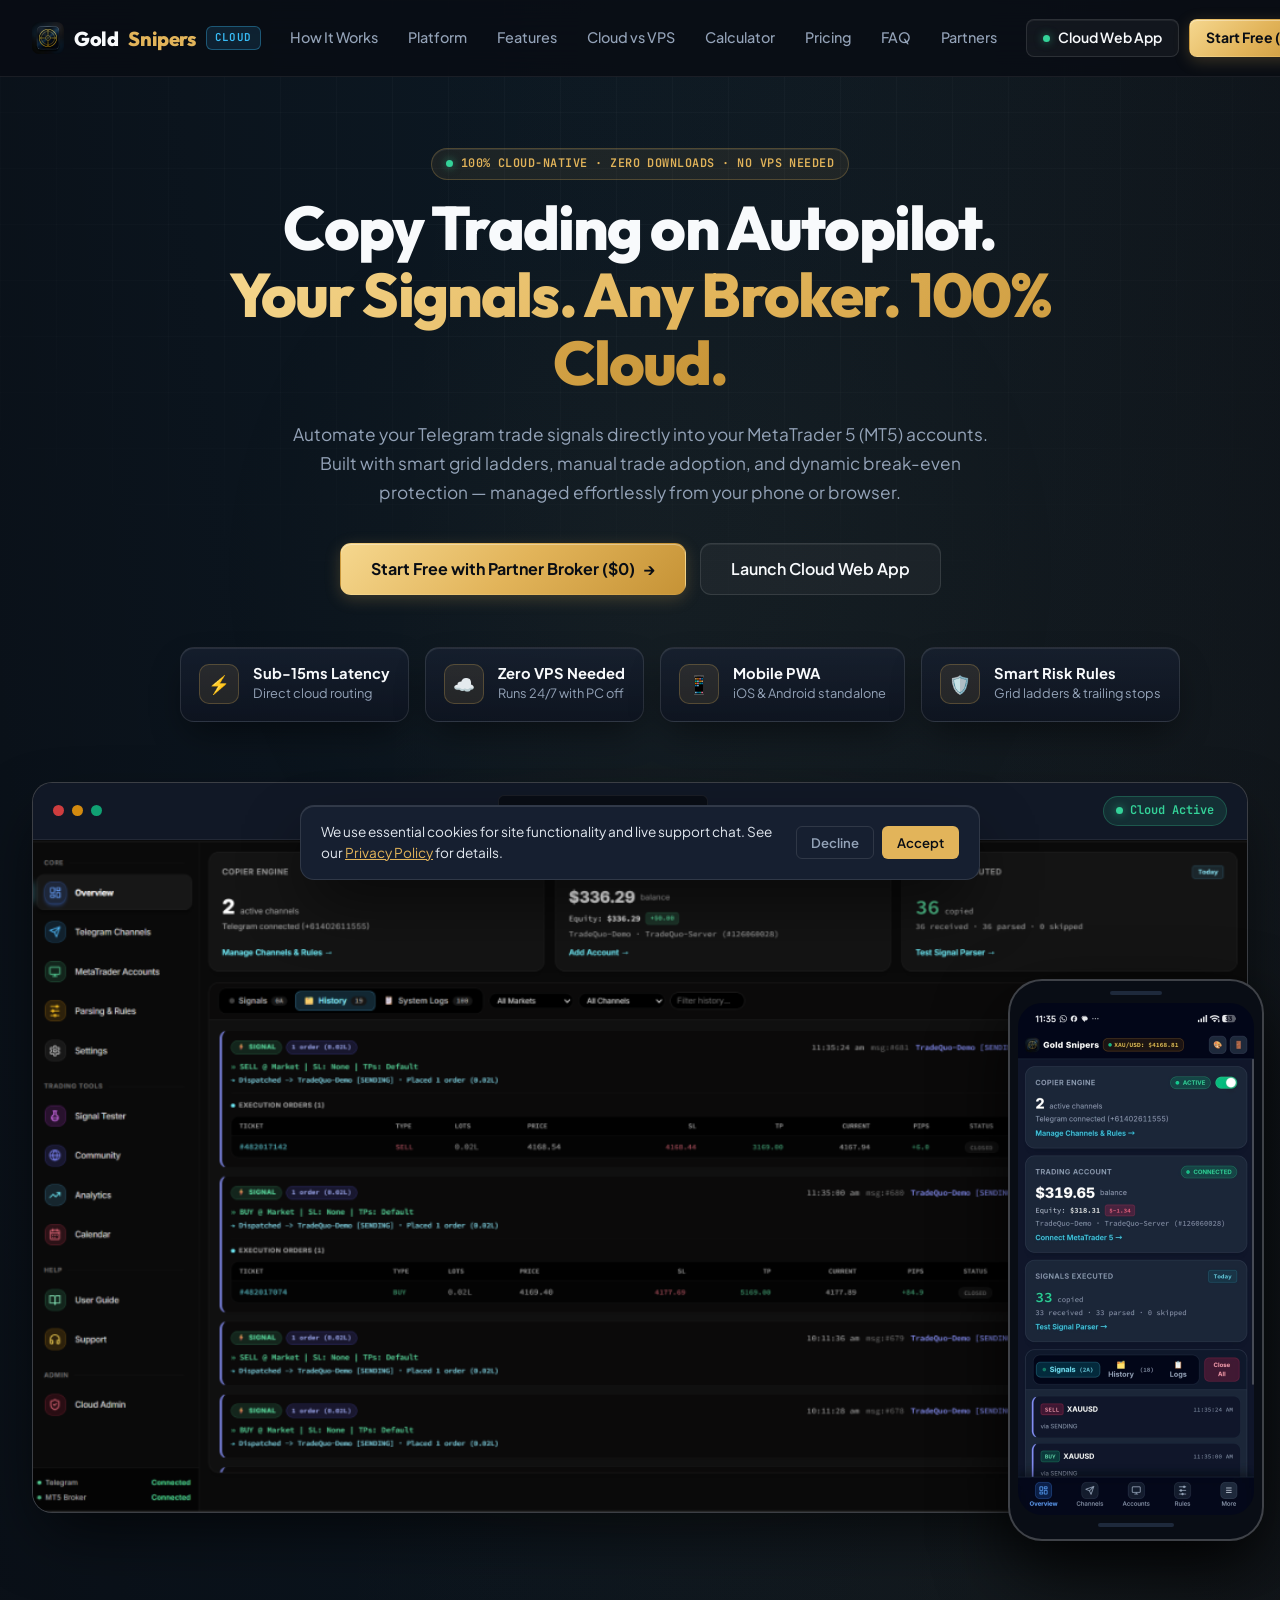
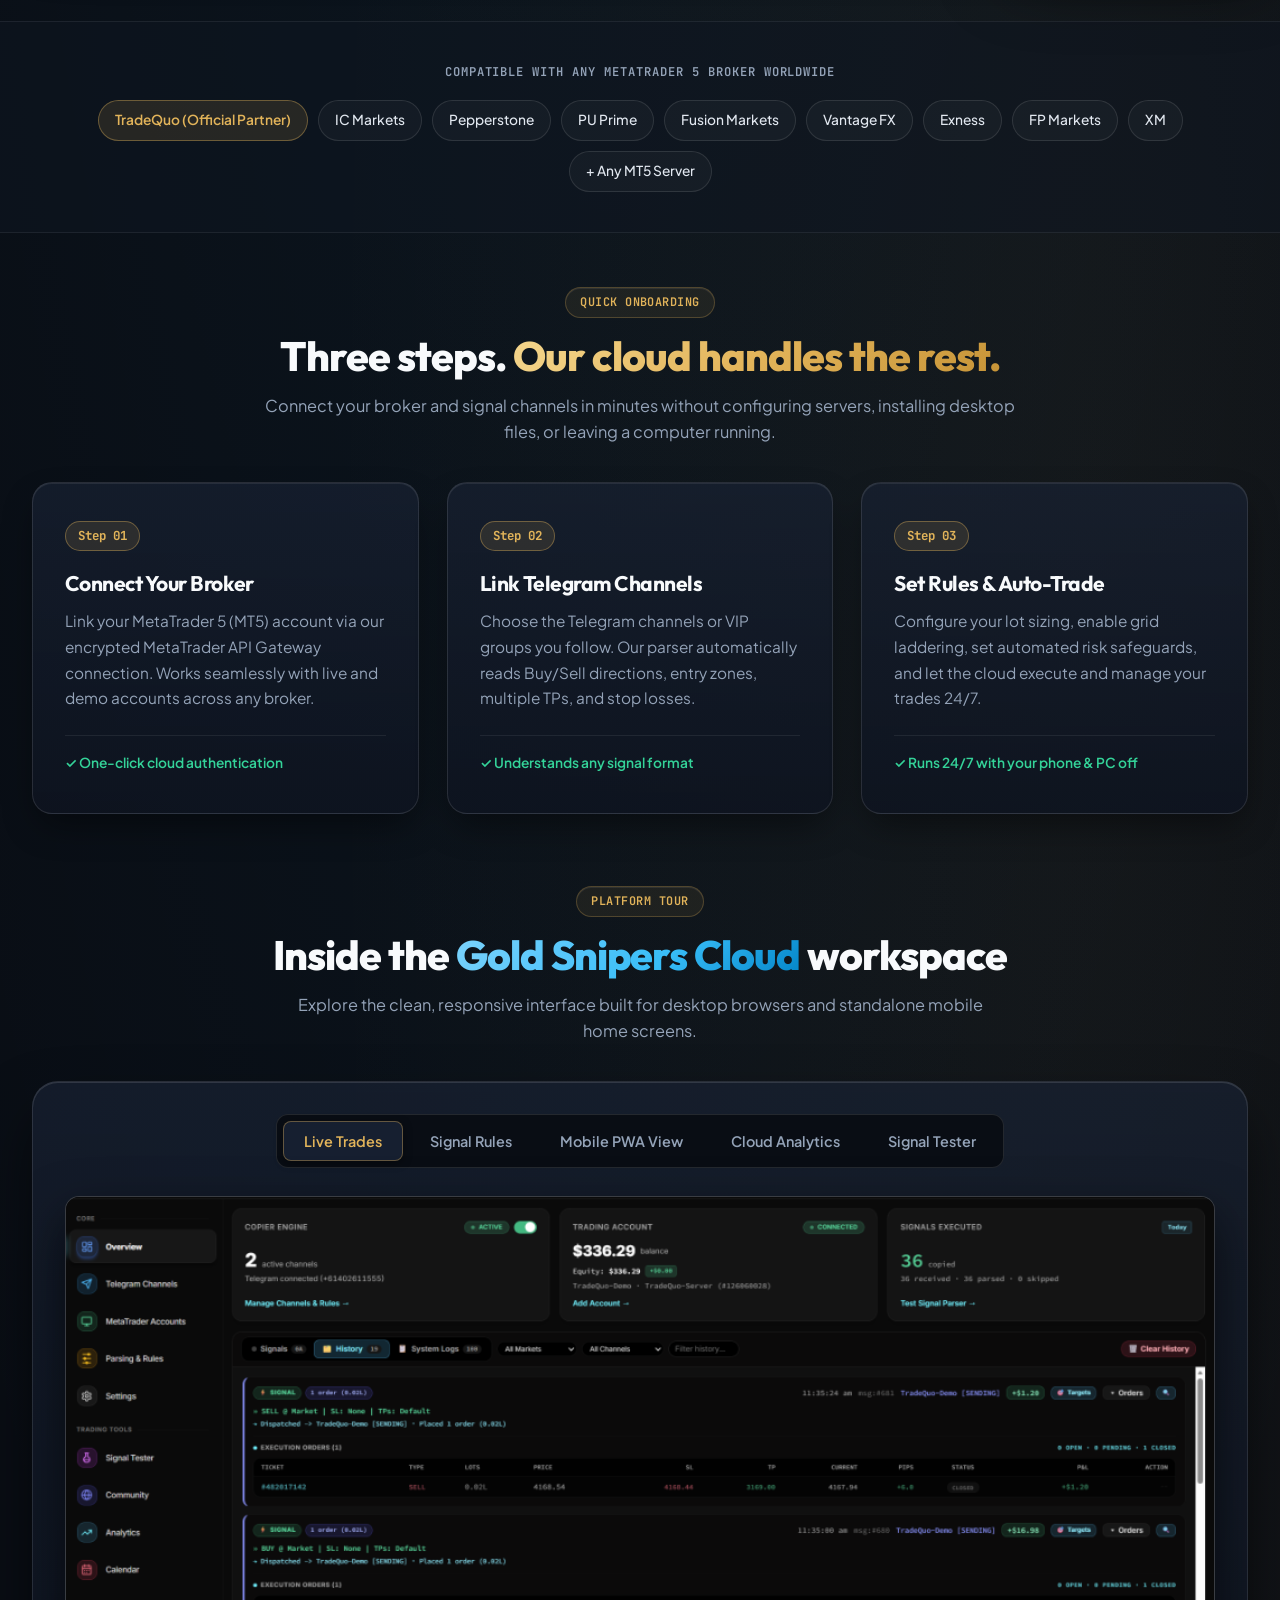
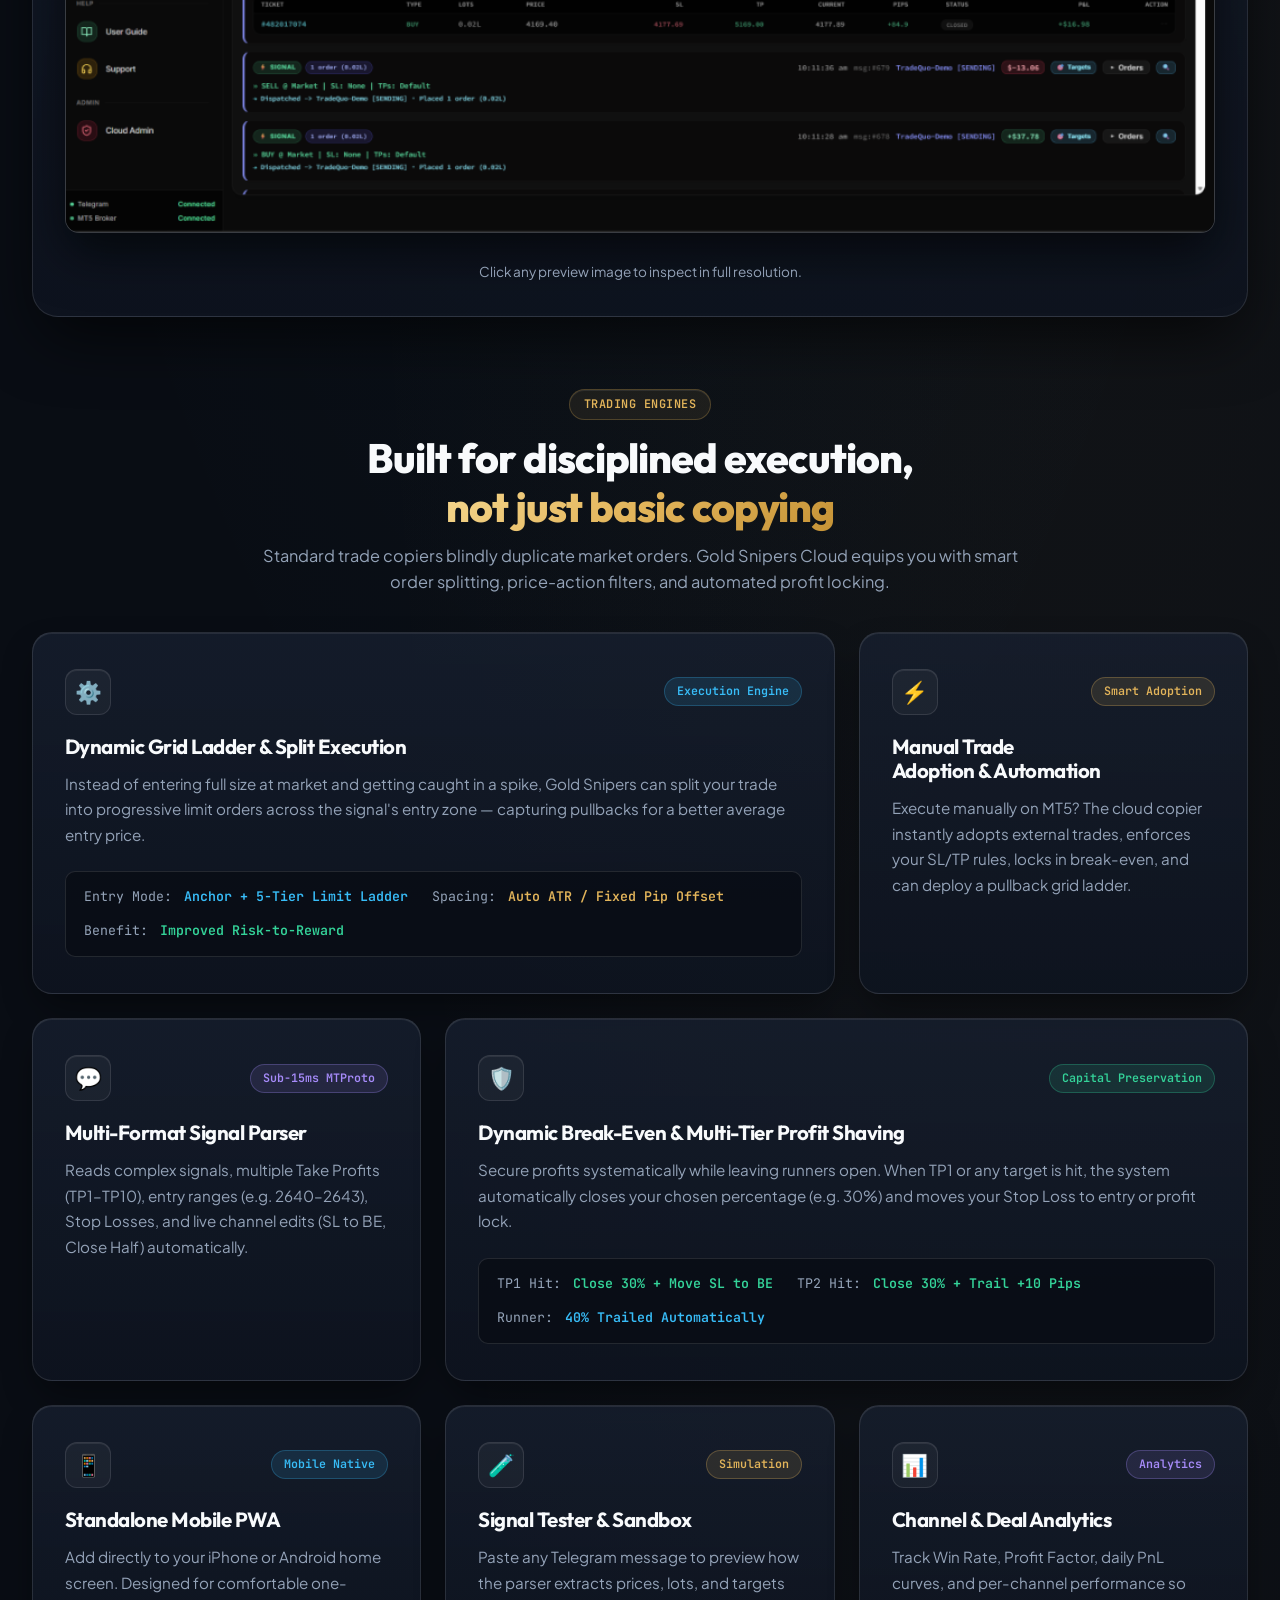
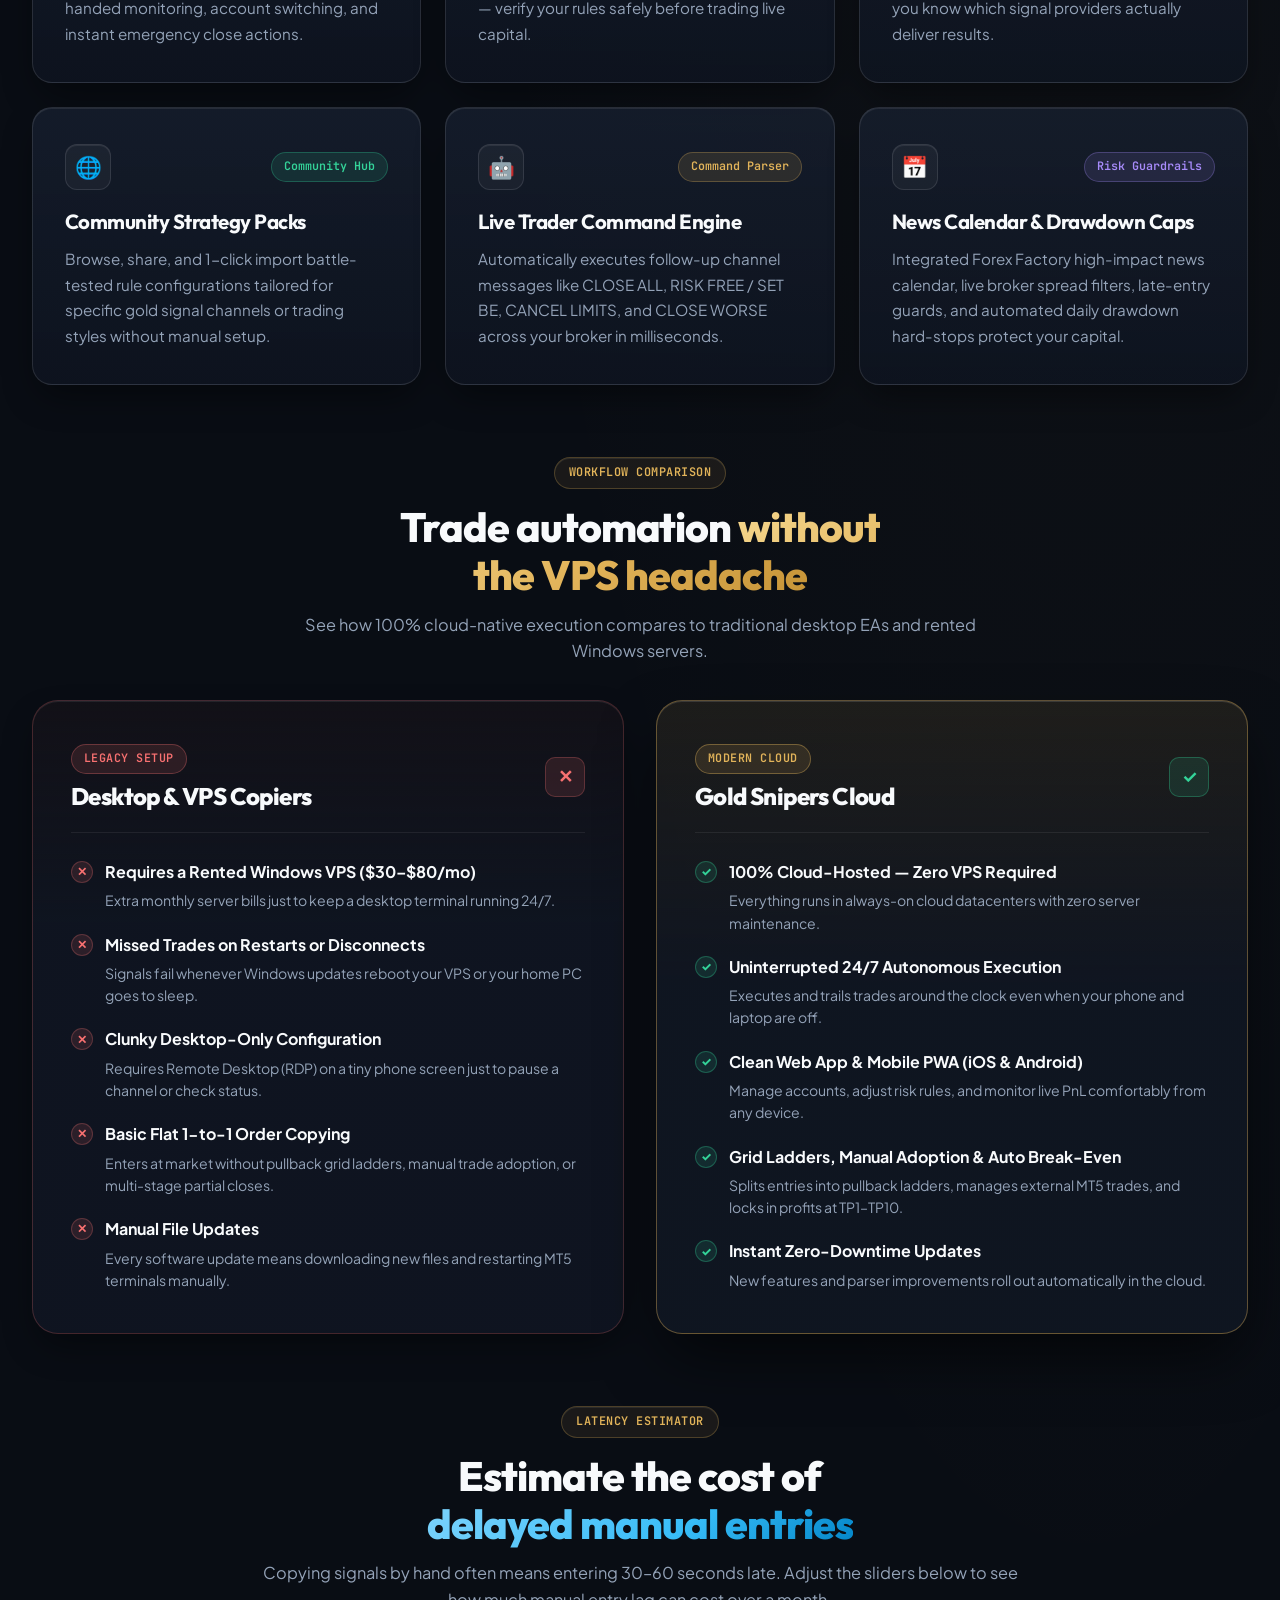
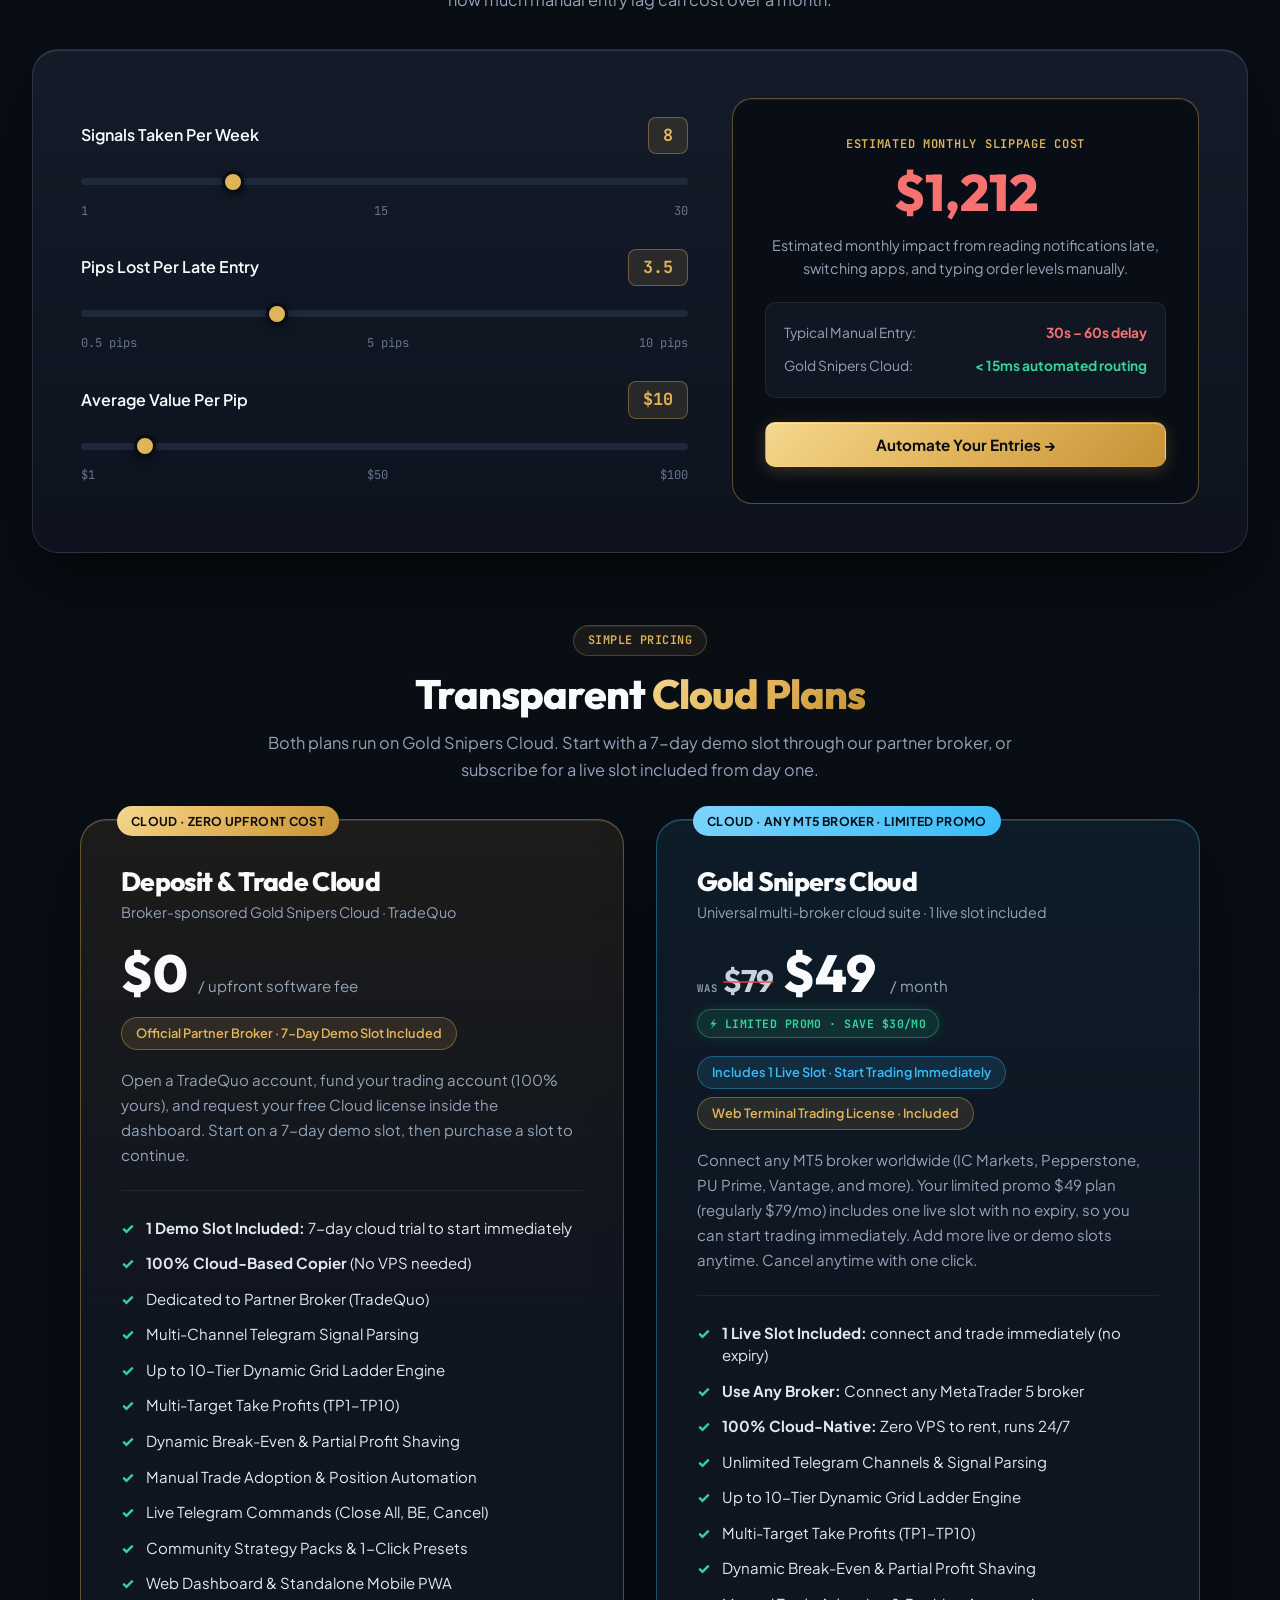
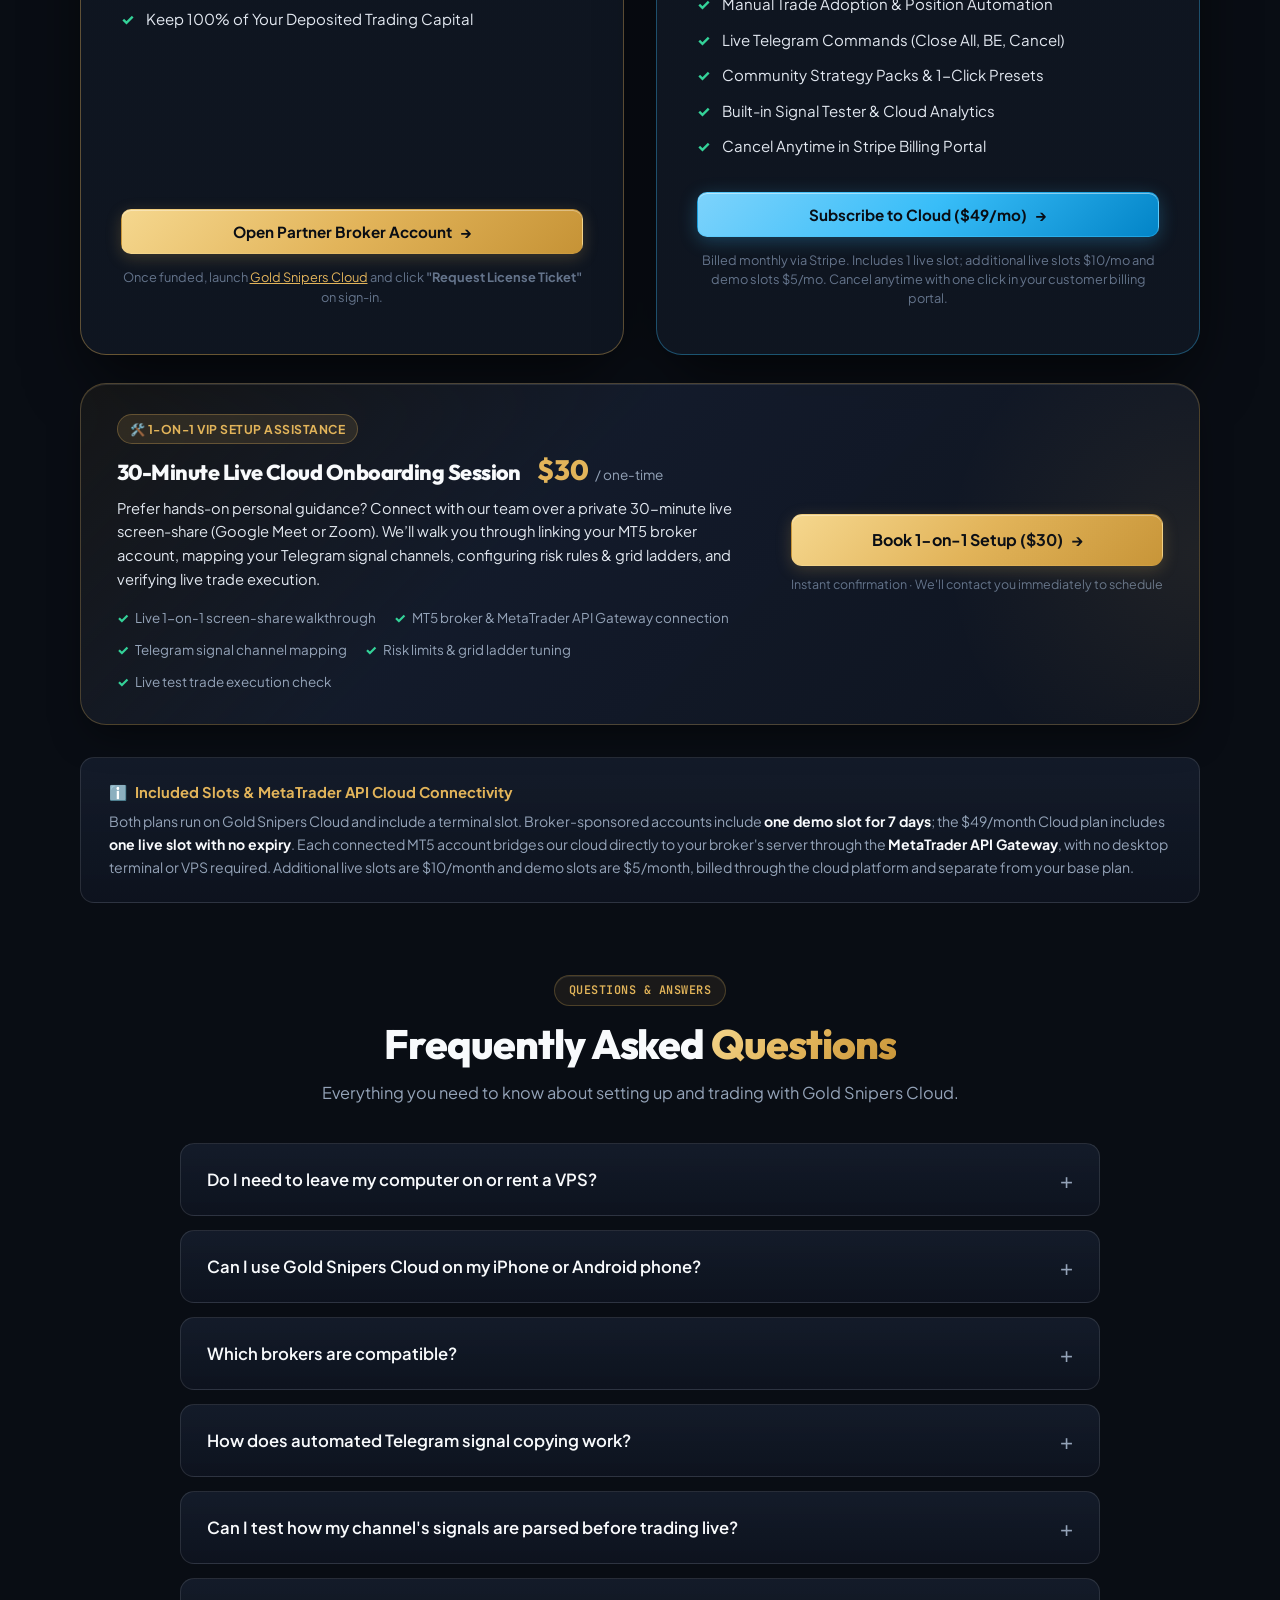
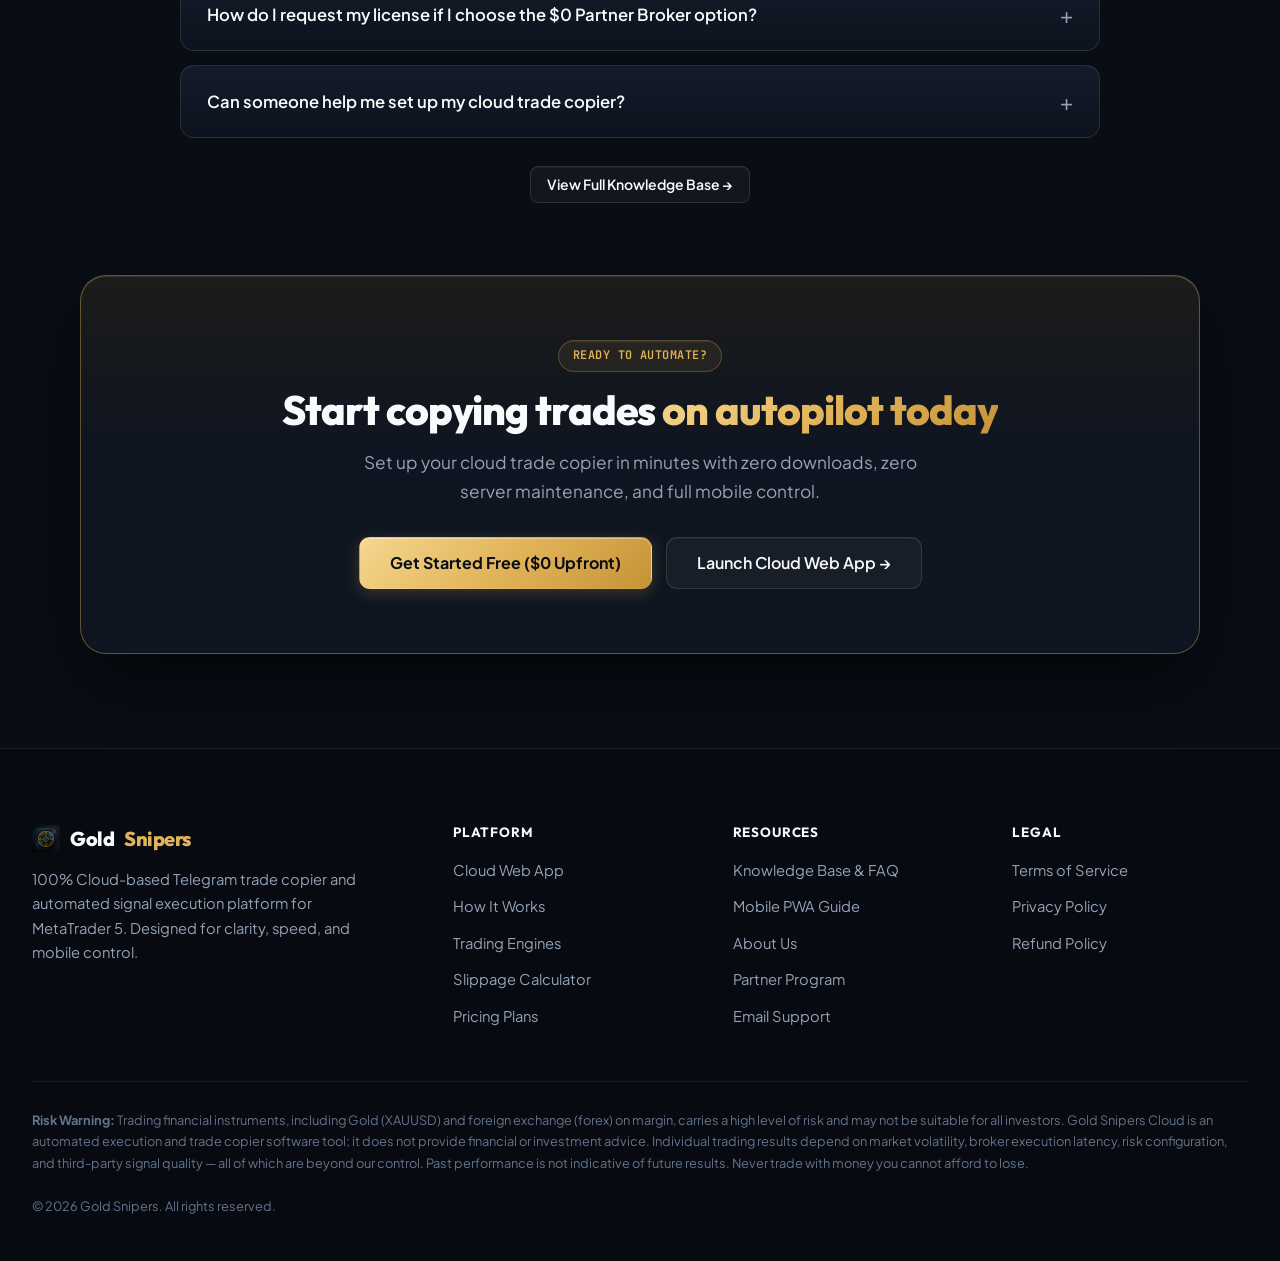
==== index.html @ 0ca2fa6d "style: make the crossed-out promo price legible with a was label" ====
<!DOCTYPE html>
<html lang="en">
<head>
    <meta charset="UTF-8">
    <meta name="viewport" content="width=device-width, initial-scale=1.0">
    <title>Gold Snipers Cloud | Cloud-Based Mobile Trade Copier &amp; Telegram Automation</title>
    <meta name="description" content="100% Cloud-based Telegram trade copier for MetaTrader 5 (MT5). Zero VPS to rent, zero software to install. Execute trades 24/7 on autopilot with institutional grid ladders, manual trade adoption, and mobile PWA control.">
    <link rel="canonical" href="https://goldsnipersbot.com/">
    <link rel="icon" href="favicon.ico" type="image/x-icon">
    <link rel="icon" type="image/png" sizes="192x192" href="icon-192x192.png">
    <link rel="icon" type="image/png" sizes="512x512" href="icon-512x512.png">
    <link rel="apple-touch-icon" sizes="180x180" href="apple-touch-icon.png">

    <!-- Open Graph -->
    <meta property="og:title" content="Gold Snipers Cloud | Cloud-Based Mobile Trade Copier Software">
    <meta property="og:description" content="Copy Telegram trading signals on autopilot into your MetaTrader 5 (MT5) broker accounts. 100% Cloud-based. Zero VPS, zero downloads, full mobile control.">
    <meta property="og:image" content="https://goldsnipersbot.com/dashboard.png">
    <meta property="og:url" content="https://goldsnipersbot.com/">
    <meta property="og:type" content="website">

    <!-- Twitter Card -->
    <meta name="twitter:card" content="summary_large_image">
    <meta name="twitter:title" content="Gold Snipers Cloud | Cloud-Based Mobile Trade Copier Software">
    <meta name="twitter:description" content="Copy Telegram trading signals on autopilot into your MetaTrader 5 (MT5) broker accounts. 100% Cloud-based. Zero VPS, zero downloads, full mobile control.">
    <meta name="twitter:image" content="https://goldsnipersbot.com/dashboard.png">

    <!-- Fonts -->
    <link rel="preconnect" href="https://fonts.googleapis.com">
    <link rel="preconnect" href="https://fonts.gstatic.com" crossorigin>
    <link href="https://fonts.googleapis.com/css2?family=Inter:wght@400;500;600;700&family=Outfit:wght@500;600;700;800&family=Plus+Jakarta+Sans:wght@400;500;600;700&family=JetBrains+Mono:wght@400;500;600&display=swap" rel="stylesheet">

    <link rel="stylesheet" href="style.css?v=401.0">

    <!-- Structured Data -->
    <script type="application/ld+json">
    {
        "@context": "https://schema.org",
        "@graph": [
            {
                "@type": "WebSite",
                "name": "Gold Snipers Cloud",
                "url": "https://goldsnipersbot.com/",
                "description": "Cloud-based Telegram-to-MT5 trade copier software with institutional grid ladders, manual trade adoption, and mobile PWA."
            },
            {
                "@type": "SoftwareApplication",
                "name": "Gold Snipers Cloud",
                "applicationCategory": "FinanceApplication",
                "operatingSystem": "Cloud, iOS, Android, macOS, Windows",
                "offers": [
                    {
                        "@type": "Offer",
                        "name": "Free with Partner Broker (TradeQuo)",
                        "price": "0",
                        "priceCurrency": "USD",
                        "priceValidUntil": "2027-12-31",
                        "availability": "https://schema.org/InStock",
                        "url": "https://goldsnipersbot.com/#pricing"
                    },
                    {
                        "@type": "Offer",
                        "name": "Gold Snipers Cloud (Monthly)",
                        "price": "49",
                        "priceCurrency": "USD",
                        "priceValidUntil": "2027-12-31",
                        "availability": "https://schema.org/InStock",
                        "url": "https://goldsnipersbot.com/#pricing"
                    }
                ]
            },
            {
                "@type": "FAQPage",
                "mainEntity": [
                    {
                        "@type": "Question",
                        "name": "Do I need a VPS or my computer running to copy trades?",
                        "acceptedAnswer": {
                            "@type": "Answer",
                            "text": "No. Gold Snipers Cloud is 100% cloud-hosted. Everything runs 24/7 on low-latency cloud infrastructure. You do not need to rent a VPS, keep your PC powered on, or download any software."
                        }
                    },
                    {
                        "@type": "Question",
                        "name": "Does Gold Snipers Cloud work on iPhone and Android?",
                        "acceptedAnswer": {
                            "@type": "Answer",
                            "text": "Yes! Gold Snipers Cloud includes an isolated, native-feeling Mobile PWA (Progressive Web App). You can install it straight to your iOS or Android home screen with one tap for instant touch-first trading controls, live trade monitoring, and real-time status toggles."
                        }
                    },
                    {
                        "@type": "Question",
                        "name": "Which brokers are supported?",
                        "acceptedAnswer": {
                            "@type": "Answer",
                            "text": "Gold Snipers Cloud supports any MetaTrader 5 (MT5) broker worldwide (including IC Markets, Pepperstone, TradeQuo, PU Prime, Fusion Markets, Vantage, Exness, FP Markets, XM, and more) via direct MetaTrader API Gateway cloud connectivity."
                        }
                    },
                    {
                        "@type": "Question",
                        "name": "How does automated Telegram signal copying work?",
                        "acceptedAnswer": {
                            "@type": "Answer",
                            "text": "You simply link your Telegram channel or group. Our cloud parser automatically extracts buy/sell direction, entry prices or zones, multi-target take profits (TP1–TP10), and stop loss levels within milliseconds, then dispatches orders to your broker with custom risk rules."
                        }
                    },
                    {
                        "@type": "Question",
                        "name": "What is the MetaTrader API requirement?",
                        "acceptedAnswer": {
                            "@type": "Answer",
                            "text": "The $49/month Cloud plan includes one live MT5 slot with no expiry; broker-sponsored accounts include one demo slot for 7 days. Each connected MT5 account uses an active MetaTrader API connection token to bridge our cloud directly to your broker's server without a desktop terminal or VPS. Additional live slots are $10/month and demo slots $5/month, billed through the cloud platform and separate from your base plan."
                        }
                    }
                ]
            }
        ]
    }
    </script>
</head>
<body>
    <!-- Subtle Ambient Lighting -->
    <div class="bg-glow"></div>
    <div class="bg-glow-gold"></div>

    <!-- Header / Navigation -->
    <header>
        <div class="container">
            <nav>
                <a href="index.html" class="logo">
                    <img src="logo-header.png" alt="Gold Snipers Logo" width="30" height="30">
                    Gold<span>Snipers</span> <span class="logo-sub-tag">Cloud</span>
                </a>
                <ul class="nav-links">
                    <li><a href="#how-it-works">How It Works</a></li>
                    <li><a href="#showcase">Platform</a></li>
                    <li><a href="#features">Features</a></li>
                    <li><a href="#comparison">Cloud vs VPS</a></li>
                    <li><a href="#calculator">Calculator</a></li>
                    <li><a href="#pricing">Pricing</a></li>
                    <li><a href="faq.html">FAQ</a></li>
                    <li><a href="partners.html">Partners</a></li>
                </ul>
                <div class="nav-actions">
                    <a href="https://cloud.goldsnipersbot.com" class="btn btn-secondary btn-sm" target="_blank" rel="noopener noreferrer">
                        <span class="status-dot"></span>
                        <span>Cloud Web App</span>
                    </a>
                    <a href="#pricing" class="btn btn-primary btn-sm">Start Free ($0)</a>
                </div>
                <button class="menu-toggle" type="button" aria-label="Toggle navigation">
                    <span></span>
                    <span></span>
                    <span></span>
                </button>
            </nav>
        </div>
    </header>

    <main>
        <!-- Hero Section -->
        <section class="hero">
            <div class="container">
                <div class="hero-text-center">
                    <div class="section-eyebrow">
                        <span class="status-dot"></span>
                        <span>100% Cloud-Native · Zero Downloads · No VPS Needed</span>
                    </div>

                    <h1 class="hero-title">
                        Copy Trading on Autopilot.<br>
                        <span class="gold-text">Your Signals. Any Broker. 100% Cloud.</span>
                    </h1>

                    <p class="hero-description">
                        Automate your Telegram trade signals directly into your MetaTrader 5 (MT5) accounts. Built with smart grid ladders, manual trade adoption, and dynamic break-even protection — managed effortlessly from your phone or browser.
                    </p>

                    <div class="hero-actions">
                        <a href="#pricing" class="btn btn-primary btn-lg">
                            <span>Start Free with Partner Broker ($0)</span>
                            <span class="btn-arrow">&rarr;</span>
                        </a>
                        <a href="https://cloud.goldsnipersbot.com" class="btn btn-secondary btn-lg" target="_blank" rel="noopener noreferrer">
                            <span>Launch Cloud Web App</span>
                        </a>
                    </div>

                    <!-- Calm Value Pillars -->
                    <div class="hero-stats-row">
                        <div class="hero-stat-pill">
                            <div class="stat-icon">⚡</div>
                            <div class="stat-content">
                                <strong>Sub-15ms Latency</strong>
                                <span>Direct cloud routing</span>
                            </div>
                        </div>
                        <div class="hero-stat-pill">
                            <div class="stat-icon">☁️</div>
                            <div class="stat-content">
                                <strong>Zero VPS Needed</strong>
                                <span>Runs 24/7 with PC off</span>
                            </div>
                        </div>
                        <div class="hero-stat-pill">
                            <div class="stat-icon">📱</div>
                            <div class="stat-content">
                                <strong>Mobile PWA</strong>
                                <span>iOS &amp; Android standalone</span>
                            </div>
                        </div>
                        <div class="hero-stat-pill">
                            <div class="stat-icon">🛡️</div>
                            <div class="stat-content">
                                <strong>Smart Risk Rules</strong>
                                <span>Grid ladders &amp; trailing stops</span>
                            </div>
                        </div>
                    </div>
                </div>

                <!-- Hero Dual Device Mockup -->
                <div class="hero-mockup-wrapper">
                    <div class="hero-device-stage">
                        <div class="desktop-mockup-frame">
                            <div class="mockup-header-bar">
                                <div class="window-dots">
                                    <span></span><span></span><span></span>
                                </div>
                                <div class="window-url-bar">
                                    cloud.goldsnipersbot.com
                                </div>
                                <div class="window-status-pill">
                                    <span class="status-dot"></span>
                                    <span>Cloud Active</span>
                                </div>
                            </div>
                            <div class="mockup-image-body">
                                <img src="dashboard.png?v=383.30" alt="Gold Snipers Cloud Trading Dashboard" class="main-desktop-img" loading="eager" width="1200" height="720">
                            </div>
                        </div>

                        <div class="mobile-mockup-frame">
                            <div class="mobile-phone-speaker"></div>
                            <div class="mobile-image-body">
                                <img src="mobile_view.png?v=383.20" alt="Gold Snipers Mobile PWA View" class="main-mobile-img" loading="eager" width="472" height="1024">
                            </div>
                            <div class="mobile-phone-bar"></div>
                        </div>
                    </div>
                </div>
            </div>
        </section>

        <!-- Broker Compatibility Strip -->
        <section class="broker-strip-section">
            <div class="container text-center">
                <p class="broker-strip-title">Compatible with any MetaTrader 5 broker worldwide</p>
                <div class="broker-badges-cloud">
                    <span class="broker-pill partner-highlight">TradeQuo (Official Partner)</span>
                    <span class="broker-pill">IC Markets</span>
                    <span class="broker-pill">Pepperstone</span>
                    <span class="broker-pill">PU Prime</span>
                    <span class="broker-pill">Fusion Markets</span>
                    <span class="broker-pill">Vantage FX</span>
                    <span class="broker-pill">Exness</span>
                    <span class="broker-pill">FP Markets</span>
                    <span class="broker-pill">XM</span>
                    <span class="broker-pill">+ Any MT5 Server</span>
                </div>
            </div>
        </section>

        <!-- How It Works Section: 3 Simple Steps -->
        <section id="how-it-works" class="section-padding">
            <div class="container">
                <div class="section-header text-center">
                    <div class="section-eyebrow">Quick Onboarding</div>
                    <h2>Three steps. <span class="gold-text">Our cloud handles the rest.</span></h2>
                    <p>Connect your broker and signal channels in minutes without configuring servers, installing desktop files, or leaving a computer running.</p>
                </div>

                <div class="how-grid-modern">
                    <div class="how-card-modern">
                        <div class="how-step-num">Step 01</div>
                        <h3>Connect Your Broker</h3>
                        <p>Link your MetaTrader 5 (MT5) account via our encrypted MetaTrader API Gateway connection. Works seamlessly with live and demo accounts across any broker.</p>
                        <div class="how-feature-bullet">✓ One-click cloud authentication</div>
                    </div>

                    <div class="how-card-modern">
                        <div class="how-step-num">Step 02</div>
                        <h3>Link Telegram Channels</h3>
                        <p>Choose the Telegram channels or VIP groups you follow. Our parser automatically reads Buy/Sell directions, entry zones, multiple TPs, and stop losses.</p>
                        <div class="how-feature-bullet">✓ Understands any signal format</div>
                    </div>

                    <div class="how-card-modern">
                        <div class="how-step-num">Step 03</div>
                        <h3>Set Rules &amp; Auto-Trade</h3>
                        <p>Configure your lot sizing, enable grid laddering, set automated risk safeguards, and let the cloud execute and manage your trades 24/7.</p>
                        <div class="how-feature-bullet">✓ Runs 24/7 with your phone &amp; PC off</div>
                    </div>
                </div>
            </div>
        </section>

        <!-- Cloud App Showcase Interactive Tabs -->
        <section id="showcase" class="section-padding">
            <div class="container">
                <div class="section-header text-center">
                    <div class="section-eyebrow">Platform Tour</div>
                    <h2>Inside the <span class="cyan-text">Gold Snipers Cloud</span> workspace</h2>
                    <p>Explore the clean, responsive interface built for desktop browsers and standalone mobile home screens.</p>
                </div>

                <div class="showcase-container">
                    <div class="showcase-tabs" role="tablist" aria-label="Cloud screenshots">
                        <button class="showcase-tab active" role="tab" aria-selected="true" data-target="trades-img">Live Trades</button>
                        <button class="showcase-tab" role="tab" aria-selected="false" data-target="rules-img">Signal Rules</button>
                        <button class="showcase-tab" role="tab" aria-selected="false" data-target="mobile-tab-img">Mobile PWA View</button>
                        <button class="showcase-tab" role="tab" aria-selected="false" data-target="analytics-tab-img">Cloud Analytics</button>
                        <button class="showcase-tab" role="tab" aria-selected="false" data-target="tester-tab-img">Signal Tester</button>
                    </div>
                    <div class="showcase-viewer" id="showcase-panel">
                        <img id="showcase-display" src="guide-step4-live-trades.png?v=383.30" alt="Gold Snipers Cloud Live Trades Dashboard" class="showcase-image" loading="lazy">
                    </div>
                    <p class="showcase-caption">Click any preview image to inspect in full resolution.</p>
                </div>
            </div>
        </section>

        <!-- Proprietary Features Bento-Grid Section -->
        <section id="features" class="section-padding">
            <div class="container">
                <div class="section-header text-center">
                    <div class="section-eyebrow">Trading Engines</div>
                    <h2>Built for disciplined execution, <span class="gold-text">not just basic copying</span></h2>
                    <p>Standard trade copiers blindly duplicate market orders. Gold Snipers Cloud equips you with smart order splitting, price-action filters, and automated profit locking.</p>
                </div>

                <div class="bento-grid-modern">
                    <!-- Bento 1: Grid Ladder Engine (Span 2) -->
                    <div class="bento-card-v2 bento-span-2">
                        <div>
                            <div class="bento-top-row">
                                <div class="bento-icon-glow">⚙️</div>
                                <span class="bento-badge-pill">Execution Engine</span>
                            </div>
                            <h3>Dynamic Grid Ladder &amp; Split Execution</h3>
                            <p>Instead of entering full size at market and getting caught in a spike, Gold Snipers can split your trade into progressive limit orders across the signal's entry zone — capturing pullbacks for a better average entry price.</p>
                        </div>
                        <div class="bento-hud-preview">
                            <div class="hud-item"><span class="hud-label">Entry Mode:</span> <span class="hud-val-cyan">Anchor + 5-Tier Limit Ladder</span></div>
                            <div class="hud-item"><span class="hud-label">Spacing:</span> <span class="hud-val-gold">Auto ATR / Fixed Pip Offset</span></div>
                            <div class="hud-item"><span class="hud-label">Benefit:</span> <span class="hud-val-green">Improved Risk-to-Reward</span></div>
                        </div>
                    </div>

                    <!-- Bento 2: Manual Trade Adoption -->
                    <div class="bento-card-v2">
                        <div>
                            <div class="bento-top-row">
                                <div class="bento-icon-glow">⚡</div>
                                <span class="bento-badge-pill gold">Smart Adoption</span>
                            </div>
                            <h3>Manual Trade Adoption &amp; Automation</h3>
                            <p>Execute manually on MT5? The cloud copier instantly adopts external trades, enforces your SL/TP rules, locks in break-even, and can deploy a pullback grid ladder.</p>
                        </div>
                    </div>

                    <!-- Bento 3: Telegram Signal Parser -->
                    <div class="bento-card-v2">
                        <div>
                            <div class="bento-top-row">
                                <div class="bento-icon-glow">💬</div>
                                <span class="bento-badge-pill purple">Sub-15ms MTProto</span>
                            </div>
                            <h3>Multi-Format Signal Parser</h3>
                            <p>Reads complex signals, multiple Take Profits (TP1–TP10), entry ranges (e.g. 2640–2643), Stop Losses, and live channel edits (SL to BE, Close Half) automatically.</p>
                        </div>
                    </div>

                    <!-- Bento 4: Dynamic Break-Even & TP Shaving (Span 2) -->
                    <div class="bento-card-v2 bento-span-2">
                        <div>
                            <div class="bento-top-row">
                                <div class="bento-icon-glow">🛡️</div>
                                <span class="bento-badge-pill green">Capital Preservation</span>
                            </div>
                            <h3>Dynamic Break-Even &amp; Multi-Tier Profit Shaving</h3>
                            <p>Secure profits systematically while leaving runners open. When TP1 or any target is hit, the system automatically closes your chosen percentage (e.g. 30%) and moves your Stop Loss to entry or profit lock.</p>
                        </div>
                        <div class="bento-hud-preview">
                            <div class="hud-item"><span class="hud-label">TP1 Hit:</span> <span class="hud-val-green">Close 30% + Move SL to BE</span></div>
                            <div class="hud-item"><span class="hud-label">TP2 Hit:</span> <span class="hud-val-green">Close 30% + Trail +10 Pips</span></div>
                            <div class="hud-item"><span class="hud-label">Runner:</span> <span class="hud-val-cyan">40% Trailed Automatically</span></div>
                        </div>
                    </div>

                    <!-- Bento 5: Isolated Mobile View PWA -->
                    <div class="bento-card-v2">
                        <div>
                            <div class="bento-top-row">
                                <div class="bento-icon-glow">📱</div>
                                <span class="bento-badge-pill">Mobile Native</span>
                            </div>
                            <h3>Standalone Mobile PWA</h3>
                            <p>Add directly to your iPhone or Android home screen. Designed for comfortable one-handed monitoring, account switching, and instant emergency close actions.</p>
                        </div>
                    </div>

                    <!-- Bento 6: Interactive Signal Tester -->
                    <div class="bento-card-v2">
                        <div>
                            <div class="bento-top-row">
                                <div class="bento-icon-glow">🧪</div>
                                <span class="bento-badge-pill gold">Simulation</span>
                            </div>
                            <h3>Signal Tester &amp; Sandbox</h3>
                            <p>Paste any Telegram message to preview how the parser extracts prices, lots, and targets — verify your rules safely before trading live capital.</p>
                        </div>
                    </div>

                    <!-- Bento 7: Cloud Analytics -->
                    <div class="bento-card-v2">
                        <div>
                            <div class="bento-top-row">
                                <div class="bento-icon-glow">📊</div>
                                <span class="bento-badge-pill purple">Analytics</span>
                            </div>
                            <h3>Channel &amp; Deal Analytics</h3>
                            <p>Track Win Rate, Profit Factor, daily PnL curves, and per-channel performance so you know which signal providers actually deliver results.</p>
                        </div>
                    </div>

                    <!-- Bento 8: Community Strategy Packs -->
                    <div class="bento-card-v2">
                        <div>
                            <div class="bento-top-row">
                                <div class="bento-icon-glow">🌐</div>
                                <span class="bento-badge-pill green">Community Hub</span>
                            </div>
                            <h3>Community Strategy Packs</h3>
                            <p>Browse, share, and 1-click import battle-tested rule configurations tailored for specific gold signal channels or trading styles without manual setup.</p>
                        </div>
                    </div>

                    <!-- Bento 9: Live Telegram Command Engine -->
                    <div class="bento-card-v2">
                        <div>
                            <div class="bento-top-row">
                                <div class="bento-icon-glow">🤖</div>
                                <span class="bento-badge-pill gold">Command Parser</span>
                            </div>
                            <h3>Live Trader Command Engine</h3>
                            <p>Automatically executes follow-up channel messages like CLOSE ALL, RISK FREE / SET BE, CANCEL LIMITS, and CLOSE WORSE across your broker in milliseconds.</p>
                        </div>
                    </div>

                    <!-- Bento 10: News Calendar & Safeguards -->
                    <div class="bento-card-v2">
                        <div>
                            <div class="bento-top-row">
                                <div class="bento-icon-glow">📅</div>
                                <span class="bento-badge-pill purple">Risk Guardrails</span>
                            </div>
                            <h3>News Calendar &amp; Drawdown Caps</h3>
                            <p>Integrated Forex Factory high-impact news calendar, live broker spread filters, late-entry guards, and automated daily drawdown hard-stops protect your capital.</p>
                        </div>
                    </div>
                </div>
            </div>
        </section>

        <!-- Comparison Section: Modern Cloud Automation vs The Old Workflow -->
        <section id="comparison" class="section-padding">
            <div class="container">
                <div class="section-header text-center">
                    <div class="section-eyebrow">Workflow Comparison</div>
                    <h2>Trade automation <span class="gold-text">without the VPS headache</span></h2>
                    <p>See how 100% cloud-native execution compares to traditional desktop EAs and rented Windows servers.</p>
                </div>

                <div class="comparison-grid-modern">
                    <!-- Card 1: Traditional Desktop/VPS Copiers -->
                    <div class="comp-col comp-traditional">
                        <div class="comp-col-header">
                            <div>
                                <span class="comp-badge comp-badge-old">Legacy Setup</span>
                                <h3>Desktop &amp; VPS Copiers</h3>
                            </div>
                            <span class="comp-icon-indicator" aria-hidden="true">✕</span>
                        </div>
                        <ul class="comp-list">
                            <li>
                                <div class="comp-point-title">Requires a Rented Windows VPS ($30–$80/mo)</div>
                                <div class="comp-point-sub">Extra monthly server bills just to keep a desktop terminal running 24/7.</div>
                            </li>
                            <li>
                                <div class="comp-point-title">Missed Trades on Restarts or Disconnects</div>
                                <div class="comp-point-sub">Signals fail whenever Windows updates reboot your VPS or your home PC goes to sleep.</div>
                            </li>
                            <li>
                                <div class="comp-point-title">Clunky Desktop-Only Configuration</div>
                                <div class="comp-point-sub">Requires Remote Desktop (RDP) on a tiny phone screen just to pause a channel or check status.</div>
                            </li>
                            <li>
                                <div class="comp-point-title">Basic Flat 1-to-1 Order Copying</div>
                                <div class="comp-point-sub">Enters at market without pullback grid ladders, manual trade adoption, or multi-stage partial closes.</div>
                            </li>
                            <li>
                                <div class="comp-point-title">Manual File Updates</div>
                                <div class="comp-point-sub">Every software update means downloading new files and restarting MT5 terminals manually.</div>
                            </li>
                        </ul>
                    </div>

                    <!-- Card 2: Gold Snipers Cloud -->
                    <div class="comp-col featured-comp">
                        <div class="comp-col-header">
                            <div>
                                <span class="comp-badge comp-badge-cloud">Modern Cloud</span>
                                <h3>Gold Snipers Cloud</h3>
                            </div>
                            <span class="comp-icon-indicator" aria-hidden="true">✓</span>
                        </div>
                        <ul class="comp-list">
                            <li>
                                <div class="comp-point-title">100% Cloud-Hosted — Zero VPS Required</div>
                                <div class="comp-point-sub">Everything runs in always-on cloud datacenters with zero server maintenance.</div>
                            </li>
                            <li>
                                <div class="comp-point-title">Uninterrupted 24/7 Autonomous Execution</div>
                                <div class="comp-point-sub">Executes and trails trades around the clock even when your phone and laptop are off.</div>
                            </li>
                            <li>
                                <div class="comp-point-title">Clean Web App &amp; Mobile PWA (iOS &amp; Android)</div>
                                <div class="comp-point-sub">Manage accounts, adjust risk rules, and monitor live PnL comfortably from any device.</div>
                            </li>
                            <li>
                                <div class="comp-point-title">Grid Ladders, Manual Adoption &amp; Auto Break-Even</div>
                                <div class="comp-point-sub">Splits entries into pullback ladders, manages external MT5 trades, and locks in profits at TP1–TP10.</div>
                            </li>
                            <li>
                                <div class="comp-point-title">Instant Zero-Downtime Updates</div>
                                <div class="comp-point-sub">New features and parser improvements roll out automatically in the cloud.</div>
                            </li>
                        </ul>
                    </div>
                </div>
            </div>
        </section>

        <!-- Slippage Calculator Section -->
        <section id="calculator" class="section-padding">
            <div class="container">
                <div class="section-header text-center">
                    <div class="section-eyebrow">Latency Estimator</div>
                    <h2>Estimate the cost of <span class="cyan-text">delayed manual entries</span></h2>
                    <p>Copying signals by hand often means entering 30–60 seconds late. Adjust the sliders below to see how much manual entry lag can cost over a month.</p>
                </div>

                <div class="calculator-container">
                    <div class="calc-inputs-col">
                        <div class="calc-group">
                            <div class="calc-header-row">
                                <label for="calc-signals">Signals Taken Per Week</label>
                                <span id="calc-signals-val" class="calc-badge-val">8</span>
                            </div>
                            <input type="range" id="calc-signals" min="1" max="30" value="8" step="1" class="calc-slider">
                            <div class="slider-marks">
                                <span>1</span>
                                <span>15</span>
                                <span>30</span>
                            </div>
                        </div>

                        <div class="calc-group">
                            <div class="calc-header-row">
                                <label for="calc-pips">Pips Lost Per Late Entry</label>
                                <span id="calc-pips-val" class="calc-badge-val">3.5</span>
                            </div>
                            <input type="range" id="calc-pips" min="0.5" max="10" value="3.5" step="0.5" class="calc-slider">
                            <div class="slider-marks">
                                <span>0.5 pips</span>
                                <span>5 pips</span>
                                <span>10 pips</span>
                            </div>
                        </div>

                        <div class="calc-group">
                            <div class="calc-header-row">
                                <label for="calc-pipval">Average Value Per Pip</label>
                                <span id="calc-pipval-val" class="calc-badge-val">$10</span>
                            </div>
                            <input type="range" id="calc-pipval" min="1" max="100" value="10" step="1" class="calc-slider">
                            <div class="slider-marks">
                                <span>$1</span>
                                <span>$50</span>
                                <span>$100</span>
                            </div>
                        </div>
                    </div>

                    <div class="calc-result-col">
                        <div class="calc-result-box">
                            <span class="calc-result-label">ESTIMATED MONTHLY SLIPPAGE COST</span>
                            <div id="calc-result-cost" class="calc-result-amount">$1,212</div>
                            <p class="calc-result-note">
                                Estimated monthly impact from reading notifications late, switching apps, and typing order levels manually.
                            </p>
                            <div class="calc-comparison-snippet">
                                <div class="snippet-row">
                                    <span>Typical Manual Entry:</span>
                                    <strong style="color: var(--accent-red);">30s – 60s delay</strong>
                                </div>
                                <div class="snippet-row">
                                    <span>Gold Snipers Cloud:</span>
                                    <strong style="color: var(--accent-green);">&lt; 15ms automated routing</strong>
                                </div>
                            </div>
                            <a href="#pricing" class="btn btn-primary btn-block">Automate Your Entries &rarr;</a>
                        </div>
                    </div>
                </div>
            </div>
        </section>

        <!-- Pricing Section -->
        <section id="pricing" class="section-padding">
            <div class="container">
                <div class="section-header text-center">
                    <div class="section-eyebrow">Simple Pricing</div>
                    <h2>Transparent <span class="gold-text">Cloud Plans</span></h2>
                    <p>Both plans run on Gold Snipers Cloud. Start with a 7-day demo slot through our partner broker, or subscribe for a live slot included from day one.</p>
                </div>

                <div class="pricing-grid-cloud">
                    <!-- Plan 1: Deposit & Trade (Partner Broker) -->
                    <div class="pricing-card-v2 featured-broker">
                        <div class="plan-badge-top">Cloud · Zero Upfront Cost</div>
                        <div class="plan-header">
                            <h3>Deposit &amp; Trade Cloud</h3>
                            <p class="plan-tagline">Broker-sponsored Gold Snipers Cloud · TradeQuo</p>
                        </div>
                        <div class="price-container">
                            <span class="price-val">$0</span>
                            <span class="price-cycle">/ upfront software fee</span>
                        </div>
                        <div class="broker-freedom-pill broker-partner-pill">
                            <span>Official Partner Broker · 7-Day Demo Slot Included</span>
                        </div>
                        <p class="pricing-explainer">
                            Open a TradeQuo account, fund your trading account (100% yours), and request your free Cloud license inside the dashboard. Start on a 7-day demo slot, then purchase a slot to continue.
                        </p>

                        <ul class="pricing-feature-list">
                            <li><span class="check-mark">✓</span> <span><strong>1 Demo Slot Included:</strong> 7-day cloud trial to start immediately</span></li>
                            <li><span class="check-mark">✓</span> <span><strong>100% Cloud-Based Copier</strong> (No VPS needed)</span></li>
                            <li><span class="check-mark">✓</span> <span>Dedicated to Partner Broker (TradeQuo)</span></li>
                            <li><span class="check-mark">✓</span> <span>Multi-Channel Telegram Signal Parsing</span></li>
                            <li><span class="check-mark">✓</span> <span>Up to 10-Tier Dynamic Grid Ladder Engine</span></li>
                            <li><span class="check-mark">✓</span> <span>Multi-Target Take Profits (TP1–TP10)</span></li>
                            <li><span class="check-mark">✓</span> <span>Dynamic Break-Even &amp; Partial Profit Shaving</span></li>
                            <li><span class="check-mark">✓</span> <span>Manual Trade Adoption &amp; Position Automation</span></li>
                            <li><span class="check-mark">✓</span> <span>Live Telegram Commands (Close All, BE, Cancel)</span></li>
                            <li><span class="check-mark">✓</span> <span>Community Strategy Packs &amp; 1-Click Presets</span></li>
                            <li><span class="check-mark">✓</span> <span>Web Dashboard &amp; Standalone Mobile PWA</span></li>
                            <li><span class="check-mark">✓</span> <span>Keep 100% of Your Deposited Trading Capital</span></li>
                        </ul>

                        <div class="pricing-card-footer">
                            <a id="btn-ib" href="https://my.tradequo.com/register?referral=01a10b39-26e1-70a1-b888-33f48508b85b" class="btn btn-primary btn-block" target="_blank" rel="noopener noreferrer">
                                <span>Open Partner Broker Account</span>
                                <span class="btn-arrow">&rarr;</span>
                            </a>
                            <p class="plan-sub-note">Once funded, launch <a href="https://cloud.goldsnipersbot.com" target="_blank" rel="noopener noreferrer" style="color: var(--accent-gold); text-decoration: underline;">Gold Snipers Cloud</a> and click <strong>"Request License Ticket"</strong> on sign-in.</p>
                        </div>
                    </div>

                    <!-- Plan 2: Gold Snipers Cloud ($49/month) -->
                    <div class="pricing-card-v2 featured-cloud">
                        <div class="plan-badge-top cloud-highlight">Cloud · Any MT5 Broker · Limited Promo</div>
                        <div class="plan-header">
                            <h3>Gold Snipers Cloud</h3>
                            <p class="plan-tagline">Universal multi-broker cloud suite · 1 live slot included</p>
                        </div>
                        <div class="price-container price-discounted">
                            <div class="price-numbers-wrap">
                                <span class="price-was" aria-label="Original price $79"><span class="price-was-label">was</span> <s>$79</s></span>
                                <span class="price-val">$49</span>
                            </div>
                            <span class="price-cycle">/ month</span>
                            <span class="price-promo-badge">⚡ Limited Promo · Save $30/mo</span>
                        </div>
                        <div class="pricing-pill-row">
                            <div class="broker-freedom-pill">
                                <span>Includes 1 Live Slot · Start Trading Immediately</span>
                            </div>
                            <div class="broker-freedom-pill web-terminal-pill" title="Execute and manage trades from the browser with TP/SL, break-even, trailing and one-click options">
                                <span>Web Terminal Trading License · Included</span>
                            </div>
                        </div>
                        <p class="pricing-explainer">
                            Connect any MT5 broker worldwide (IC Markets, Pepperstone, PU Prime, Vantage, and more). Your limited promo $49 plan (regularly $79/mo) includes one live slot with no expiry, so you can start trading immediately. Add more live or demo slots anytime. Cancel anytime with one click.
                        </p>

                        <ul class="pricing-feature-list">
                            <li><span class="check-mark">✓</span> <span><strong>1 Live Slot Included:</strong> connect and trade immediately (no expiry)</span></li>
                            <li><span class="check-mark">✓</span> <span><strong>Use Any Broker:</strong> Connect any MetaTrader 5 broker</span></li>
                            <li><span class="check-mark">✓</span> <span><strong>100% Cloud-Native:</strong> Zero VPS to rent, runs 24/7</span></li>
                            <li><span class="check-mark">✓</span> <span>Unlimited Telegram Channels &amp; Signal Parsing</span></li>
                            <li><span class="check-mark">✓</span> <span>Up to 10-Tier Dynamic Grid Ladder Engine</span></li>
                            <li><span class="check-mark">✓</span> <span>Multi-Target Take Profits (TP1–TP10)</span></li>
                            <li><span class="check-mark">✓</span> <span>Dynamic Break-Even &amp; Partial Profit Shaving</span></li>
                            <li><span class="check-mark">✓</span> <span>Manual Trade Adoption &amp; Position Automation</span></li>
                            <li><span class="check-mark">✓</span> <span>Live Telegram Commands (Close All, BE, Cancel)</span></li>
                            <li><span class="check-mark">✓</span> <span>Community Strategy Packs &amp; 1-Click Presets</span></li>
                            <li><span class="check-mark">✓</span> <span>Built-in Signal Tester &amp; Cloud Analytics</span></li>
                            <li><span class="check-mark">✓</span> <span>Cancel Anytime in Stripe Billing Portal</span></li>
                        </ul>

                        <div class="pricing-card-footer">
                            <a id="btn-cloud" href="https://buy.stripe.com/bJe4gz32905i5zu9yZa3u0E" class="btn btn-blue btn-block" target="_blank" rel="noopener noreferrer">
                                <span>Subscribe to Cloud ($49/mo)</span>
                                <span class="btn-arrow">&rarr;</span>
                            </a>
                            <p class="plan-sub-note">Billed monthly via Stripe. Includes 1 live slot; additional live slots $10/mo and demo slots $5/mo. Cancel anytime with one click in your customer billing portal.</p>
                        </div>
                    </div>
                </div>

                <!-- 1-on-1 VIP Setup Add-on Card -->
                <div class="setup-addon-card">
                    <div class="setup-addon-content">
                        <div class="setup-addon-badge">
                            <span>🛠️ 1-on-1 VIP Setup Assistance</span>
                        </div>
                        <div class="setup-addon-title-row">
                            <h3>30-Minute Live Cloud Onboarding Session</h3>
                            <div class="setup-addon-price">
                                <span class="price-val">$30</span>
                                <span class="price-cycle">/ one-time</span>
                            </div>
                        </div>
                        <p class="setup-addon-desc">
                            Prefer hands-on personal guidance? Connect with our team over a private 30-minute live screen-share (Google Meet or Zoom). We’ll walk you through linking your MT5 broker account, mapping your Telegram signal channels, configuring risk rules &amp; grid ladders, and verifying live trade execution.
                        </p>
                        <div class="setup-addon-perks">
                            <span class="perk-item">Live 1-on-1 screen-share walkthrough</span>
                            <span class="perk-item">MT5 broker &amp; MetaTrader API Gateway connection</span>
                            <span class="perk-item">Telegram signal channel mapping</span>
                            <span class="perk-item">Risk limits &amp; grid ladder tuning</span>
                            <span class="perk-item">Live test trade execution check</span>
                        </div>
                    </div>
                    <div class="setup-addon-action">
                        <a href="https://buy.stripe.com/aFaaEXfOV9FSge8fXna3u0F" class="btn btn-primary btn-lg" target="_blank" rel="noopener noreferrer">
                            <span>Book 1-on-1 Setup ($30)</span>
                            <span class="btn-arrow">&rarr;</span>
                        </a>
                        <p class="setup-action-note">Instant confirmation · We'll contact you immediately to schedule</p>
                    </div>
                </div>

                <!-- MetaTrader API Infrastructure Notice -->
                <div class="gateway-notice-box">
                    <div class="notice-header">
                        <span>ℹ️</span>
                        <strong>Included Slots &amp; MetaTrader API Cloud Connectivity</strong>
                    </div>
                    <p>
                        Both plans run on Gold Snipers Cloud and include a terminal slot. Broker-sponsored accounts include <strong style="color: var(--text-main);">one demo slot for 7 days</strong>; the $49/month Cloud plan includes <strong style="color: var(--text-main);">one live slot with no expiry</strong>. Each connected MT5 account bridges our cloud directly to your broker's server through the <strong style="color: var(--text-main);">MetaTrader API Gateway</strong>, with no desktop terminal or VPS required. Additional live slots are $10/month and demo slots are $5/month, billed through the cloud platform and separate from your base plan.
                    </p>
                </div>
            </div>
        </section>

        <!-- Frequently Asked Questions (FAQ) Section -->
        <section id="faq" class="section-padding">
            <div class="container">
                <div class="section-header text-center">
                    <div class="section-eyebrow">Questions &amp; Answers</div>
                    <h2>Frequently Asked <span class="gold-text">Questions</span></h2>
                    <p>Everything you need to know about setting up and trading with Gold Snipers Cloud.</p>
                </div>

                <div class="faq-accordion-modern">
                    <div class="faq-item">
                        <button class="faq-question" type="button">
                            <span>Do I need to leave my computer on or rent a VPS?</span>
                            <span class="faq-icon">+</span>
                        </button>
                        <div class="faq-answer">
                            <p>No. Gold Snipers Cloud executes 24/7 on dedicated cloud infrastructure. You never have to rent a Windows VPS, leave a computer running overnight, or worry about home internet drops. Once configured, trades execute automatically even when your phone and PC are off.</p>
                        </div>
                    </div>

                    <div class="faq-item">
                        <button class="faq-question" type="button">
                            <span>Can I use Gold Snipers Cloud on my iPhone or Android phone?</span>
                            <span class="faq-icon">+</span>
                        </button>
                        <div class="faq-answer">
                            <p>Yes. Gold Snipers Cloud includes a dedicated Mobile Progressive Web App (PWA) that you can add to your iOS or Android home screen in seconds. It gives you clean touch controls, live position tracking, and one-tap channel toggles wherever you are.</p>
                        </div>
                    </div>

                    <div class="faq-item">
                        <button class="faq-question" type="button">
                            <span>Which brokers are compatible?</span>
                            <span class="faq-icon">+</span>
                        </button>
                        <div class="faq-answer">
                            <p>Gold Snipers Cloud works with any MetaTrader 5 (MT5) broker worldwide (including TradeQuo, IC Markets, Pepperstone, PU Prime, Fusion Markets, Vantage, Exness, FP Markets, XM, and others) via the MetaTrader API Gateway.</p>
                        </div>
                    </div>

                    <div class="faq-item">
                        <button class="faq-question" type="button">
                            <span>How does automated Telegram signal copying work?</span>
                            <span class="faq-icon">+</span>
                        </button>
                        <div class="faq-answer">
                            <p>You connect your Telegram account inside the secure cloud dashboard and toggle on the channels you want to follow. Our parser reads incoming signals in under 15ms, identifies the symbol, direction, entry zone, take-profit levels, and stop loss, and places orders according to your risk rules.</p>
                        </div>
                    </div>

                    <div class="faq-item">
                        <button class="faq-question" type="button">
                            <span>Can I test how my channel's signals are parsed before trading live?</span>
                            <span class="faq-icon">+</span>
                        </button>
                        <div class="faq-answer">
                            <p>Yes. The built-in Signal Tester lets you paste any Telegram message to see how the engine extracts entry levels, stop losses, and take-profit targets before enabling live execution.</p>
                        </div>
                    </div>

                    <div class="faq-item">
                        <button class="faq-question" type="button">
                            <span>How do I request my license if I choose the $0 Partner Broker option?</span>
                            <span class="faq-icon">+</span>
                        </button>
                        <div class="faq-answer">
                            <p>Requesting your free sponsored license is done directly inside Gold Snipers Cloud:</p>
                            <ol style="margin: 10px 0 10px 20px; line-height: 1.6;">
                                <li><strong>Open &amp; Fund Account:</strong> Register your live MT5 account via our official <a href="https://my.tradequo.com/register?referral=01a10b39-26e1-70a1-b888-33f48508b85b" target="_blank" rel="noopener noreferrer" style="color: var(--accent-gold); text-decoration: underline;">TradeQuo partner link</a> and deposit your trading capital (funds remain 100% yours to trade or withdraw).</li>
                                <li><strong>Go to Gold Snipers Cloud:</strong> Open <a href="https://cloud.goldsnipersbot.com" target="_blank" rel="noopener noreferrer" style="color: var(--accent-gold); text-decoration: underline;">cloud.goldsnipersbot.com</a>.</li>
                                <li><strong>Click "Request License Ticket":</strong> On the sign-in screen under <em>"Don't have a license key? Free via Partner Broker"</em>, click <strong>"Request License Ticket"</strong>.</li>
                                <li><strong>Submit Your Ticket:</strong> The ticket modal displays the exact funding requirements. Enter your Full Name, Email, and MT5 Account Number, then submit your verification ticket.</li>
                                <li><strong>License Delivered via Email:</strong> Our team verifies your account in the partner portal and emails your free license key so you can log in immediately.</li>
                            </ol>
                        </div>
                    </div>

                    <div class="faq-item">
                        <button class="faq-question" type="button">
                            <span>Can someone help me set up my cloud trade copier?</span>
                            <span class="faq-icon">+</span>
                        </button>
                        <div class="faq-answer">
                            <p>Yes! While Gold Snipers Cloud is simple to configure self-serve in minutes, we also offer an optional <strong>30-minute 1-on-1 VIP setup session for $30</strong>. A specialist will meet with you over live screen-share (Google Meet or Zoom) to connect your broker, map your Telegram channels, dial in your risk settings, and run a test trade before you go live. You can book a session directly from the pricing section above.</p>
                        </div>
                    </div>
                </div>

                <div class="text-center" style="margin-top: 28px;">
                    <a href="faq.html" class="btn btn-secondary btn-sm">View Full Knowledge Base &rarr;</a>
                </div>
            </div>
        </section>

        <!-- Bottom CTA Banner -->
        <section class="section-padding">
            <div class="container">
                <div class="bottom-cta-box text-center">
                    <div class="section-eyebrow">Ready to Automate?</div>
                    <h2>Start copying trades <span class="gold-text">on autopilot today</span></h2>
                    <p>Set up your cloud trade copier in minutes with zero downloads, zero server maintenance, and full mobile control.</p>
                    <div class="bottom-cta-actions">
                        <a href="#pricing" class="btn btn-primary btn-lg">Get Started Free ($0 Upfront)</a>
                        <a href="https://cloud.goldsnipersbot.com" class="btn btn-secondary btn-lg" target="_blank" rel="noopener noreferrer">Launch Cloud Web App &rarr;</a>
                    </div>
                </div>
            </div>
        </section>
    </main>

    <!-- Lightbox Modal for Showcase Images -->
    <div id="showcase-lightbox" class="lightbox-overlay" onclick="closeLightbox(event)" role="dialog" aria-modal="true" aria-label="Image preview">
        <div class="lightbox-Overlay-inner">
            <button type="button" class="lightbox-close" onclick="closeLightbox()">Close ✕</button>
            <img id="lightbox-image" src="" alt="Full screen preview">
        </div>
    </div>

    <!-- Footer -->
    <footer>
        <div class="container">
            <div class="footer-grid">
                <div class="footer-brand">
                    <a href="index.html" class="footer-logo">
                        <h2><img src="logo-header.png" alt="Gold Snipers Logo" width="28" height="28"> Gold<span>Snipers</span></h2>
                    </a>
                    <p>100% Cloud-based Telegram trade copier and automated signal execution platform for MetaTrader 5. Designed for clarity, speed, and mobile control.</p>
                </div>
                <div class="footer-links">
                    <h4>Platform</h4>
                    <ul>
                        <li><a href="https://cloud.goldsnipersbot.com" target="_blank" rel="noopener noreferrer">Cloud Web App</a></li>
                        <li><a href="#how-it-works">How It Works</a></li>
                        <li><a href="#features">Trading Engines</a></li>
                        <li><a href="#calculator">Slippage Calculator</a></li>
                        <li><a href="#pricing">Pricing Plans</a></li>
                    </ul>
                </div>
                <div class="footer-links">
                    <h4>Resources</h4>
                    <ul>
                        <li><a href="faq.html">Knowledge Base &amp; FAQ</a></li>
                        <li><a href="download.html">Mobile PWA Guide</a></li>
                        <li><a href="about.html">About Us</a></li>
                        <li><a href="partners.html">Partner Program</a></li>
                        <li><a href="mailto:support@goldsnipersbot.com">Email Support</a></li>
                    </ul>
                </div>
                <div class="footer-links">
                    <h4>Legal</h4>
                    <ul>
                        <li><a href="terms.html">Terms of Service</a></li>
                        <li><a href="privacy.html">Privacy Policy</a></li>
                        <li><a href="refund.html">Refund Policy</a></li>
                    </ul>
                </div>
            </div>
            <div class="footer-disclaimer">
                <strong>Risk Warning:</strong> Trading financial instruments, including Gold (XAUUSD) and foreign exchange (forex) on margin, carries a high level of risk and may not be suitable for all investors. Gold Snipers Cloud is an automated execution and trade copier software tool; it does not provide financial or investment advice. Individual trading results depend on market volatility, broker execution latency, risk configuration, and third-party signal quality — all of which are beyond our control. Past performance is not indicative of future results. Never trade with money you cannot afford to lose.
                <br><br>
                &copy; 2026 Gold Snipers. All rights reserved.
            </div>
        </div>
    </footer>

    <!-- Cookie Consent Banner -->
    <div id="cookie-consent" class="cookie-banner" role="dialog" aria-label="Cookie consent">
        <div class="container">
            <p>We use essential cookies for site functionality and live support chat. See our <a href="privacy.html">Privacy Policy</a> for details.</p>
            <div class="cookie-banner-actions">
                <button type="button" class="cookie-btn cookie-btn-decline">Decline</button>
                <button type="button" class="cookie-btn cookie-btn-accept">Accept</button>
            </div>
        </div>
    </div>

    <!-- Scripts -->
    <script src="script.js?v=400.0"></script>
</body>
</html>
---- style.css ----
/* ==========================================================================
   Gold Snipers Cloud — Premium Fintech Matte Dark Design System (v401.0)
   Crafted for visual depth, crisp hierarchy, zero broken wrapping, and eye comfort.
   ========================================================================== */

:root {
    /* Rich Layered Slate Surfaces */
    --bg-base: #090D14;
    --bg-surface: #101622;
    --bg-elevated: #161F30;
    --bg-subtle: #1E293B;
    --bg-glass: rgba(16, 22, 34, 0.82);

    /* Specular Borders & Dividers */
    --border-subtle: rgba(255, 255, 255, 0.07);
    --border-default: rgba(255, 255, 255, 0.11);
    --border-hover: rgba(255, 255, 255, 0.20);
    --border-gold: rgba(226, 180, 90, 0.38);
    --border-teal: rgba(56, 189, 248, 0.35);

    /* Balanced Contrast Typography */
    --text-main: #F8FAFC;
    --text-secondary: #E2E8F0;
    --text-muted: #94A3B8;
    --text-dim: #64748B;

    /* Refined Fintech Accents */
    --accent-gold: #E2B45A;
    --accent-gold-hover: #ECC574;
    --accent-gold-soft: rgba(226, 180, 90, 0.12);
    --accent-cyan: #38BDF8;
    --accent-cyan-hover: #7DD3FC;
    --accent-cyan-soft: rgba(56, 189, 248, 0.12);
    --accent-green: #34D399;
    --accent-green-soft: rgba(52, 211, 153, 0.12);
    --accent-red: #F87171;
    --accent-red-soft: rgba(248, 113, 113, 0.12);
    --accent-purple: #A78BFA;
    --accent-purple-soft: rgba(167, 139, 250, 0.12);

    /* Gradients & Lighting */
    --gold-gradient: linear-gradient(135deg, #F5D78E 0%, #E2B45A 50%, #C69336 100%);
    --card-surface: linear-gradient(180deg, rgba(24, 33, 50, 0.72) 0%, rgba(14, 20, 32, 0.88) 100%);
    --card-featured-gold: linear-gradient(180deg, rgba(226, 180, 90, 0.09) 0%, rgba(16, 22, 34, 0.92) 45%);
    --card-featured-cyan: linear-gradient(180deg, rgba(56, 189, 248, 0.09) 0%, rgba(16, 22, 34, 0.92) 45%);

    /* Typography */
    --font-primary: 'Plus Jakarta Sans', 'Inter', -apple-system, BlinkMacSystemFont, 'Segoe UI', sans-serif;
    --font-display: 'Outfit', 'Plus Jakarta Sans', -apple-system, BlinkMacSystemFont, sans-serif;
    --font-mono: 'JetBrains Mono', monospace;

    /* Layout & Elevation */
    --radius-sm: 10px;
    --radius-md: 14px;
    --radius-lg: 20px;
    --radius-xl: 26px;
    --shadow-card: inset 0 1px 0 0 rgba(255, 255, 255, 0.08), 0 16px 36px -8px rgba(0, 0, 0, 0.48);
    --shadow-elevated: inset 0 1px 0 0 rgba(255, 255, 255, 0.12), 0 28px 64px -12px rgba(0, 0, 0, 0.68);
    --transition-fast: all 0.18s cubic-bezier(0.16, 1, 0.3, 1);
    --transition-smooth: all 0.3s cubic-bezier(0.16, 1, 0.3, 1);
}

/* --- Base Reset --- */
*, *::before, *::after {
    margin: 0;
    padding: 0;
    box-sizing: border-box;
}

html {
    scroll-behavior: smooth;
    scroll-padding-top: 108px;
    overflow-x: hidden;
    -webkit-font-smoothing: antialiased;
    -moz-osx-font-smoothing: grayscale;
}

section[id] {
    scroll-margin-top: 108px;
}

body {
    background-color: var(--bg-base);
    background-image:
        radial-gradient(ellipse 80% 50% at 50% -10%, rgba(56, 189, 248, 0.08), transparent),
        radial-gradient(ellipse 60% 40% at 85% 20%, rgba(226, 180, 90, 0.05), transparent);
    color: var(--text-main);
    font-family: var(--font-primary);
    font-size: 16px;
    line-height: 1.65;
    overflow-x: hidden;
    position: relative;
}

/* Subtle architectural grid backdrop at top of page */
.bg-glow {
    position: absolute;
    top: 0;
    left: 0;
    right: 0;
    height: 760px;
    background-image:
        linear-gradient(to right, rgba(255, 255, 255, 0.022) 1px, transparent 1px),
        linear-gradient(to bottom, rgba(255, 255, 255, 0.022) 1px, transparent 1px);
    background-size: 56px 56px;
    mask-image: radial-gradient(ellipse 75% 65% at 50% 25%, #000 30%, transparent 100%);
    -webkit-mask-image: radial-gradient(ellipse 75% 65% at 50% 25%, #000 30%, transparent 100%);
    z-index: -1;
    pointer-events: none;
}

.bg-glow-gold {
    position: fixed;
    top: 30%;
    left: 50%;
    width: 1100px;
    height: 600px;
    background: radial-gradient(circle, rgba(226, 180, 90, 0.03) 0%, transparent 70%);
    transform: translateX(-50%);
    z-index: -1;
    pointer-events: none;
}

a {
    color: inherit;
    text-decoration: none;
    transition: var(--transition-fast);
}

img {
    max-width: 100%;
    height: auto;
    display: block;
}

:focus-visible {
    outline: 2px solid var(--accent-cyan);
    outline-offset: 3px;
}

/* --- Container & Grid Spacing --- */
.container {
    width: 100%;
    max-width: 1340px;
    margin: 0 auto;
    padding: 0 32px;
}

@media (min-width: 1536px) {
    .container {
        max-width: 1420px;
        padding: 0 40px;
    }
}

@media (max-width: 640px) {
    .container {
        padding: 0 20px;
    }
}

.section-padding {
    padding: 54px 0;
}

/* Tighten rhythm between adjacent sections to eliminate empty voids */
.section-padding + .section-padding {
    padding-top: 18px;
}

@media (max-width: 768px) {
    .section-padding {
        padding: 38px 0;
    }
    .section-padding + .section-padding {
        padding-top: 14px;
    }
}

.text-center {
    text-align: center;
}

/* --- Typography & Balanced Headings --- */
h1, h2, h3, h4 {
    font-family: var(--font-display);
    color: var(--text-main);
    letter-spacing: -0.025em;
    line-height: 1.18;
    text-wrap: balance;
}

.gold-text,
.gold-gradient-text {
    background: var(--gold-gradient);
    -webkit-background-clip: text;
    -webkit-text-fill-color: transparent;
    display: inline;
}

.cyan-text,
.cyan-gradient-text {
    background: linear-gradient(135deg, #7DD3FC 0%, #38BDF8 60%, #0284C7 100%);
    -webkit-background-clip: text;
    -webkit-text-fill-color: transparent;
    display: inline;
}

/* --- Section Headers --- */
.section-header {
    max-width: 780px;
    margin: 0 auto 36px auto;
}

.section-eyebrow,
.cloud-pill-badge,
.hero-top-badge {
    display: inline-flex;
    align-items: center;
    gap: 8px;
    padding: 5px 14px;
    border-radius: 999px;
    background: rgba(226, 180, 90, 0.08);
    border: 1px solid rgba(226, 180, 90, 0.25);
    color: var(--accent-gold);
    font-family: var(--font-mono);
    font-size: 0.74rem;
    font-weight: 600;
    letter-spacing: 0.04em;
    text-transform: uppercase;
    margin-bottom: 14px;
    box-shadow: inset 0 1px 0 rgba(255, 255, 255, 0.08);
}

.section-header h2 {
    font-size: clamp(1.85rem, 3.2vw, 2.65rem);
    font-weight: 800;
    margin-bottom: 12px;
    text-wrap: balance;
}

.section-header p {
    font-size: 1.02rem;
    color: var(--text-muted);
    line-height: 1.62;
    text-wrap: pretty;
}

/* --- Surface Cards --- */
.glass-panel,
.surface-card {
    background: var(--card-surface);
    border: 1px solid var(--border-default);
    border-radius: var(--radius-lg);
    box-shadow: var(--shadow-card);
    backdrop-filter: blur(12px);
}

/* --- Buttons --- */
.btn {
    display: inline-flex;
    align-items: center;
    justify-content: center;
    gap: 8px;
    padding: 12px 24px;
    border-radius: var(--radius-sm);
    font-family: var(--font-primary);
    font-weight: 600;
    font-size: 0.95rem;
    line-height: 1.25;
    cursor: pointer;
    transition: var(--transition-fast);
    border: 1px solid transparent;
    text-align: center;
    white-space: nowrap;
}

.btn-primary {
    background: var(--gold-gradient);
    color: #090D14;
    font-weight: 700;
    box-shadow: inset 0 1px 0 rgba(255, 255, 255, 0.35), 0 4px 16px rgba(226, 180, 90, 0.22);
}

.btn-primary:hover {
    filter: brightness(1.06);
    transform: translateY(-1px);
    box-shadow: inset 0 1px 0 rgba(255, 255, 255, 0.45), 0 8px 24px rgba(226, 180, 90, 0.32);
}

.btn-blue,
.btn-cyan {
    background: linear-gradient(135deg, #7DD3FC 0%, #38BDF8 50%, #0284C7 100%);
    color: #090D14;
    font-weight: 700;
    border: 1px solid rgba(56, 189, 248, 0.4);
    box-shadow: inset 0 1px 0 rgba(255, 255, 255, 0.45), 0 4px 18px rgba(56, 189, 248, 0.28);
}

.btn-blue:hover,
.btn-cyan:hover {
    filter: brightness(1.08);
    transform: translateY(-1px);
    border-color: rgba(125, 211, 252, 0.6);
    box-shadow: inset 0 1px 0 rgba(255, 255, 255, 0.6), 0 8px 26px rgba(56, 189, 248, 0.42);
}

.btn-secondary {
    background: rgba(255, 255, 255, 0.04);
    color: var(--text-main);
    border: 1px solid var(--border-default);
    box-shadow: inset 0 1px 0 rgba(255, 255, 255, 0.06);
}

.btn-secondary:hover {
    background: rgba(255, 255, 255, 0.08);
    border-color: var(--border-hover);
    transform: translateY(-1px);
}

.btn-sm {
    padding: 9px 16px;
    font-size: 0.875rem;
    border-radius: 8px;
}

.btn-lg {
    padding: 15px 30px;
    font-size: 1rem;
    border-radius: 11px;
}

.btn-block {
    display: flex;
    width: 100%;
}

.btn-arrow {
    transition: transform 0.2s ease;
}

.btn:hover .btn-arrow {
    transform: translateX(3px);
}

/* Status indicator dot */
.status-dot,
.live-pulse,
.pulse-dot-cyan,
.pulse-dot-sm,
.btn-live-dot {
    width: 7px;
    height: 7px;
    border-radius: 50%;
    background-color: var(--accent-green);
    box-shadow: 0 0 8px rgba(52, 211, 153, 0.6);
    display: inline-block;
    flex-shrink: 0;
}

/* --- Header & Navigation (Single-Line Guaranteed) --- */
header {
    position: fixed;
    top: 0;
    left: 0;
    width: 100%;
    z-index: 1000;
    background: rgba(9, 13, 20, 0.84);
    backdrop-filter: blur(18px);
    -webkit-backdrop-filter: blur(18px);
    border-bottom: 1px solid var(--border-subtle);
    transition: var(--transition-fast);
}

header.scrolled {
    background: rgba(9, 13, 20, 0.94);
    border-bottom-color: var(--border-default);
    box-shadow: 0 10px 30px rgba(0, 0, 0, 0.45);
}

nav {
    display: flex;
    align-items: center;
    justify-content: space-between;
    height: 76px;
    gap: 16px;
}

.logo {
    display: inline-flex;
    align-items: center;
    gap: 10px;
    font-family: var(--font-display);
    font-size: 1.25rem;
    font-weight: 800;
    color: var(--text-main);
    letter-spacing: -0.02em;
    flex-shrink: 0;
    white-space: nowrap;
}

.logo img {
    width: 32px;
    height: 32px;
    border-radius: 7px;
}

.logo span {
    color: var(--accent-gold);
}

.logo .logo-sub-tag {
    font-family: var(--font-mono);
    font-size: 0.68rem;
    font-weight: 600;
    color: var(--accent-cyan);
    background: var(--accent-cyan-soft);
    border: 1px solid var(--border-teal);
    padding: 2px 8px;
    border-radius: 6px;
    letter-spacing: 0.04em;
    text-transform: uppercase;
}

.nav-links {
    display: flex;
    align-items: center;
    list-style: none;
    gap: 4px;
    flex-wrap: nowrap;
}

.nav-links li {
    flex-shrink: 0;
}

.nav-links a {
    display: inline-block;
    white-space: nowrap;
    padding: 8px 13px;
    border-radius: 8px;
    font-size: 0.9rem;
    font-weight: 500;
    color: var(--text-muted);
    transition: var(--transition-fast);
}

.nav-links a:hover,
.nav-links a.active {
    color: var(--text-main);
    background: rgba(255, 255, 255, 0.05);
}

.nav-actions {
    display: flex;
    align-items: center;
    gap: 10px;
    flex-shrink: 0;
}

.menu-toggle {
    display: none;
    flex-direction: column;
    justify-content: center;
    gap: 5px;
    width: 40px;
    height: 40px;
    padding: 9px;
    border-radius: 8px;
    background: var(--bg-elevated);
    border: 1px solid var(--border-default);
    cursor: pointer;
}

.menu-toggle span {
    display: block;
    width: 100%;
    height: 2px;
    background: var(--text-main);
    border-radius: 2px;
    transition: var(--transition-fast);
}

@media (max-width: 1120px) {
    .nav-links {
        position: fixed;
        top: 76px;
        left: 0;
        right: 0;
        background: var(--bg-surface);
        border-bottom: 1px solid var(--border-default);
        flex-direction: column;
        align-items: stretch;
        padding: 16px 24px 24px;
        gap: 6px;
        box-shadow: var(--shadow-elevated);
        transform: translateY(-120%);
        opacity: 0;
        pointer-events: none;
        transition: var(--transition-smooth);
    }

    .nav-links.active {
        transform: translateY(0);
        opacity: 1;
        pointer-events: auto;
    }

    .nav-links a {
        padding: 12px 14px;
        font-size: 1rem;
    }

    .menu-toggle {
        display: flex;
    }
}

@media (max-width: 640px) {
    .nav-actions .btn-secondary {
        display: none;
    }
}

/* --- Hero Section --- */
.hero {
    padding: 148px 0 80px;
    position: relative;
}

.hero-text-center {
    max-width: 920px;
    margin: 0 auto;
    text-align: center;
}

.hero-title {
    font-size: clamp(2.5rem, 4.8vw, 4.15rem);
    font-weight: 800;
    letter-spacing: -0.03em;
    line-height: 1.1;
    margin-bottom: 24px;
}

.hero-description {
    font-size: clamp(1.06rem, 1.35vw, 1.2rem);
    color: var(--text-muted);
    max-width: 720px;
    margin: 0 auto 36px;
    line-height: 1.68;
}

.hero-actions {
    display: flex;
    align-items: center;
    justify-content: center;
    gap: 14px;
    flex-wrap: wrap;
    margin-bottom: 52px;
}

/* Value Pillars under Hero CTA — Wide enough so titles never wrap awkwardly */
.hero-stats-row {
    display: grid;
    grid-template-columns: repeat(4, 1fr);
    gap: 16px;
    max-width: 1120px;
    margin: 0 auto 60px;
    text-align: left;
}

.hero-stat-pill {
    display: flex;
    align-items: center;
    gap: 14px;
    padding: 16px 18px;
    background: var(--card-surface);
    border: 1px solid var(--border-default);
    border-radius: var(--radius-md);
    box-shadow: var(--shadow-card);
}

.stat-icon {
    width: 40px;
    height: 40px;
    border-radius: 10px;
    background: rgba(226, 180, 90, 0.1);
    border: 1px solid rgba(226, 180, 90, 0.25);
    display: flex;
    align-items: center;
    justify-content: center;
    font-size: 1.1rem;
    flex-shrink: 0;
}

.stat-content {
    display: flex;
    flex-direction: column;
    min-width: 0;
}

.stat-content strong {
    font-size: 0.92rem;
    font-weight: 700;
    color: var(--text-main);
    line-height: 1.3;
    white-space: nowrap;
}

.stat-content span {
    font-size: 0.8rem;
    color: var(--text-muted);
    white-space: nowrap;
}

@media (max-width: 1024px) {
    .hero-stats-row {
        grid-template-columns: repeat(2, 1fr);
        max-width: 640px;
    }
}

@media (max-width: 540px) {
    .hero-stats-row {
        grid-template-columns: 1fr;
    }
}

/* Hero Device Stage */
.hero-mockup-wrapper {
    position: relative;
    max-width: 1220px;
    margin: 0 auto;
}

.hero-mockup-wrapper::before {
    content: "";
    position: absolute;
    inset: -20px 40px 20px 40px;
    background: radial-gradient(ellipse at center, rgba(56, 189, 248, 0.12) 0%, rgba(226, 180, 90, 0.06) 45%, transparent 75%);
    filter: blur(40px);
    z-index: -1;
    pointer-events: none;
}

.hero-device-stage {
    position: relative;
    padding-bottom: 28px;
}

.desktop-mockup-frame {
    background: #0B0F17;
    border: 1px solid var(--border-hover);
    border-radius: var(--radius-lg);
    overflow: hidden;
    box-shadow: var(--shadow-elevated);
}

.mockup-header-bar {
    display: flex;
    align-items: center;
    justify-content: space-between;
    padding: 12px 20px;
    background: #111826;
    border-bottom: 1px solid var(--border-subtle);
}

.window-dots {
    display: flex;
    gap: 8px;
}

.window-dots span {
    width: 11px;
    height: 11px;
    border-radius: 50%;
}

.window-dots span:nth-child(1) { background: #EF4444; opacity: 0.85; }
.window-dots span:nth-child(2) { background: #F59E0B; opacity: 0.85; }
.window-dots span:nth-child(3) { background: #10B981; opacity: 0.85; }

.window-url-bar {
    font-family: var(--font-mono);
    font-size: 0.78rem;
    color: var(--text-muted);
    background: rgba(9, 13, 20, 0.9);
    border: 1px solid var(--border-subtle);
    padding: 5px 20px;
    border-radius: 6px;
}

.window-status-pill {
    display: inline-flex;
    align-items: center;
    gap: 7px;
    font-family: var(--font-mono);
    font-size: 0.75rem;
    font-weight: 600;
    color: var(--accent-green);
    background: var(--accent-green-soft);
    border: 1px solid rgba(52, 211, 153, 0.25);
    padding: 4px 12px;
    border-radius: 999px;
}

.mockup-image-body img {
    width: 100%;
    height: auto;
    display: block;
}

.mobile-mockup-frame {
    position: absolute;
    right: -16px;
    bottom: 0;
    width: 256px;
    background: #090D15;
    border: 2px solid rgba(255, 255, 255, 0.22);
    border-radius: 34px;
    padding: 10px 8px 12px;
    box-shadow: 0 30px 70px rgba(0, 0, 0, 0.85);
    transition: transform 0.3s ease;
}

.mobile-mockup-frame:hover {
    transform: translateY(-5px);
}

.mobile-phone-speaker {
    width: 52px;
    height: 4px;
    background: var(--bg-subtle);
    border-radius: 999px;
    margin: 0 auto 8px;
}

.mobile-image-body {
    border-radius: 24px;
    overflow: hidden;
    background: var(--bg-base);
}

.mobile-phone-bar {
    width: 76px;
    height: 4px;
    background: var(--bg-subtle);
    border-radius: 999px;
    margin: 8px auto 0;
}

@media (max-width: 1024px) {
    .mobile-mockup-frame {
        position: static;
        width: 250px;
        margin: 32px auto 0;
    }
}

/* --- Broker Compatibility Strip --- */
.broker-strip-section {
    padding: 40px 0;
    border-top: 1px solid var(--border-subtle);
    border-bottom: 1px solid var(--border-subtle);
    background: rgba(16, 22, 34, 0.55);
}

.broker-strip-title {
    font-family: var(--font-mono);
    font-size: 0.76rem;
    font-weight: 600;
    letter-spacing: 0.08em;
    color: var(--text-muted);
    text-transform: uppercase;
    margin-bottom: 18px;
}

.broker-badges-cloud {
    display: flex;
    flex-wrap: wrap;
    justify-content: center;
    gap: 10px;
}

.broker-pill {
    padding: 8px 16px;
    background: rgba(255, 255, 255, 0.03);
    border: 1px solid var(--border-default);
    border-radius: 999px;
    font-size: 0.86rem;
    font-weight: 500;
    color: var(--text-secondary);
    transition: var(--transition-fast);
}

.broker-pill:hover {
    border-color: var(--border-hover);
    background: rgba(255, 255, 255, 0.06);
    color: var(--text-main);
}

.broker-pill.partner-highlight {
    border-color: var(--border-gold);
    color: var(--accent-gold);
    background: var(--accent-gold-soft);
    font-weight: 600;
}

/* --- How It Works (3 Steps) --- */
.how-grid-modern {
    display: grid;
    grid-template-columns: repeat(3, 1fr);
    gap: 28px;
}

.how-card-modern {
    padding: 38px 32px;
    border-radius: var(--radius-lg);
    background: var(--card-surface);
    border: 1px solid var(--border-default);
    box-shadow: var(--shadow-card);
    position: relative;
    display: flex;
    flex-direction: column;
    transition: var(--transition-fast);
}

.how-card-modern:hover {
    border-color: var(--border-hover);
    transform: translateY(-3px);
}

.how-step-num {
    font-family: var(--font-mono);
    font-size: 0.78rem;
    font-weight: 700;
    color: var(--accent-gold);
    background: var(--accent-gold-soft);
    border: 1px solid var(--border-gold);
    padding: 4px 12px;
    border-radius: 999px;
    align-self: flex-start;
    margin-bottom: 20px;
}

.how-card-modern h3 {
    font-size: 1.32rem;
    font-weight: 700;
    margin-bottom: 12px;
}

.how-card-modern p {
    font-size: 0.96rem;
    color: var(--text-muted);
    line-height: 1.68;
    margin-bottom: 24px;
    flex-grow: 1;
}

.how-feature-bullet {
    font-size: 0.86rem;
    font-weight: 600;
    color: var(--accent-green);
    padding-top: 16px;
    border-top: 1px solid var(--border-subtle);
}

@media (max-width: 960px) {
    .how-grid-modern {
        grid-template-columns: 1fr;
    }
}

/* --- Interactive Cloud App Showcase --- */
.showcase-container {
    padding: 32px;
    background: var(--card-surface);
    border: 1px solid var(--border-default);
    border-radius: var(--radius-xl);
    box-shadow: var(--shadow-elevated);
    display: flex;
    flex-direction: column;
    align-items: center;
    gap: 28px;
}

.showcase-tabs {
    display: inline-flex;
    flex-wrap: wrap;
    justify-content: center;
    gap: 6px;
    padding: 6px;
    background: var(--bg-base);
    border: 1px solid var(--border-default);
    border-radius: 12px;
}

.showcase-tab {
    background: transparent;
    border: 1px solid transparent;
    color: var(--text-muted);
    padding: 10px 20px;
    border-radius: 8px;
    cursor: pointer;
    font-family: var(--font-primary);
    font-weight: 600;
    font-size: 0.9rem;
    transition: var(--transition-fast);
}

.showcase-tab:hover {
    color: var(--text-main);
}

.showcase-tab.active {
    background: var(--bg-elevated);
    border-color: var(--border-gold);
    color: var(--accent-gold);
    box-shadow: 0 2px 10px rgba(0, 0, 0, 0.35);
}

.showcase-viewer {
    width: 100%;
    max-width: 1180px;
    border-radius: var(--radius-md);
    overflow: hidden;
    border: 1px solid var(--border-hover);
    background: var(--bg-base);
    box-shadow: 0 20px 50px rgba(0, 0, 0, 0.6);
    display: flex;
    justify-content: center;
    align-items: center;
    transition: max-width 0.35s ease, border-radius 0.35s ease;
}

.showcase-viewer.is-mobile-frame {
    max-width: 320px;
    border-radius: 36px;
    border: 2px solid var(--border-hover);
    padding: 10px 8px 14px;
    background: #080B12;
}

.showcase-viewer.is-mobile-frame .showcase-image {
    border-radius: 24px;
    max-height: 680px;
}

.showcase-image {
    width: 100%;
    height: auto;
    display: block;
    object-fit: contain;
    transition: opacity 0.2s ease;
}

.showcase-caption {
    font-size: 0.85rem;
    color: var(--text-muted);
}

/* --- Bento Features Grid --- */
.bento-grid-modern,
.bento-grid {
    display: grid;
    grid-template-columns: repeat(3, 1fr);
    gap: 24px;
}

.bento-card-v2,
.bento-card {
    padding: 36px 32px;
    border-radius: var(--radius-lg);
    background: var(--card-surface);
    border: 1px solid var(--border-default);
    box-shadow: var(--shadow-card);
    display: flex;
    flex-direction: column;
    justify-content: space-between;
    transition: var(--transition-fast);
}

.bento-card-v2:hover,
.bento-card:hover {
    border-color: var(--border-hover);
    transform: translateY(-3px);
}

.bento-span-2 {
    grid-column: span 2;
}

.bento-top-row,
.bento-card-header {
    display: flex;
    justify-content: space-between;
    align-items: center;
    margin-bottom: 20px;
}

.bento-icon-glow,
.bento-icon {
    width: 46px;
    height: 46px;
    border-radius: 12px;
    display: flex;
    align-items: center;
    justify-content: center;
    font-size: 1.35rem;
    background: rgba(255, 255, 255, 0.04);
    border: 1px solid var(--border-default);
    box-shadow: inset 0 1px 0 rgba(255, 255, 255, 0.08);
}

.bento-badge-pill,
.bento-badge {
    font-family: var(--font-mono);
    font-size: 0.73rem;
    font-weight: 600;
    color: var(--accent-cyan);
    background: var(--accent-cyan-soft);
    border: 1px solid rgba(56, 189, 248, 0.25);
    padding: 4px 12px;
    border-radius: 999px;
}

.bento-badge-pill.gold,
.bento-badge.gold {
    color: var(--accent-gold);
    background: var(--accent-gold-soft);
    border-color: rgba(226, 180, 90, 0.28);
}

.bento-badge-pill.purple,
.bento-badge.purple {
    color: var(--accent-purple);
    background: var(--accent-purple-soft);
    border-color: rgba(167, 139, 250, 0.28);
}

.bento-badge-pill.green,
.bento-badge.green {
    color: var(--accent-green);
    background: var(--accent-green-soft);
    border-color: rgba(52, 211, 153, 0.28);
}

.bento-card-v2 h3,
.bento-card h3 {
    font-size: 1.28rem;
    font-weight: 700;
    margin-bottom: 12px;
    color: var(--text-main);
}

.bento-card-v2 p,
.bento-card p {
    font-size: 0.95rem;
    color: var(--text-muted);
    line-height: 1.68;
}

.bento-hud-preview,
.bento-hud {
    margin-top: 24px;
    background: rgba(9, 13, 20, 0.75);
    border: 1px solid var(--border-default);
    border-radius: var(--radius-sm);
    padding: 14px 18px;
    display: flex;
    flex-wrap: wrap;
    gap: 12px 24px;
}

.hud-item,
.bento-hud-row {
    font-size: 0.83rem;
    font-family: var(--font-mono);
}

.hud-label {
    color: var(--text-muted);
    margin-right: 4px;
}

.hud-val-cyan { color: var(--accent-cyan); font-weight: 600; }
.hud-val-gold { color: var(--accent-gold); font-weight: 600; }
.hud-val-green { color: var(--accent-green); font-weight: 600; }

@media (max-width: 960px) {
    .bento-grid-modern,
    .bento-grid {
        grid-template-columns: 1fr;
    }
    .bento-span-2 {
        grid-column: span 1;
    }
}

/* --- Comparison Section (Cloud vs Traditional VPS) --- */
.comparison-grid-modern {
    display: grid;
    grid-template-columns: 1fr 1fr;
    gap: 32px;
}

.comp-col {
    padding: 42px 38px;
    border-radius: var(--radius-xl);
    background: var(--card-surface);
    border: 1px solid var(--border-default);
    box-shadow: var(--shadow-card);
}

.comp-traditional {
    border-color: rgba(248, 113, 113, 0.22);
    background: linear-gradient(180deg, rgba(248, 113, 113, 0.04) 0%, rgba(16, 22, 34, 0.85) 35%);
}

.featured-comp {
    background: var(--card-featured-gold);
    border-color: var(--border-gold);
    box-shadow: var(--shadow-elevated);
}

.comp-col-header {
    display: flex;
    justify-content: space-between;
    align-items: center;
    border-bottom: 1px solid var(--border-subtle);
    padding-bottom: 22px;
    margin-bottom: 26px;
}

.comp-col-header h3 {
    font-size: 1.5rem;
    font-weight: 800;
    margin-top: 8px;
}

.comp-badge {
    display: inline-block;
    font-family: var(--font-mono);
    font-size: 0.73rem;
    font-weight: 600;
    padding: 4px 12px;
    border-radius: 999px;
    text-transform: uppercase;
    letter-spacing: 0.04em;
}

.comp-badge-old {
    background: var(--accent-red-soft);
    border: 1px solid rgba(248, 113, 113, 0.3);
    color: var(--accent-red);
}

.comp-badge-cloud {
    background: var(--accent-gold-soft);
    border: 1px solid var(--border-gold);
    color: var(--accent-gold);
}

.comp-icon-indicator {
    width: 40px;
    height: 40px;
    border-radius: 10px;
    display: flex;
    align-items: center;
    justify-content: center;
    font-size: 1.1rem;
    font-weight: 700;
}

.comp-traditional .comp-icon-indicator {
    background: var(--accent-red-soft);
    color: var(--accent-red);
    border: 1px solid rgba(248, 113, 113, 0.25);
}

.featured-comp .comp-icon-indicator {
    background: var(--accent-green-soft);
    color: var(--accent-green);
    border: 1px solid rgba(52, 211, 153, 0.3);
}

.comp-list {
    list-style: none;
    display: flex;
    flex-direction: column;
    gap: 20px;
}

.comp-list li {
    position: relative;
    padding-left: 34px;
}

.comp-list li::before {
    position: absolute;
    left: 0;
    top: 2px;
    width: 22px;
    height: 22px;
    border-radius: 50%;
    display: flex;
    align-items: center;
    justify-content: center;
    font-size: 0.75rem;
    font-weight: 800;
}

.comp-traditional .comp-list li::before {
    content: "✕";
    background: var(--accent-red-soft);
    color: var(--accent-red);
    border: 1px solid rgba(248, 113, 113, 0.25);
}

.featured-comp .comp-list li::before {
    content: "✓";
    background: var(--accent-green-soft);
    color: var(--accent-green);
    border: 1px solid rgba(52, 211, 153, 0.3);
}

.comp-point-title {
    font-size: 1rem;
    font-weight: 700;
    color: var(--text-main);
    margin-bottom: 4px;
}

.comp-point-sub {
    font-size: 0.88rem;
    color: var(--text-muted);
    line-height: 1.58;
}

@media (max-width: 960px) {
    .comparison-grid-modern {
        grid-template-columns: 1fr;
    }
}

/* --- Slippage Calculator Section --- */
.calculator-container {
    display: grid;
    grid-template-columns: 1.3fr 1fr;
    gap: 44px;
    padding: 48px;
    border-radius: var(--radius-xl);
    background: var(--card-surface);
    border: 1px solid var(--border-default);
    box-shadow: var(--shadow-elevated);
}

.calc-inputs-col {
    display: flex;
    flex-direction: column;
    gap: 28px;
    justify-content: center;
}

.calc-header-row {
    display: flex;
    justify-content: space-between;
    align-items: center;
    margin-bottom: 12px;
}

.calc-header-row label {
    font-size: 1rem;
    font-weight: 600;
    color: var(--text-main);
}

.calc-badge-val {
    font-family: var(--font-mono);
    font-size: 1.05rem;
    font-weight: 700;
    color: var(--accent-gold);
    background: var(--accent-gold-soft);
    border: 1px solid var(--border-gold);
    padding: 4px 14px;
    border-radius: 8px;
}

.calc-slider {
    width: 100%;
    height: 7px;
    border-radius: 999px;
    background: var(--bg-subtle);
    outline: none;
    -webkit-appearance: none;
    appearance: none;
    cursor: pointer;
}

.calc-slider::-webkit-slider-thumb {
    -webkit-appearance: none;
    appearance: none;
    width: 22px;
    height: 22px;
    border-radius: 50%;
    background: var(--accent-gold);
    cursor: pointer;
    border: 3px solid var(--bg-base);
    box-shadow: 0 2px 8px rgba(0, 0, 0, 0.5);
    transition: transform 0.15s ease;
}

.calc-slider::-webkit-slider-thumb:hover {
    transform: scale(1.12);
}

.slider-marks {
    display: flex;
    justify-content: space-between;
    font-size: 0.76rem;
    color: var(--text-dim);
    margin-top: 8px;
    font-family: var(--font-mono);
}

.calc-result-box {
    background: rgba(9, 13, 20, 0.85);
    border: 1px solid var(--border-gold);
    border-radius: var(--radius-lg);
    padding: 36px 32px;
    text-align: center;
    box-shadow: inset 0 1px 0 rgba(255, 255, 255, 0.08);
}

.calc-result-label {
    font-family: var(--font-mono);
    font-size: 0.75rem;
    font-weight: 600;
    letter-spacing: 0.06em;
    color: var(--accent-gold);
    display: block;
    margin-bottom: 10px;
}

.calc-result-amount {
    font-family: var(--font-display);
    font-size: clamp(2.6rem, 4vw, 3.6rem);
    font-weight: 800;
    color: var(--accent-red);
    line-height: 1.08;
    margin-bottom: 14px;
}

.calc-result-note {
    font-size: 0.9rem;
    color: var(--text-muted);
    line-height: 1.6;
    margin-bottom: 22px;
}

.calc-comparison-snippet {
    background: var(--bg-surface);
    border: 1px solid var(--border-subtle);
    border-radius: var(--radius-sm);
    padding: 14px 18px;
    margin-bottom: 24px;
    text-align: left;
}

.snippet-row {
    display: flex;
    justify-content: space-between;
    font-size: 0.86rem;
    padding: 5px 0;
}

.snippet-row span {
    color: var(--text-muted);
}

@media (max-width: 960px) {
    .calculator-container {
        grid-template-columns: 1fr;
        padding: 32px 24px;
    }
}

/* --- Pricing Section --- */
.pricing-grid-cloud {
    display: grid;
    grid-template-columns: 1fr 1fr;
    gap: 32px;
    max-width: 1120px;
    margin: 0 auto;
}

.pricing-card-v2 {
    padding: 46px 40px;
    border-radius: var(--radius-xl);
    background: var(--card-surface);
    border: 1px solid var(--border-default);
    box-shadow: var(--shadow-card);
    position: relative;
    display: flex;
    flex-direction: column;
}

.pricing-card-v2.featured-broker {
    border-color: var(--border-gold);
    background: var(--card-featured-gold);
    box-shadow: var(--shadow-elevated);
}

.pricing-card-v2.featured-cloud {
    border-color: var(--border-teal);
    background: var(--card-featured-cyan);
    box-shadow: var(--shadow-elevated);
}

.plan-badge-top {
    position: absolute;
    top: -14px;
    left: 36px;
    background: var(--gold-gradient);
    color: #090D14;
    font-weight: 700;
    font-size: 0.76rem;
    padding: 5px 14px;
    border-radius: 999px;
    letter-spacing: 0.03em;
    text-transform: uppercase;
}

.plan-badge-top.cloud-highlight {
    background: linear-gradient(135deg, #7DD3FC 0%, #38BDF8 100%);
    color: #090D14;
}

.pricing-card-v2 .plan-header h3 {
    font-size: 1.65rem;
    font-weight: 800;
    margin-bottom: 4px;
}

.pricing-card-v2 .plan-tagline {
    font-size: 0.9rem;
    color: var(--text-muted);
    margin-bottom: 22px;
}

.pricing-card-v2 .price-container {
    display: flex;
    align-items: baseline;
    gap: 10px;
    margin-bottom: 18px;
}

.pricing-card-v2 .price-container.price-discounted {
    flex-wrap: wrap;
    gap: 10px 14px;
}

.pricing-card-v2 .price-numbers-wrap {
    display: inline-flex;
    align-items: baseline;
    gap: 10px;
}

.pricing-card-v2 .price-was {
    display: inline-flex;
    align-items: baseline;
    gap: 5px;
    font-family: var(--font-display);
    font-size: 1.95rem;
    font-weight: 700;
    line-height: 1;
    letter-spacing: -0.02em;
    color: #AEB8C8;
}

.pricing-card-v2 .price-was .price-was-label {
    font-family: var(--font-mono);
    font-size: 0.66rem;
    font-weight: 600;
    letter-spacing: 0.1em;
    text-transform: uppercase;
    color: var(--text-muted);
}

.pricing-card-v2 .price-was s {
    color: #C7D2E0;
    text-decoration: line-through;
    text-decoration-color: rgba(239, 68, 68, 0.7);
    text-decoration-thickness: 2px;
}

.pricing-card-v2 .price-promo-badge {
    display: inline-flex;
    align-items: center;
    align-self: center;
    gap: 5px;
    padding: 4px 12px;
    border-radius: 999px;
    font-family: var(--font-mono);
    font-size: 0.72rem;
    font-weight: 700;
    letter-spacing: 0.04em;
    text-transform: uppercase;
    color: #34D399;
    background: rgba(52, 211, 153, 0.12);
    border: 1px solid rgba(52, 211, 153, 0.35);
    box-shadow: 0 0 14px -2px rgba(52, 211, 153, 0.22);
    white-space: nowrap;
}

.pricing-card-v2 .price-val {
    font-family: var(--font-display);
    font-size: 3.25rem;
    font-weight: 800;
    color: var(--text-main);
    line-height: 1;
}

.pricing-card-v2 .price-cycle {
    font-size: 0.95rem;
    color: var(--text-muted);
}

.broker-freedom-pill {
    display: inline-flex;
    align-self: flex-start;
    background: var(--accent-cyan-soft);
    border: 1px solid var(--border-teal);
    padding: 5px 14px;
    border-radius: 999px;
    font-size: 0.8rem;
    font-weight: 600;
    color: var(--accent-cyan);
    margin-bottom: 18px;
}

.pricing-pill-row {
    display: flex;
    flex-wrap: wrap;
    gap: 8px;
    margin-bottom: 18px;
}

.pricing-pill-row .broker-freedom-pill {
    margin-bottom: 0;
}

.web-terminal-pill {
    background: var(--accent-gold-soft);
    border-color: var(--border-gold);
    color: var(--accent-gold);
}

.broker-partner-pill {
    background: var(--accent-gold-soft);
    border-color: var(--border-gold);
    color: var(--accent-gold);
}

.pricing-explainer {
    font-size: 0.94rem;
    color: var(--text-muted);
    line-height: 1.65;
    margin-bottom: 26px;
    padding-bottom: 22px;
    border-bottom: 1px solid var(--border-subtle);
}

.pricing-feature-list {
    list-style: none;
    margin: 0 0 34px 0;
    display: flex;
    flex-direction: column;
    gap: 13px;
    flex-grow: 1;
}

.pricing-feature-list li {
    font-size: 0.94rem;
    color: var(--text-secondary);
    display: flex;
    align-items: flex-start;
    gap: 12px;
    line-height: 1.5;
}

.check-mark {
    color: var(--accent-green);
    font-weight: 800;
    flex-shrink: 0;
}

.pricing-card-footer {
    margin-top: auto;
    display: flex;
    flex-direction: column;
}

.plan-sub-note {
    font-size: 0.8rem;
    color: var(--text-dim);
    text-align: center;
    margin-top: 14px;
    line-height: 1.5;
    min-height: 40px;
}

.gateway-notice-box {
    max-width: 1120px;
    margin: 32px auto 0;
    padding: 22px 28px;
    border-radius: var(--radius-md);
    border: 1px solid var(--border-default);
    background: var(--card-surface);
}

.notice-header {
    display: flex;
    align-items: center;
    gap: 8px;
    font-size: 0.92rem;
    color: var(--accent-gold);
    margin-bottom: 6px;
}

.gateway-notice-box p {
    font-size: 0.88rem;
    color: var(--text-muted);
    line-height: 1.65;
}

/* --- 1-on-1 Setup Add-on Card --- */
.setup-addon-card {
    max-width: 1120px;
    margin: 28px auto 0 auto;
    padding: 30px 36px;
    border-radius: var(--radius-xl);
    border: 1px solid rgba(226, 180, 90, 0.28);
    background: linear-gradient(135deg, rgba(226, 180, 90, 0.06) 0%, rgba(20, 28, 44, 0.94) 40%, rgba(14, 20, 32, 0.98) 100%);
    box-shadow: 0 16px 36px -10px rgba(0, 0, 0, 0.5), inset 0 1px 0 rgba(255, 255, 255, 0.1);
    display: flex;
    align-items: center;
    justify-content: space-between;
    gap: 36px;
    position: relative;
    overflow: hidden;
}

.setup-addon-card::before {
    content: '';
    position: absolute;
    top: 0;
    right: 0;
    width: 320px;
    height: 100%;
    background: radial-gradient(circle at 100% 50%, rgba(226, 180, 90, 0.08) 0%, transparent 70%);
    pointer-events: none;
}

.setup-addon-content {
    flex: 1;
}

.setup-addon-badge {
    display: inline-flex;
    align-items: center;
    gap: 6px;
    padding: 4px 12px;
    border-radius: 999px;
    background: rgba(226, 180, 90, 0.12);
    border: 1px solid rgba(226, 180, 90, 0.3);
    color: var(--accent-gold);
    font-size: 0.76rem;
    font-weight: 700;
    text-transform: uppercase;
    letter-spacing: 0.04em;
    margin-bottom: 12px;
}

.setup-addon-title-row {
    display: flex;
    align-items: baseline;
    gap: 16px;
    margin-bottom: 10px;
    flex-wrap: wrap;
}

.setup-addon-title-row h3 {
    font-size: 1.35rem;
    font-weight: 800;
    color: var(--text-main);
}

.setup-addon-price {
    display: inline-flex;
    align-items: baseline;
    gap: 6px;
}

.setup-addon-price .price-val {
    font-family: var(--font-display);
    font-size: 1.75rem;
    font-weight: 800;
    color: var(--accent-gold);
    line-height: 1;
}

.setup-addon-price .price-cycle {
    font-size: 0.85rem;
    color: var(--text-muted);
}

.setup-addon-desc {
    font-size: 0.92rem;
    color: var(--text-secondary);
    line-height: 1.6;
    margin-bottom: 16px;
    max-width: 720px;
}

.setup-addon-perks {
    display: flex;
    flex-wrap: wrap;
    gap: 10px 18px;
}

.setup-addon-perks .perk-item {
    font-size: 0.84rem;
    color: var(--text-muted);
    display: inline-flex;
    align-items: center;
    gap: 6px;
}

.setup-addon-perks .perk-item::before {
    content: '✓';
    color: var(--accent-green);
    font-weight: 800;
}

.setup-addon-action {
    display: flex;
    flex-direction: column;
    align-items: center;
    min-width: 270px;
    flex-shrink: 0;
    text-align: center;
}

.setup-addon-action .btn {
    width: 100%;
}

.setup-action-note {
    font-size: 0.78rem;
    color: var(--text-dim);
    margin-top: 10px;
    line-height: 1.4;
}

@media (max-width: 960px) {
    .pricing-grid-cloud {
        grid-template-columns: 1fr;
    }
    .pricing-card-v2 {
        padding: 36px 26px;
    }
    .setup-addon-card {
        flex-direction: column;
        align-items: flex-start;
        padding: 26px 22px;
        gap: 22px;
    }
    .setup-addon-action {
        width: 100%;
    }
}

/* --- FAQ Accordion --- */
.faq-accordion-modern,
.faq-container {
    max-width: 920px;
    margin: 0 auto;
    display: flex;
    flex-direction: column;
    gap: 14px;
}

.faq-item {
    border-radius: var(--radius-md);
    background: var(--card-surface);
    border: 1px solid var(--border-default);
    overflow: hidden;
    transition: var(--transition-fast);
}

.faq-item:hover {
    border-color: var(--border-hover);
}

.faq-item.active {
    border-color: var(--border-gold);
    background: var(--bg-elevated);
}

.faq-question {
    width: 100%;
    padding: 22px 26px;
    background: none;
    border: none;
    color: var(--text-main);
    font-family: var(--font-primary);
    font-size: 1.04rem;
    font-weight: 600;
    text-align: left;
    display: flex;
    justify-content: space-between;
    align-items: center;
    cursor: pointer;
    gap: 16px;
}

.faq-icon {
    font-size: 1.35rem;
    font-weight: 400;
    color: var(--text-muted);
    transition: transform 0.25s ease;
    flex-shrink: 0;
}

.faq-item.active .faq-icon {
    transform: rotate(45deg);
    color: var(--accent-gold);
}

.faq-answer {
    padding: 0 26px 22px;
    display: none;
    font-size: 0.95rem;
    color: var(--text-muted);
    line-height: 1.7;
}

.faq-item.active .faq-answer {
    display: block;
}

.faq-answer p {
    font-size: 0.95rem;
    color: var(--text-muted);
    line-height: 1.7;
}

/* --- Bottom CTA Banner --- */
.bottom-cta-box {
    max-width: 1120px;
    margin: 0 auto;
    padding: 64px 44px;
    border-radius: var(--radius-xl);
    border: 1px solid var(--border-gold);
    background: var(--card-featured-gold);
    box-shadow: var(--shadow-elevated);
}

.bottom-cta-box h2 {
    font-size: clamp(2rem, 3.2vw, 2.75rem);
    font-weight: 800;
    margin-bottom: 14px;
}

.bottom-cta-box p {
    font-size: 1.08rem;
    color: var(--text-muted);
    max-width: 600px;
    margin: 0 auto 32px;
}

.bottom-cta-actions {
    display: flex;
    justify-content: center;
    gap: 14px;
    flex-wrap: wrap;
}

/* --- Footer --- */
footer {
    background: #070A10;
    border-top: 1px solid var(--border-subtle);
    padding: 76px 0 44px;
    margin-top: 40px;
}

.footer-grid {
    display: grid;
    grid-template-columns: 1.6fr 1fr 1fr 1fr;
    gap: 44px;
    margin-bottom: 52px;
}

.footer-brand h2 {
    display: inline-flex;
    align-items: center;
    gap: 10px;
    font-size: 1.25rem;
    font-weight: 800;
    margin-bottom: 14px;
}

.footer-brand h2 span {
    color: var(--accent-gold);
}

.footer-brand p {
    font-size: 0.92rem;
    color: var(--text-muted);
    max-width: 340px;
    line-height: 1.65;
}

.footer-links h4 {
    font-size: 0.84rem;
    font-weight: 700;
    text-transform: uppercase;
    letter-spacing: 0.06em;
    color: var(--text-main);
    margin-bottom: 16px;
}

.footer-links ul {
    list-style: none;
    display: flex;
    flex-direction: column;
    gap: 10px;
}

.footer-links a {
    font-size: 0.92rem;
    color: var(--text-muted);
}

.footer-links a:hover {
    color: var(--text-main);
}

.footer-disclaimer {
    padding-top: 28px;
    border-top: 1px solid var(--border-subtle);
    font-size: 0.8rem;
    color: var(--text-dim);
    line-height: 1.68;
}

@media (max-width: 900px) {
    .footer-grid {
        grid-template-columns: 1fr 1fr;
    }
}

@media (max-width: 560px) {
    .footer-grid {
        grid-template-columns: 1fr;
        gap: 28px;
    }
}

/* --- Lightbox Modal --- */
.lightbox-overlay {
    position: fixed;
    inset: 0;
    background: rgba(7, 10, 16, 0.92);
    backdrop-filter: blur(10px);
    z-index: 2000;
    display: flex;
    align-items: center;
    justify-content: center;
    padding: 24px;
    opacity: 0;
    pointer-events: none;
    transition: opacity 0.25s ease;
}

.lightbox-overlay.open {
    opacity: 1;
    pointer-events: auto;
}

.lightbox-Overlay-inner {
    position: relative;
    max-width: 1280px;
    max-height: 90vh;
}

.lightbox-overlay img {
    max-width: 100%;
    max-height: 88vh;
    border-radius: var(--radius-md);
    border: 1px solid var(--border-hover);
    box-shadow: var(--shadow-elevated);
}

.lightbox-close {
    position: absolute;
    top: -42px;
    right: 0;
    background: var(--bg-elevated);
    border: 1px solid var(--border-default);
    color: var(--text-main);
    padding: 6px 14px;
    border-radius: 8px;
    cursor: pointer;
    font-size: 0.85rem;
    font-weight: 600;
}

/* --- Cookie Consent Banner --- */
.cookie-banner {
    position: fixed;
    bottom: 20px;
    left: 50%;
    transform: translateX(-50%) translateY(20px);
    width: calc(100% - 32px);
    max-width: 680px;
    background: var(--bg-elevated);
    border: 1px solid var(--border-default);
    border-radius: var(--radius-md);
    padding: 16px 20px;
    box-shadow: var(--shadow-elevated);
    z-index: 1500;
    opacity: 0;
    pointer-events: none;
    transition: var(--transition-smooth);
}

.cookie-banner.visible {
    opacity: 1;
    pointer-events: auto;
    transform: translateX(-50%) translateY(0);
}

.cookie-banner .container {
    padding: 0;
    display: flex;
    align-items: center;
    justify-content: space-between;
    gap: 16px;
}

.cookie-banner p {
    font-size: 0.85rem;
    color: var(--text-secondary);
    line-height: 1.5;
}

.cookie-banner p a {
    color: var(--accent-gold);
    text-decoration: underline;
}

.cookie-banner-actions {
    display: flex;
    gap: 8px;
    flex-shrink: 0;
}

.cookie-btn {
    padding: 7px 14px;
    border-radius: 6px;
    font-size: 0.82rem;
    font-weight: 600;
    cursor: pointer;
    border: 1px solid var(--border-default);
    font-family: inherit;
}

.cookie-btn-decline {
    background: transparent;
    color: var(--text-muted);
}

.cookie-btn-decline:hover {
    color: var(--text-main);
}

.cookie-btn-accept {
    background: var(--accent-gold);
    color: #090D14;
    border-color: transparent;
}

@media (max-width: 600px) {
    .cookie-banner .container {
        flex-direction: column;
        align-items: stretch;
        text-align: center;
    }
    .cookie-banner-actions {
        justify-content: center;
    }
}

/* --- Legal & Secondary Pages Shared Layout --- */
.page-hero {
    padding: 148px 0 52px;
    text-align: center;
}

.page-hero h1 {
    font-size: clamp(2.2rem, 4.2vw, 3.4rem);
    font-weight: 800;
    margin-bottom: 18px;
}

.page-hero p.subtitle {
    font-size: 1.12rem;
    color: var(--text-muted);
    max-width: 680px;
    margin: 0 auto;
    line-height: 1.68;
}

.legal-container {
    max-width: 840px;
    margin: 0 auto;
    padding-bottom: 64px;
}

.legal-card {
    background: var(--card-surface);
    border: 1px solid var(--border-default);
    border-radius: var(--radius-lg);
    box-shadow: var(--shadow-card);
    padding: 42px;
    margin-bottom: 24px;
}

.legal-section {
    padding: 22px 0;
    border-bottom: 1px solid var(--border-subtle);
}

.legal-section:last-child {
    border-bottom: none;
}

.legal-section h2 {
    font-size: 1.25rem;
    font-weight: 700;
    color: var(--text-main);
    margin-bottom: 12px;
}

.legal-section p,
.legal-section li {
    font-size: 0.95rem;
    color: var(--text-muted);
    line-height: 1.75;
}

.legal-section ul {
    padding-left: 20px;
    margin: 10px 0;
}

.legal-section li {
    margin-bottom: 6px;
}
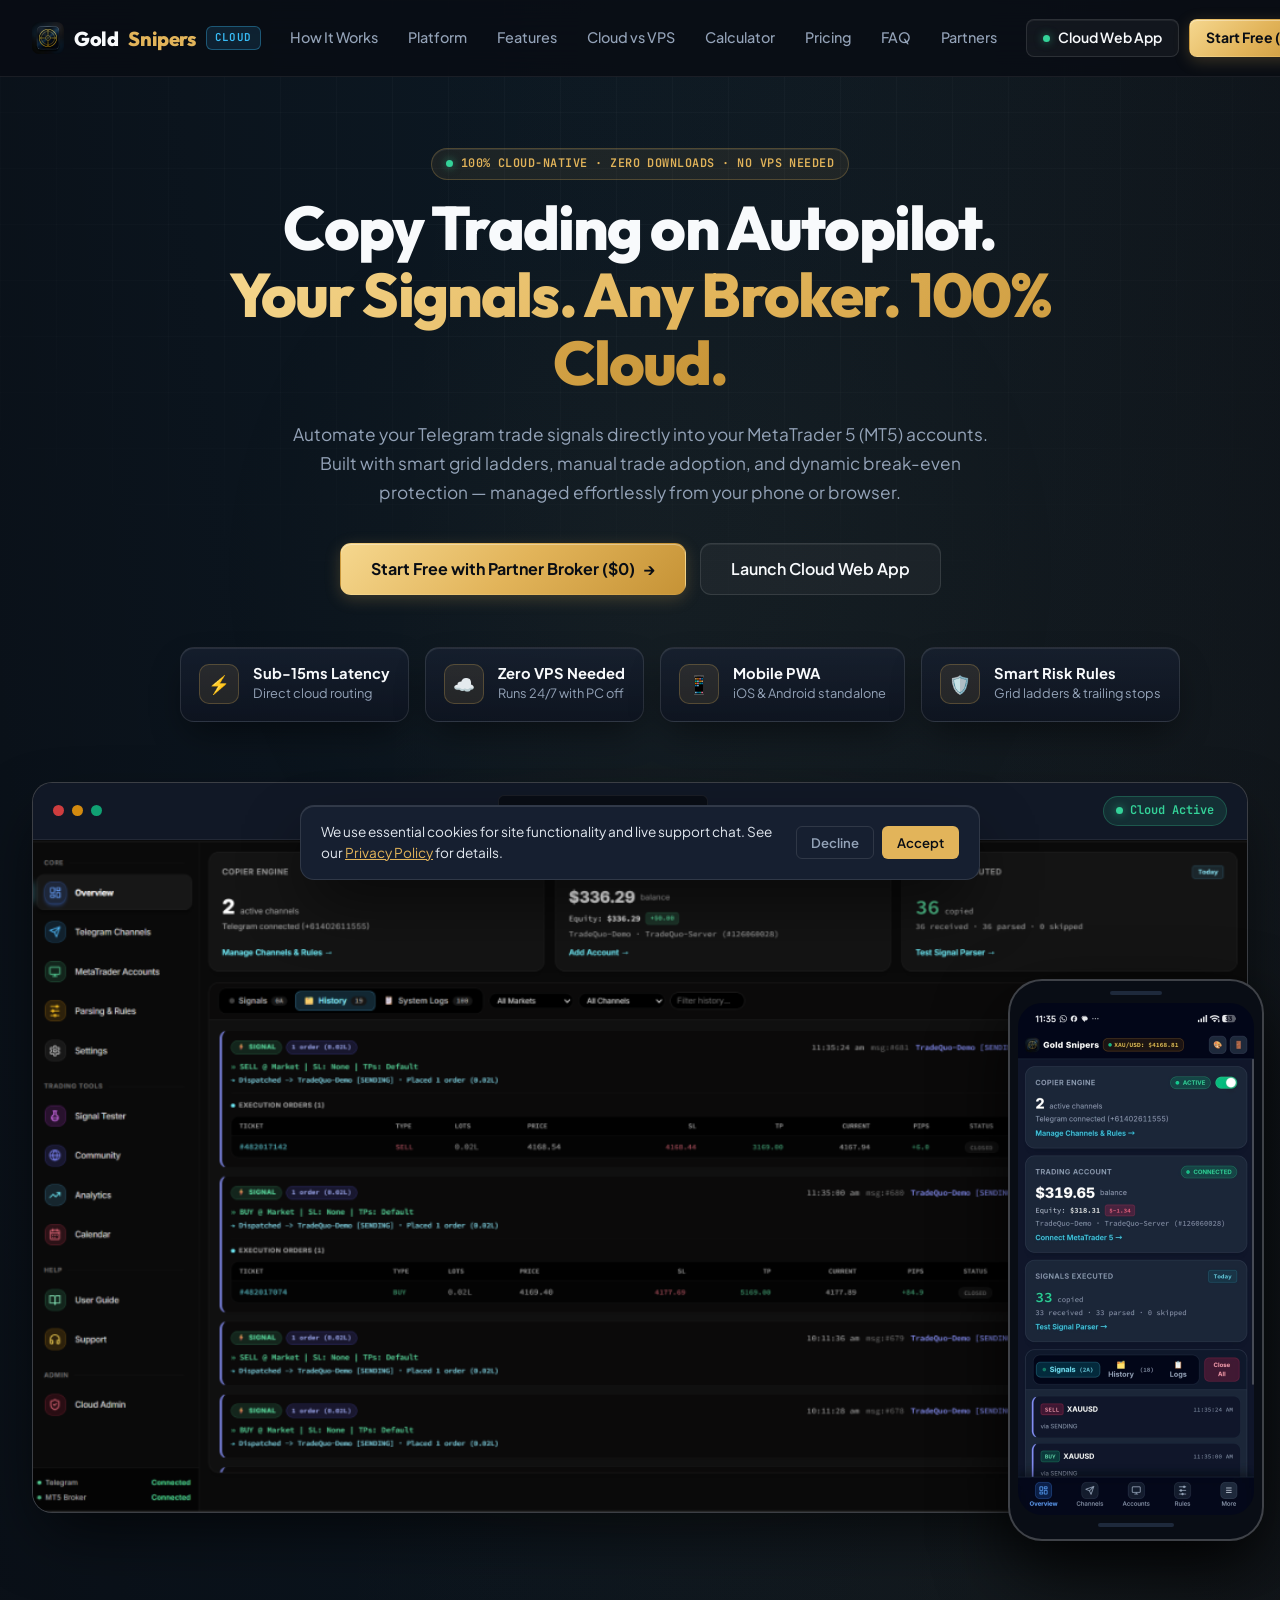
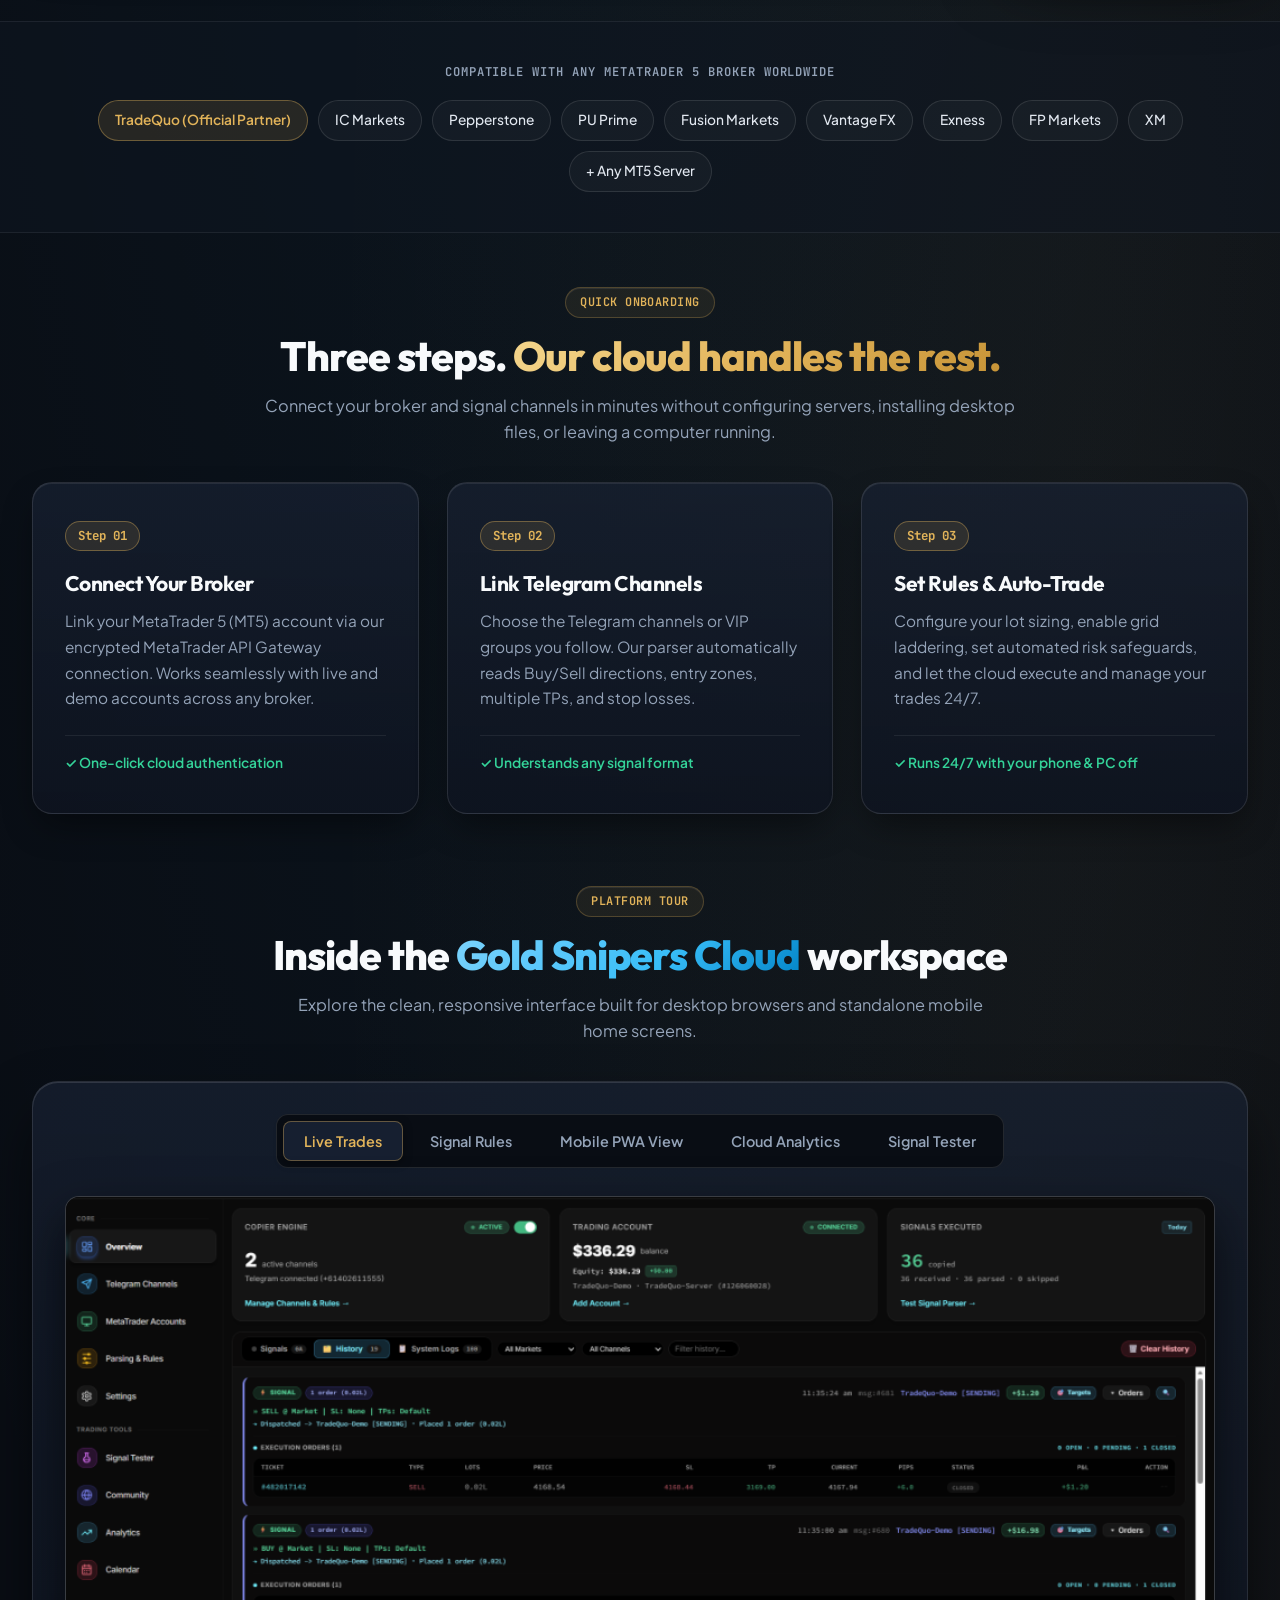
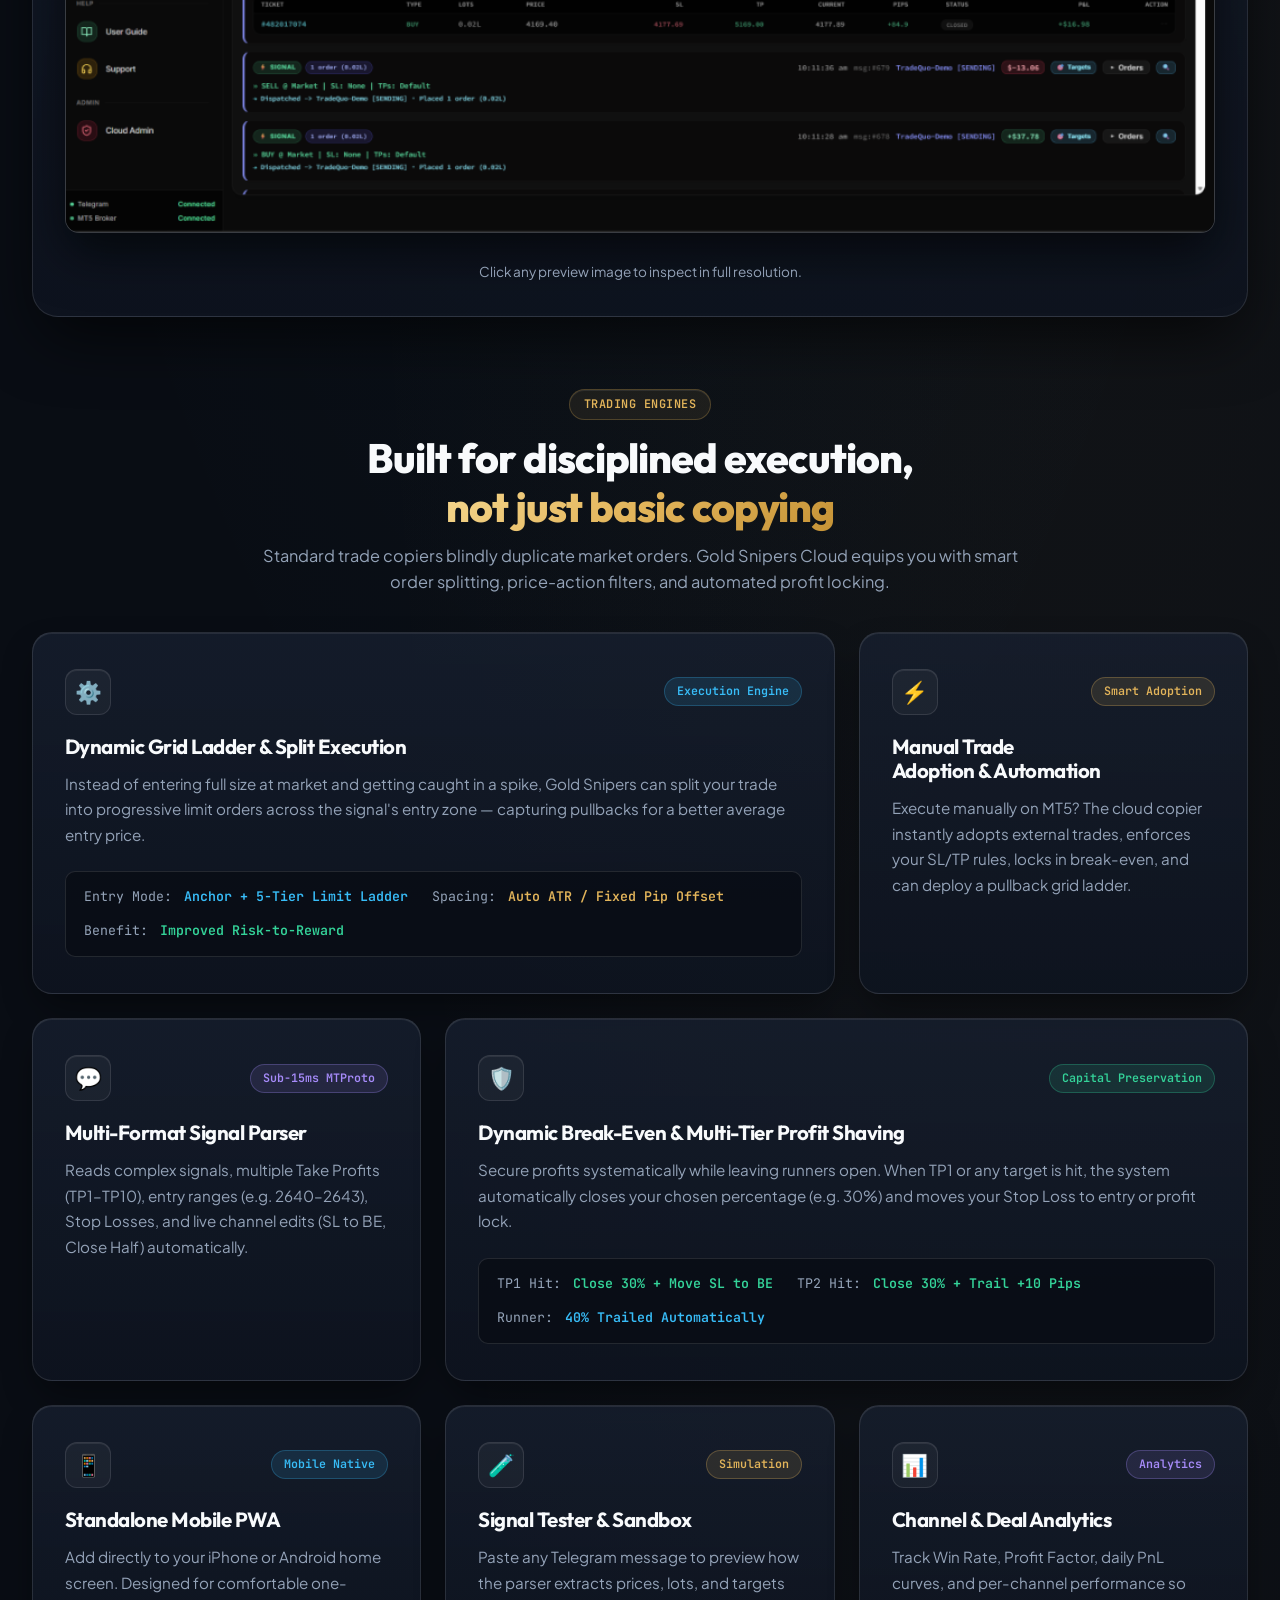
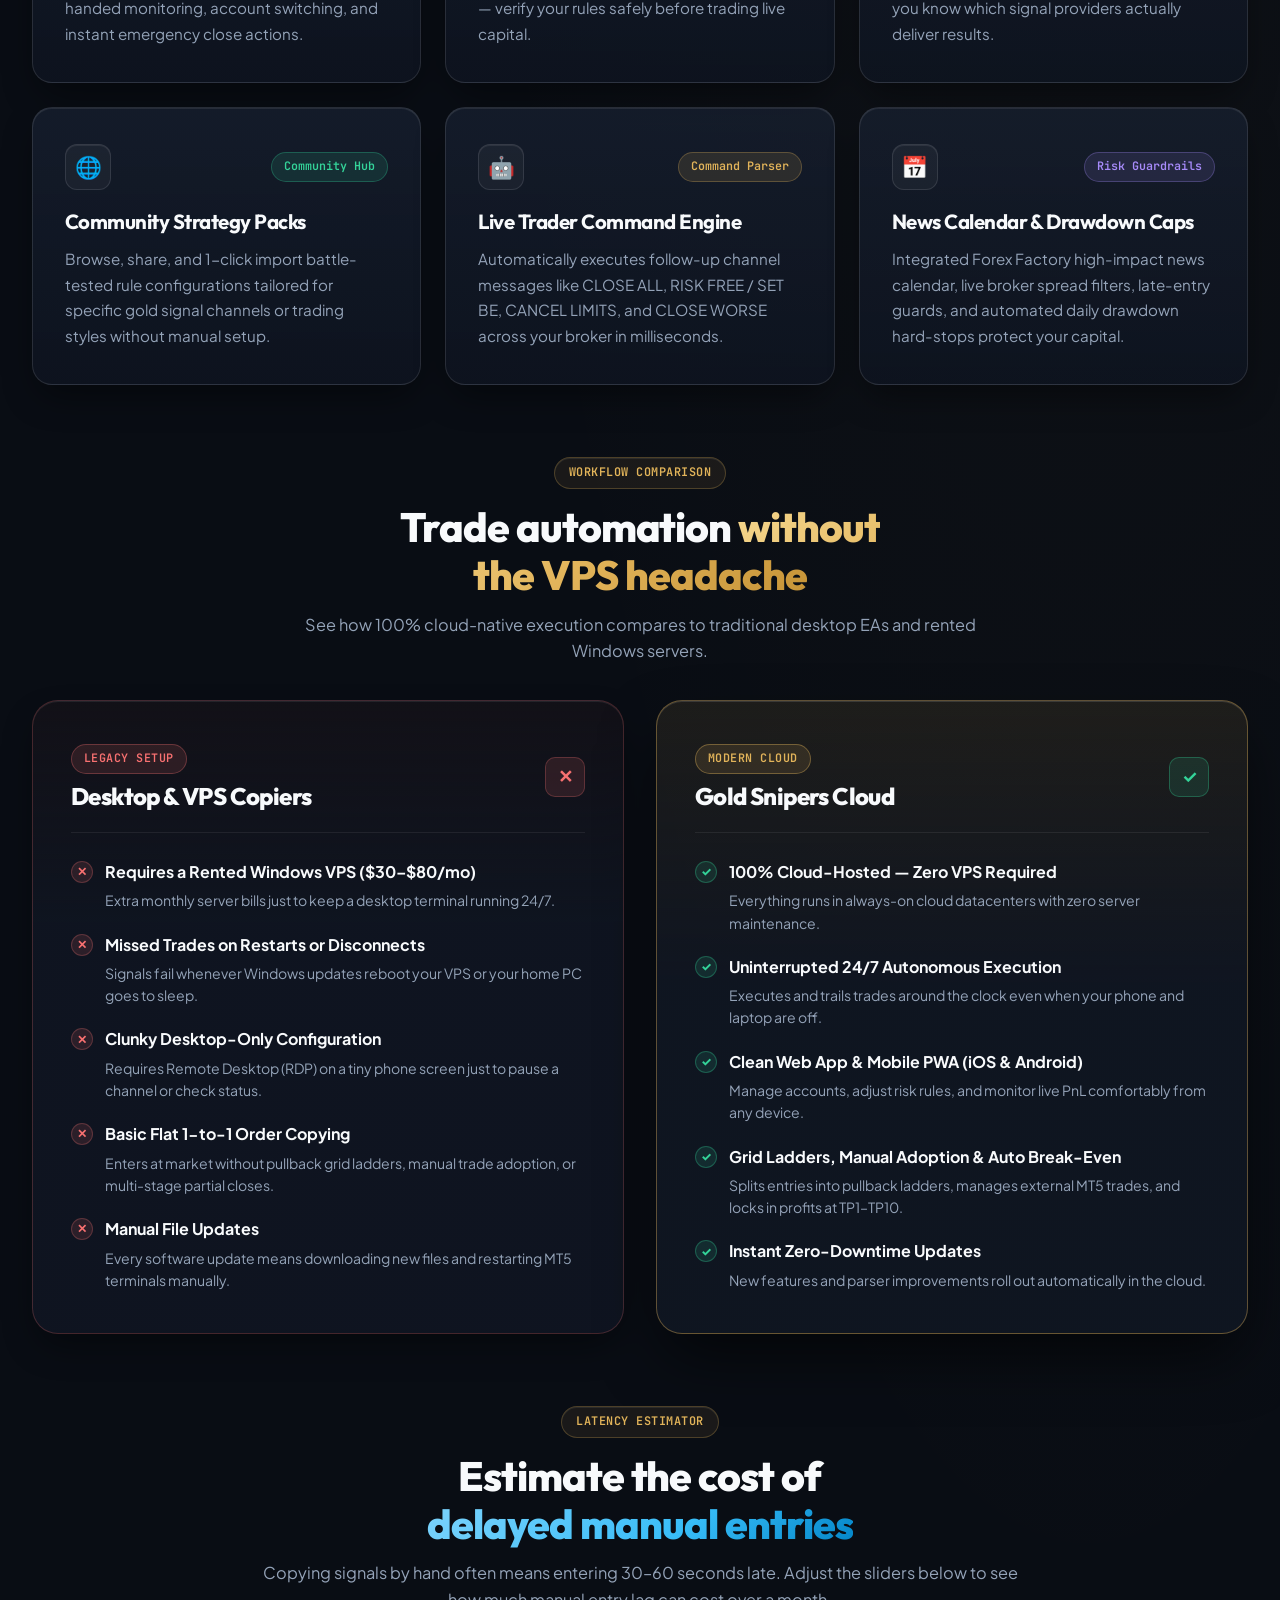
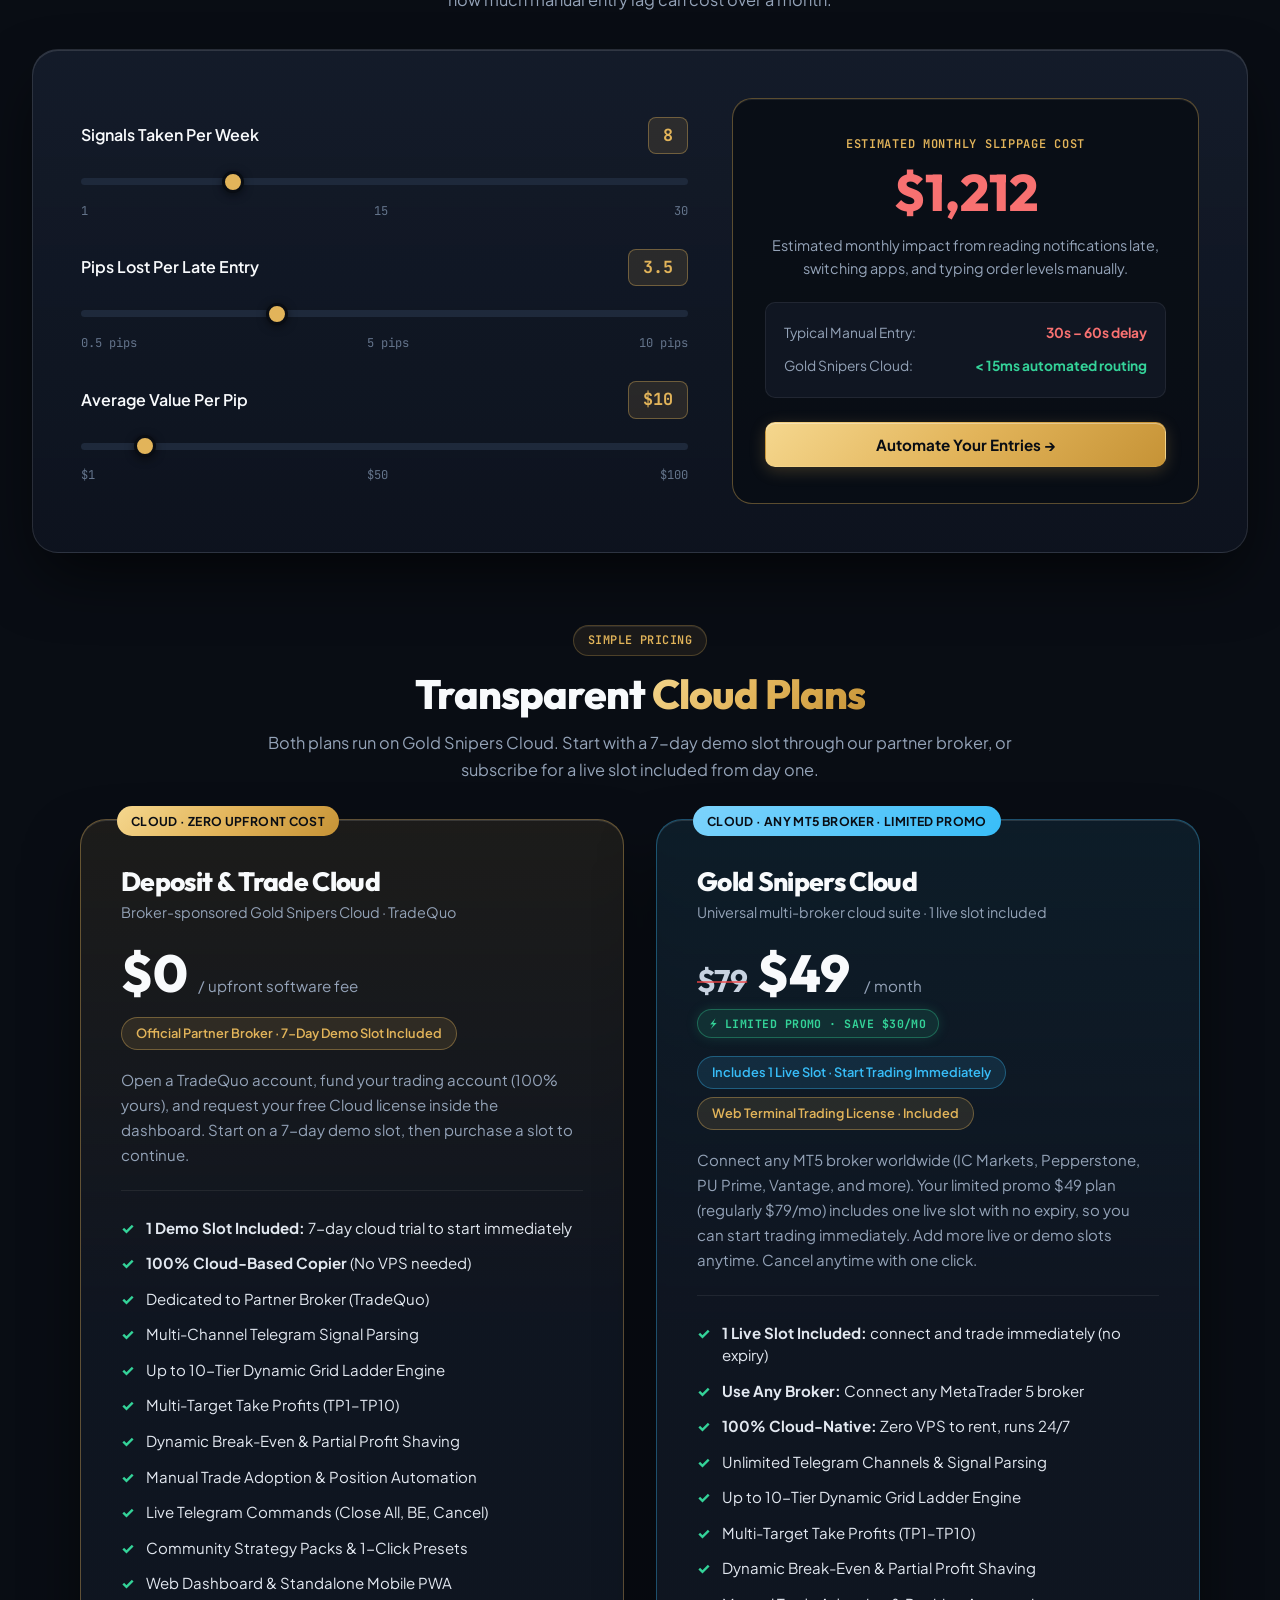
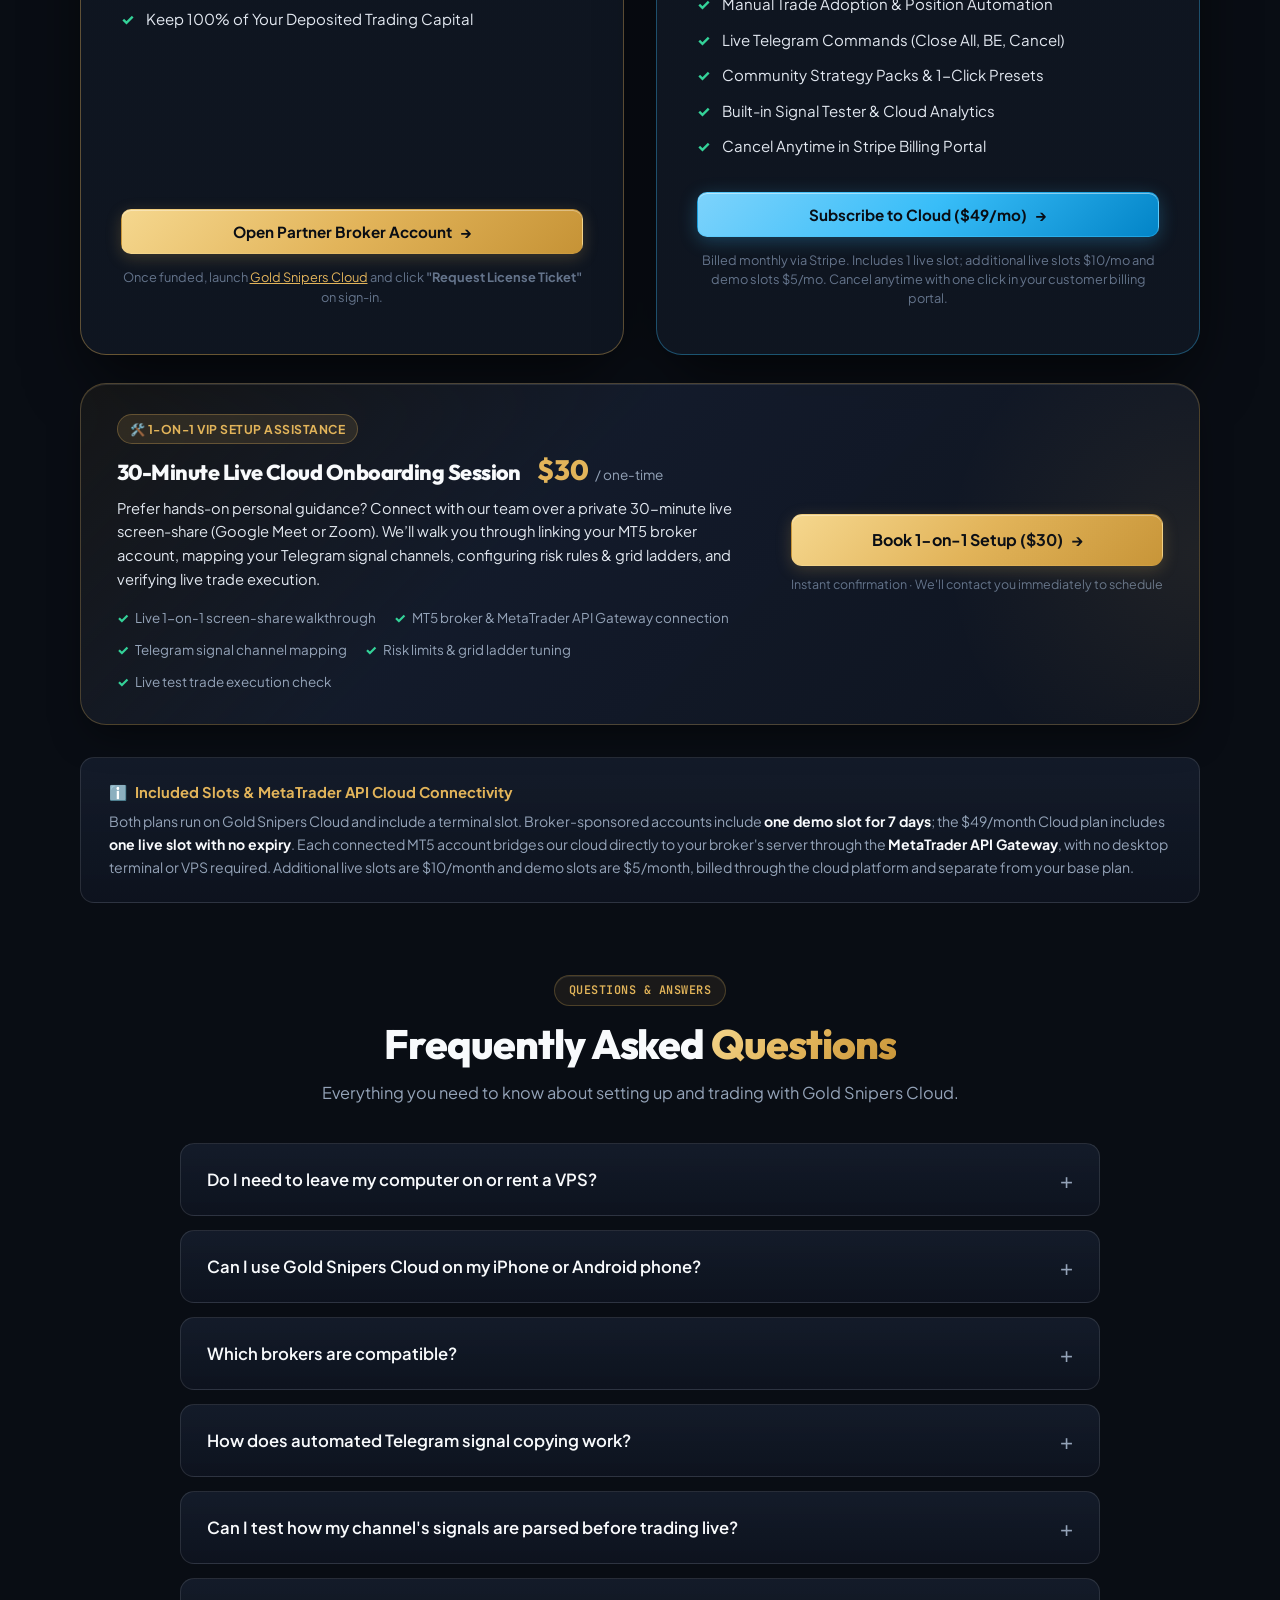
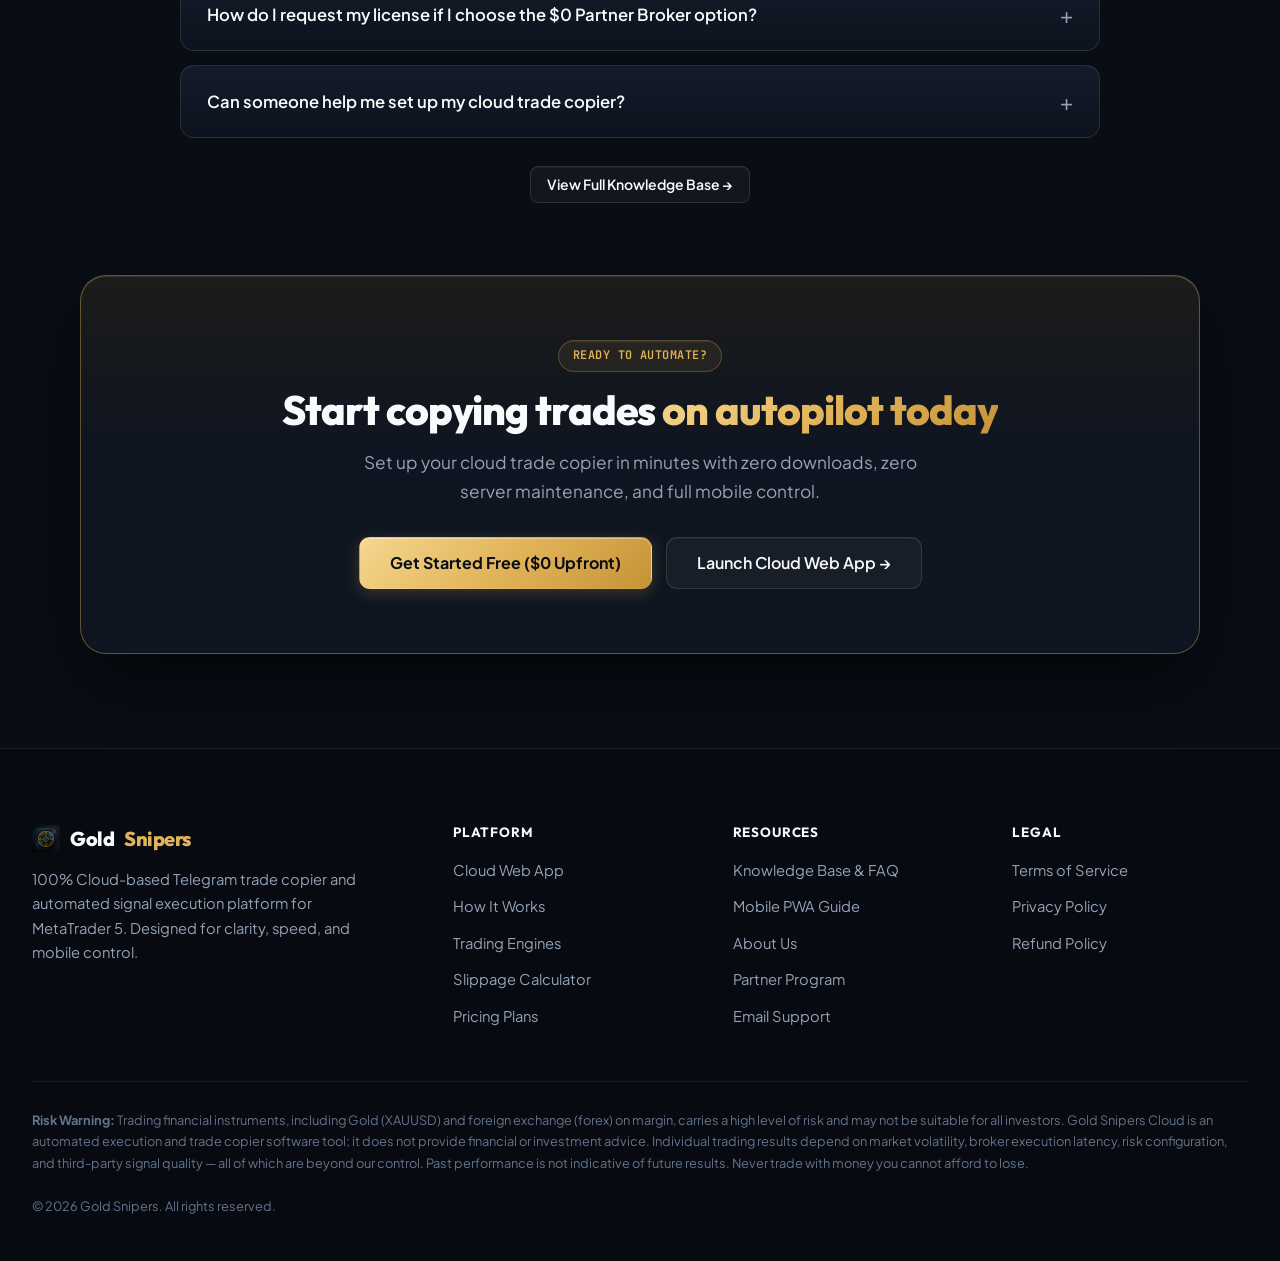
==== commit 3f2adb40: "style: drop the was label, keep the brighter thin-struck original price" ====
--- a/index.html
+++ b/index.html
@@ -687,7 +687,7 @@
                         </div>
                         <div class="price-container price-discounted">
                             <div class="price-numbers-wrap">
-                                <span class="price-was" aria-label="Original price $79"><span class="price-was-label">was</span> <s>$79</s></span>
+                                <span class="price-was" aria-label="Original price $79">$79</span>
                                 <span class="price-val">$49</span>
                             </div>
                             <span class="price-cycle">/ month</span>
--- a/style.css
+++ b/style.css
@@ -1467,31 +1467,15 @@
 }
 
 .pricing-card-v2 .price-was {
-    display: inline-flex;
-    align-items: baseline;
-    gap: 5px;
     font-family: var(--font-display);
     font-size: 1.95rem;
     font-weight: 700;
-    line-height: 1;
-    letter-spacing: -0.02em;
-    color: #AEB8C8;
-}
-
-.pricing-card-v2 .price-was .price-was-label {
-    font-family: var(--font-mono);
-    font-size: 0.66rem;
-    font-weight: 600;
-    letter-spacing: 0.1em;
-    text-transform: uppercase;
-    color: var(--text-muted);
-}
-
-.pricing-card-v2 .price-was s {
     color: #C7D2E0;
     text-decoration: line-through;
     text-decoration-color: rgba(239, 68, 68, 0.7);
     text-decoration-thickness: 2px;
+    line-height: 1;
+    letter-spacing: -0.02em;
 }
 
 .pricing-card-v2 .price-promo-badge {
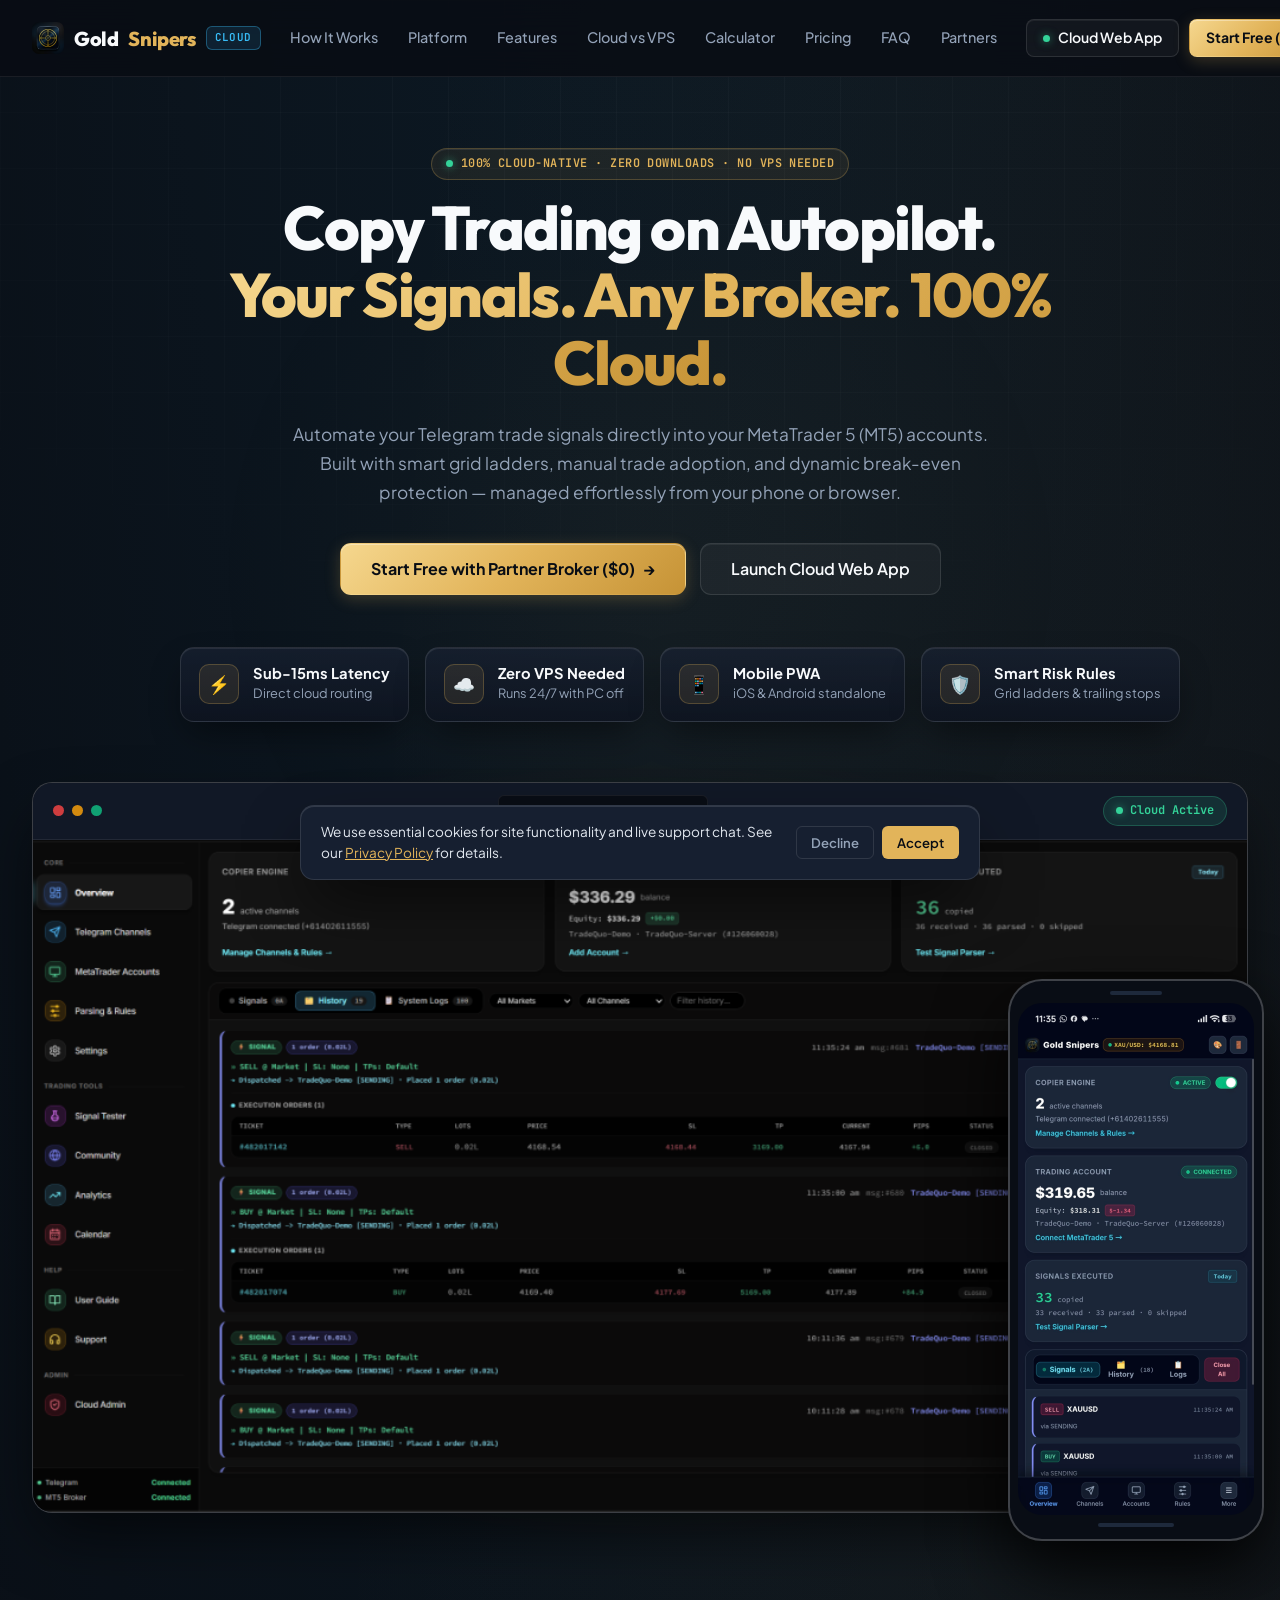
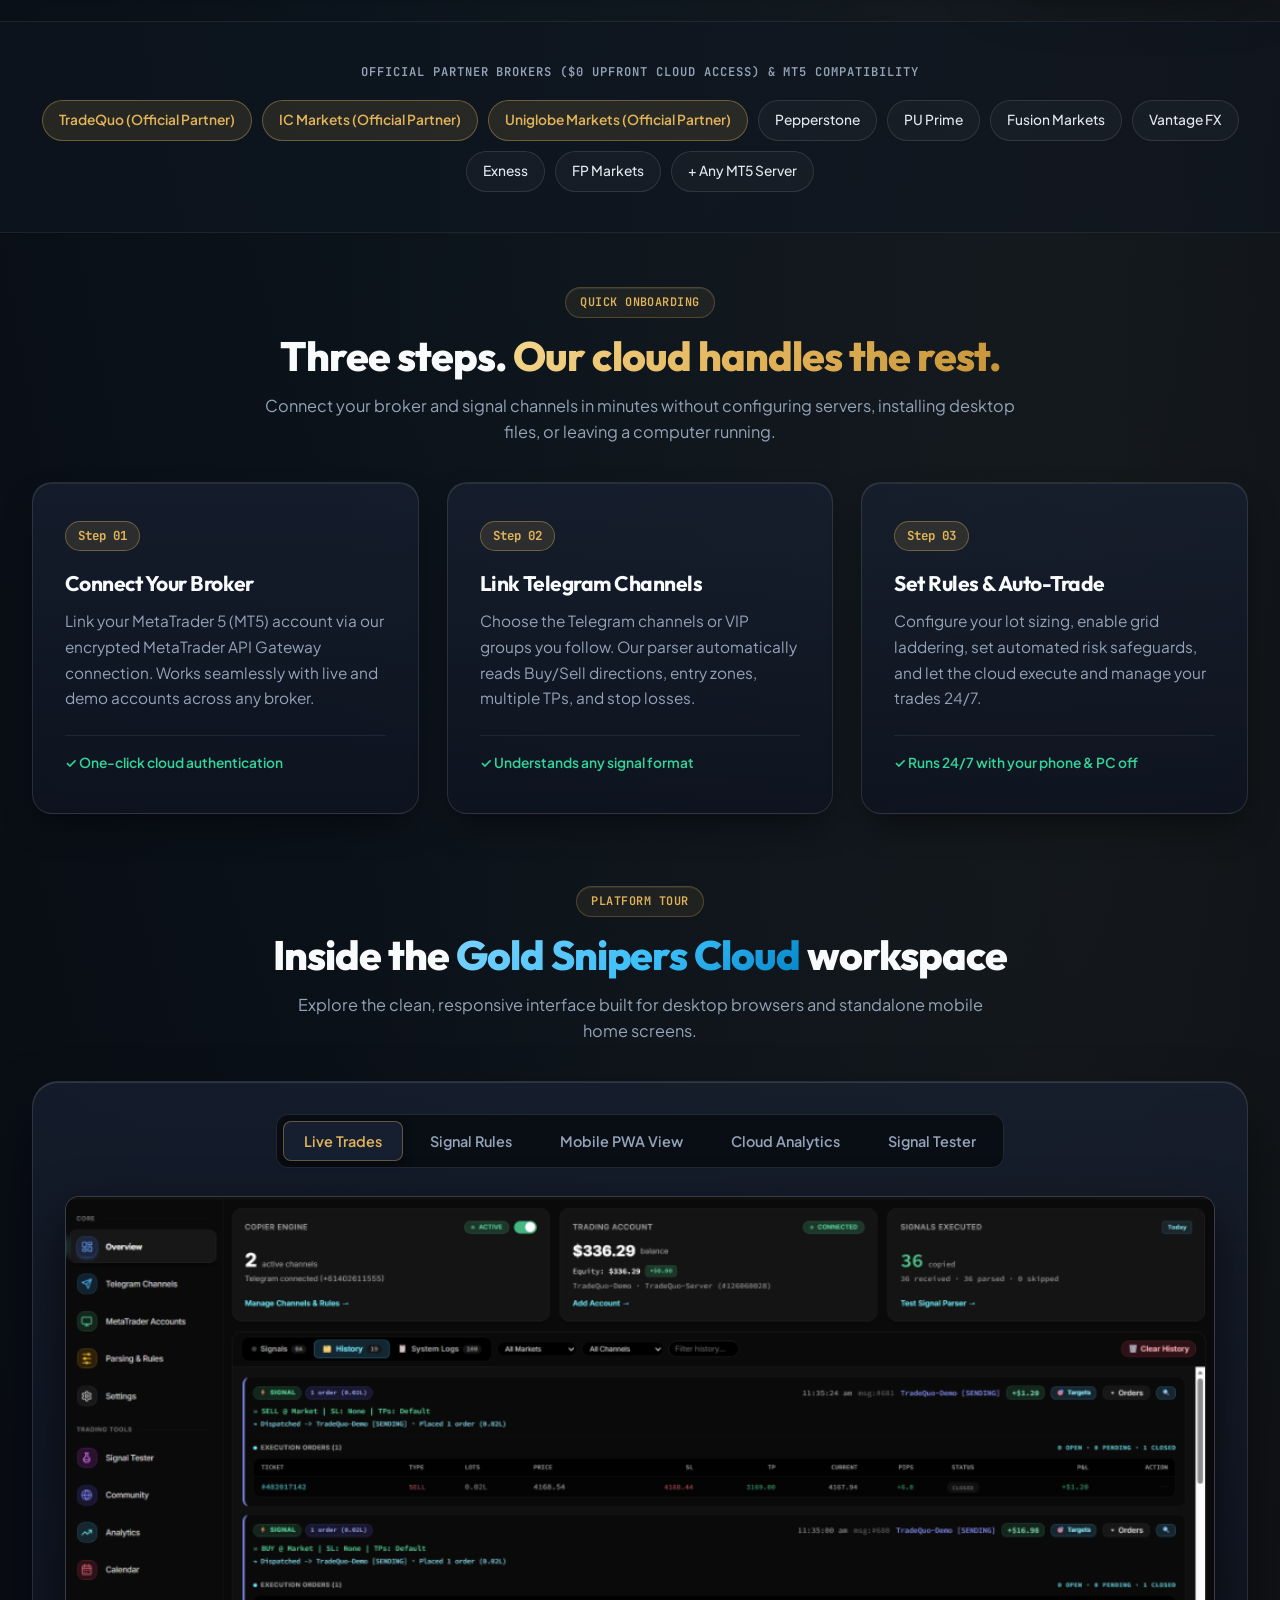
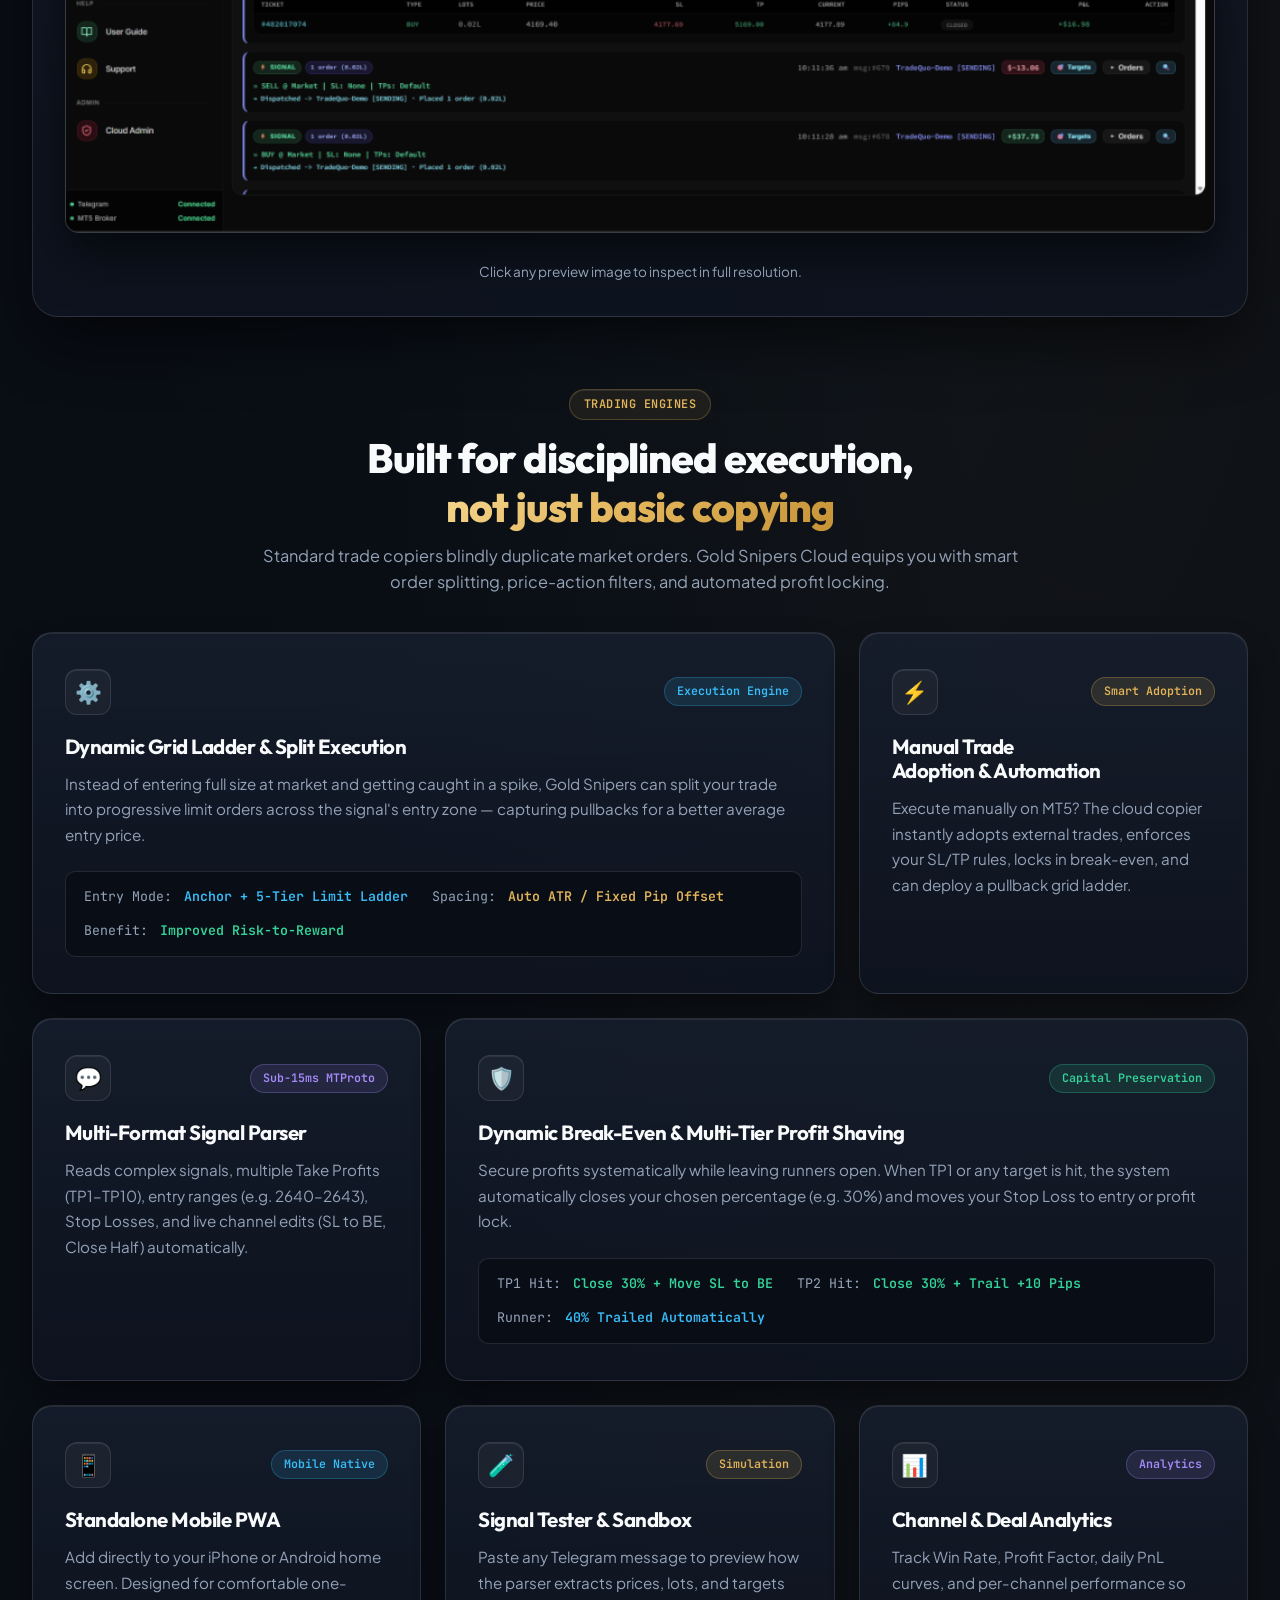
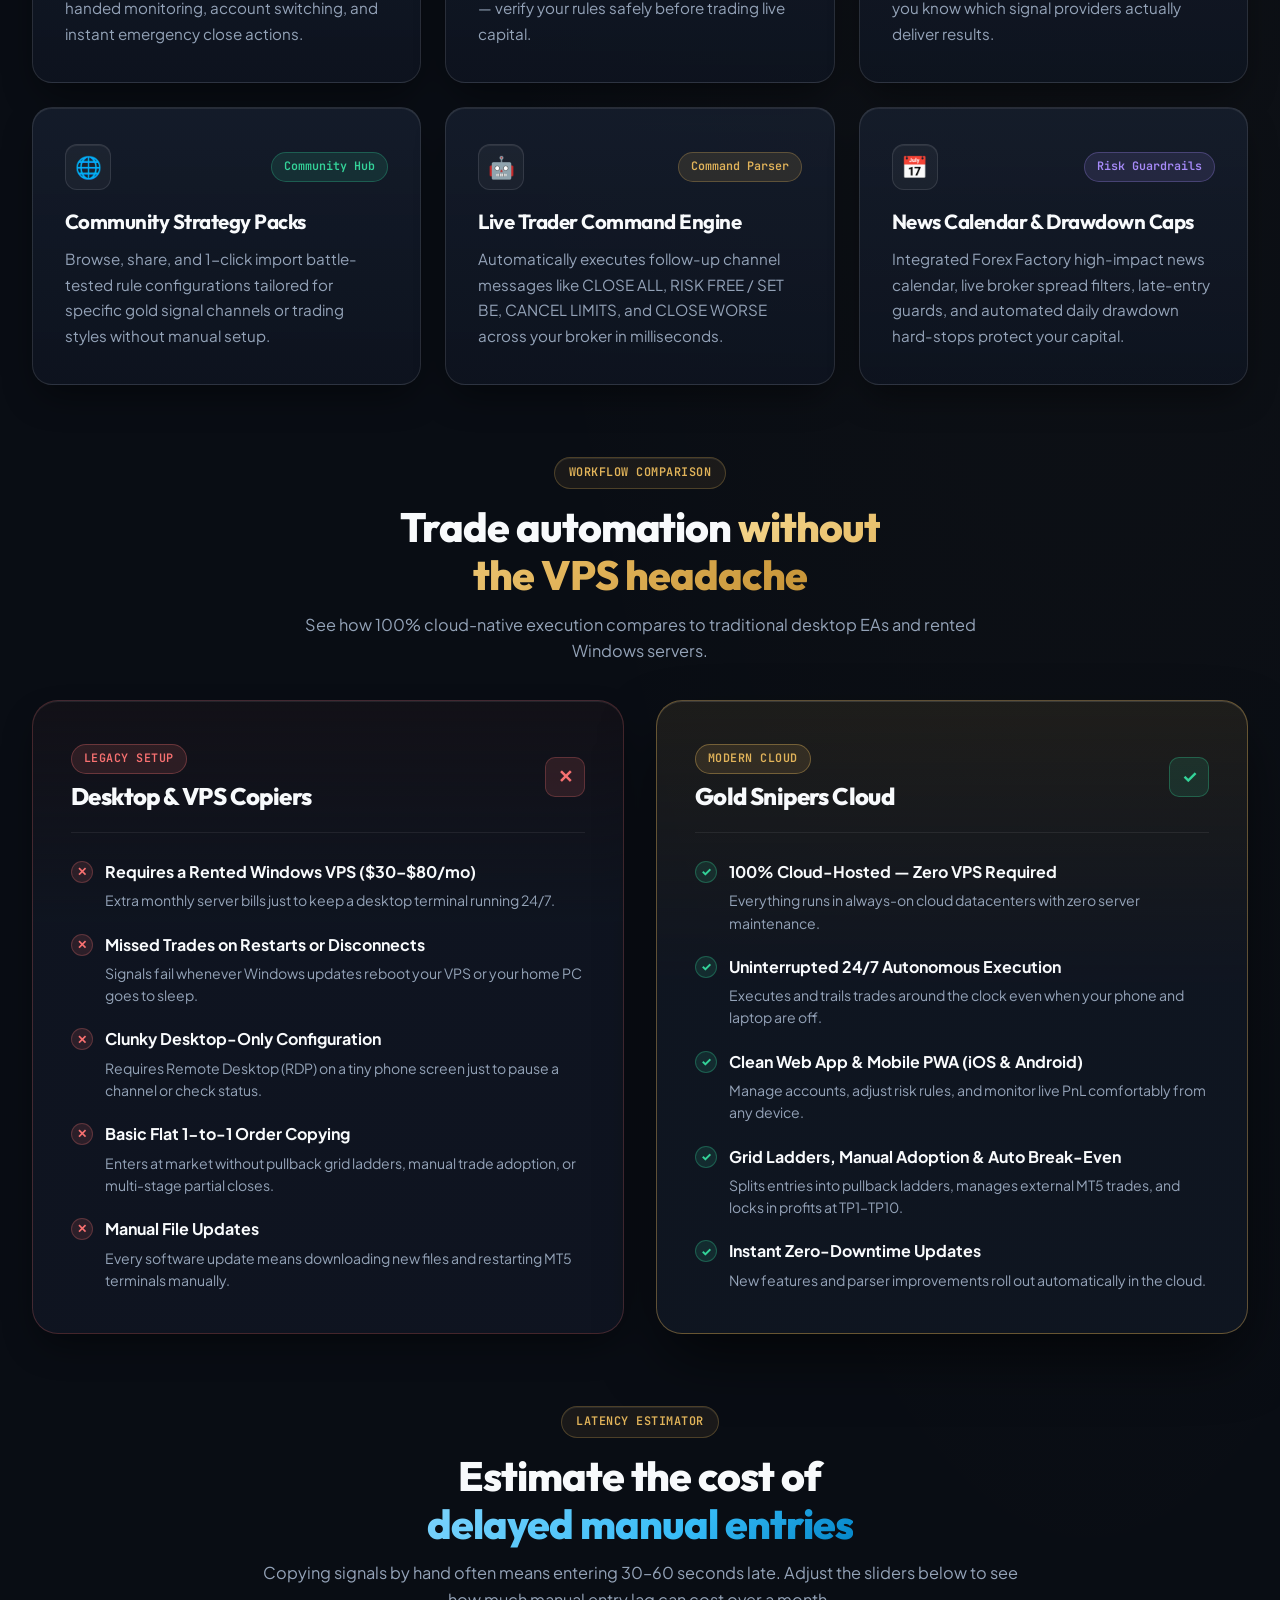
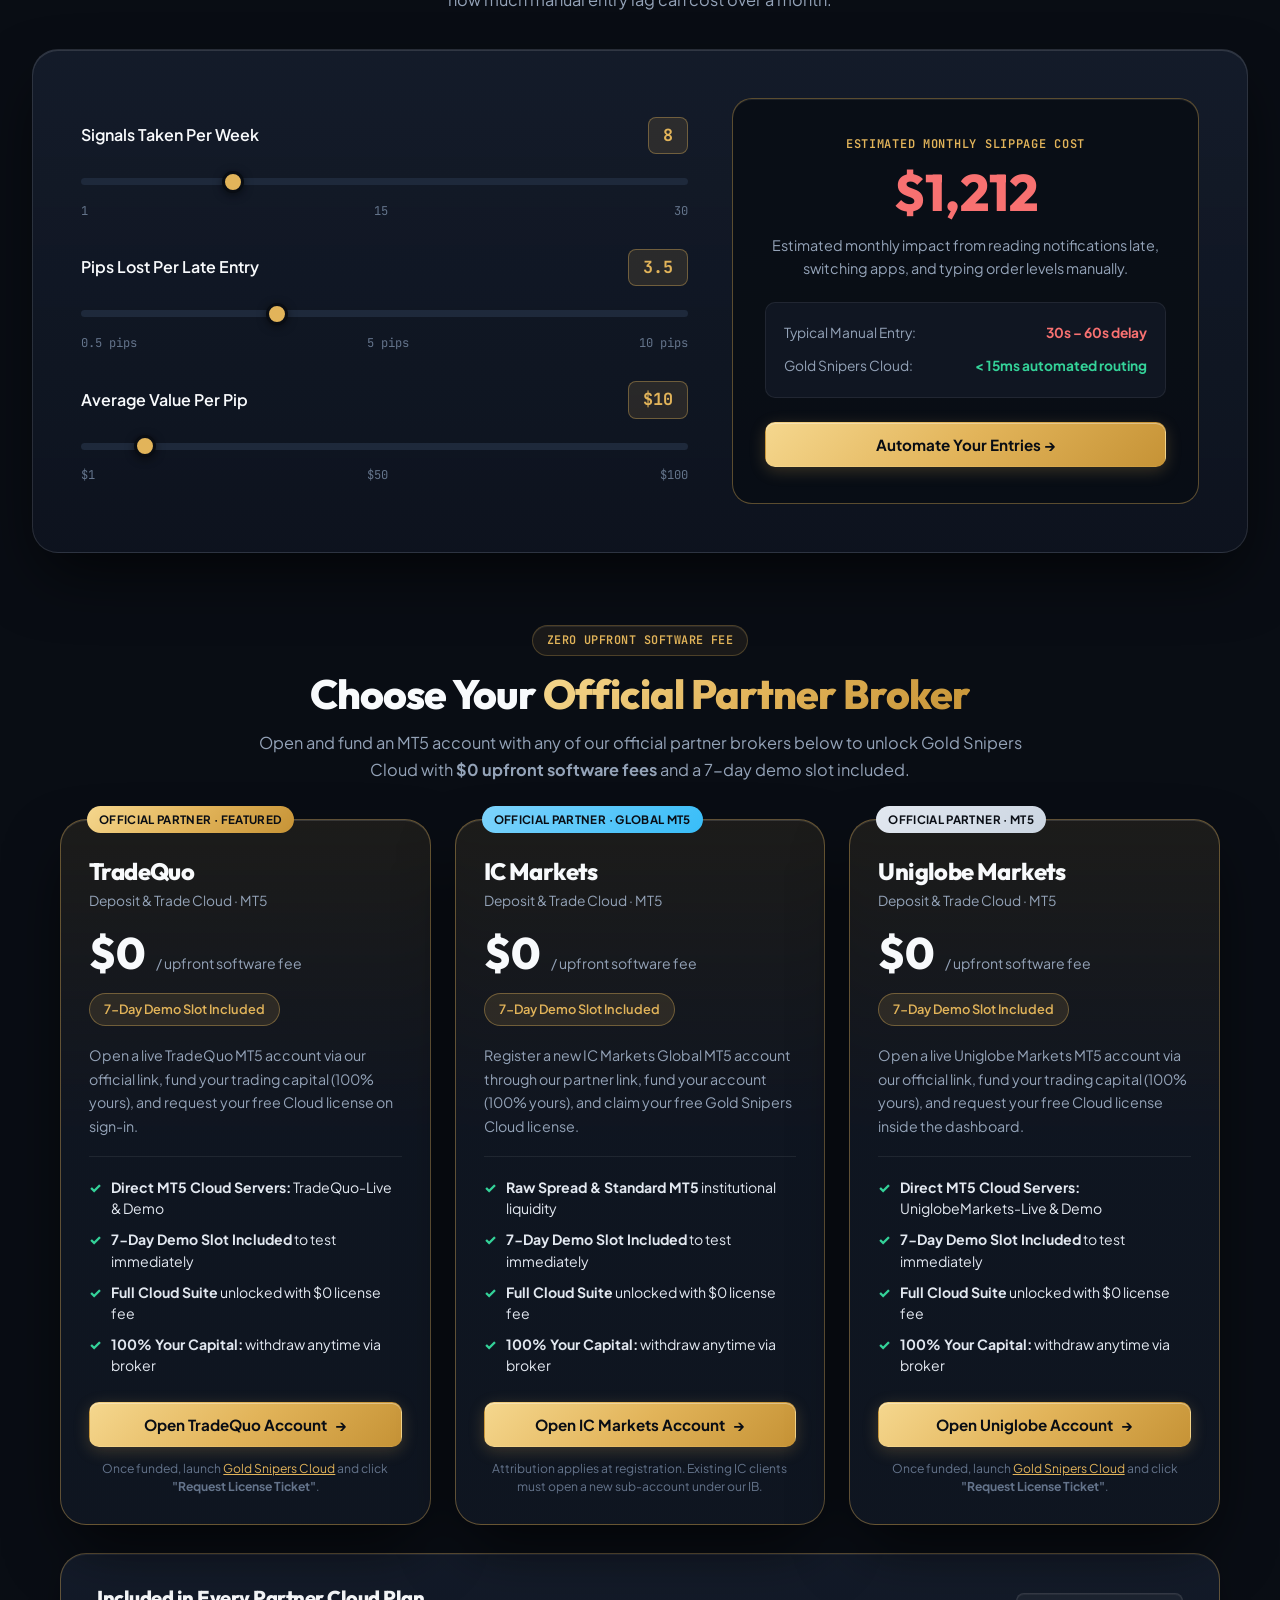
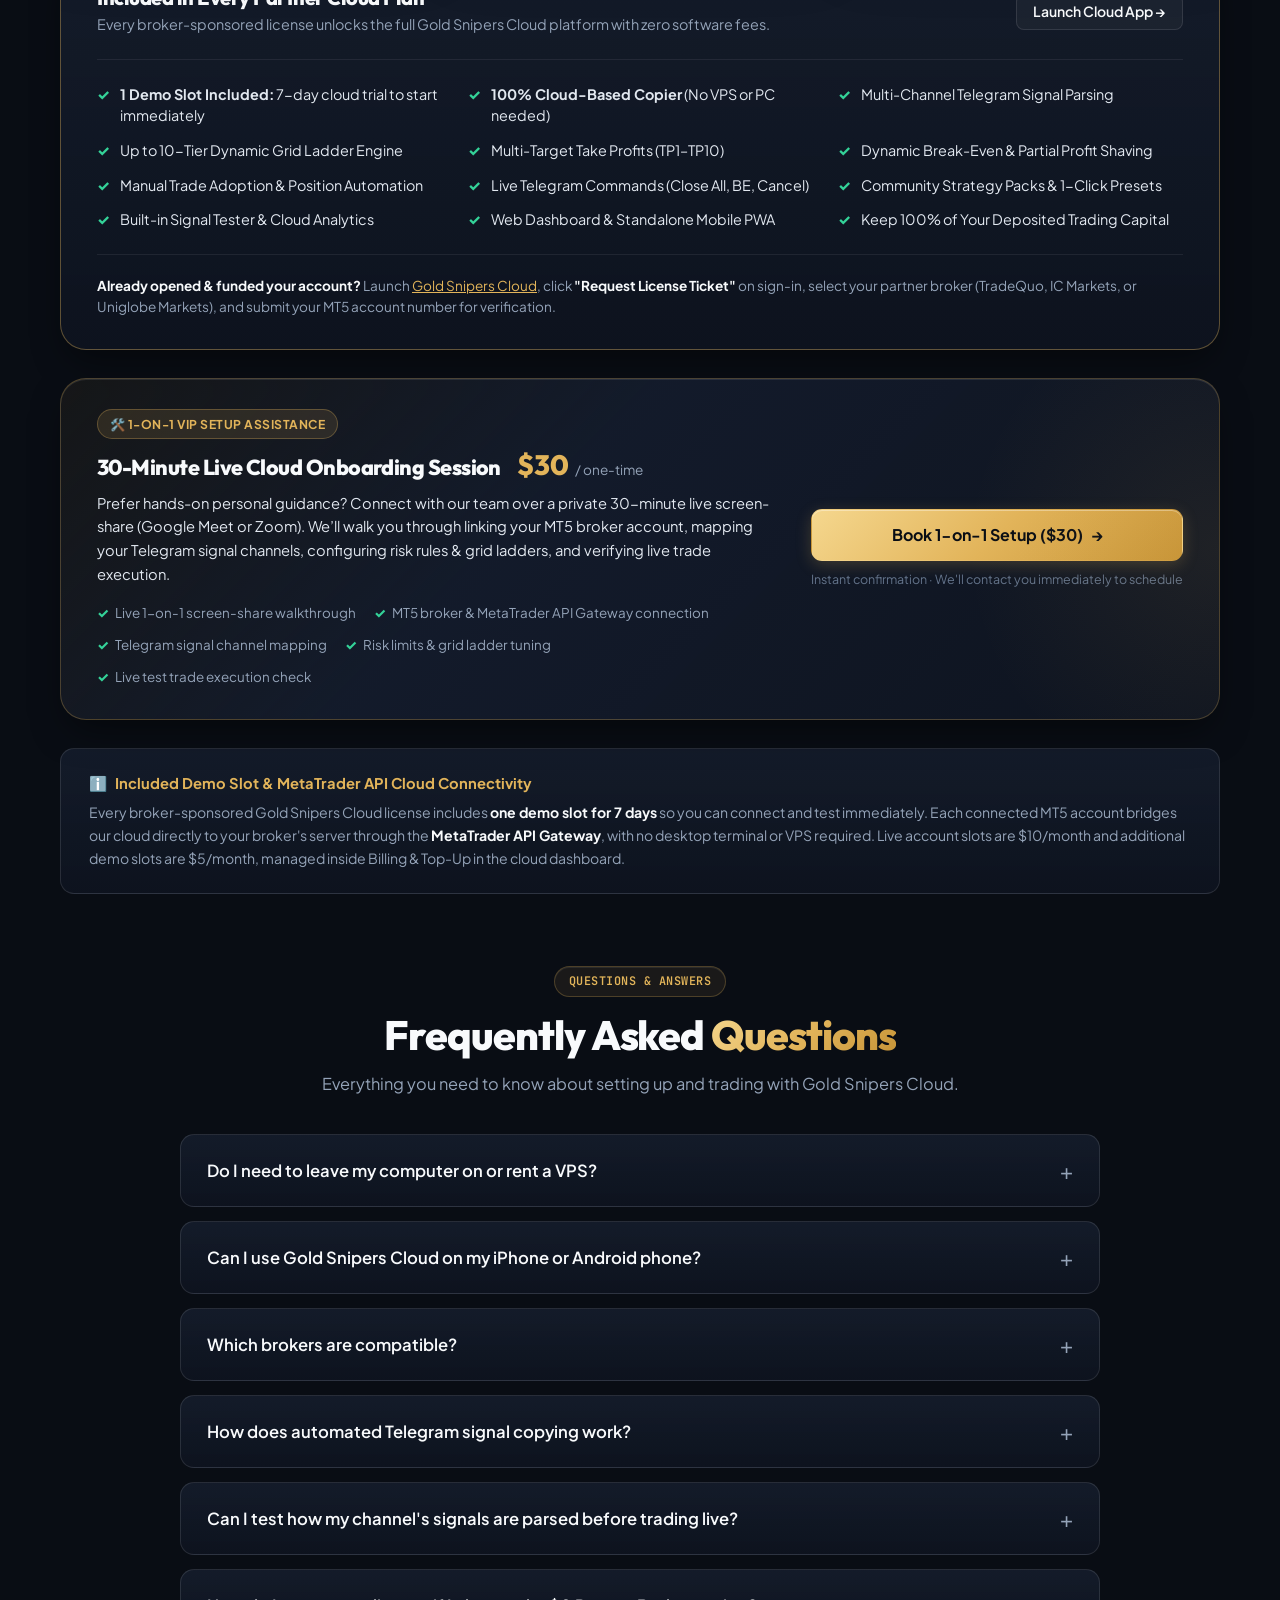
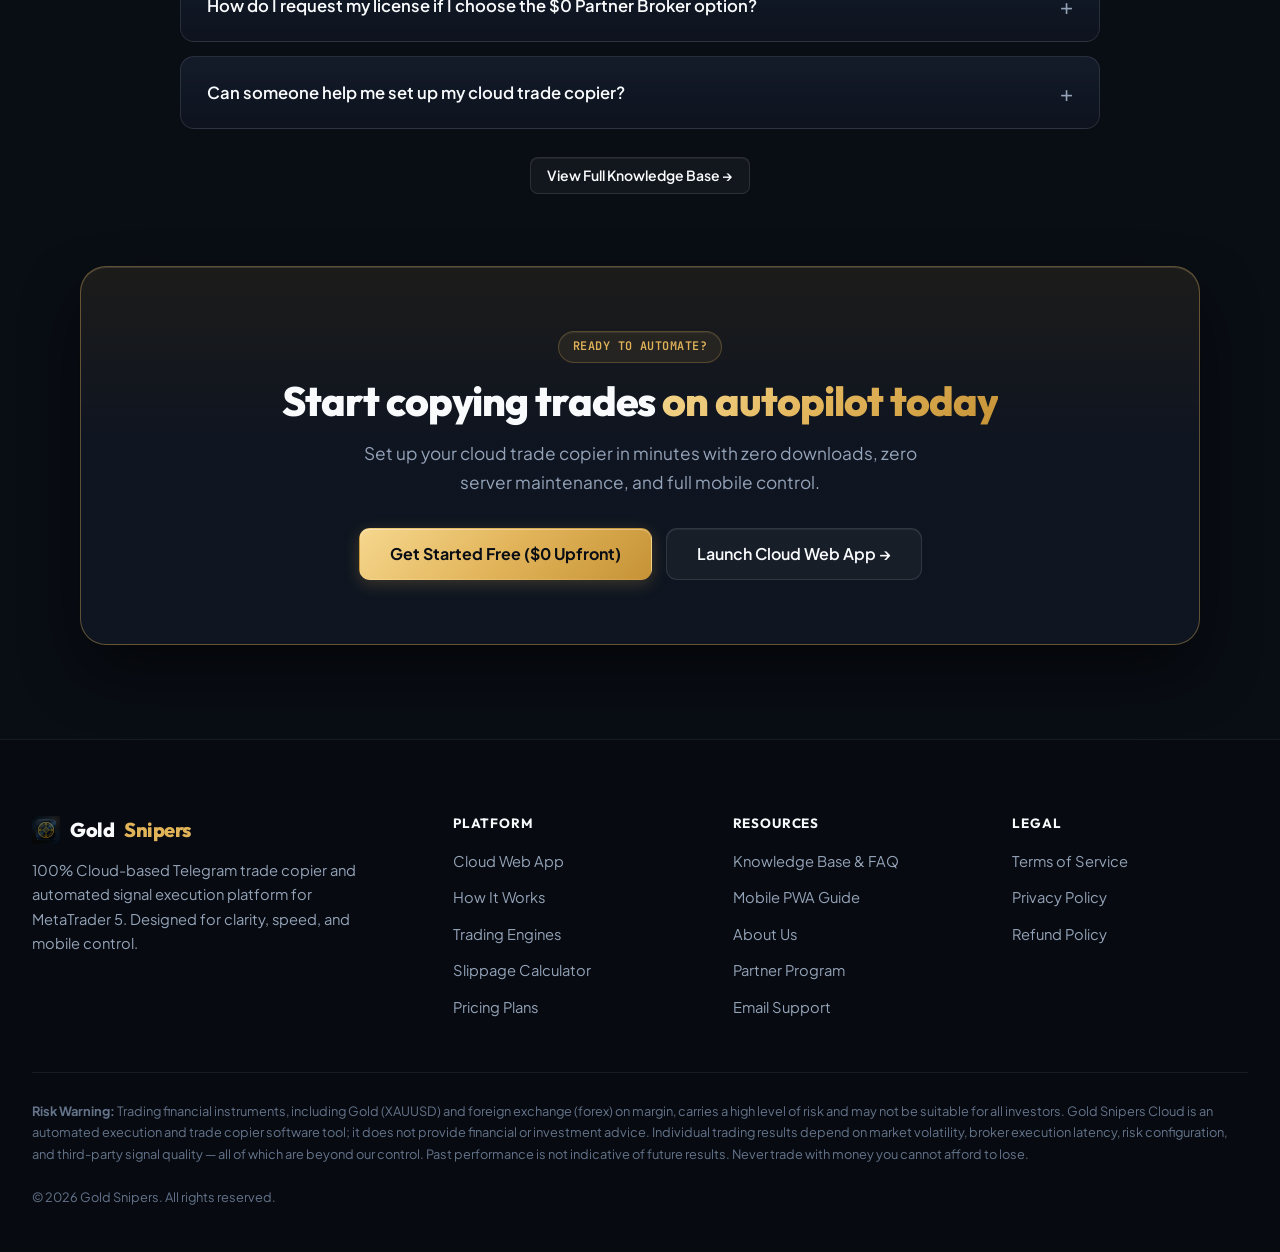
==== commit feb3e4ba: "feat(pricing): showcase TradeQuo, IC Markets & Uniglobe partner brokers and archive $49/mo plan" ====
--- a/index.html
+++ b/index.html
@@ -29,7 +29,7 @@
     <link rel="preconnect" href="https://fonts.gstatic.com" crossorigin>
     <link href="https://fonts.googleapis.com/css2?family=Inter:wght@400;500;600;700&family=Outfit:wght@500;600;700;800&family=Plus+Jakarta+Sans:wght@400;500;600;700&family=JetBrains+Mono:wght@400;500;600&display=swap" rel="stylesheet">
 
-    <link rel="stylesheet" href="style.css?v=401.0">
+    <link rel="stylesheet" href="style.css?v=402.0">
 
     <!-- Structured Data -->
     <script type="application/ld+json">
@@ -50,17 +50,8 @@
                 "offers": [
                     {
                         "@type": "Offer",
-                        "name": "Free with Partner Broker (TradeQuo)",
+                        "name": "Free with Official Partner Broker (TradeQuo, IC Markets, or Uniglobe Markets)",
                         "price": "0",
-                        "priceCurrency": "USD",
-                        "priceValidUntil": "2027-12-31",
-                        "availability": "https://schema.org/InStock",
-                        "url": "https://goldsnipersbot.com/#pricing"
-                    },
-                    {
-                        "@type": "Offer",
-                        "name": "Gold Snipers Cloud (Monthly)",
-                        "price": "49",
                         "priceCurrency": "USD",
                         "priceValidUntil": "2027-12-31",
                         "availability": "https://schema.org/InStock",
@@ -92,7 +83,7 @@
                         "name": "Which brokers are supported?",
                         "acceptedAnswer": {
                             "@type": "Answer",
-                            "text": "Gold Snipers Cloud supports any MetaTrader 5 (MT5) broker worldwide (including IC Markets, Pepperstone, TradeQuo, PU Prime, Fusion Markets, Vantage, Exness, FP Markets, XM, and more) via direct MetaTrader API Gateway cloud connectivity."
+                            "text": "Gold Snipers Cloud supports MetaTrader 5 (MT5) brokers via direct MetaTrader API Gateway cloud connectivity, with $0 upfront sponsored Cloud access through our official partner brokers: TradeQuo, IC Markets, and Uniglobe Markets."
                         }
                     },
                     {
@@ -254,17 +245,17 @@
         <!-- Broker Compatibility Strip -->
         <section class="broker-strip-section">
             <div class="container text-center">
-                <p class="broker-strip-title">Compatible with any MetaTrader 5 broker worldwide</p>
+                <p class="broker-strip-title">Official Partner Brokers ($0 Upfront Cloud Access) &amp; MT5 Compatibility</p>
                 <div class="broker-badges-cloud">
                     <span class="broker-pill partner-highlight">TradeQuo (Official Partner)</span>
-                    <span class="broker-pill">IC Markets</span>
+                    <span class="broker-pill partner-highlight">IC Markets (Official Partner)</span>
+                    <span class="broker-pill partner-highlight">Uniglobe Markets (Official Partner)</span>
                     <span class="broker-pill">Pepperstone</span>
                     <span class="broker-pill">PU Prime</span>
                     <span class="broker-pill">Fusion Markets</span>
                     <span class="broker-pill">Vantage FX</span>
                     <span class="broker-pill">Exness</span>
                     <span class="broker-pill">FP Markets</span>
-                    <span class="broker-pill">XM</span>
                     <span class="broker-pill">+ Any MT5 Server</span>
                 </div>
             </div>
@@ -627,106 +618,150 @@
         </section>
 
         <!-- Pricing Section -->
+        <!-- Note: The archived $49/mo paid Gold Snipers Cloud plan is kept ready in GoldSnipers/Docs/archived_paid_cloud_plan.html -->
         <section id="pricing" class="section-padding">
             <div class="container">
                 <div class="section-header text-center">
-                    <div class="section-eyebrow">Simple Pricing</div>
-                    <h2>Transparent <span class="gold-text">Cloud Plans</span></h2>
-                    <p>Both plans run on Gold Snipers Cloud. Start with a 7-day demo slot through our partner broker, or subscribe for a live slot included from day one.</p>
-                </div>
-
-                <div class="pricing-grid-cloud">
-                    <!-- Plan 1: Deposit & Trade (Partner Broker) -->
-                    <div class="pricing-card-v2 featured-broker">
-                        <div class="plan-badge-top">Cloud · Zero Upfront Cost</div>
+                    <div class="section-eyebrow">Zero Upfront Software Fee</div>
+                    <h2>Choose Your <span class="gold-text">Official Partner Broker</span></h2>
+                    <p>Open and fund an MT5 account with any of our official partner brokers below to unlock Gold Snipers Cloud with <strong>$0 upfront software fees</strong> and a 7-day demo slot included.</p>
+                </div>
+
+                <div class="pricing-broker-grid">
+                    <!-- Partner 1: TradeQuo -->
+                    <div class="pricing-card-v2 pricing-broker-card featured-broker">
+                        <div class="plan-badge-top">Official Partner · Featured</div>
                         <div class="plan-header">
-                            <h3>Deposit &amp; Trade Cloud</h3>
-                            <p class="plan-tagline">Broker-sponsored Gold Snipers Cloud · TradeQuo</p>
+                            <h3>TradeQuo</h3>
+                            <p class="plan-tagline">Deposit &amp; Trade Cloud · MT5</p>
                         </div>
                         <div class="price-container">
                             <span class="price-val">$0</span>
                             <span class="price-cycle">/ upfront software fee</span>
                         </div>
                         <div class="broker-freedom-pill broker-partner-pill">
-                            <span>Official Partner Broker · 7-Day Demo Slot Included</span>
+                            <span>7-Day Demo Slot Included</span>
                         </div>
                         <p class="pricing-explainer">
-                            Open a TradeQuo account, fund your trading account (100% yours), and request your free Cloud license inside the dashboard. Start on a 7-day demo slot, then purchase a slot to continue.
+                            Open a live TradeQuo MT5 account via our official link, fund your trading capital (100% yours), and request your free Cloud license on sign-in.
                         </p>
 
                         <ul class="pricing-feature-list">
-                            <li><span class="check-mark">✓</span> <span><strong>1 Demo Slot Included:</strong> 7-day cloud trial to start immediately</span></li>
-                            <li><span class="check-mark">✓</span> <span><strong>100% Cloud-Based Copier</strong> (No VPS needed)</span></li>
-                            <li><span class="check-mark">✓</span> <span>Dedicated to Partner Broker (TradeQuo)</span></li>
-                            <li><span class="check-mark">✓</span> <span>Multi-Channel Telegram Signal Parsing</span></li>
-                            <li><span class="check-mark">✓</span> <span>Up to 10-Tier Dynamic Grid Ladder Engine</span></li>
-                            <li><span class="check-mark">✓</span> <span>Multi-Target Take Profits (TP1–TP10)</span></li>
-                            <li><span class="check-mark">✓</span> <span>Dynamic Break-Even &amp; Partial Profit Shaving</span></li>
-                            <li><span class="check-mark">✓</span> <span>Manual Trade Adoption &amp; Position Automation</span></li>
-                            <li><span class="check-mark">✓</span> <span>Live Telegram Commands (Close All, BE, Cancel)</span></li>
-                            <li><span class="check-mark">✓</span> <span>Community Strategy Packs &amp; 1-Click Presets</span></li>
-                            <li><span class="check-mark">✓</span> <span>Web Dashboard &amp; Standalone Mobile PWA</span></li>
-                            <li><span class="check-mark">✓</span> <span>Keep 100% of Your Deposited Trading Capital</span></li>
+                            <li><span class="check-mark">✓</span> <span><strong>Direct MT5 Cloud Servers:</strong> TradeQuo-Live &amp; Demo</span></li>
+                            <li><span class="check-mark">✓</span> <span><strong>7-Day Demo Slot Included</strong> to test immediately</span></li>
+                            <li><span class="check-mark">✓</span> <span><strong>Full Cloud Suite</strong> unlocked with $0 license fee</span></li>
+                            <li><span class="check-mark">✓</span> <span><strong>100% Your Capital:</strong> withdraw anytime via broker</span></li>
                         </ul>
 
                         <div class="pricing-card-footer">
-                            <a id="btn-ib" href="https://my.tradequo.com/register?referral=01a10b39-26e1-70a1-b888-33f48508b85b" class="btn btn-primary btn-block" target="_blank" rel="noopener noreferrer">
-                                <span>Open Partner Broker Account</span>
+                            <a id="btn-ib-tradequo" href="https://my.tradequo.com/register?referral=01a10b39-26e1-70a1-b888-33f48508b85b" class="btn btn-primary btn-block" target="_blank" rel="noopener noreferrer">
+                                <span>Open TradeQuo Account</span>
                                 <span class="btn-arrow">&rarr;</span>
                             </a>
-                            <p class="plan-sub-note">Once funded, launch <a href="https://cloud.goldsnipersbot.com" target="_blank" rel="noopener noreferrer" style="color: var(--accent-gold); text-decoration: underline;">Gold Snipers Cloud</a> and click <strong>"Request License Ticket"</strong> on sign-in.</p>
-                        </div>
-                    </div>
-
-                    <!-- Plan 2: Gold Snipers Cloud ($49/month) -->
-                    <div class="pricing-card-v2 featured-cloud">
-                        <div class="plan-badge-top cloud-highlight">Cloud · Any MT5 Broker · Limited Promo</div>
+                            <p class="plan-sub-note">Once funded, launch <a href="https://cloud.goldsnipersbot.com" target="_blank" rel="noopener noreferrer" style="color: var(--accent-gold); text-decoration: underline;">Gold Snipers Cloud</a> and click <strong>"Request License Ticket"</strong>.</p>
+                        </div>
+                    </div>
+
+                    <!-- Partner 2: IC Markets -->
+                    <div class="pricing-card-v2 pricing-broker-card featured-broker">
+                        <div class="plan-badge-top broker-cyan">Official Partner · Global MT5</div>
                         <div class="plan-header">
-                            <h3>Gold Snipers Cloud</h3>
-                            <p class="plan-tagline">Universal multi-broker cloud suite · 1 live slot included</p>
-                        </div>
-                        <div class="price-container price-discounted">
-                            <div class="price-numbers-wrap">
-                                <span class="price-was" aria-label="Original price $79">$79</span>
-                                <span class="price-val">$49</span>
-                            </div>
-                            <span class="price-cycle">/ month</span>
-                            <span class="price-promo-badge">⚡ Limited Promo · Save $30/mo</span>
-                        </div>
-                        <div class="pricing-pill-row">
-                            <div class="broker-freedom-pill">
-                                <span>Includes 1 Live Slot · Start Trading Immediately</span>
-                            </div>
-                            <div class="broker-freedom-pill web-terminal-pill" title="Execute and manage trades from the browser with TP/SL, break-even, trailing and one-click options">
-                                <span>Web Terminal Trading License · Included</span>
-                            </div>
+                            <h3>IC Markets</h3>
+                            <p class="plan-tagline">Deposit &amp; Trade Cloud · MT5</p>
+                        </div>
+                        <div class="price-container">
+                            <span class="price-val">$0</span>
+                            <span class="price-cycle">/ upfront software fee</span>
+                        </div>
+                        <div class="broker-freedom-pill broker-partner-pill">
+                            <span>7-Day Demo Slot Included</span>
                         </div>
                         <p class="pricing-explainer">
-                            Connect any MT5 broker worldwide (IC Markets, Pepperstone, PU Prime, Vantage, and more). Your limited promo $49 plan (regularly $79/mo) includes one live slot with no expiry, so you can start trading immediately. Add more live or demo slots anytime. Cancel anytime with one click.
+                            Register a new IC Markets Global MT5 account through our partner link, fund your account (100% yours), and claim your free Gold Snipers Cloud license.
                         </p>
 
                         <ul class="pricing-feature-list">
-                            <li><span class="check-mark">✓</span> <span><strong>1 Live Slot Included:</strong> connect and trade immediately (no expiry)</span></li>
-                            <li><span class="check-mark">✓</span> <span><strong>Use Any Broker:</strong> Connect any MetaTrader 5 broker</span></li>
-                            <li><span class="check-mark">✓</span> <span><strong>100% Cloud-Native:</strong> Zero VPS to rent, runs 24/7</span></li>
-                            <li><span class="check-mark">✓</span> <span>Unlimited Telegram Channels &amp; Signal Parsing</span></li>
-                            <li><span class="check-mark">✓</span> <span>Up to 10-Tier Dynamic Grid Ladder Engine</span></li>
-                            <li><span class="check-mark">✓</span> <span>Multi-Target Take Profits (TP1–TP10)</span></li>
-                            <li><span class="check-mark">✓</span> <span>Dynamic Break-Even &amp; Partial Profit Shaving</span></li>
-                            <li><span class="check-mark">✓</span> <span>Manual Trade Adoption &amp; Position Automation</span></li>
-                            <li><span class="check-mark">✓</span> <span>Live Telegram Commands (Close All, BE, Cancel)</span></li>
-                            <li><span class="check-mark">✓</span> <span>Community Strategy Packs &amp; 1-Click Presets</span></li>
-                            <li><span class="check-mark">✓</span> <span>Built-in Signal Tester &amp; Cloud Analytics</span></li>
-                            <li><span class="check-mark">✓</span> <span>Cancel Anytime in Stripe Billing Portal</span></li>
+                            <li><span class="check-mark">✓</span> <span><strong>Raw Spread &amp; Standard MT5</strong> institutional liquidity</span></li>
+                            <li><span class="check-mark">✓</span> <span><strong>7-Day Demo Slot Included</strong> to test immediately</span></li>
+                            <li><span class="check-mark">✓</span> <span><strong>Full Cloud Suite</strong> unlocked with $0 license fee</span></li>
+                            <li><span class="check-mark">✓</span> <span><strong>100% Your Capital:</strong> withdraw anytime via broker</span></li>
                         </ul>
 
                         <div class="pricing-card-footer">
-                            <a id="btn-cloud" href="https://buy.stripe.com/bJe4gz32905i5zu9yZa3u0E" class="btn btn-blue btn-block" target="_blank" rel="noopener noreferrer">
-                                <span>Subscribe to Cloud ($49/mo)</span>
+                            <a id="btn-ib-icmarkets" href="https://secure.ic.com/en/Account/Register?camp=95928" class="btn btn-primary btn-block" target="_blank" rel="noopener noreferrer">
+                                <span>Open IC Markets Account</span>
                                 <span class="btn-arrow">&rarr;</span>
                             </a>
-                            <p class="plan-sub-note">Billed monthly via Stripe. Includes 1 live slot; additional live slots $10/mo and demo slots $5/mo. Cancel anytime with one click in your customer billing portal.</p>
-                        </div>
+                            <p class="plan-sub-note">Attribution applies at registration. Existing IC clients must open a new sub-account under our IB.</p>
+                        </div>
+                    </div>
+
+                    <!-- Partner 3: Uniglobe Markets -->
+                    <div class="pricing-card-v2 pricing-broker-card featured-broker">
+                        <div class="plan-badge-top broker-alt">Official Partner · MT5</div>
+                        <div class="plan-header">
+                            <h3>Uniglobe Markets</h3>
+                            <p class="plan-tagline">Deposit &amp; Trade Cloud · MT5</p>
+                        </div>
+                        <div class="price-container">
+                            <span class="price-val">$0</span>
+                            <span class="price-cycle">/ upfront software fee</span>
+                        </div>
+                        <div class="broker-freedom-pill broker-partner-pill">
+                            <span>7-Day Demo Slot Included</span>
+                        </div>
+                        <p class="pricing-explainer">
+                            Open a live Uniglobe Markets MT5 account via our official link, fund your trading capital (100% yours), and request your free Cloud license inside the dashboard.
+                        </p>
+
+                        <ul class="pricing-feature-list">
+                            <li><span class="check-mark">✓</span> <span><strong>Direct MT5 Cloud Servers:</strong> UniglobeMarkets-Live &amp; Demo</span></li>
+                            <li><span class="check-mark">✓</span> <span><strong>7-Day Demo Slot Included</strong> to test immediately</span></li>
+                            <li><span class="check-mark">✓</span> <span><strong>Full Cloud Suite</strong> unlocked with $0 license fee</span></li>
+                            <li><span class="check-mark">✓</span> <span><strong>100% Your Capital:</strong> withdraw anytime via broker</span></li>
+                        </ul>
+
+                        <div class="pricing-card-footer">
+                            <a id="btn-ib-uniglobe" href="https://www.uniglobemarkets.com/open-live-account?rl=J9YZXT8P" class="btn btn-primary btn-block" target="_blank" rel="noopener noreferrer">
+                                <span>Open Uniglobe Account</span>
+                                <span class="btn-arrow">&rarr;</span>
+                            </a>
+                            <p class="plan-sub-note">Once funded, launch <a href="https://cloud.goldsnipersbot.com" target="_blank" rel="noopener noreferrer" style="color: var(--accent-gold); text-decoration: underline;">Gold Snipers Cloud</a> and click <strong>"Request License Ticket"</strong>.</p>
+                        </div>
+                    </div>
+                </div>
+
+                <!-- Shared Included Cloud Features Panel -->
+                <div class="partner-included-panel">
+                    <div class="partner-included-header">
+                        <div>
+                            <h3>Included in Every Partner Cloud Plan</h3>
+                            <p>Every broker-sponsored license unlocks the full Gold Snipers Cloud platform with zero software fees.</p>
+                        </div>
+                        <a href="https://cloud.goldsnipersbot.com" class="btn btn-secondary btn-sm" target="_blank" rel="noopener noreferrer">
+                            <span>Launch Cloud App &rarr;</span>
+                        </a>
+                    </div>
+
+                    <ul class="partner-included-grid">
+                        <li><span class="check-mark">✓</span> <span><strong>1 Demo Slot Included:</strong> 7-day cloud trial to start immediately</span></li>
+                        <li><span class="check-mark">✓</span> <span><strong>100% Cloud-Based Copier</strong> (No VPS or PC needed)</span></li>
+                        <li><span class="check-mark">✓</span> <span>Multi-Channel Telegram Signal Parsing</span></li>
+                        <li><span class="check-mark">✓</span> <span>Up to 10-Tier Dynamic Grid Ladder Engine</span></li>
+                        <li><span class="check-mark">✓</span> <span>Multi-Target Take Profits (TP1–TP10)</span></li>
+                        <li><span class="check-mark">✓</span> <span>Dynamic Break-Even &amp; Partial Profit Shaving</span></li>
+                        <li><span class="check-mark">✓</span> <span>Manual Trade Adoption &amp; Position Automation</span></li>
+                        <li><span class="check-mark">✓</span> <span>Live Telegram Commands (Close All, BE, Cancel)</span></li>
+                        <li><span class="check-mark">✓</span> <span>Community Strategy Packs &amp; 1-Click Presets</span></li>
+                        <li><span class="check-mark">✓</span> <span>Built-in Signal Tester &amp; Cloud Analytics</span></li>
+                        <li><span class="check-mark">✓</span> <span>Web Dashboard &amp; Standalone Mobile PWA</span></li>
+                        <li><span class="check-mark">✓</span> <span>Keep 100% of Your Deposited Trading Capital</span></li>
+                    </ul>
+
+                    <div class="partner-claim-bar">
+                        <p>
+                            <strong>Already opened &amp; funded your account?</strong> Launch <a href="https://cloud.goldsnipersbot.com" target="_blank" rel="noopener noreferrer" style="color: var(--accent-gold); text-decoration: underline;">Gold Snipers Cloud</a>, click <strong>"Request License Ticket"</strong> on sign-in, select your partner broker (TradeQuo, IC Markets, or Uniglobe Markets), and submit your MT5 account number for verification.
+                        </p>
                     </div>
                 </div>
 
@@ -767,10 +802,10 @@
                 <div class="gateway-notice-box">
                     <div class="notice-header">
                         <span>ℹ️</span>
-                        <strong>Included Slots &amp; MetaTrader API Cloud Connectivity</strong>
+                        <strong>Included Demo Slot &amp; MetaTrader API Cloud Connectivity</strong>
                     </div>
                     <p>
-                        Both plans run on Gold Snipers Cloud and include a terminal slot. Broker-sponsored accounts include <strong style="color: var(--text-main);">one demo slot for 7 days</strong>; the $49/month Cloud plan includes <strong style="color: var(--text-main);">one live slot with no expiry</strong>. Each connected MT5 account bridges our cloud directly to your broker's server through the <strong style="color: var(--text-main);">MetaTrader API Gateway</strong>, with no desktop terminal or VPS required. Additional live slots are $10/month and demo slots are $5/month, billed through the cloud platform and separate from your base plan.
+                        Every broker-sponsored Gold Snipers Cloud license includes <strong style="color: var(--text-main);">one demo slot for 7 days</strong> so you can connect and test immediately. Each connected MT5 account bridges our cloud directly to your broker's server through the <strong style="color: var(--text-main);">MetaTrader API Gateway</strong>, with no desktop terminal or VPS required. Live account slots are $10/month and additional demo slots are $5/month, managed inside Billing &amp; Top-Up in the cloud dashboard.
                     </p>
                 </div>
             </div>
@@ -812,7 +847,7 @@
                             <span class="faq-icon">+</span>
                         </button>
                         <div class="faq-answer">
-                            <p>Gold Snipers Cloud works with any MetaTrader 5 (MT5) broker worldwide (including TradeQuo, IC Markets, Pepperstone, PU Prime, Fusion Markets, Vantage, Exness, FP Markets, XM, and others) via the MetaTrader API Gateway.</p>
+                            <p>Gold Snipers Cloud works with MetaTrader 5 (MT5) brokers worldwide via the MetaTrader API Gateway, with $0 upfront broker-sponsored access through our official partner brokers: <strong>TradeQuo</strong>, <strong>IC Markets</strong>, and <strong>Uniglobe Markets</strong>.</p>
                         </div>
                     </div>
 
@@ -844,7 +879,7 @@
                         <div class="faq-answer">
                             <p>Requesting your free sponsored license is done directly inside Gold Snipers Cloud:</p>
                             <ol style="margin: 10px 0 10px 20px; line-height: 1.6;">
-                                <li><strong>Open &amp; Fund Account:</strong> Register your live MT5 account via our official <a href="https://my.tradequo.com/register?referral=01a10b39-26e1-70a1-b888-33f48508b85b" target="_blank" rel="noopener noreferrer" style="color: var(--accent-gold); text-decoration: underline;">TradeQuo partner link</a> and deposit your trading capital (funds remain 100% yours to trade or withdraw).</li>
+                                <li><strong>Open &amp; Fund Account:</strong> Register your live MT5 account via one of our official partner links — <a href="https://my.tradequo.com/register?referral=01a10b39-26e1-70a1-b888-33f48508b85b" target="_blank" rel="noopener noreferrer" style="color: var(--accent-gold); text-decoration: underline;">TradeQuo</a>, <a href="https://secure.ic.com/en/Account/Register?camp=95928" target="_blank" rel="noopener noreferrer" style="color: var(--accent-gold); text-decoration: underline;">IC Markets</a>, or <a href="https://www.uniglobemarkets.com/open-live-account?rl=J9YZXT8P" target="_blank" rel="noopener noreferrer" style="color: var(--accent-gold); text-decoration: underline;">Uniglobe Markets</a> — and deposit your trading capital (funds remain 100% yours to trade or withdraw).</li>
                                 <li><strong>Go to Gold Snipers Cloud:</strong> Open <a href="https://cloud.goldsnipersbot.com" target="_blank" rel="noopener noreferrer" style="color: var(--accent-gold); text-decoration: underline;">cloud.goldsnipersbot.com</a>.</li>
                                 <li><strong>Click "Request License Ticket":</strong> On the sign-in screen under <em>"Don't have a license key? Free via Partner Broker"</em>, click <strong>"Request License Ticket"</strong>.</li>
                                 <li><strong>Submit Your Ticket:</strong> The ticket modal displays the exact funding requirements. Enter your Full Name, Email, and MT5 Account Number, then submit your verification ticket.</li>
--- a/style.css
+++ b/style.css
@@ -1594,9 +1594,162 @@
     min-height: 40px;
 }
 
+/* --- Multi-Broker Partner Grid ($0 Upfront) --- */
+.pricing-broker-grid {
+    display: grid;
+    grid-template-columns: repeat(3, minmax(0, 1fr));
+    gap: 24px;
+    max-width: 1160px;
+    margin: 0 auto;
+    align-items: stretch;
+}
+
+.pricing-broker-card {
+    padding: 38px 28px 28px;
+    transition: var(--transition-smooth);
+}
+
+.pricing-broker-card:hover {
+    transform: translateY(-4px);
+    border-color: var(--accent-gold);
+    box-shadow: 0 24px 52px -12px rgba(0, 0, 0, 0.72), 0 0 0 1px rgba(226, 180, 90, 0.22);
+}
+
+.pricing-broker-card .plan-badge-top {
+    left: 26px;
+    font-size: 0.72rem;
+    padding: 4px 12px;
+}
+
+.pricing-broker-card .plan-header h3 {
+    font-size: 1.48rem;
+}
+
+.pricing-broker-card .plan-tagline {
+    font-size: 0.86rem;
+    margin-bottom: 18px;
+}
+
+.pricing-broker-card .price-val {
+    font-size: 2.75rem;
+}
+
+.pricing-broker-card .price-cycle {
+    font-size: 0.88rem;
+}
+
+.pricing-broker-card .pricing-explainer {
+    font-size: 0.89rem;
+    margin-bottom: 20px;
+    padding-bottom: 18px;
+}
+
+.pricing-broker-card .pricing-feature-list {
+    margin-bottom: 26px;
+    gap: 10px;
+}
+
+.pricing-broker-card .pricing-feature-list li {
+    font-size: 0.88rem;
+    gap: 10px;
+}
+
+.pricing-broker-card .plan-sub-note {
+    min-height: 36px;
+    font-size: 0.76rem;
+    margin-top: 12px;
+}
+
+.plan-badge-top.broker-alt {
+    background: linear-gradient(135deg, #E2E8F0 0%, #CBD5E1 100%);
+    color: #090D14;
+}
+
+.plan-badge-top.broker-cyan {
+    background: linear-gradient(135deg, #7DD3FC 0%, #38BDF8 100%);
+    color: #090D14;
+}
+
+/* Shared "Included in Every Partner Cloud Plan" Panel */
+.partner-included-panel {
+    max-width: 1160px;
+    margin: 28px auto 0;
+    padding: 32px 36px;
+    border-radius: var(--radius-xl);
+    background: var(--card-surface);
+    border: 1px solid var(--border-gold);
+    box-shadow: var(--shadow-card);
+}
+
+.partner-included-header {
+    display: flex;
+    align-items: center;
+    justify-content: space-between;
+    gap: 20px;
+    padding-bottom: 22px;
+    margin-bottom: 24px;
+    border-bottom: 1px solid var(--border-subtle);
+    flex-wrap: wrap;
+}
+
+.partner-included-header h3 {
+    font-size: 1.25rem;
+    font-weight: 800;
+    color: var(--text-main);
+    margin-bottom: 4px;
+}
+
+.partner-included-header p {
+    font-size: 0.9rem;
+    color: var(--text-muted);
+    margin: 0;
+}
+
+.partner-included-grid {
+    list-style: none;
+    margin: 0;
+    padding: 0;
+    display: grid;
+    grid-template-columns: repeat(3, minmax(0, 1fr));
+    gap: 14px 26px;
+}
+
+.partner-included-grid li {
+    font-size: 0.9rem;
+    color: var(--text-secondary);
+    display: flex;
+    align-items: flex-start;
+    gap: 10px;
+    line-height: 1.45;
+}
+
+.partner-claim-bar {
+    margin-top: 24px;
+    padding-top: 20px;
+    border-top: 1px solid var(--border-subtle);
+    display: flex;
+    align-items: center;
+    justify-content: space-between;
+    gap: 18px;
+    flex-wrap: wrap;
+}
+
+.partner-claim-bar p {
+    font-size: 0.85rem;
+    color: var(--text-muted);
+    margin: 0;
+    line-height: 1.55;
+    flex: 1;
+    min-width: 260px;
+}
+
+.partner-claim-bar strong {
+    color: var(--text-main);
+}
+
 .gateway-notice-box {
-    max-width: 1120px;
-    margin: 32px auto 0;
+    max-width: 1160px;
+    margin: 28px auto 0;
     padding: 22px 28px;
     border-radius: var(--radius-md);
     border: 1px solid var(--border-default);
@@ -1620,7 +1773,7 @@
 
 /* --- 1-on-1 Setup Add-on Card --- */
 .setup-addon-card {
-    max-width: 1120px;
+    max-width: 1160px;
     margin: 28px auto 0 auto;
     padding: 30px 36px;
     border-radius: var(--radius-xl);
@@ -1748,8 +1901,15 @@
 }
 
 @media (max-width: 960px) {
-    .pricing-grid-cloud {
+    .pricing-grid-cloud,
+    .pricing-broker-grid {
         grid-template-columns: 1fr;
+    }
+    .partner-included-grid {
+        grid-template-columns: 1fr;
+    }
+    .partner-included-panel {
+        padding: 26px 22px;
     }
     .pricing-card-v2 {
         padding: 36px 26px;
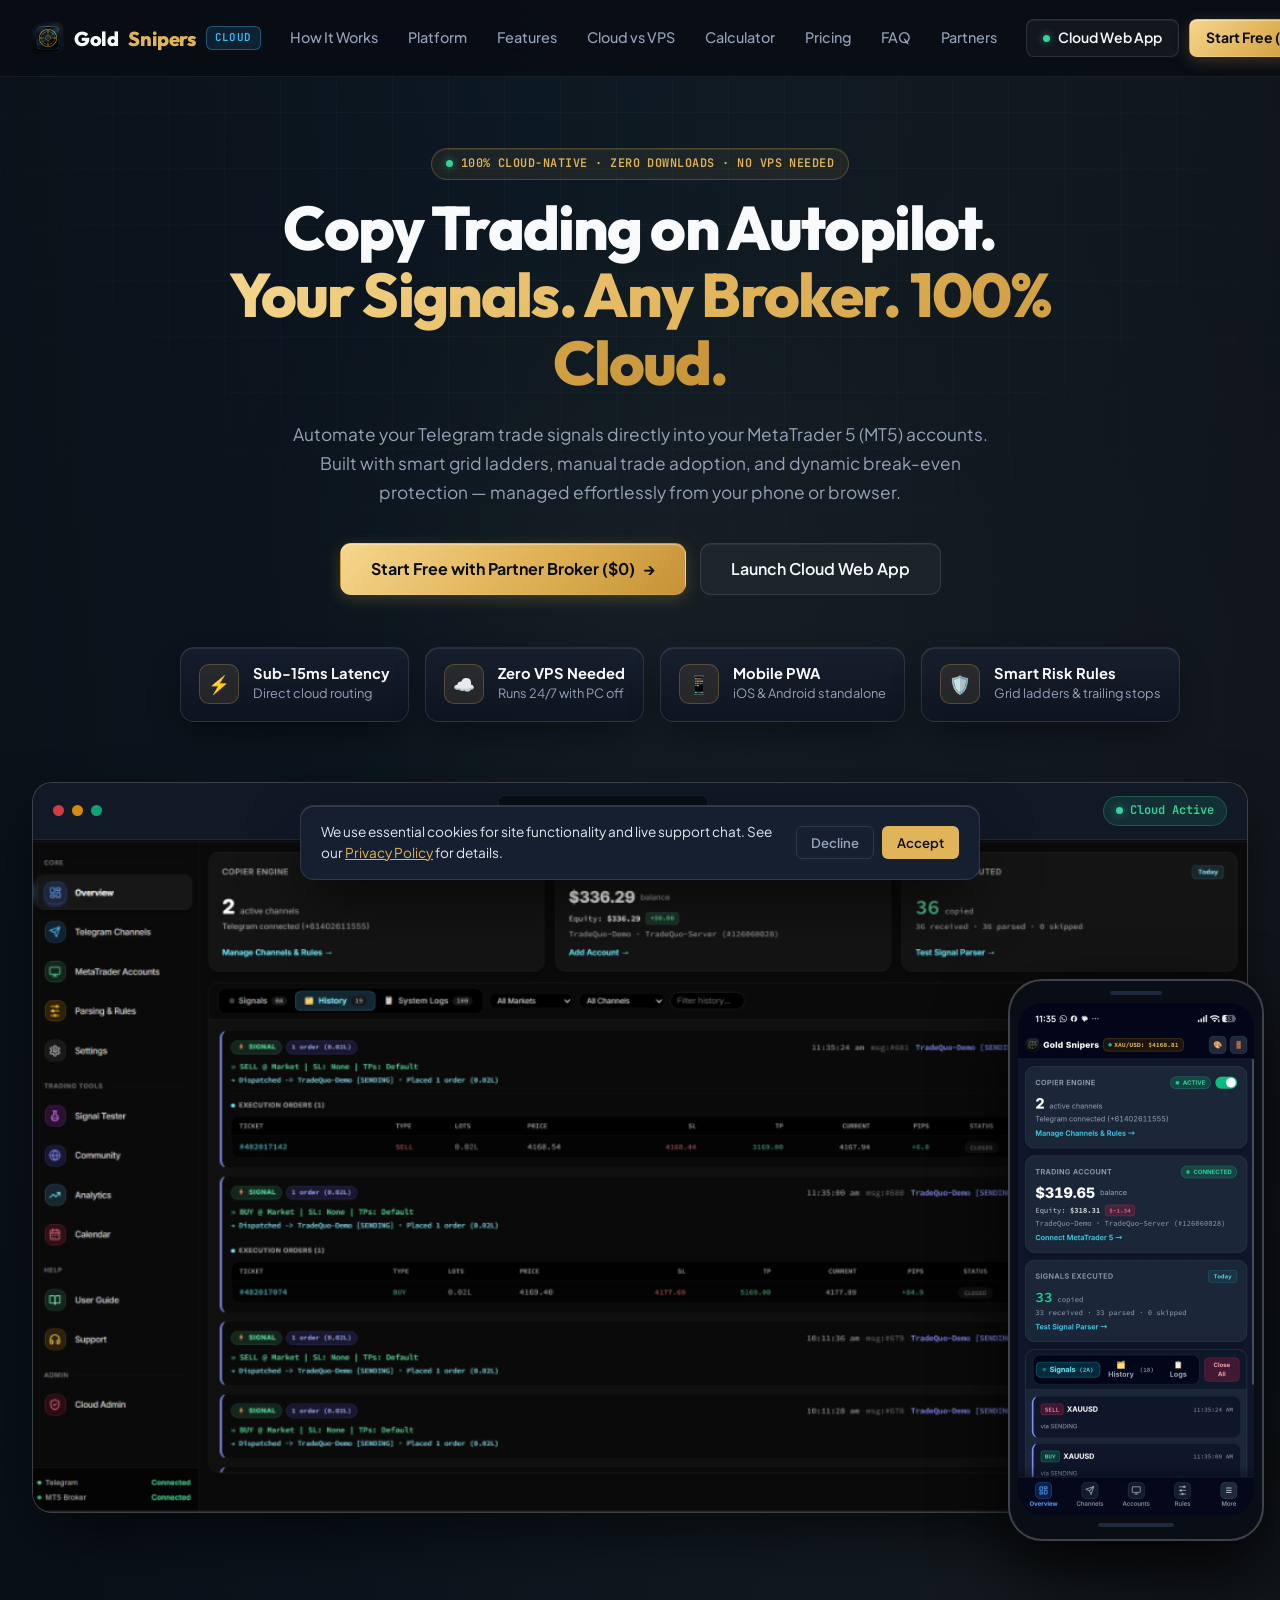
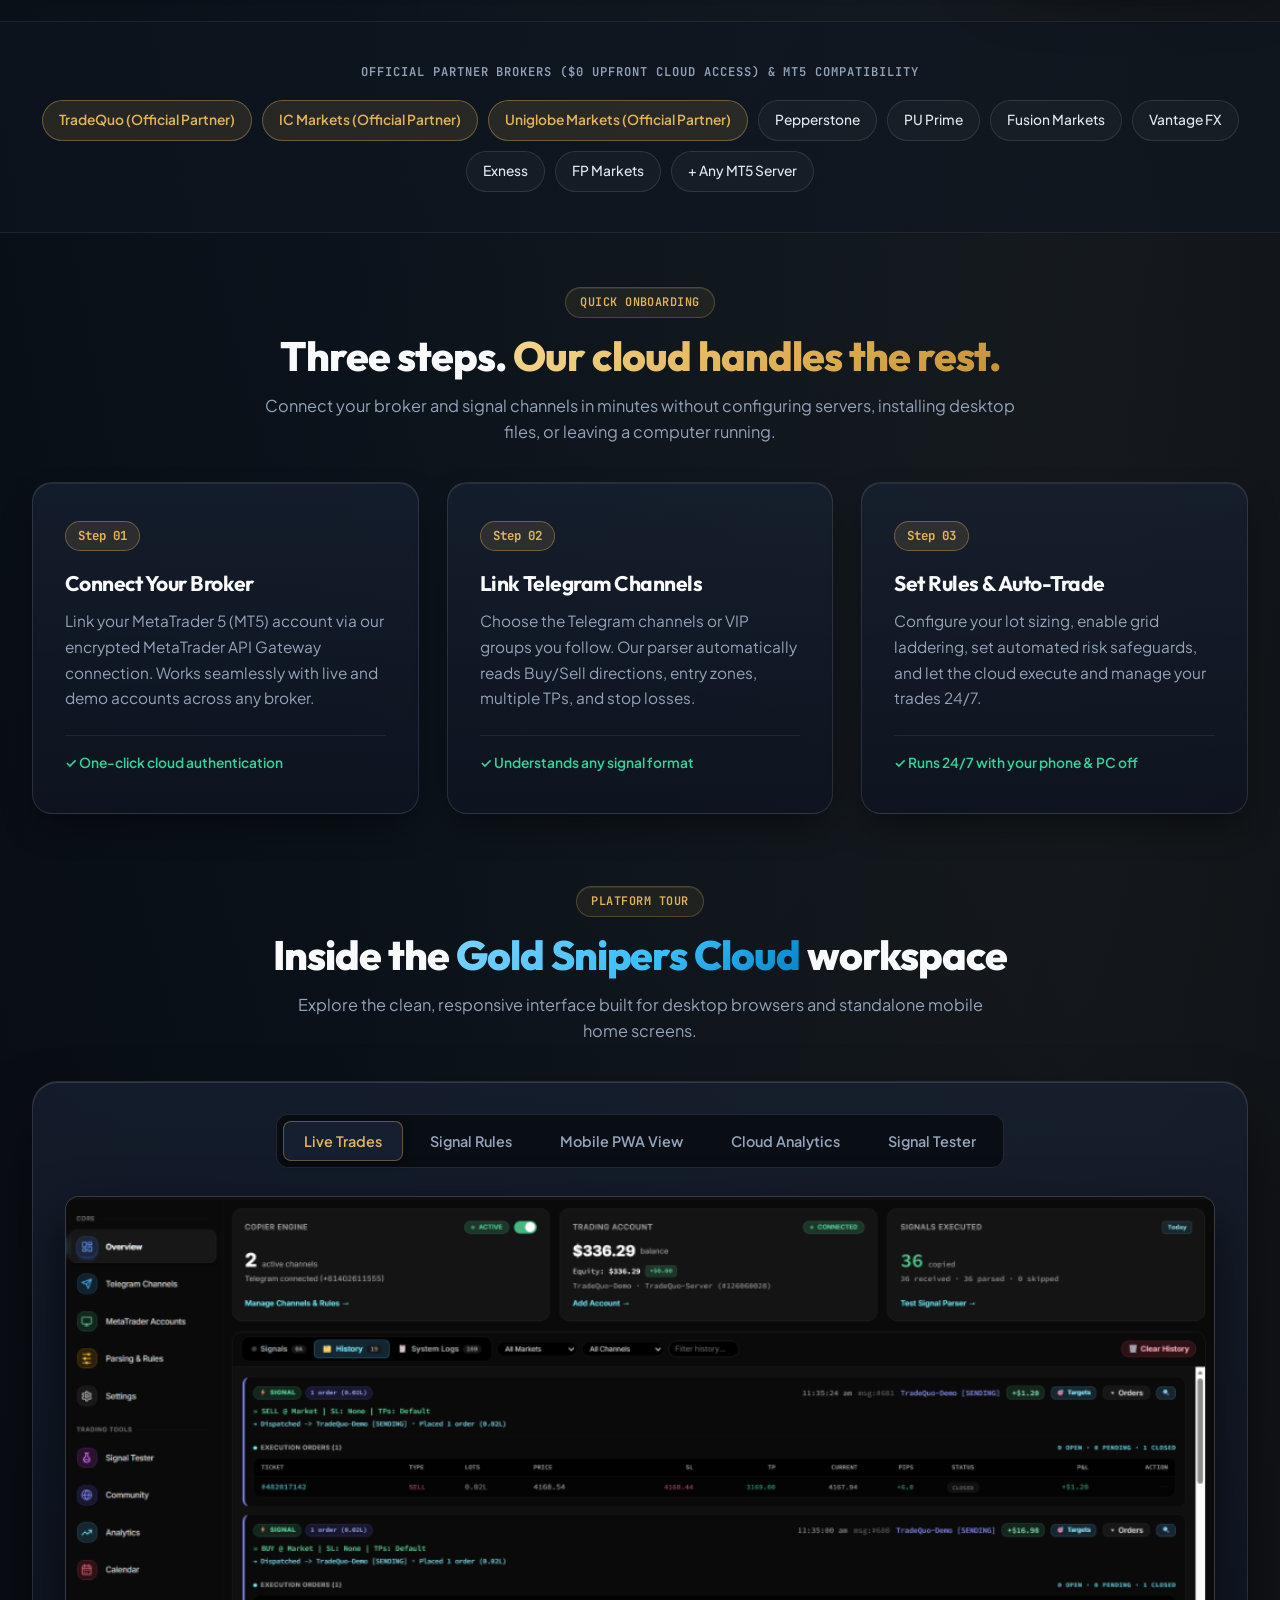
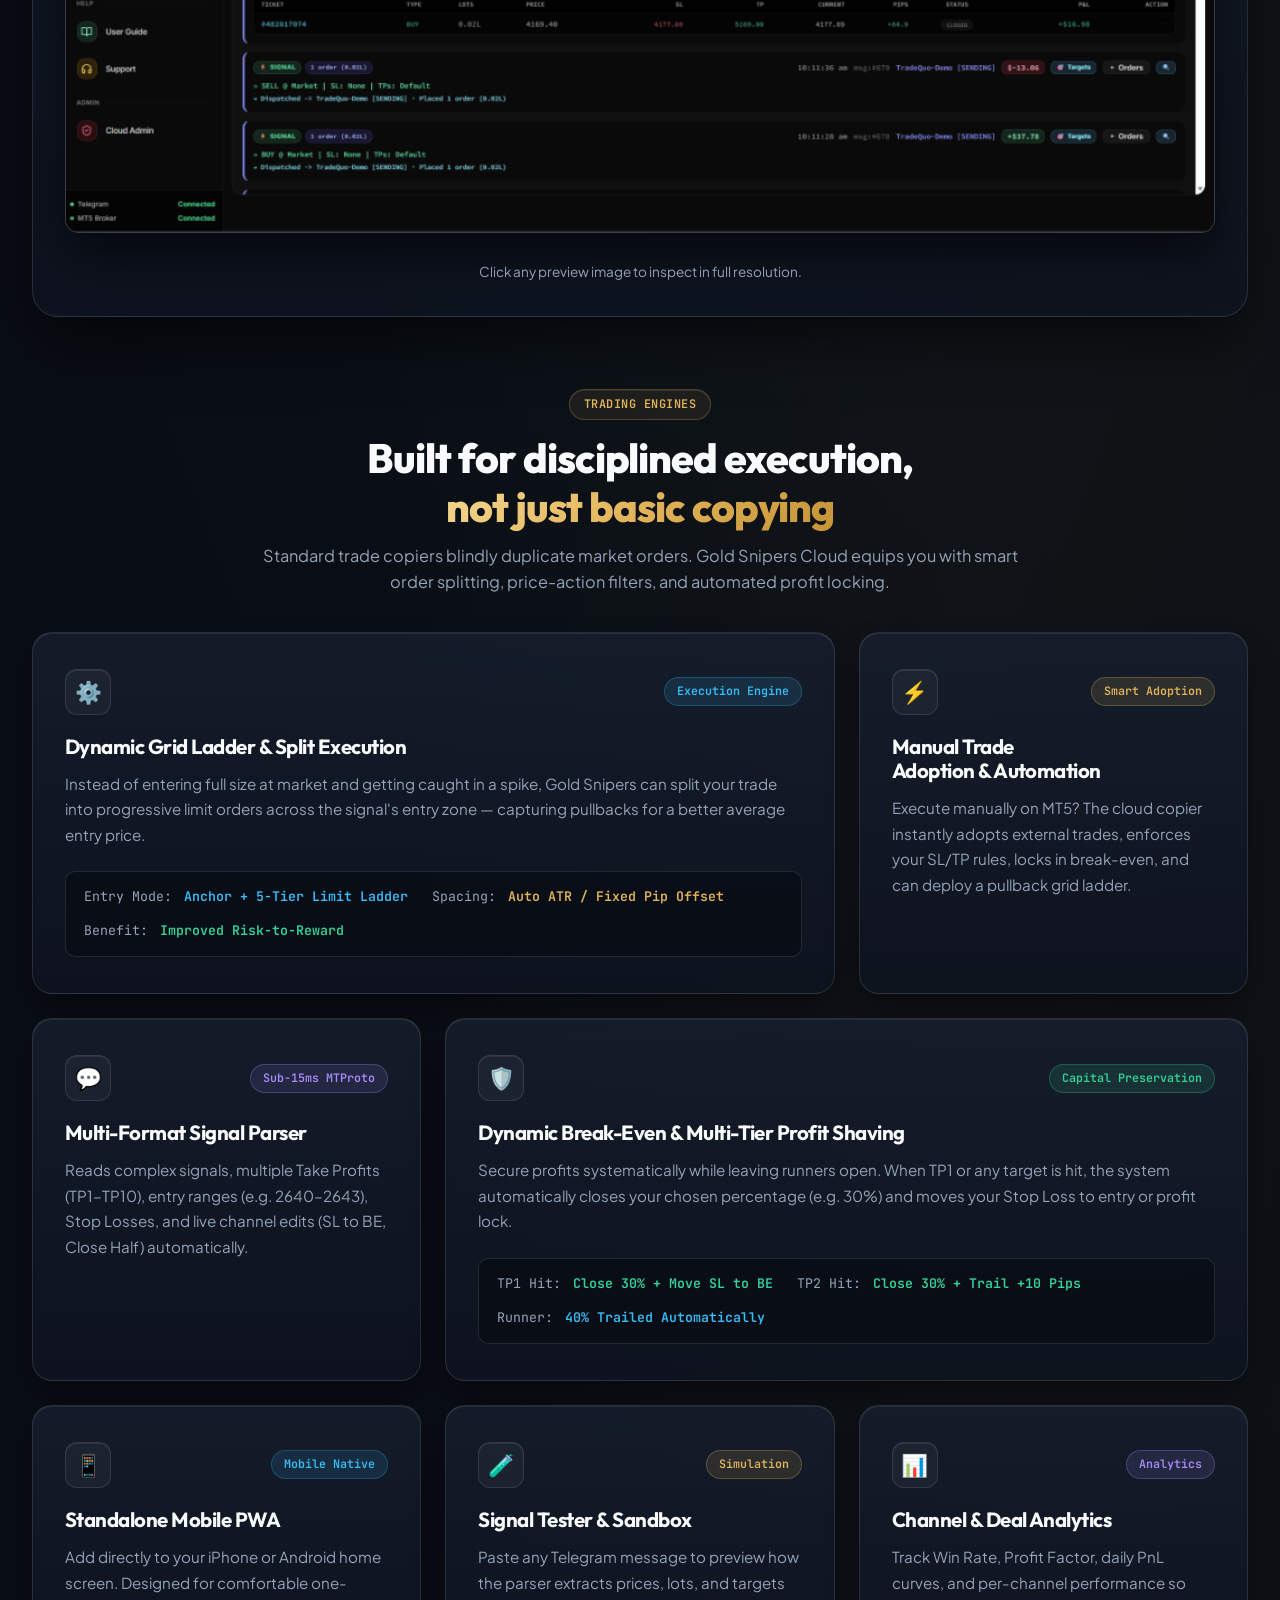
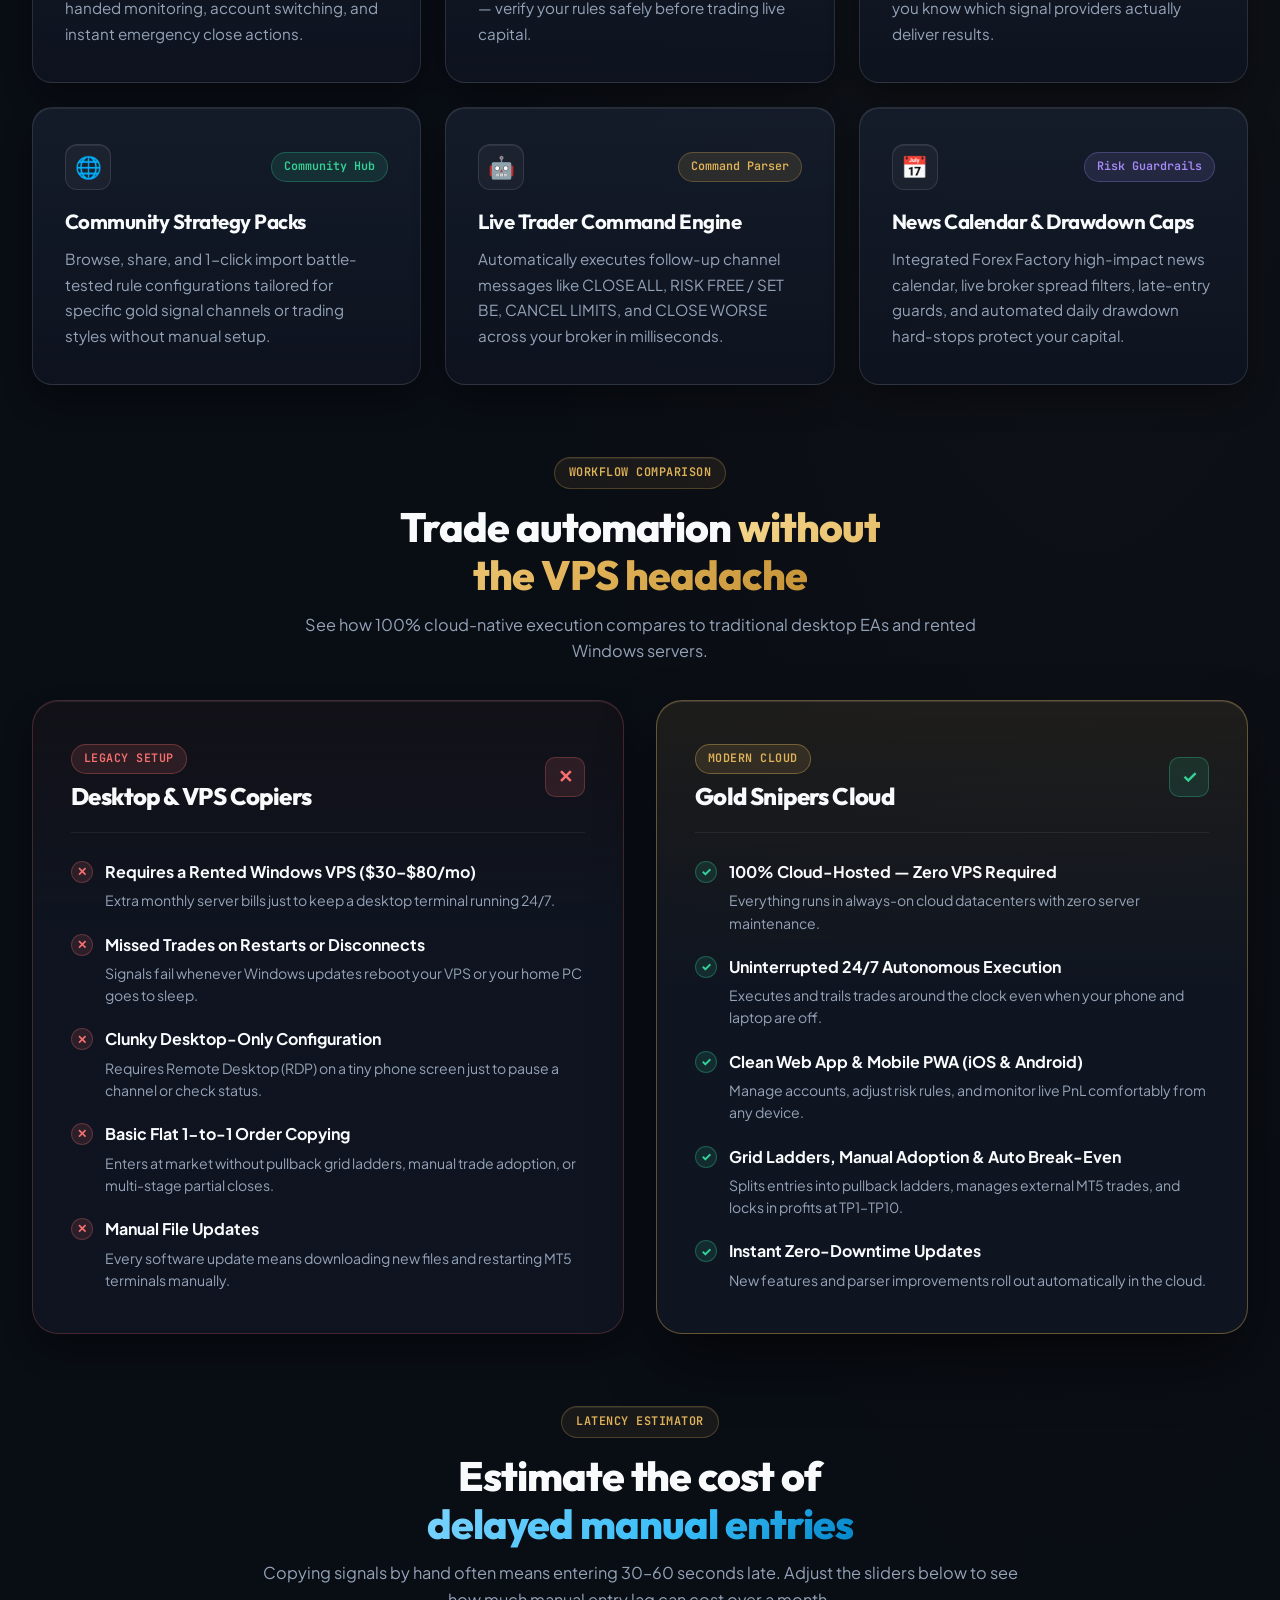
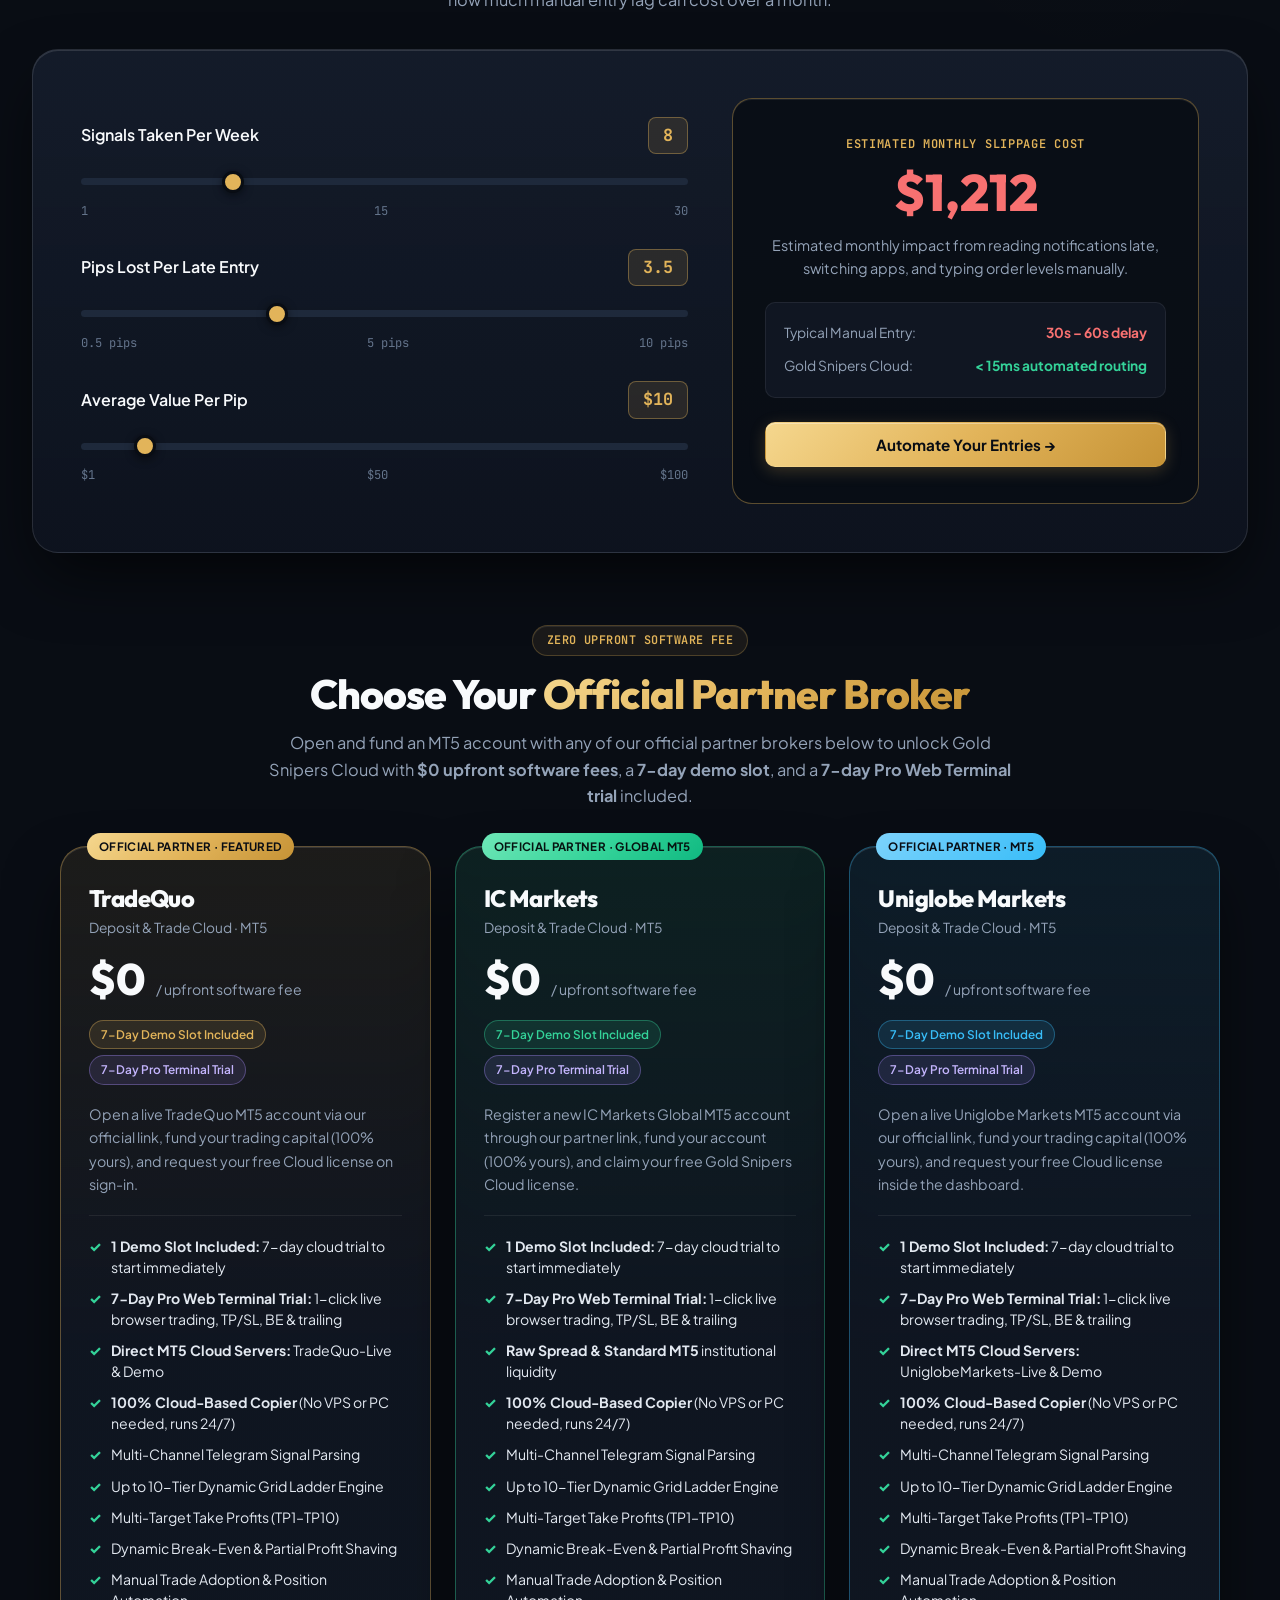
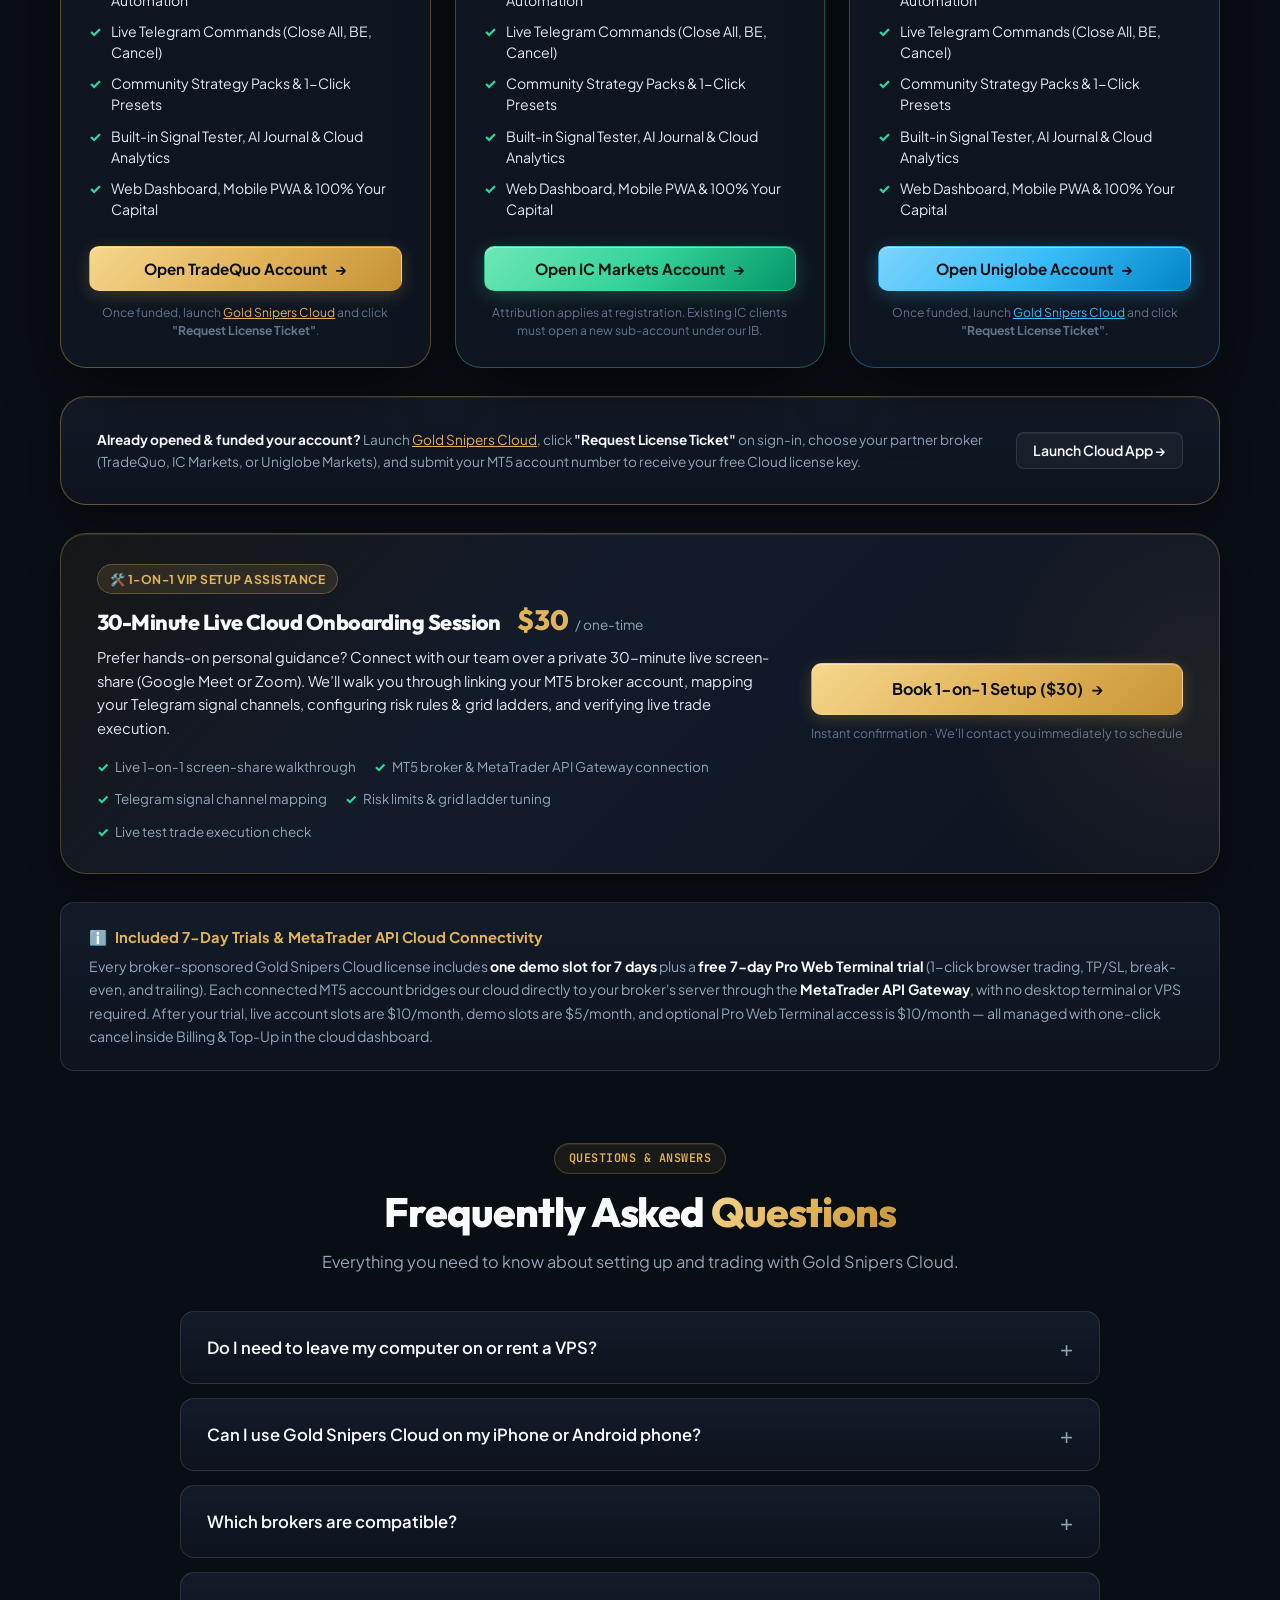
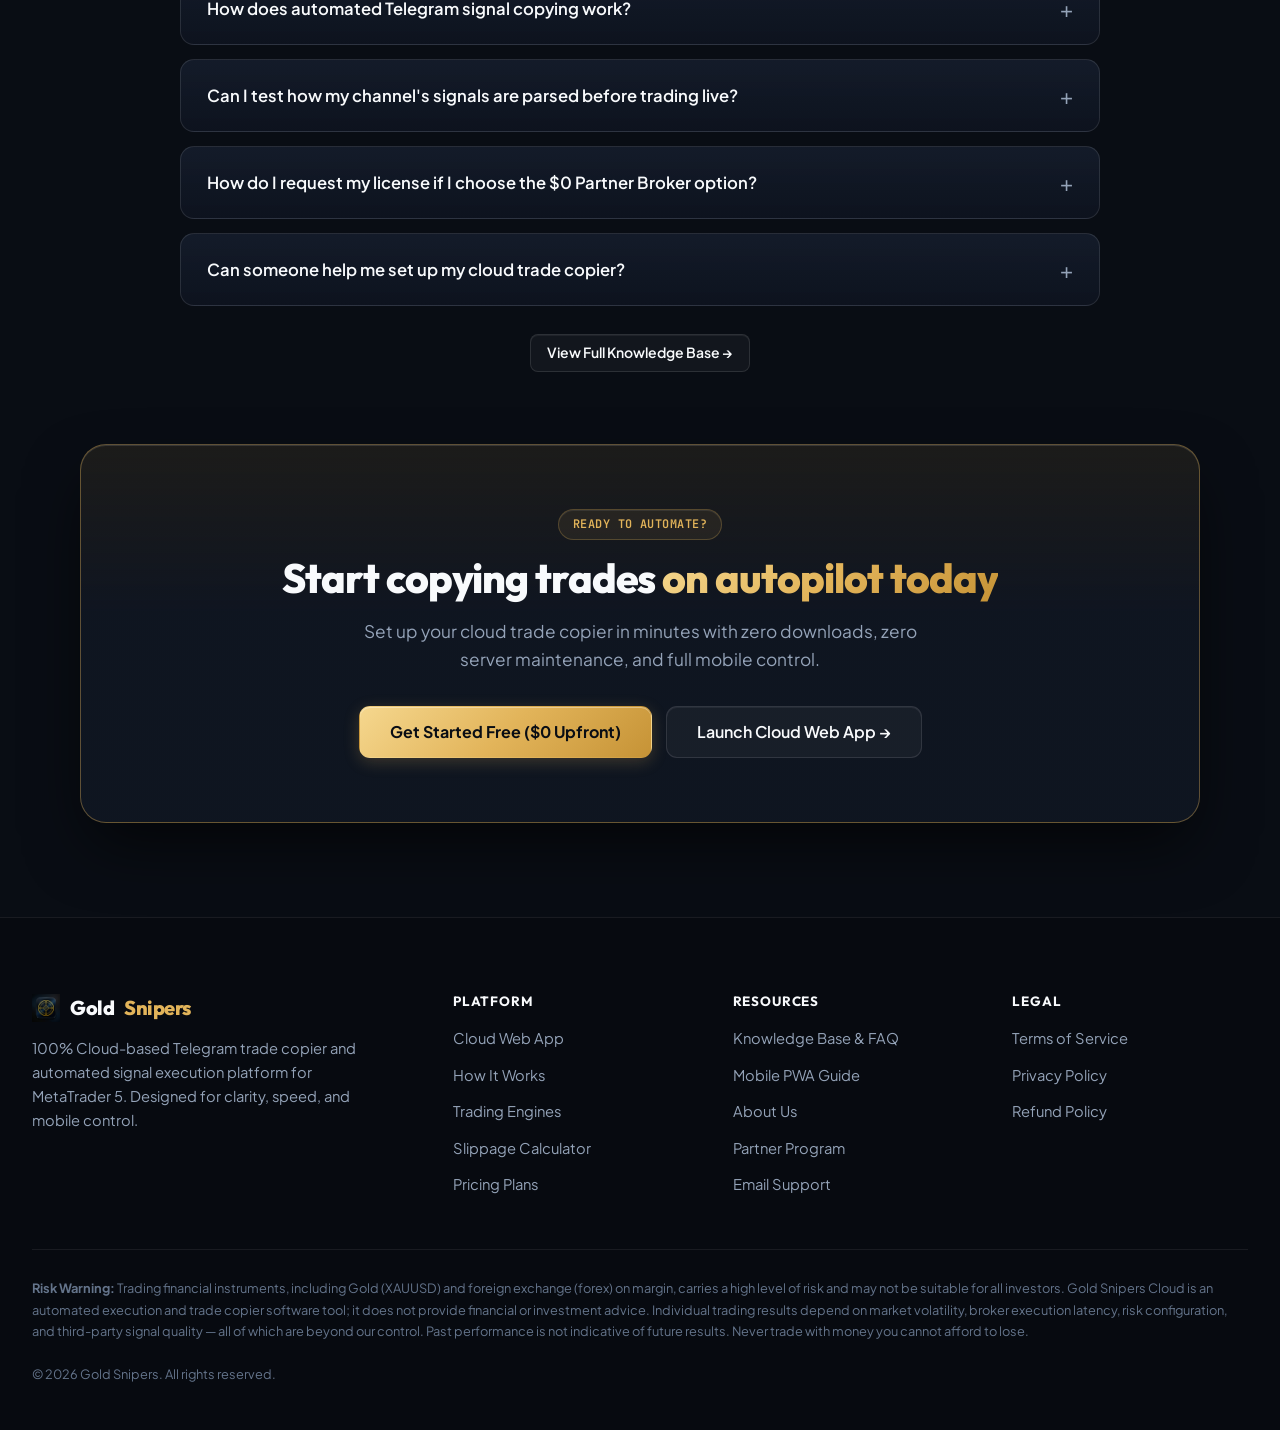
==== commit 3fb3c270: "style(pricing): distinct Gold/Emerald/Cyan themes per broker, 7-day Pro Terminal trial & full featur" ====
--- a/index.html
+++ b/index.html
@@ -29,7 +29,7 @@
     <link rel="preconnect" href="https://fonts.gstatic.com" crossorigin>
     <link href="https://fonts.googleapis.com/css2?family=Inter:wght@400;500;600;700&family=Outfit:wght@500;600;700;800&family=Plus+Jakarta+Sans:wght@400;500;600;700&family=JetBrains+Mono:wght@400;500;600&display=swap" rel="stylesheet">
 
-    <link rel="stylesheet" href="style.css?v=402.0">
+    <link rel="stylesheet" href="style.css?v=403.0">
 
     <!-- Structured Data -->
     <script type="application/ld+json">
@@ -624,11 +624,11 @@
                 <div class="section-header text-center">
                     <div class="section-eyebrow">Zero Upfront Software Fee</div>
                     <h2>Choose Your <span class="gold-text">Official Partner Broker</span></h2>
-                    <p>Open and fund an MT5 account with any of our official partner brokers below to unlock Gold Snipers Cloud with <strong>$0 upfront software fees</strong> and a 7-day demo slot included.</p>
+                    <p>Open and fund an MT5 account with any of our official partner brokers below to unlock Gold Snipers Cloud with <strong>$0 upfront software fees</strong>, a <strong>7-day demo slot</strong>, and a <strong>7-day Pro Web Terminal trial</strong> included.</p>
                 </div>
 
                 <div class="pricing-broker-grid">
-                    <!-- Partner 1: TradeQuo -->
+                    <!-- Partner 1: TradeQuo (Gold Theme) -->
                     <div class="pricing-card-v2 pricing-broker-card featured-broker">
                         <div class="plan-badge-top">Official Partner · Featured</div>
                         <div class="plan-header">
@@ -639,18 +639,32 @@
                             <span class="price-val">$0</span>
                             <span class="price-cycle">/ upfront software fee</span>
                         </div>
-                        <div class="broker-freedom-pill broker-partner-pill">
-                            <span>7-Day Demo Slot Included</span>
+                        <div class="pricing-pill-row">
+                            <div class="broker-freedom-pill broker-partner-pill">
+                                <span>7-Day Demo Slot Included</span>
+                            </div>
+                            <div class="broker-freedom-pill broker-trial-pill" title="Place and manage trades from the browser with TP/SL, break-even, trailing and one-click market orders for 7 days free">
+                                <span>7-Day Pro Terminal Trial</span>
+                            </div>
                         </div>
                         <p class="pricing-explainer">
                             Open a live TradeQuo MT5 account via our official link, fund your trading capital (100% yours), and request your free Cloud license on sign-in.
                         </p>
 
                         <ul class="pricing-feature-list">
+                            <li><span class="check-mark">✓</span> <span><strong>1 Demo Slot Included:</strong> 7-day cloud trial to start immediately</span></li>
+                            <li><span class="check-mark">✓</span> <span><strong>7-Day Pro Web Terminal Trial:</strong> 1-click live browser trading, TP/SL, BE &amp; trailing</span></li>
                             <li><span class="check-mark">✓</span> <span><strong>Direct MT5 Cloud Servers:</strong> TradeQuo-Live &amp; Demo</span></li>
-                            <li><span class="check-mark">✓</span> <span><strong>7-Day Demo Slot Included</strong> to test immediately</span></li>
-                            <li><span class="check-mark">✓</span> <span><strong>Full Cloud Suite</strong> unlocked with $0 license fee</span></li>
-                            <li><span class="check-mark">✓</span> <span><strong>100% Your Capital:</strong> withdraw anytime via broker</span></li>
+                            <li><span class="check-mark">✓</span> <span><strong>100% Cloud-Based Copier</strong> (No VPS or PC needed, runs 24/7)</span></li>
+                            <li><span class="check-mark">✓</span> <span>Multi-Channel Telegram Signal Parsing</span></li>
+                            <li><span class="check-mark">✓</span> <span>Up to 10-Tier Dynamic Grid Ladder Engine</span></li>
+                            <li><span class="check-mark">✓</span> <span>Multi-Target Take Profits (TP1–TP10)</span></li>
+                            <li><span class="check-mark">✓</span> <span>Dynamic Break-Even &amp; Partial Profit Shaving</span></li>
+                            <li><span class="check-mark">✓</span> <span>Manual Trade Adoption &amp; Position Automation</span></li>
+                            <li><span class="check-mark">✓</span> <span>Live Telegram Commands (Close All, BE, Cancel)</span></li>
+                            <li><span class="check-mark">✓</span> <span>Community Strategy Packs &amp; 1-Click Presets</span></li>
+                            <li><span class="check-mark">✓</span> <span>Built-in Signal Tester, AI Journal &amp; Cloud Analytics</span></li>
+                            <li><span class="check-mark">✓</span> <span>Web Dashboard, Mobile PWA &amp; 100% Your Capital</span></li>
                         </ul>
 
                         <div class="pricing-card-footer">
@@ -662,9 +676,9 @@
                         </div>
                     </div>
 
-                    <!-- Partner 2: IC Markets -->
-                    <div class="pricing-card-v2 pricing-broker-card featured-broker">
-                        <div class="plan-badge-top broker-cyan">Official Partner · Global MT5</div>
+                    <!-- Partner 2: IC Markets (Emerald Theme) -->
+                    <div class="pricing-card-v2 pricing-broker-card featured-emerald">
+                        <div class="plan-badge-top broker-emerald">Official Partner · Global MT5</div>
                         <div class="plan-header">
                             <h3>IC Markets</h3>
                             <p class="plan-tagline">Deposit &amp; Trade Cloud · MT5</p>
@@ -673,22 +687,36 @@
                             <span class="price-val">$0</span>
                             <span class="price-cycle">/ upfront software fee</span>
                         </div>
-                        <div class="broker-freedom-pill broker-partner-pill">
-                            <span>7-Day Demo Slot Included</span>
+                        <div class="pricing-pill-row">
+                            <div class="broker-freedom-pill broker-emerald-pill">
+                                <span>7-Day Demo Slot Included</span>
+                            </div>
+                            <div class="broker-freedom-pill broker-trial-pill" title="Place and manage trades from the browser with TP/SL, break-even, trailing and one-click market orders for 7 days free">
+                                <span>7-Day Pro Terminal Trial</span>
+                            </div>
                         </div>
                         <p class="pricing-explainer">
                             Register a new IC Markets Global MT5 account through our partner link, fund your account (100% yours), and claim your free Gold Snipers Cloud license.
                         </p>
 
                         <ul class="pricing-feature-list">
+                            <li><span class="check-mark">✓</span> <span><strong>1 Demo Slot Included:</strong> 7-day cloud trial to start immediately</span></li>
+                            <li><span class="check-mark">✓</span> <span><strong>7-Day Pro Web Terminal Trial:</strong> 1-click live browser trading, TP/SL, BE &amp; trailing</span></li>
                             <li><span class="check-mark">✓</span> <span><strong>Raw Spread &amp; Standard MT5</strong> institutional liquidity</span></li>
-                            <li><span class="check-mark">✓</span> <span><strong>7-Day Demo Slot Included</strong> to test immediately</span></li>
-                            <li><span class="check-mark">✓</span> <span><strong>Full Cloud Suite</strong> unlocked with $0 license fee</span></li>
-                            <li><span class="check-mark">✓</span> <span><strong>100% Your Capital:</strong> withdraw anytime via broker</span></li>
+                            <li><span class="check-mark">✓</span> <span><strong>100% Cloud-Based Copier</strong> (No VPS or PC needed, runs 24/7)</span></li>
+                            <li><span class="check-mark">✓</span> <span>Multi-Channel Telegram Signal Parsing</span></li>
+                            <li><span class="check-mark">✓</span> <span>Up to 10-Tier Dynamic Grid Ladder Engine</span></li>
+                            <li><span class="check-mark">✓</span> <span>Multi-Target Take Profits (TP1–TP10)</span></li>
+                            <li><span class="check-mark">✓</span> <span>Dynamic Break-Even &amp; Partial Profit Shaving</span></li>
+                            <li><span class="check-mark">✓</span> <span>Manual Trade Adoption &amp; Position Automation</span></li>
+                            <li><span class="check-mark">✓</span> <span>Live Telegram Commands (Close All, BE, Cancel)</span></li>
+                            <li><span class="check-mark">✓</span> <span>Community Strategy Packs &amp; 1-Click Presets</span></li>
+                            <li><span class="check-mark">✓</span> <span>Built-in Signal Tester, AI Journal &amp; Cloud Analytics</span></li>
+                            <li><span class="check-mark">✓</span> <span>Web Dashboard, Mobile PWA &amp; 100% Your Capital</span></li>
                         </ul>
 
                         <div class="pricing-card-footer">
-                            <a id="btn-ib-icmarkets" href="https://secure.ic.com/en/Account/Register?camp=95928" class="btn btn-primary btn-block" target="_blank" rel="noopener noreferrer">
+                            <a id="btn-ib-icmarkets" href="https://secure.ic.com/en/Account/Register?camp=95928" class="btn btn-emerald btn-block" target="_blank" rel="noopener noreferrer">
                                 <span>Open IC Markets Account</span>
                                 <span class="btn-arrow">&rarr;</span>
                             </a>
@@ -696,9 +724,9 @@
                         </div>
                     </div>
 
-                    <!-- Partner 3: Uniglobe Markets -->
-                    <div class="pricing-card-v2 pricing-broker-card featured-broker">
-                        <div class="plan-badge-top broker-alt">Official Partner · MT5</div>
+                    <!-- Partner 3: Uniglobe Markets (Cyan Theme) -->
+                    <div class="pricing-card-v2 pricing-broker-card featured-cloud">
+                        <div class="plan-badge-top broker-cyan">Official Partner · MT5</div>
                         <div class="plan-header">
                             <h3>Uniglobe Markets</h3>
                             <p class="plan-tagline">Deposit &amp; Trade Cloud · MT5</p>
@@ -707,61 +735,53 @@
                             <span class="price-val">$0</span>
                             <span class="price-cycle">/ upfront software fee</span>
                         </div>
-                        <div class="broker-freedom-pill broker-partner-pill">
-                            <span>7-Day Demo Slot Included</span>
+                        <div class="pricing-pill-row">
+                            <div class="broker-freedom-pill broker-cyan-pill">
+                                <span>7-Day Demo Slot Included</span>
+                            </div>
+                            <div class="broker-freedom-pill broker-trial-pill" title="Place and manage trades from the browser with TP/SL, break-even, trailing and one-click market orders for 7 days free">
+                                <span>7-Day Pro Terminal Trial</span>
+                            </div>
                         </div>
                         <p class="pricing-explainer">
                             Open a live Uniglobe Markets MT5 account via our official link, fund your trading capital (100% yours), and request your free Cloud license inside the dashboard.
                         </p>
 
                         <ul class="pricing-feature-list">
+                            <li><span class="check-mark">✓</span> <span><strong>1 Demo Slot Included:</strong> 7-day cloud trial to start immediately</span></li>
+                            <li><span class="check-mark">✓</span> <span><strong>7-Day Pro Web Terminal Trial:</strong> 1-click live browser trading, TP/SL, BE &amp; trailing</span></li>
                             <li><span class="check-mark">✓</span> <span><strong>Direct MT5 Cloud Servers:</strong> UniglobeMarkets-Live &amp; Demo</span></li>
-                            <li><span class="check-mark">✓</span> <span><strong>7-Day Demo Slot Included</strong> to test immediately</span></li>
-                            <li><span class="check-mark">✓</span> <span><strong>Full Cloud Suite</strong> unlocked with $0 license fee</span></li>
-                            <li><span class="check-mark">✓</span> <span><strong>100% Your Capital:</strong> withdraw anytime via broker</span></li>
+                            <li><span class="check-mark">✓</span> <span><strong>100% Cloud-Based Copier</strong> (No VPS or PC needed, runs 24/7)</span></li>
+                            <li><span class="check-mark">✓</span> <span>Multi-Channel Telegram Signal Parsing</span></li>
+                            <li><span class="check-mark">✓</span> <span>Up to 10-Tier Dynamic Grid Ladder Engine</span></li>
+                            <li><span class="check-mark">✓</span> <span>Multi-Target Take Profits (TP1–TP10)</span></li>
+                            <li><span class="check-mark">✓</span> <span>Dynamic Break-Even &amp; Partial Profit Shaving</span></li>
+                            <li><span class="check-mark">✓</span> <span>Manual Trade Adoption &amp; Position Automation</span></li>
+                            <li><span class="check-mark">✓</span> <span>Live Telegram Commands (Close All, BE, Cancel)</span></li>
+                            <li><span class="check-mark">✓</span> <span>Community Strategy Packs &amp; 1-Click Presets</span></li>
+                            <li><span class="check-mark">✓</span> <span>Built-in Signal Tester, AI Journal &amp; Cloud Analytics</span></li>
+                            <li><span class="check-mark">✓</span> <span>Web Dashboard, Mobile PWA &amp; 100% Your Capital</span></li>
                         </ul>
 
                         <div class="pricing-card-footer">
-                            <a id="btn-ib-uniglobe" href="https://www.uniglobemarkets.com/open-live-account?rl=J9YZXT8P" class="btn btn-primary btn-block" target="_blank" rel="noopener noreferrer">
+                            <a id="btn-ib-uniglobe" href="https://www.uniglobemarkets.com/open-live-account?rl=J9YZXT8P" class="btn btn-blue btn-block" target="_blank" rel="noopener noreferrer">
                                 <span>Open Uniglobe Account</span>
                                 <span class="btn-arrow">&rarr;</span>
                             </a>
-                            <p class="plan-sub-note">Once funded, launch <a href="https://cloud.goldsnipersbot.com" target="_blank" rel="noopener noreferrer" style="color: var(--accent-gold); text-decoration: underline;">Gold Snipers Cloud</a> and click <strong>"Request License Ticket"</strong>.</p>
-                        </div>
-                    </div>
-                </div>
-
-                <!-- Shared Included Cloud Features Panel -->
-                <div class="partner-included-panel">
-                    <div class="partner-included-header">
-                        <div>
-                            <h3>Included in Every Partner Cloud Plan</h3>
-                            <p>Every broker-sponsored license unlocks the full Gold Snipers Cloud platform with zero software fees.</p>
-                        </div>
+                            <p class="plan-sub-note">Once funded, launch <a href="https://cloud.goldsnipersbot.com" target="_blank" rel="noopener noreferrer" style="color: var(--accent-cyan); text-decoration: underline;">Gold Snipers Cloud</a> and click <strong>"Request License Ticket"</strong>.</p>
+                        </div>
+                    </div>
+                </div>
+
+                <!-- Compact Claim Bar -->
+                <div class="partner-included-panel partner-claim-compact">
+                    <div class="partner-claim-bar" style="margin-top: 0; padding-top: 0; border-top: none;">
+                        <p>
+                            <strong>Already opened &amp; funded your account?</strong> Launch <a href="https://cloud.goldsnipersbot.com" target="_blank" rel="noopener noreferrer" style="color: var(--accent-gold); text-decoration: underline;">Gold Snipers Cloud</a>, click <strong>"Request License Ticket"</strong> on sign-in, choose your partner broker (TradeQuo, IC Markets, or Uniglobe Markets), and submit your MT5 account number to receive your free Cloud license key.
+                        </p>
                         <a href="https://cloud.goldsnipersbot.com" class="btn btn-secondary btn-sm" target="_blank" rel="noopener noreferrer">
                             <span>Launch Cloud App &rarr;</span>
                         </a>
-                    </div>
-
-                    <ul class="partner-included-grid">
-                        <li><span class="check-mark">✓</span> <span><strong>1 Demo Slot Included:</strong> 7-day cloud trial to start immediately</span></li>
-                        <li><span class="check-mark">✓</span> <span><strong>100% Cloud-Based Copier</strong> (No VPS or PC needed)</span></li>
-                        <li><span class="check-mark">✓</span> <span>Multi-Channel Telegram Signal Parsing</span></li>
-                        <li><span class="check-mark">✓</span> <span>Up to 10-Tier Dynamic Grid Ladder Engine</span></li>
-                        <li><span class="check-mark">✓</span> <span>Multi-Target Take Profits (TP1–TP10)</span></li>
-                        <li><span class="check-mark">✓</span> <span>Dynamic Break-Even &amp; Partial Profit Shaving</span></li>
-                        <li><span class="check-mark">✓</span> <span>Manual Trade Adoption &amp; Position Automation</span></li>
-                        <li><span class="check-mark">✓</span> <span>Live Telegram Commands (Close All, BE, Cancel)</span></li>
-                        <li><span class="check-mark">✓</span> <span>Community Strategy Packs &amp; 1-Click Presets</span></li>
-                        <li><span class="check-mark">✓</span> <span>Built-in Signal Tester &amp; Cloud Analytics</span></li>
-                        <li><span class="check-mark">✓</span> <span>Web Dashboard &amp; Standalone Mobile PWA</span></li>
-                        <li><span class="check-mark">✓</span> <span>Keep 100% of Your Deposited Trading Capital</span></li>
-                    </ul>
-
-                    <div class="partner-claim-bar">
-                        <p>
-                            <strong>Already opened &amp; funded your account?</strong> Launch <a href="https://cloud.goldsnipersbot.com" target="_blank" rel="noopener noreferrer" style="color: var(--accent-gold); text-decoration: underline;">Gold Snipers Cloud</a>, click <strong>"Request License Ticket"</strong> on sign-in, select your partner broker (TradeQuo, IC Markets, or Uniglobe Markets), and submit your MT5 account number for verification.
-                        </p>
                     </div>
                 </div>
 
@@ -802,10 +822,10 @@
                 <div class="gateway-notice-box">
                     <div class="notice-header">
                         <span>ℹ️</span>
-                        <strong>Included Demo Slot &amp; MetaTrader API Cloud Connectivity</strong>
+                        <strong>Included 7-Day Trials &amp; MetaTrader API Cloud Connectivity</strong>
                     </div>
                     <p>
-                        Every broker-sponsored Gold Snipers Cloud license includes <strong style="color: var(--text-main);">one demo slot for 7 days</strong> so you can connect and test immediately. Each connected MT5 account bridges our cloud directly to your broker's server through the <strong style="color: var(--text-main);">MetaTrader API Gateway</strong>, with no desktop terminal or VPS required. Live account slots are $10/month and additional demo slots are $5/month, managed inside Billing &amp; Top-Up in the cloud dashboard.
+                        Every broker-sponsored Gold Snipers Cloud license includes <strong style="color: var(--text-main);">one demo slot for 7 days</strong> plus a <strong style="color: var(--text-main);">free 7-day Pro Web Terminal trial</strong> (1-click browser trading, TP/SL, break-even, and trailing). Each connected MT5 account bridges our cloud directly to your broker's server through the <strong style="color: var(--text-main);">MetaTrader API Gateway</strong>, with no desktop terminal or VPS required. After your trial, live account slots are $10/month, demo slots are $5/month, and optional Pro Web Terminal access is $10/month — all managed with one-click cancel inside Billing &amp; Top-Up in the cloud dashboard.
                     </p>
                 </div>
             </div>
--- a/style.css
+++ b/style.css
@@ -303,6 +303,21 @@
     transform: translateY(-1px);
     border-color: rgba(125, 211, 252, 0.6);
     box-shadow: inset 0 1px 0 rgba(255, 255, 255, 0.6), 0 8px 26px rgba(56, 189, 248, 0.42);
+}
+
+.btn-emerald {
+    background: linear-gradient(135deg, #6EE7B7 0%, #34D399 50%, #059669 100%);
+    color: #061310;
+    font-weight: 700;
+    border: 1px solid rgba(52, 211, 153, 0.45);
+    box-shadow: inset 0 1px 0 rgba(255, 255, 255, 0.42), 0 4px 18px rgba(52, 211, 153, 0.26);
+}
+
+.btn-emerald:hover {
+    filter: brightness(1.08);
+    transform: translateY(-1px);
+    border-color: rgba(110, 231, 183, 0.65);
+    box-shadow: inset 0 1px 0 rgba(255, 255, 255, 0.58), 0 8px 26px rgba(52, 211, 153, 0.40);
 }
 
 .btn-secondary {
@@ -1615,6 +1630,59 @@
     box-shadow: 0 24px 52px -12px rgba(0, 0, 0, 0.72), 0 0 0 1px rgba(226, 180, 90, 0.22);
 }
 
+/* Per-Broker Distinct Card Themes */
+.pricing-card-v2.featured-emerald {
+    border-color: rgba(52, 211, 153, 0.38);
+    background: linear-gradient(180deg, rgba(52, 211, 153, 0.10) 0%, rgba(16, 22, 34, 0.92) 45%);
+    box-shadow: var(--shadow-elevated);
+}
+
+.pricing-broker-card.featured-emerald:hover {
+    border-color: #34D399;
+    box-shadow: 0 24px 52px -12px rgba(0, 0, 0, 0.72), 0 0 0 1px rgba(52, 211, 153, 0.28);
+}
+
+.pricing-broker-card.featured-cloud:hover {
+    border-color: #38BDF8;
+    box-shadow: 0 24px 52px -12px rgba(0, 0, 0, 0.72), 0 0 0 1px rgba(56, 189, 248, 0.28);
+}
+
+.plan-badge-top.broker-emerald {
+    background: linear-gradient(135deg, #6EE7B7 0%, #34D399 55%, #10B981 100%);
+    color: #061310;
+}
+
+.broker-emerald-pill {
+    background: var(--accent-green-soft);
+    border-color: rgba(52, 211, 153, 0.38);
+    color: var(--accent-green);
+}
+
+.broker-cyan-pill {
+    background: var(--accent-cyan-soft);
+    border-color: var(--border-teal);
+    color: var(--accent-cyan);
+}
+
+.broker-trial-pill {
+    background: rgba(167, 139, 250, 0.12);
+    border-color: rgba(167, 139, 250, 0.36);
+    color: #C4B5FD;
+}
+
+.partner-claim-compact {
+    padding: 20px 28px;
+}
+
+.pricing-broker-card .pricing-pill-row {
+    gap: 6px;
+}
+
+.pricing-broker-card .broker-freedom-pill {
+    font-size: 0.74rem;
+    padding: 4px 11px;
+}
+
 .pricing-broker-card .plan-badge-top {
     left: 26px;
     font-size: 0.72rem;
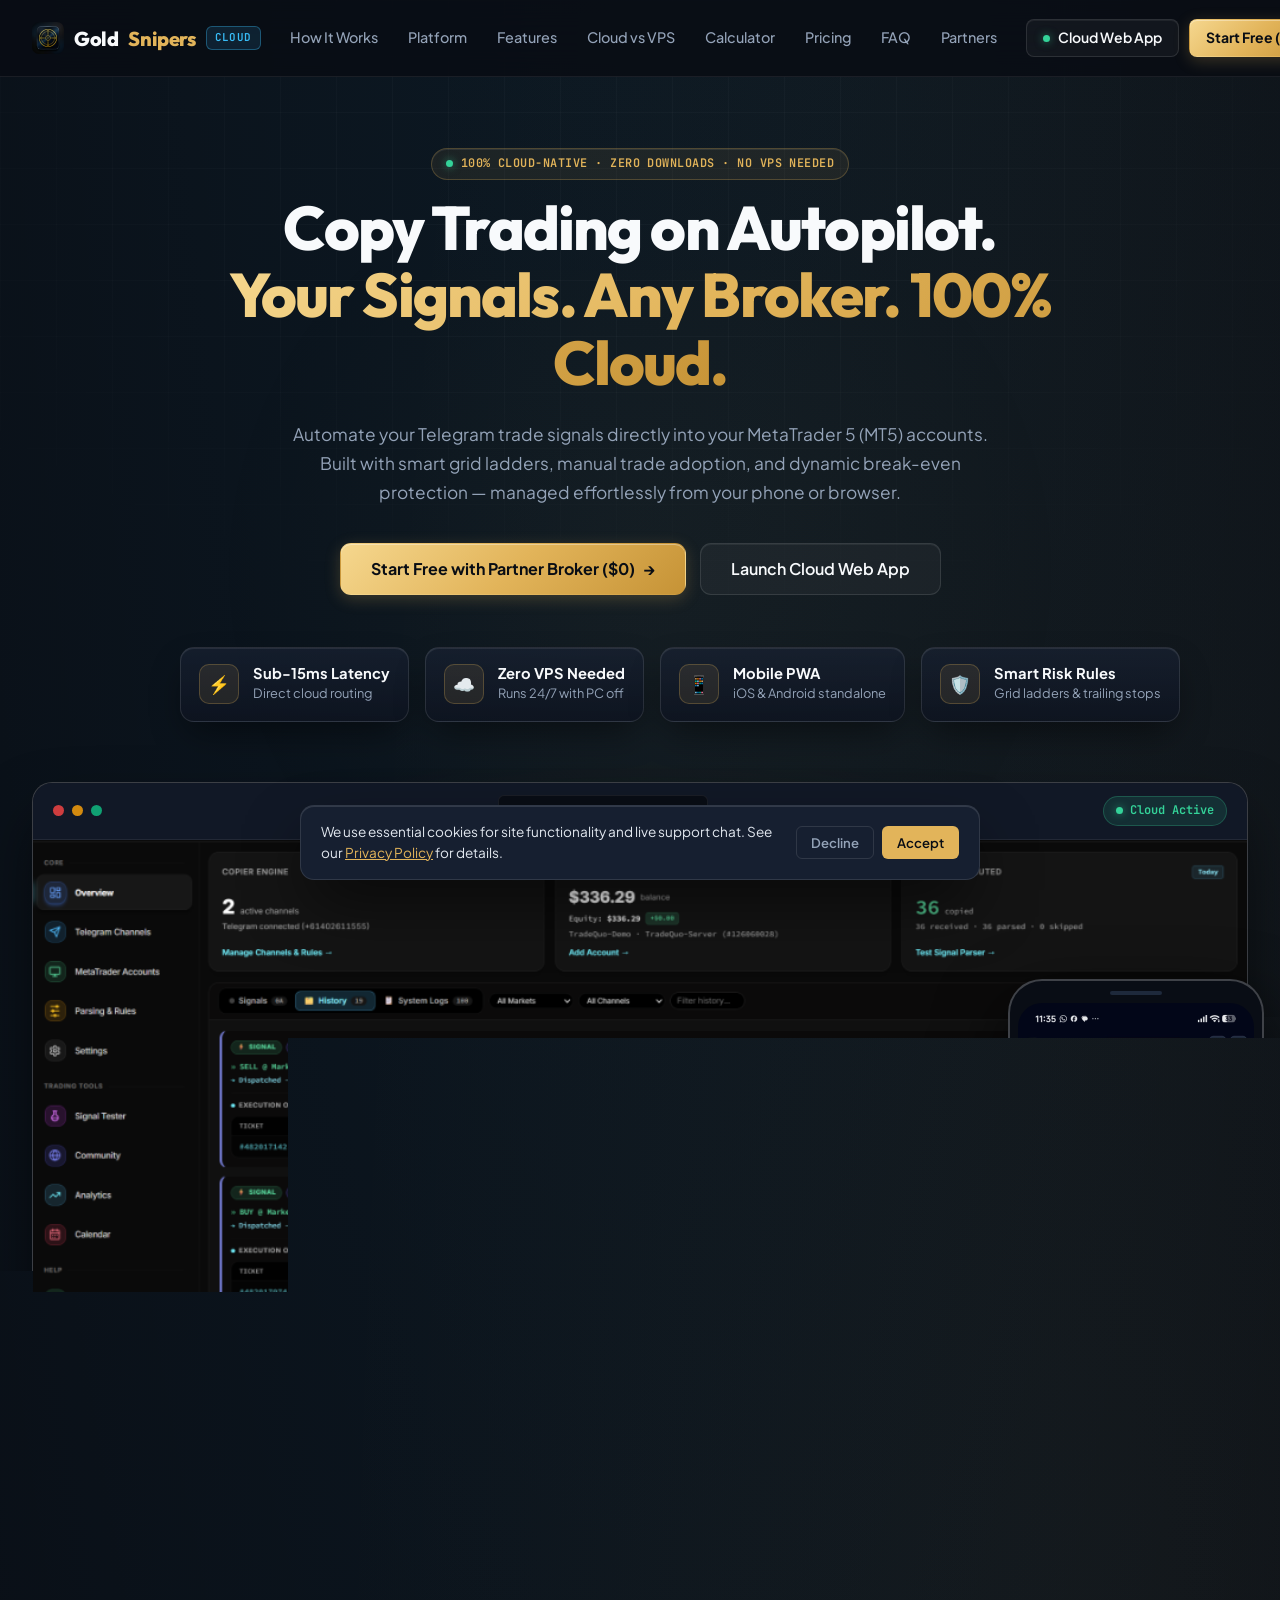
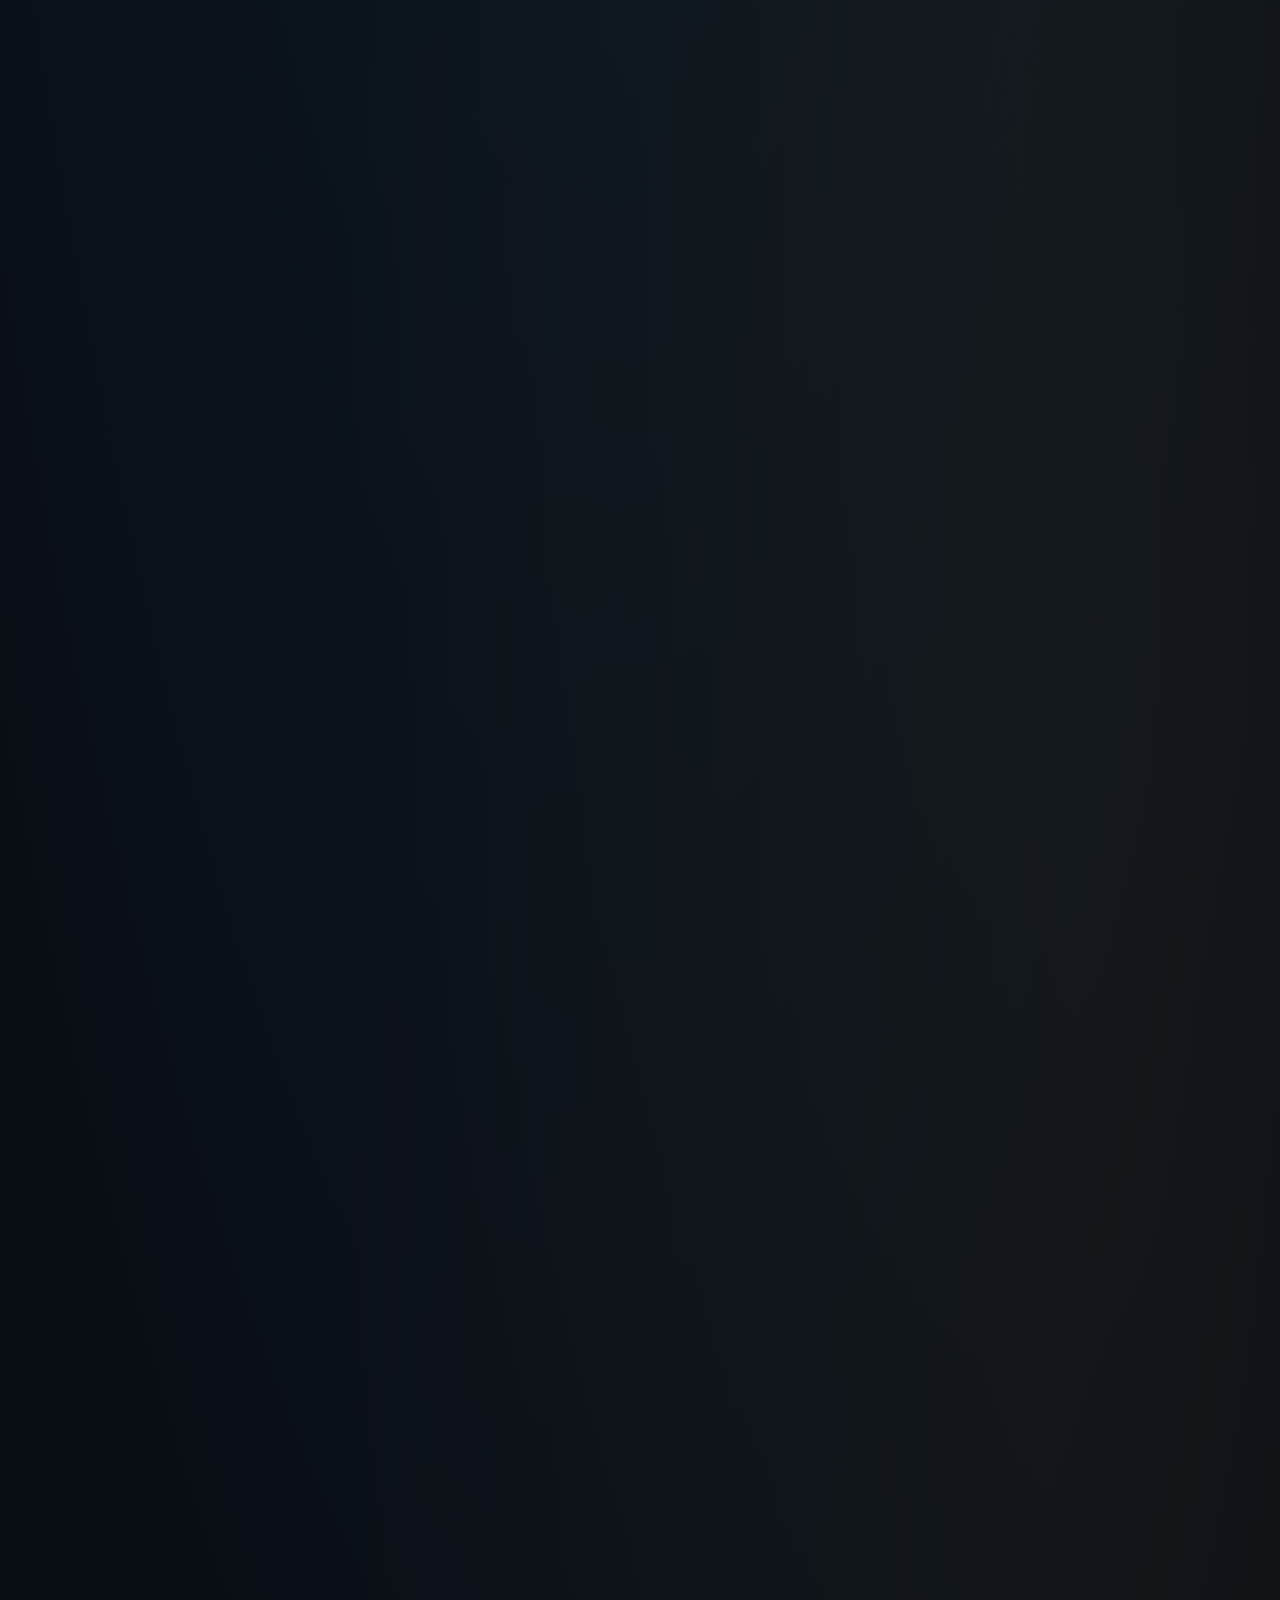
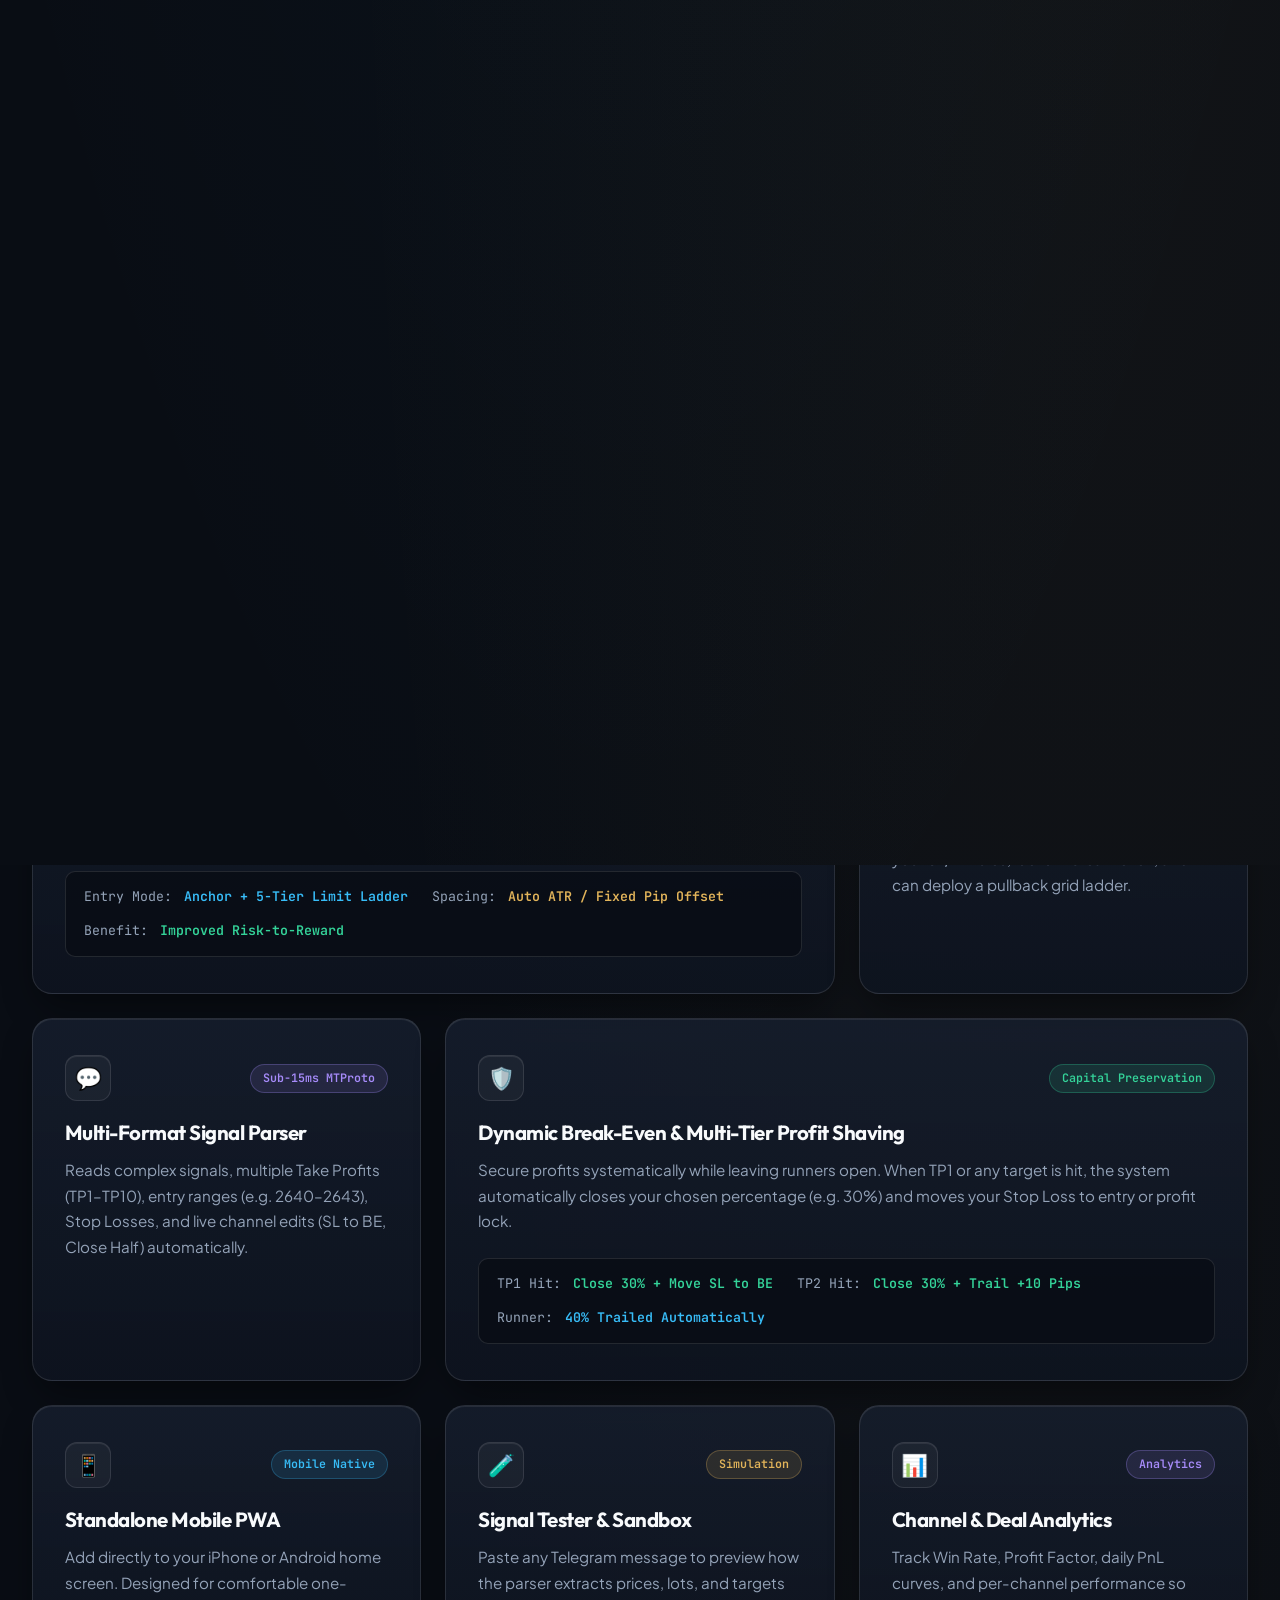
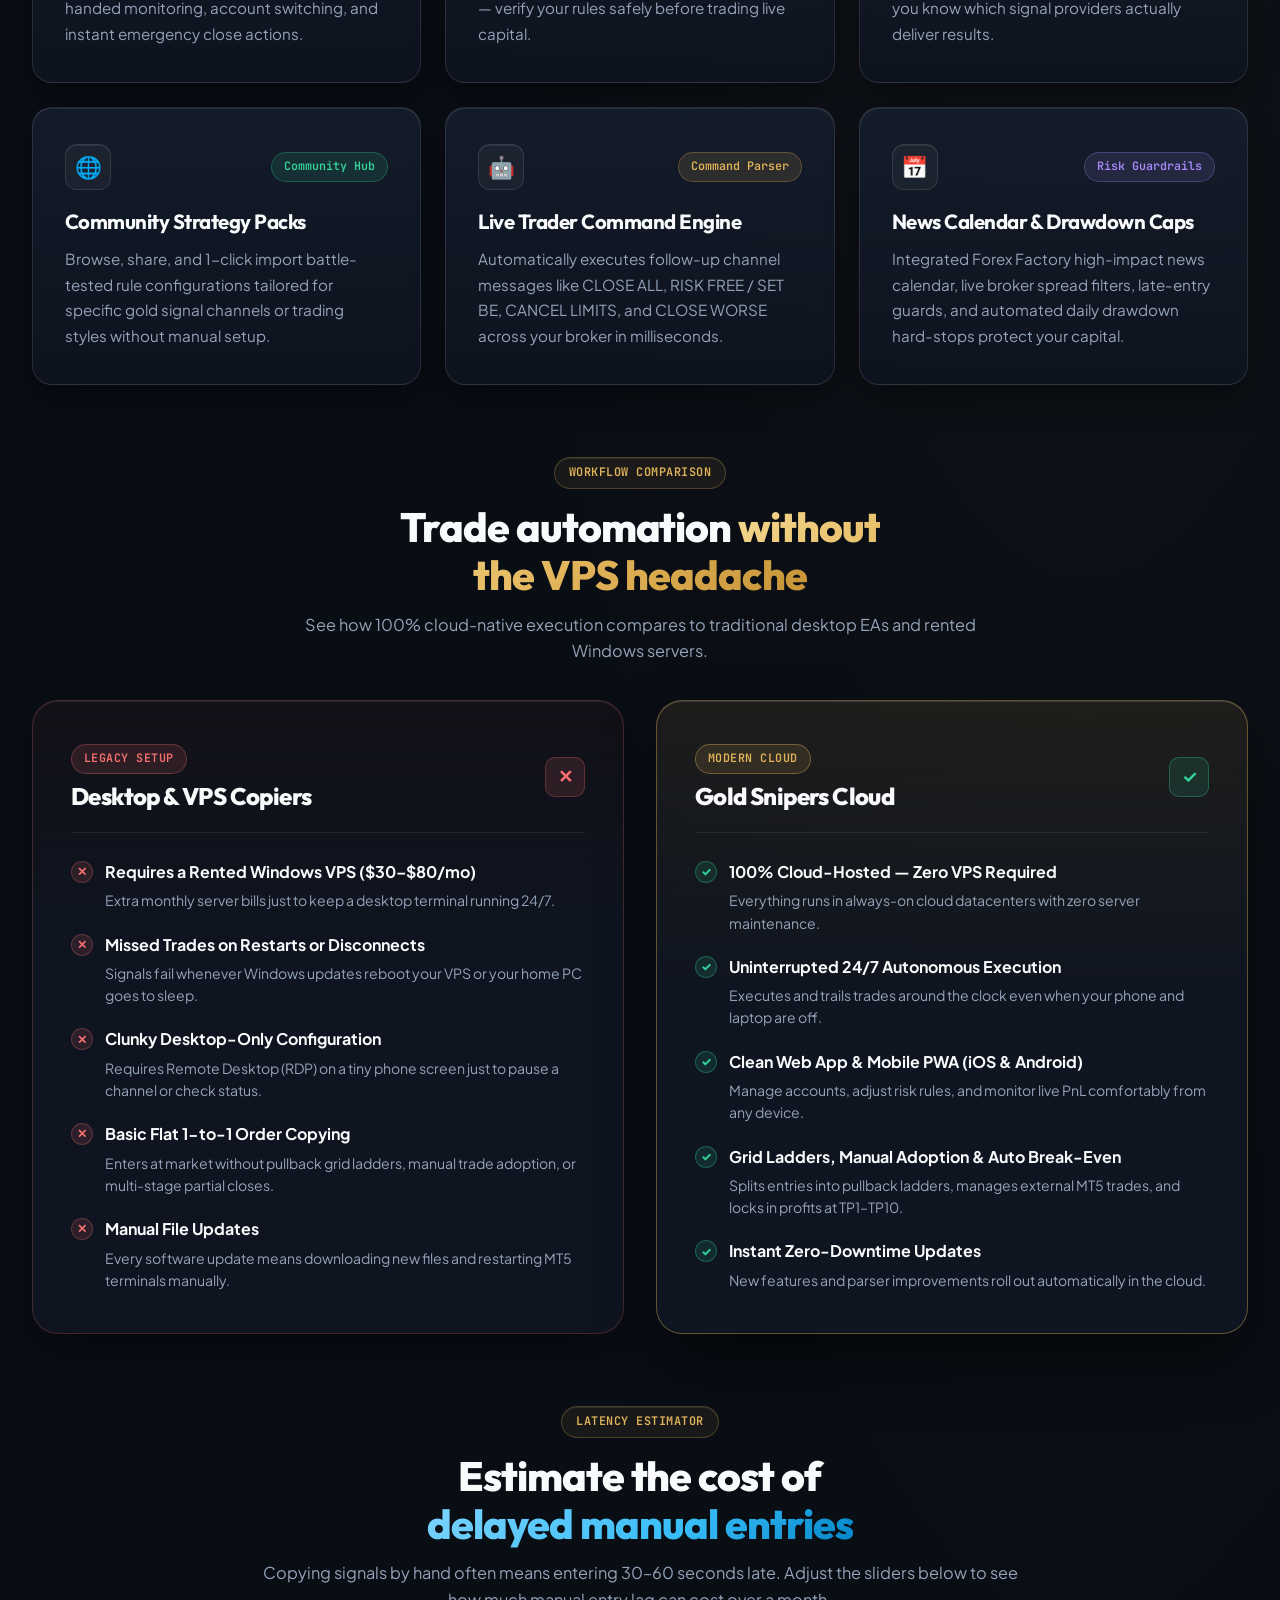
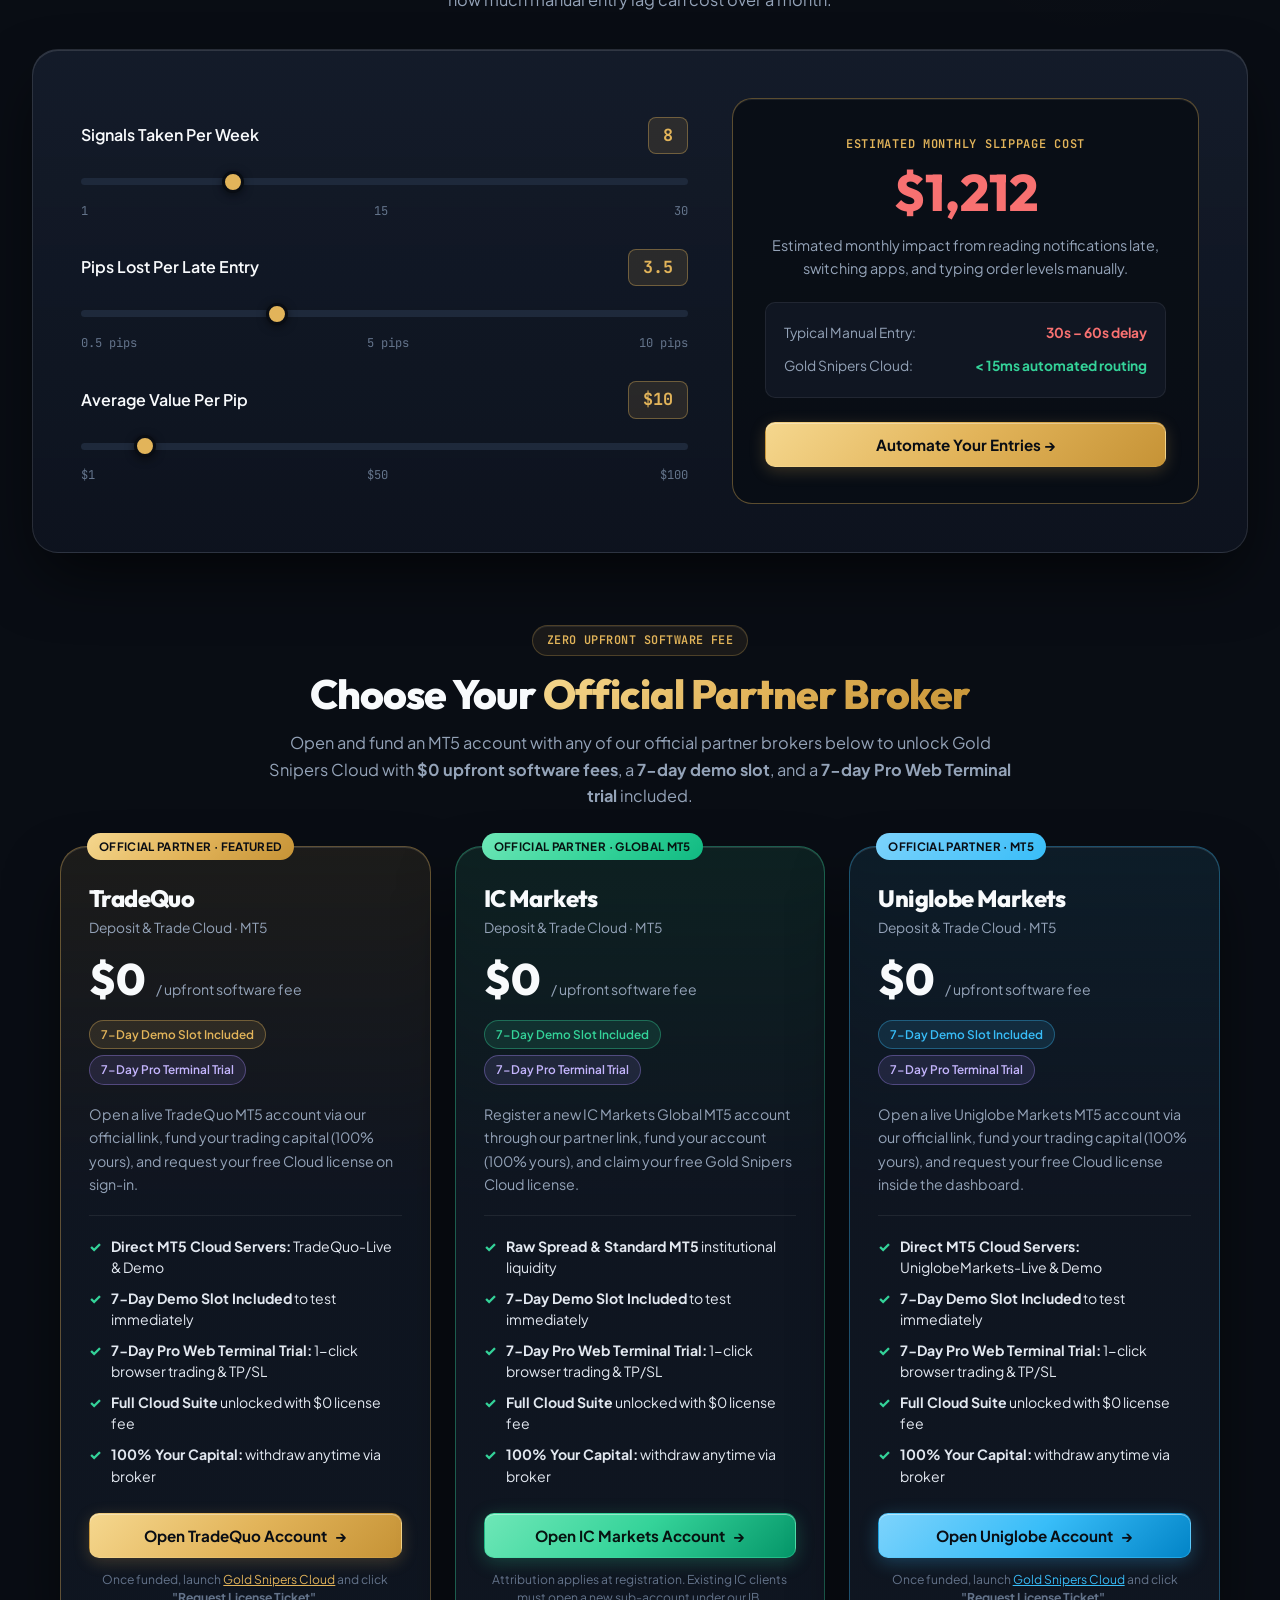
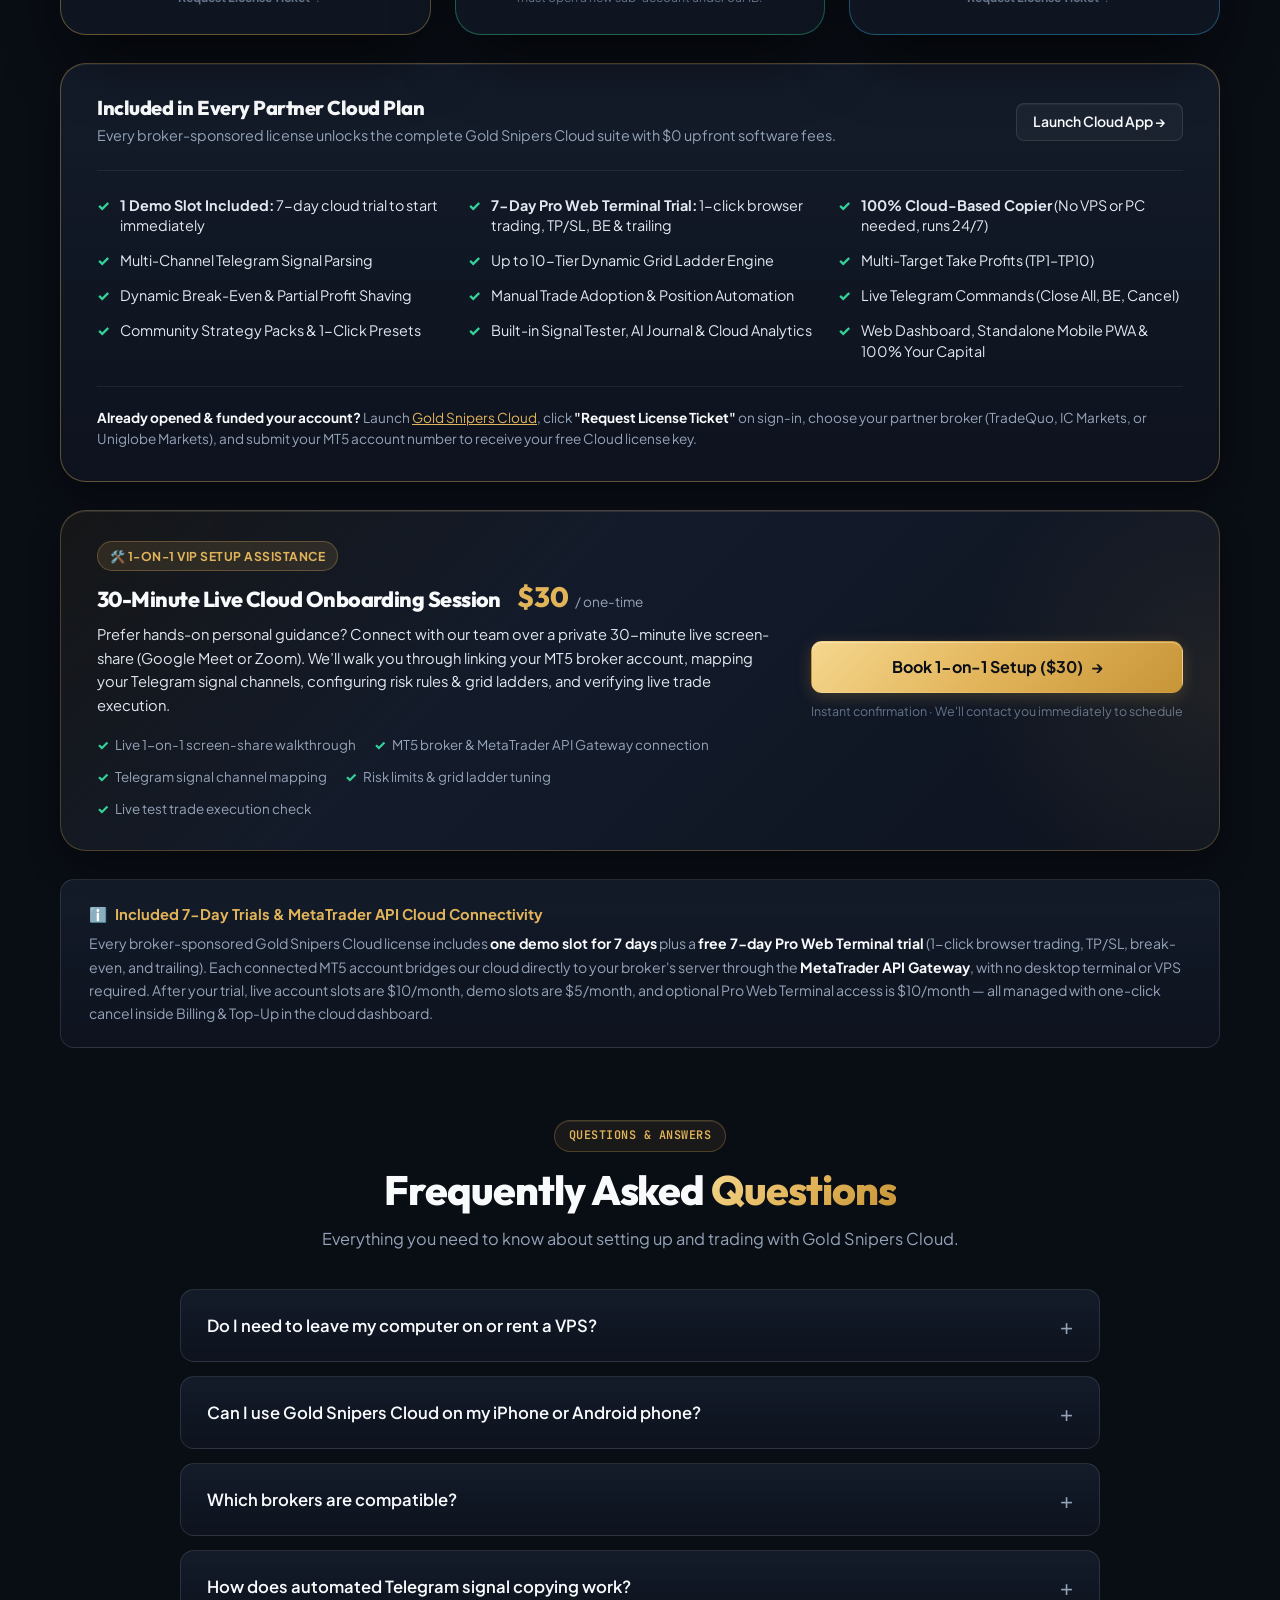
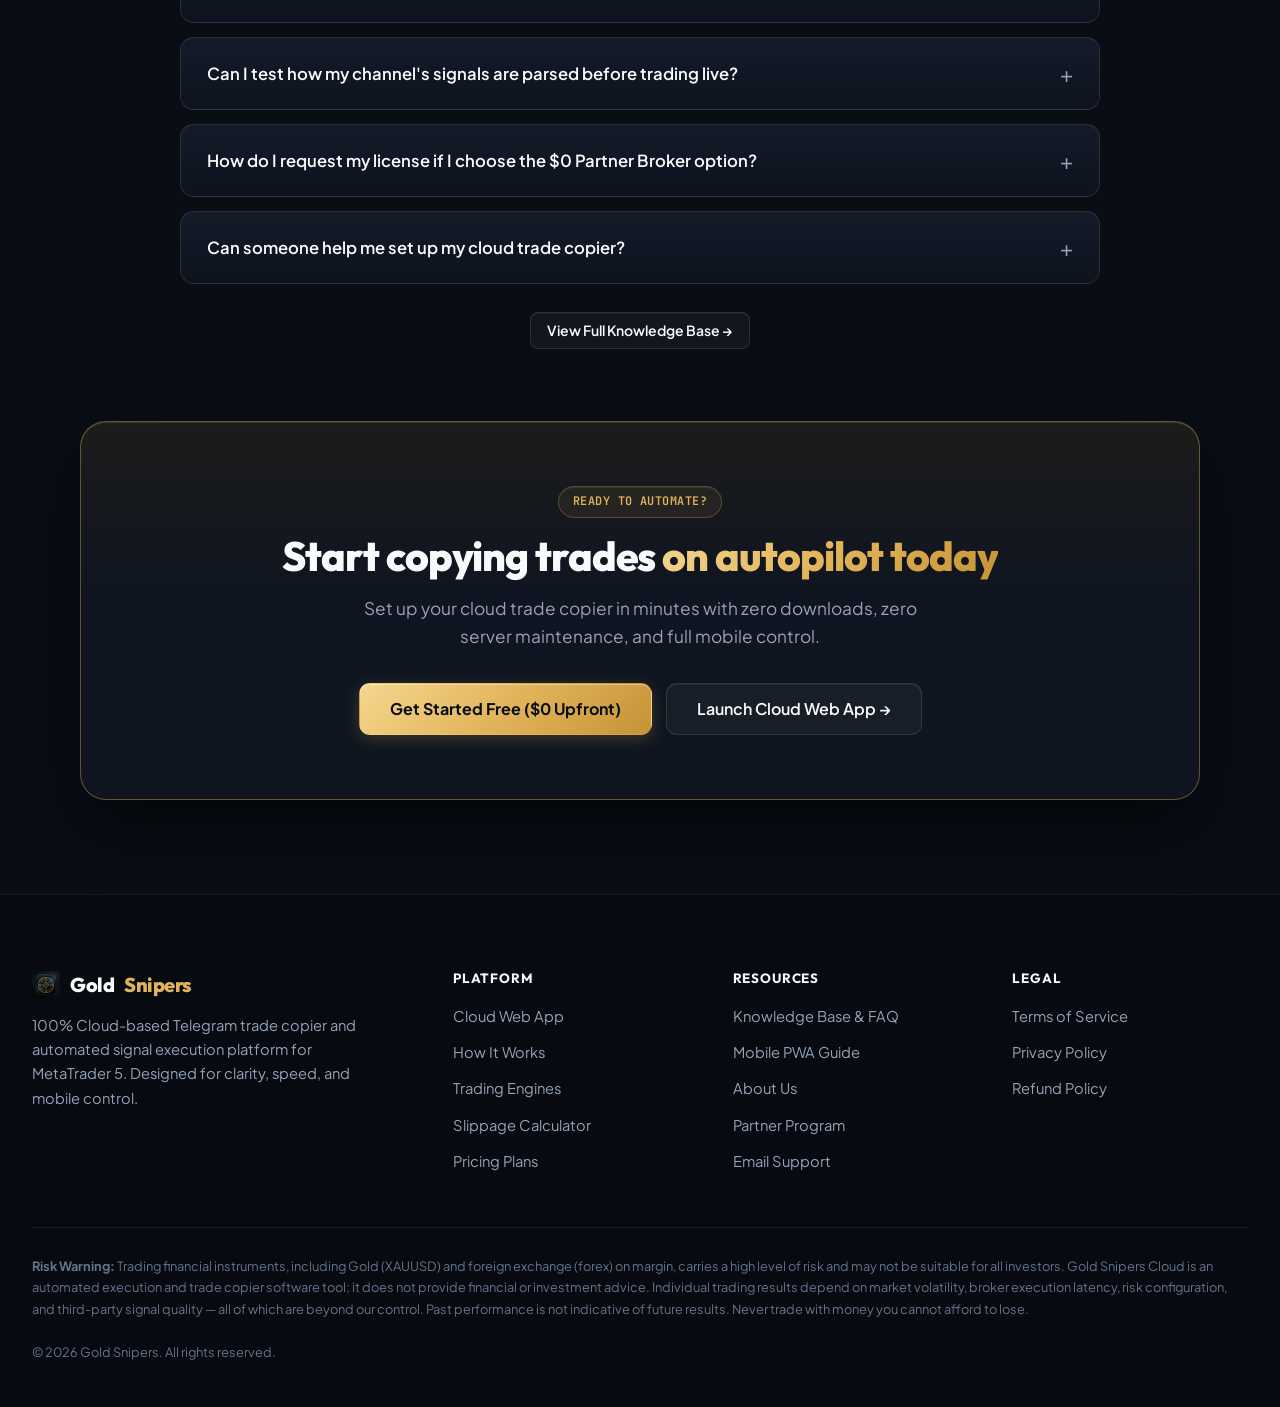
==== commit 188c511b: "style(pricing): keep 5 key highlights on broker cards and move full feature checklist below" ====
--- a/index.html
+++ b/index.html
@@ -652,19 +652,11 @@
                         </p>
 
                         <ul class="pricing-feature-list">
-                            <li><span class="check-mark">✓</span> <span><strong>1 Demo Slot Included:</strong> 7-day cloud trial to start immediately</span></li>
-                            <li><span class="check-mark">✓</span> <span><strong>7-Day Pro Web Terminal Trial:</strong> 1-click live browser trading, TP/SL, BE &amp; trailing</span></li>
                             <li><span class="check-mark">✓</span> <span><strong>Direct MT5 Cloud Servers:</strong> TradeQuo-Live &amp; Demo</span></li>
-                            <li><span class="check-mark">✓</span> <span><strong>100% Cloud-Based Copier</strong> (No VPS or PC needed, runs 24/7)</span></li>
-                            <li><span class="check-mark">✓</span> <span>Multi-Channel Telegram Signal Parsing</span></li>
-                            <li><span class="check-mark">✓</span> <span>Up to 10-Tier Dynamic Grid Ladder Engine</span></li>
-                            <li><span class="check-mark">✓</span> <span>Multi-Target Take Profits (TP1–TP10)</span></li>
-                            <li><span class="check-mark">✓</span> <span>Dynamic Break-Even &amp; Partial Profit Shaving</span></li>
-                            <li><span class="check-mark">✓</span> <span>Manual Trade Adoption &amp; Position Automation</span></li>
-                            <li><span class="check-mark">✓</span> <span>Live Telegram Commands (Close All, BE, Cancel)</span></li>
-                            <li><span class="check-mark">✓</span> <span>Community Strategy Packs &amp; 1-Click Presets</span></li>
-                            <li><span class="check-mark">✓</span> <span>Built-in Signal Tester, AI Journal &amp; Cloud Analytics</span></li>
-                            <li><span class="check-mark">✓</span> <span>Web Dashboard, Mobile PWA &amp; 100% Your Capital</span></li>
+                            <li><span class="check-mark">✓</span> <span><strong>7-Day Demo Slot Included</strong> to test immediately</span></li>
+                            <li><span class="check-mark">✓</span> <span><strong>7-Day Pro Web Terminal Trial:</strong> 1-click browser trading &amp; TP/SL</span></li>
+                            <li><span class="check-mark">✓</span> <span><strong>Full Cloud Suite</strong> unlocked with $0 license fee</span></li>
+                            <li><span class="check-mark">✓</span> <span><strong>100% Your Capital:</strong> withdraw anytime via broker</span></li>
                         </ul>
 
                         <div class="pricing-card-footer">
@@ -700,19 +692,11 @@
                         </p>
 
                         <ul class="pricing-feature-list">
-                            <li><span class="check-mark">✓</span> <span><strong>1 Demo Slot Included:</strong> 7-day cloud trial to start immediately</span></li>
-                            <li><span class="check-mark">✓</span> <span><strong>7-Day Pro Web Terminal Trial:</strong> 1-click live browser trading, TP/SL, BE &amp; trailing</span></li>
                             <li><span class="check-mark">✓</span> <span><strong>Raw Spread &amp; Standard MT5</strong> institutional liquidity</span></li>
-                            <li><span class="check-mark">✓</span> <span><strong>100% Cloud-Based Copier</strong> (No VPS or PC needed, runs 24/7)</span></li>
-                            <li><span class="check-mark">✓</span> <span>Multi-Channel Telegram Signal Parsing</span></li>
-                            <li><span class="check-mark">✓</span> <span>Up to 10-Tier Dynamic Grid Ladder Engine</span></li>
-                            <li><span class="check-mark">✓</span> <span>Multi-Target Take Profits (TP1–TP10)</span></li>
-                            <li><span class="check-mark">✓</span> <span>Dynamic Break-Even &amp; Partial Profit Shaving</span></li>
-                            <li><span class="check-mark">✓</span> <span>Manual Trade Adoption &amp; Position Automation</span></li>
-                            <li><span class="check-mark">✓</span> <span>Live Telegram Commands (Close All, BE, Cancel)</span></li>
-                            <li><span class="check-mark">✓</span> <span>Community Strategy Packs &amp; 1-Click Presets</span></li>
-                            <li><span class="check-mark">✓</span> <span>Built-in Signal Tester, AI Journal &amp; Cloud Analytics</span></li>
-                            <li><span class="check-mark">✓</span> <span>Web Dashboard, Mobile PWA &amp; 100% Your Capital</span></li>
+                            <li><span class="check-mark">✓</span> <span><strong>7-Day Demo Slot Included</strong> to test immediately</span></li>
+                            <li><span class="check-mark">✓</span> <span><strong>7-Day Pro Web Terminal Trial:</strong> 1-click browser trading &amp; TP/SL</span></li>
+                            <li><span class="check-mark">✓</span> <span><strong>Full Cloud Suite</strong> unlocked with $0 license fee</span></li>
+                            <li><span class="check-mark">✓</span> <span><strong>100% Your Capital:</strong> withdraw anytime via broker</span></li>
                         </ul>
 
                         <div class="pricing-card-footer">
@@ -748,19 +732,11 @@
                         </p>
 
                         <ul class="pricing-feature-list">
-                            <li><span class="check-mark">✓</span> <span><strong>1 Demo Slot Included:</strong> 7-day cloud trial to start immediately</span></li>
-                            <li><span class="check-mark">✓</span> <span><strong>7-Day Pro Web Terminal Trial:</strong> 1-click live browser trading, TP/SL, BE &amp; trailing</span></li>
                             <li><span class="check-mark">✓</span> <span><strong>Direct MT5 Cloud Servers:</strong> UniglobeMarkets-Live &amp; Demo</span></li>
-                            <li><span class="check-mark">✓</span> <span><strong>100% Cloud-Based Copier</strong> (No VPS or PC needed, runs 24/7)</span></li>
-                            <li><span class="check-mark">✓</span> <span>Multi-Channel Telegram Signal Parsing</span></li>
-                            <li><span class="check-mark">✓</span> <span>Up to 10-Tier Dynamic Grid Ladder Engine</span></li>
-                            <li><span class="check-mark">✓</span> <span>Multi-Target Take Profits (TP1–TP10)</span></li>
-                            <li><span class="check-mark">✓</span> <span>Dynamic Break-Even &amp; Partial Profit Shaving</span></li>
-                            <li><span class="check-mark">✓</span> <span>Manual Trade Adoption &amp; Position Automation</span></li>
-                            <li><span class="check-mark">✓</span> <span>Live Telegram Commands (Close All, BE, Cancel)</span></li>
-                            <li><span class="check-mark">✓</span> <span>Community Strategy Packs &amp; 1-Click Presets</span></li>
-                            <li><span class="check-mark">✓</span> <span>Built-in Signal Tester, AI Journal &amp; Cloud Analytics</span></li>
-                            <li><span class="check-mark">✓</span> <span>Web Dashboard, Mobile PWA &amp; 100% Your Capital</span></li>
+                            <li><span class="check-mark">✓</span> <span><strong>7-Day Demo Slot Included</strong> to test immediately</span></li>
+                            <li><span class="check-mark">✓</span> <span><strong>7-Day Pro Web Terminal Trial:</strong> 1-click browser trading &amp; TP/SL</span></li>
+                            <li><span class="check-mark">✓</span> <span><strong>Full Cloud Suite</strong> unlocked with $0 license fee</span></li>
+                            <li><span class="check-mark">✓</span> <span><strong>100% Your Capital:</strong> withdraw anytime via broker</span></li>
                         </ul>
 
                         <div class="pricing-card-footer">
@@ -773,15 +749,37 @@
                     </div>
                 </div>
 
-                <!-- Compact Claim Bar -->
-                <div class="partner-included-panel partner-claim-compact">
-                    <div class="partner-claim-bar" style="margin-top: 0; padding-top: 0; border-top: none;">
+                <!-- Shared Included Cloud Features Panel -->
+                <div class="partner-included-panel">
+                    <div class="partner-included-header">
+                        <div>
+                            <h3>Included in Every Partner Cloud Plan</h3>
+                            <p>Every broker-sponsored license unlocks the complete Gold Snipers Cloud suite with $0 upfront software fees.</p>
+                        </div>
+                        <a href="https://cloud.goldsnipersbot.com" class="btn btn-secondary btn-sm" target="_blank" rel="noopener noreferrer">
+                            <span>Launch Cloud App &rarr;</span>
+                        </a>
+                    </div>
+
+                    <ul class="partner-included-grid">
+                        <li><span class="check-mark">✓</span> <span><strong>1 Demo Slot Included:</strong> 7-day cloud trial to start immediately</span></li>
+                        <li><span class="check-mark">✓</span> <span><strong>7-Day Pro Web Terminal Trial:</strong> 1-click browser trading, TP/SL, BE &amp; trailing</span></li>
+                        <li><span class="check-mark">✓</span> <span><strong>100% Cloud-Based Copier</strong> (No VPS or PC needed, runs 24/7)</span></li>
+                        <li><span class="check-mark">✓</span> <span>Multi-Channel Telegram Signal Parsing</span></li>
+                        <li><span class="check-mark">✓</span> <span>Up to 10-Tier Dynamic Grid Ladder Engine</span></li>
+                        <li><span class="check-mark">✓</span> <span>Multi-Target Take Profits (TP1–TP10)</span></li>
+                        <li><span class="check-mark">✓</span> <span>Dynamic Break-Even &amp; Partial Profit Shaving</span></li>
+                        <li><span class="check-mark">✓</span> <span>Manual Trade Adoption &amp; Position Automation</span></li>
+                        <li><span class="check-mark">✓</span> <span>Live Telegram Commands (Close All, BE, Cancel)</span></li>
+                        <li><span class="check-mark">✓</span> <span>Community Strategy Packs &amp; 1-Click Presets</span></li>
+                        <li><span class="check-mark">✓</span> <span>Built-in Signal Tester, AI Journal &amp; Cloud Analytics</span></li>
+                        <li><span class="check-mark">✓</span> <span>Web Dashboard, Standalone Mobile PWA &amp; 100% Your Capital</span></li>
+                    </ul>
+
+                    <div class="partner-claim-bar">
                         <p>
                             <strong>Already opened &amp; funded your account?</strong> Launch <a href="https://cloud.goldsnipersbot.com" target="_blank" rel="noopener noreferrer" style="color: var(--accent-gold); text-decoration: underline;">Gold Snipers Cloud</a>, click <strong>"Request License Ticket"</strong> on sign-in, choose your partner broker (TradeQuo, IC Markets, or Uniglobe Markets), and submit your MT5 account number to receive your free Cloud license key.
                         </p>
-                        <a href="https://cloud.goldsnipersbot.com" class="btn btn-secondary btn-sm" target="_blank" rel="noopener noreferrer">
-                            <span>Launch Cloud App &rarr;</span>
-                        </a>
                     </div>
                 </div>
 
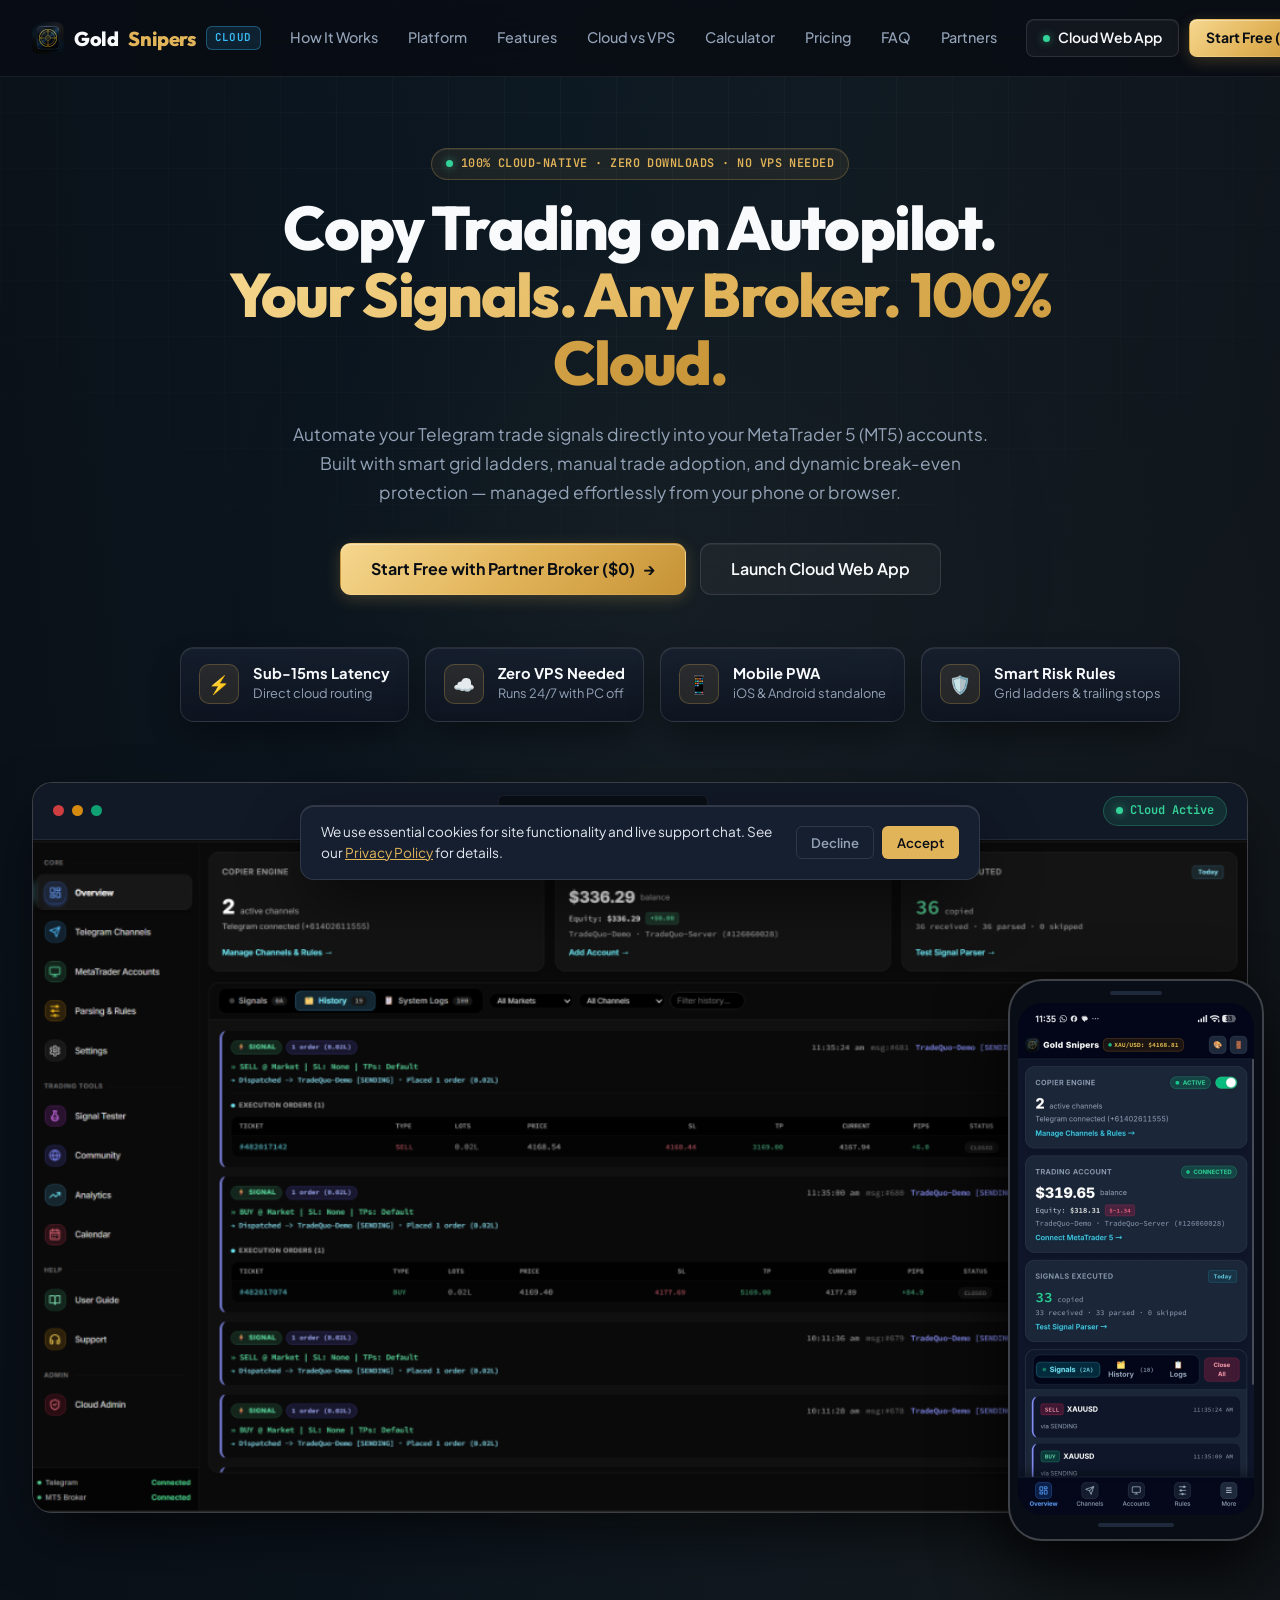
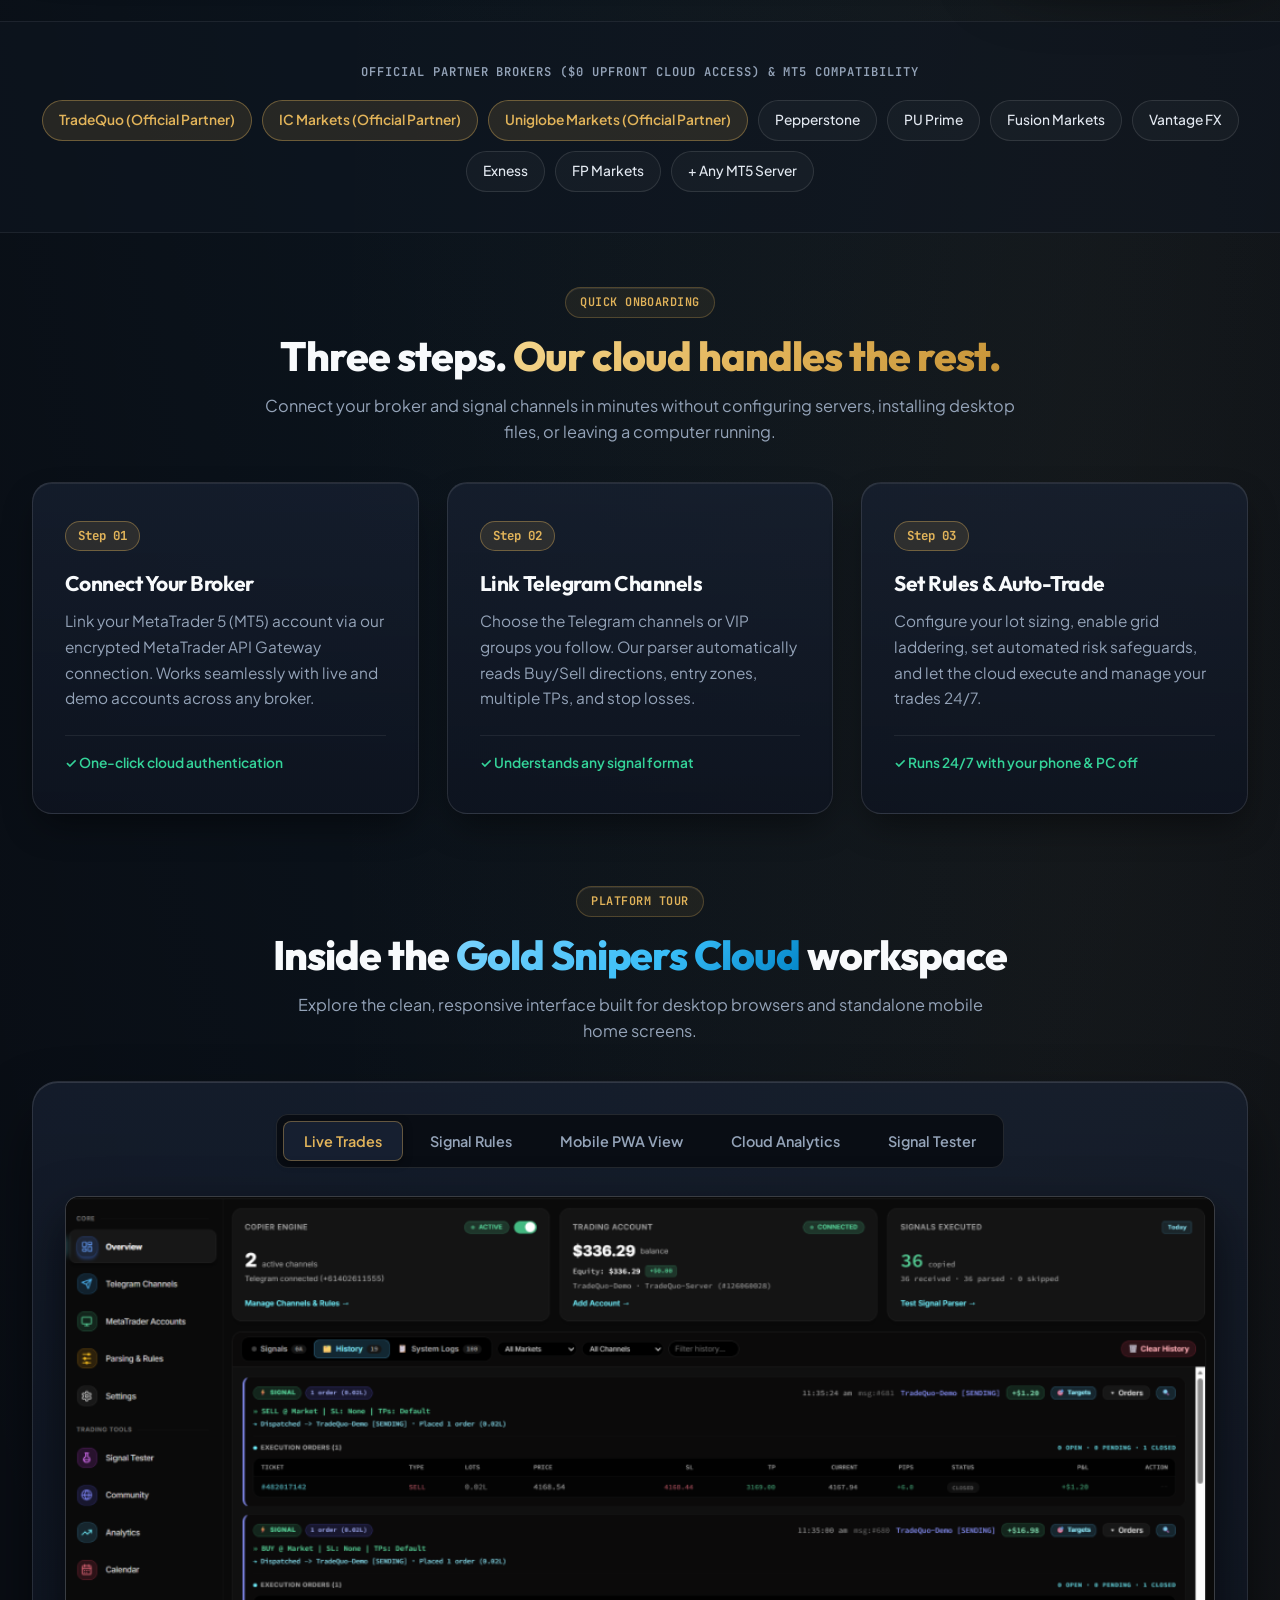
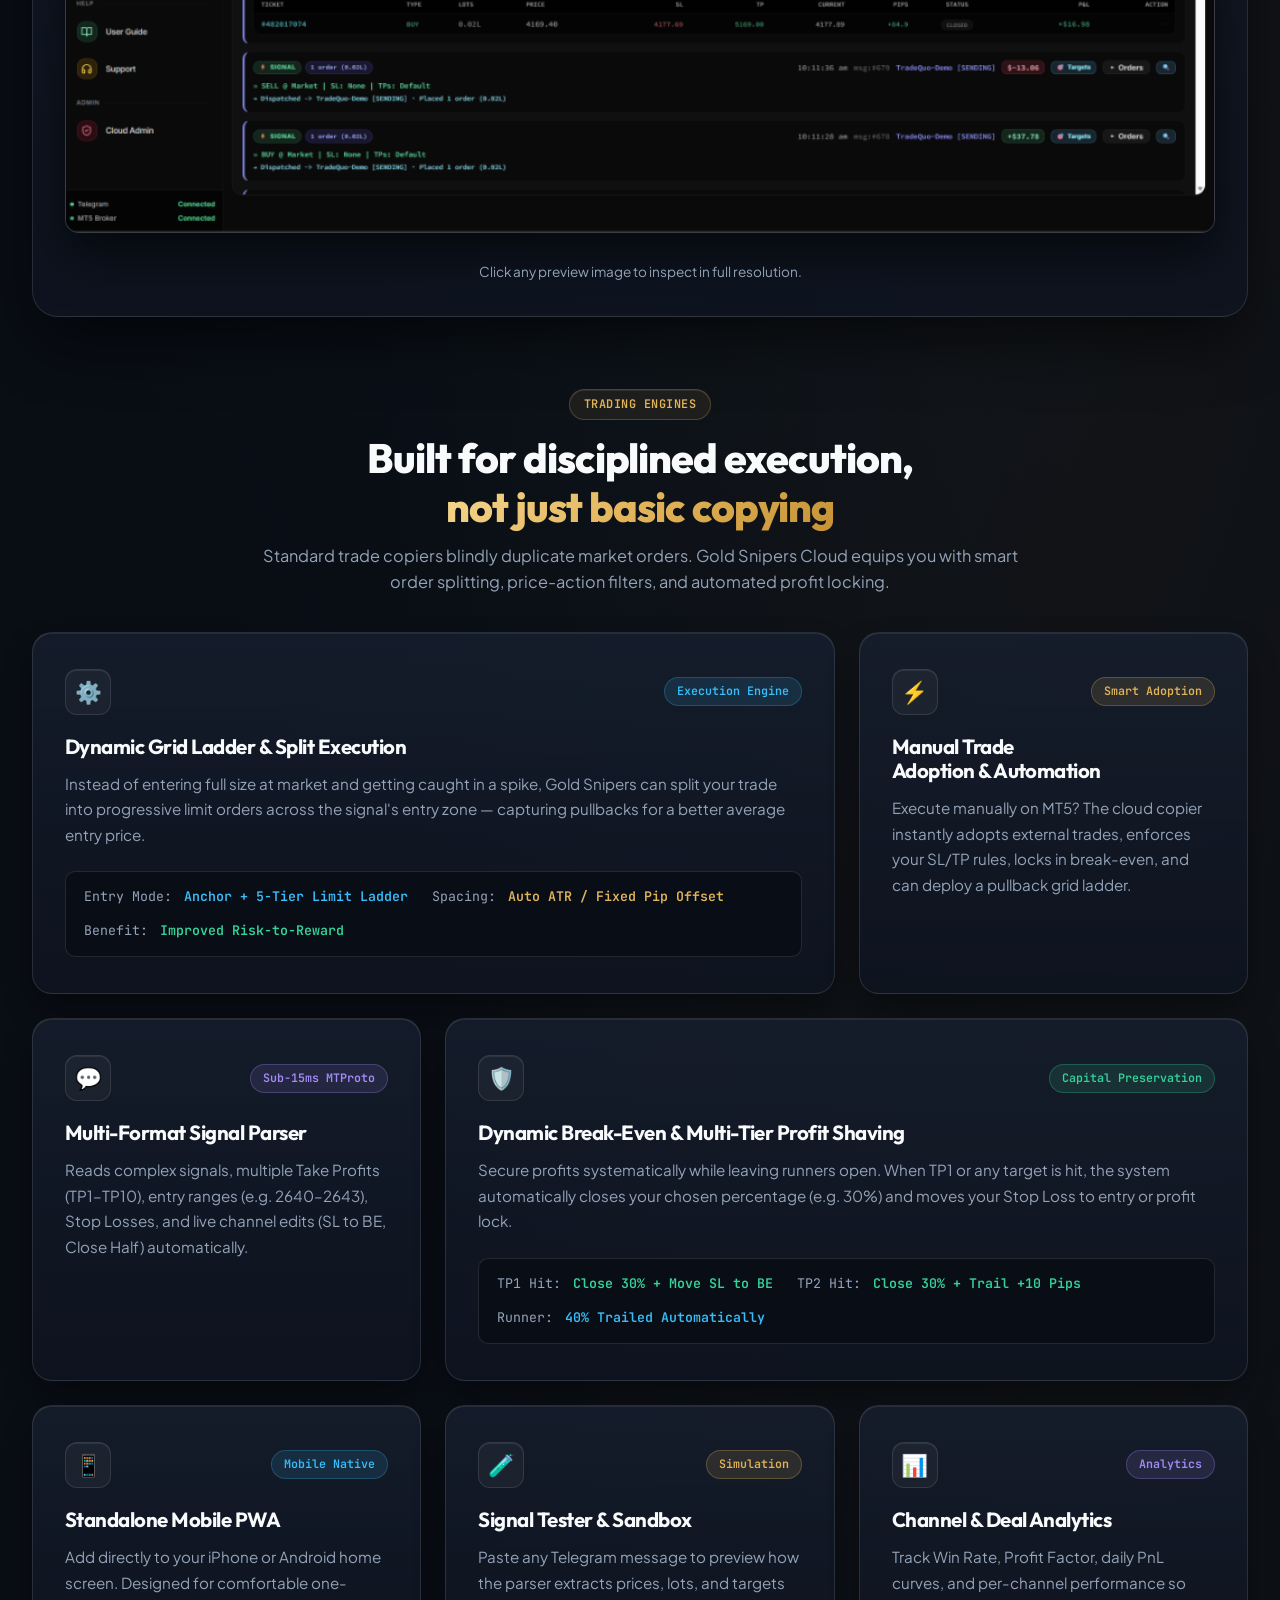
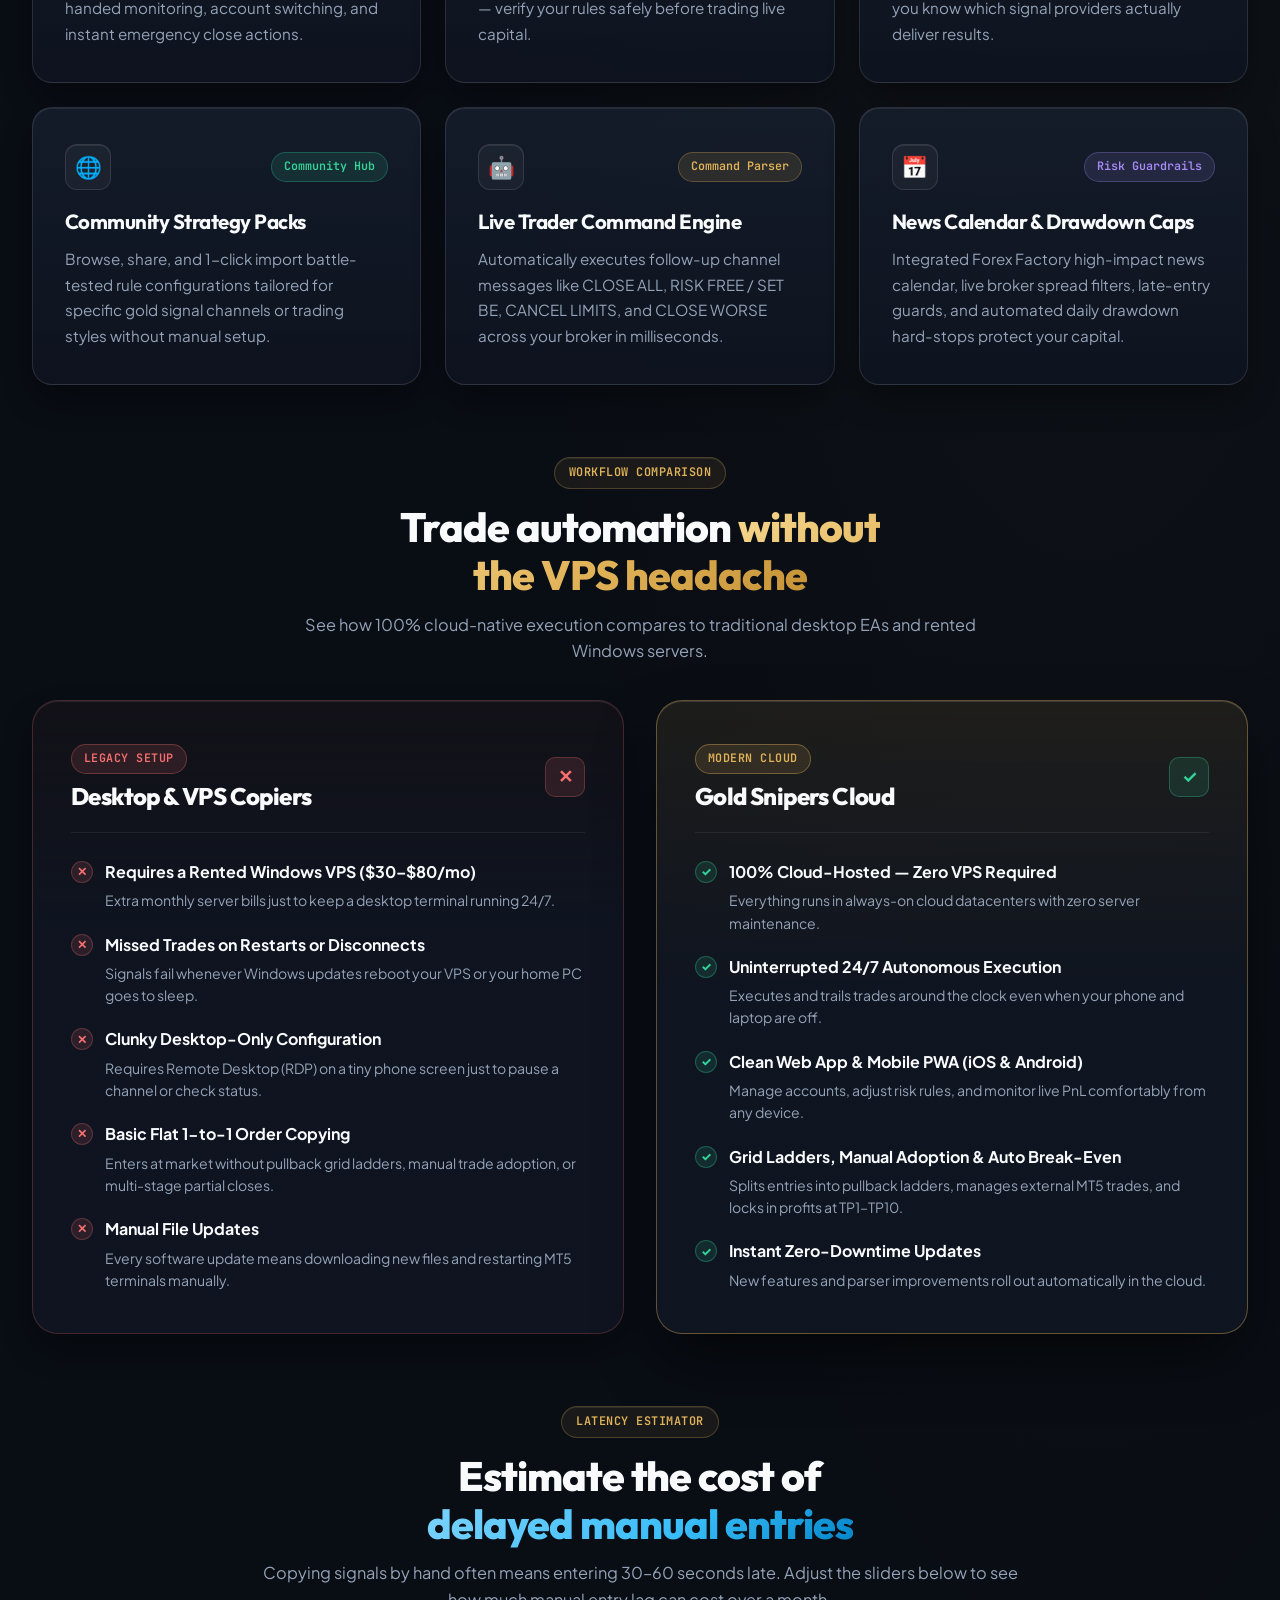
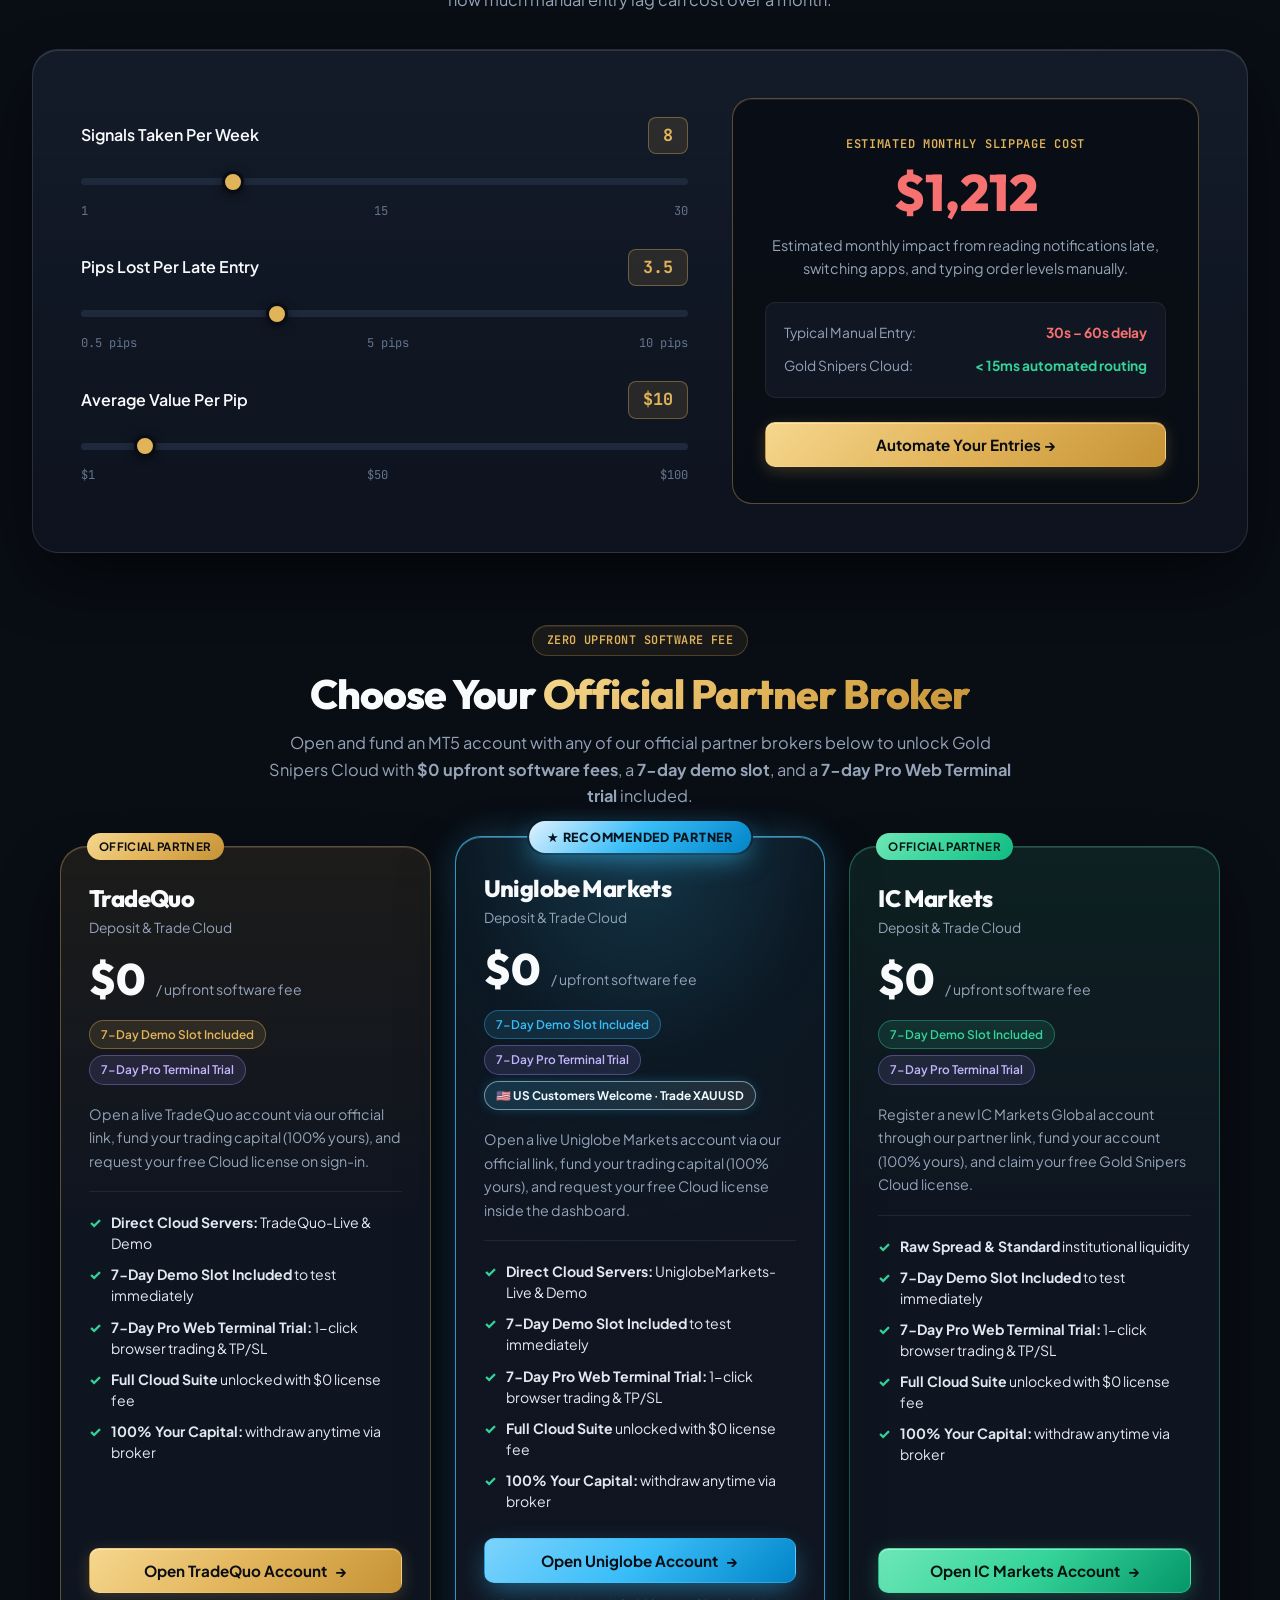
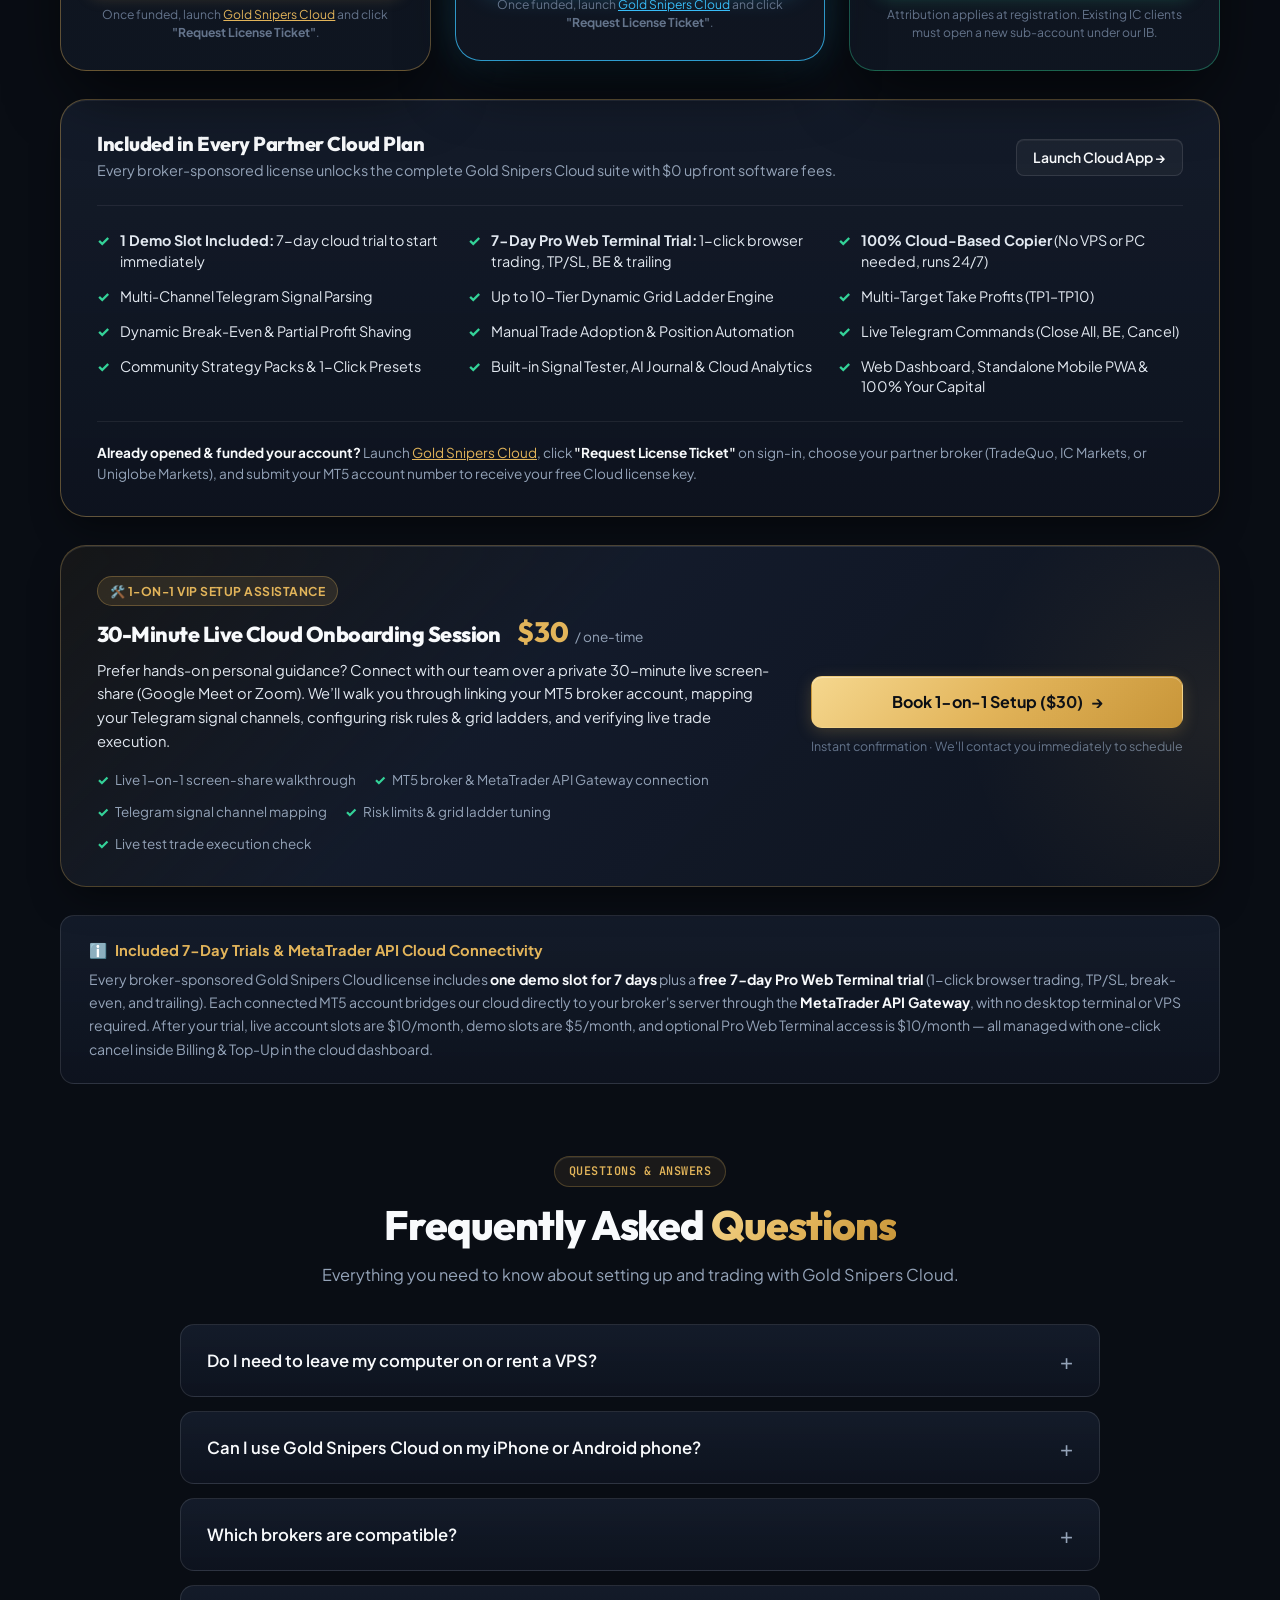
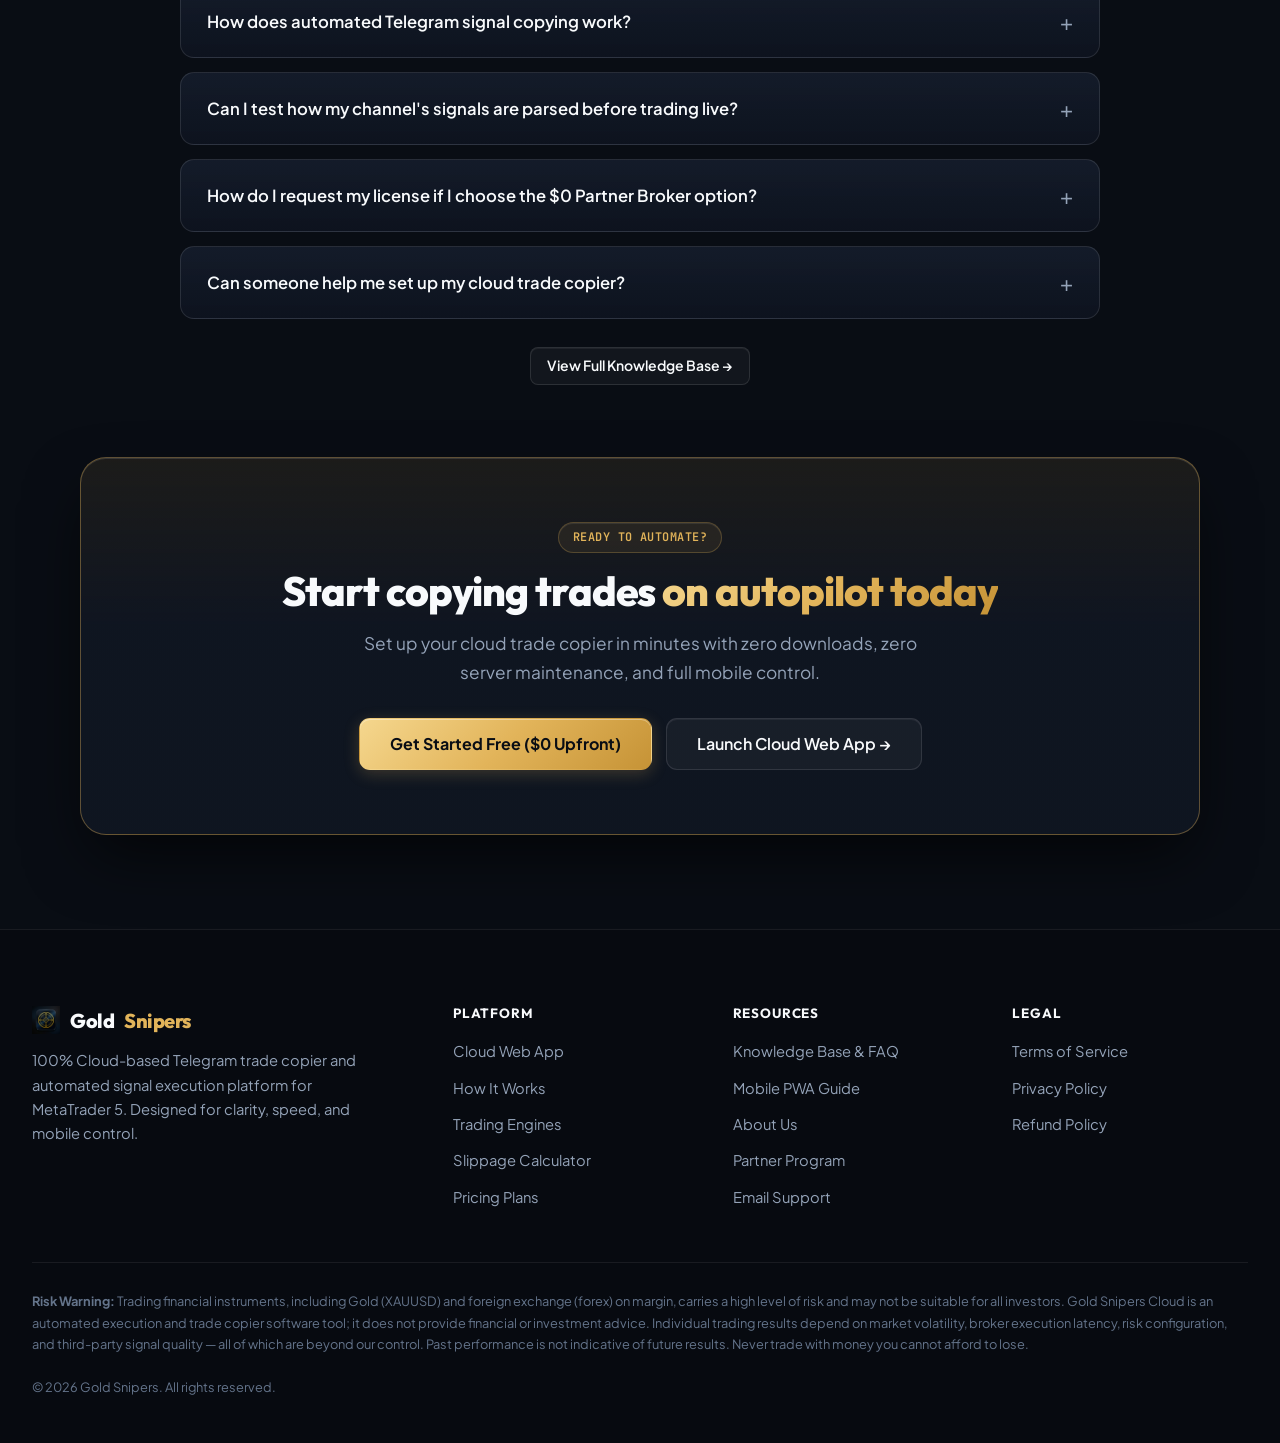
==== commit bb1be49b: "Highlight Uniglobe Markets as Recommended Partner with US Customers Welcome pill" ====
--- a/index.html
+++ b/index.html
@@ -1,10 +1,12 @@
 <!DOCTYPE html>
 <html lang="en">
+
 <head>
     <meta charset="UTF-8">
     <meta name="viewport" content="width=device-width, initial-scale=1.0">
     <title>Gold Snipers Cloud | Cloud-Based Mobile Trade Copier &amp; Telegram Automation</title>
-    <meta name="description" content="100% Cloud-based Telegram trade copier for MetaTrader 5 (MT5). Zero VPS to rent, zero software to install. Execute trades 24/7 on autopilot with institutional grid ladders, manual trade adoption, and mobile PWA control.">
+    <meta name="description"
+        content="100% Cloud-based Telegram trade copier for MetaTrader 5 (MT5). Zero VPS to rent, zero software to install. Execute trades 24/7 on autopilot with institutional grid ladders, manual trade adoption, and mobile PWA control.">
     <link rel="canonical" href="https://goldsnipersbot.com/">
     <link rel="icon" href="favicon.ico" type="image/x-icon">
     <link rel="icon" type="image/png" sizes="192x192" href="icon-192x192.png">
@@ -13,7 +15,8 @@
 
     <!-- Open Graph -->
     <meta property="og:title" content="Gold Snipers Cloud | Cloud-Based Mobile Trade Copier Software">
-    <meta property="og:description" content="Copy Telegram trading signals on autopilot into your MetaTrader 5 (MT5) broker accounts. 100% Cloud-based. Zero VPS, zero downloads, full mobile control.">
+    <meta property="og:description"
+        content="Copy Telegram trading signals on autopilot into your MetaTrader 5 (MT5) broker accounts. 100% Cloud-based. Zero VPS, zero downloads, full mobile control.">
     <meta property="og:image" content="https://goldsnipersbot.com/dashboard.png">
     <meta property="og:url" content="https://goldsnipersbot.com/">
     <meta property="og:type" content="website">
@@ -21,13 +24,16 @@
     <!-- Twitter Card -->
     <meta name="twitter:card" content="summary_large_image">
     <meta name="twitter:title" content="Gold Snipers Cloud | Cloud-Based Mobile Trade Copier Software">
-    <meta name="twitter:description" content="Copy Telegram trading signals on autopilot into your MetaTrader 5 (MT5) broker accounts. 100% Cloud-based. Zero VPS, zero downloads, full mobile control.">
+    <meta name="twitter:description"
+        content="Copy Telegram trading signals on autopilot into your MetaTrader 5 (MT5) broker accounts. 100% Cloud-based. Zero VPS, zero downloads, full mobile control.">
     <meta name="twitter:image" content="https://goldsnipersbot.com/dashboard.png">
 
     <!-- Fonts -->
     <link rel="preconnect" href="https://fonts.googleapis.com">
     <link rel="preconnect" href="https://fonts.gstatic.com" crossorigin>
-    <link href="https://fonts.googleapis.com/css2?family=Inter:wght@400;500;600;700&family=Outfit:wght@500;600;700;800&family=Plus+Jakarta+Sans:wght@400;500;600;700&family=JetBrains+Mono:wght@400;500;600&display=swap" rel="stylesheet">
+    <link
+        href="https://fonts.googleapis.com/css2?family=Inter:wght@400;500;600;700&family=Outfit:wght@500;600;700;800&family=Plus+Jakarta+Sans:wght@400;500;600;700&family=JetBrains+Mono:wght@400;500;600&display=swap"
+        rel="stylesheet">
 
     <link rel="stylesheet" href="style.css?v=403.0">
 
@@ -108,6 +114,7 @@
     }
     </script>
 </head>
+
 <body>
     <!-- Subtle Ambient Lighting -->
     <div class="bg-glow"></div>
@@ -132,7 +139,8 @@
                     <li><a href="partners.html">Partners</a></li>
                 </ul>
                 <div class="nav-actions">
-                    <a href="https://cloud.goldsnipersbot.com" class="btn btn-secondary btn-sm" target="_blank" rel="noopener noreferrer">
+                    <a href="https://cloud.goldsnipersbot.com" class="btn btn-secondary btn-sm" target="_blank"
+                        rel="noopener noreferrer">
                         <span class="status-dot"></span>
                         <span>Cloud Web App</span>
                     </a>
@@ -163,7 +171,9 @@
                     </h1>
 
                     <p class="hero-description">
-                        Automate your Telegram trade signals directly into your MetaTrader 5 (MT5) accounts. Built with smart grid ladders, manual trade adoption, and dynamic break-even protection — managed effortlessly from your phone or browser.
+                        Automate your Telegram trade signals directly into your MetaTrader 5 (MT5) accounts. Built with
+                        smart grid ladders, manual trade adoption, and dynamic break-even protection — managed
+                        effortlessly from your phone or browser.
                     </p>
 
                     <div class="hero-actions">
@@ -171,7 +181,8 @@
                             <span>Start Free with Partner Broker ($0)</span>
                             <span class="btn-arrow">&rarr;</span>
                         </a>
-                        <a href="https://cloud.goldsnipersbot.com" class="btn btn-secondary btn-lg" target="_blank" rel="noopener noreferrer">
+                        <a href="https://cloud.goldsnipersbot.com" class="btn btn-secondary btn-lg" target="_blank"
+                            rel="noopener noreferrer">
                             <span>Launch Cloud Web App</span>
                         </a>
                     </div>
@@ -226,14 +237,16 @@
                                 </div>
                             </div>
                             <div class="mockup-image-body">
-                                <img src="dashboard.png?v=383.30" alt="Gold Snipers Cloud Trading Dashboard" class="main-desktop-img" loading="eager" width="1200" height="720">
+                                <img src="dashboard.png?v=383.30" alt="Gold Snipers Cloud Trading Dashboard"
+                                    class="main-desktop-img" loading="eager" width="1200" height="720">
                             </div>
                         </div>
 
                         <div class="mobile-mockup-frame">
                             <div class="mobile-phone-speaker"></div>
                             <div class="mobile-image-body">
-                                <img src="mobile_view.png?v=383.20" alt="Gold Snipers Mobile PWA View" class="main-mobile-img" loading="eager" width="472" height="1024">
+                                <img src="mobile_view.png?v=383.20" alt="Gold Snipers Mobile PWA View"
+                                    class="main-mobile-img" loading="eager" width="472" height="1024">
                             </div>
                             <div class="mobile-phone-bar"></div>
                         </div>
@@ -245,7 +258,8 @@
         <!-- Broker Compatibility Strip -->
         <section class="broker-strip-section">
             <div class="container text-center">
-                <p class="broker-strip-title">Official Partner Brokers ($0 Upfront Cloud Access) &amp; MT5 Compatibility</p>
+                <p class="broker-strip-title">Official Partner Brokers ($0 Upfront Cloud Access) &amp; MT5 Compatibility
+                </p>
                 <div class="broker-badges-cloud">
                     <span class="broker-pill partner-highlight">TradeQuo (Official Partner)</span>
                     <span class="broker-pill partner-highlight">IC Markets (Official Partner)</span>
@@ -267,28 +281,32 @@
                 <div class="section-header text-center">
                     <div class="section-eyebrow">Quick Onboarding</div>
                     <h2>Three steps. <span class="gold-text">Our cloud handles the rest.</span></h2>
-                    <p>Connect your broker and signal channels in minutes without configuring servers, installing desktop files, or leaving a computer running.</p>
+                    <p>Connect your broker and signal channels in minutes without configuring servers, installing
+                        desktop files, or leaving a computer running.</p>
                 </div>
 
                 <div class="how-grid-modern">
                     <div class="how-card-modern">
                         <div class="how-step-num">Step 01</div>
                         <h3>Connect Your Broker</h3>
-                        <p>Link your MetaTrader 5 (MT5) account via our encrypted MetaTrader API Gateway connection. Works seamlessly with live and demo accounts across any broker.</p>
+                        <p>Link your MetaTrader 5 (MT5) account via our encrypted MetaTrader API Gateway connection.
+                            Works seamlessly with live and demo accounts across any broker.</p>
                         <div class="how-feature-bullet">✓ One-click cloud authentication</div>
                     </div>
 
                     <div class="how-card-modern">
                         <div class="how-step-num">Step 02</div>
                         <h3>Link Telegram Channels</h3>
-                        <p>Choose the Telegram channels or VIP groups you follow. Our parser automatically reads Buy/Sell directions, entry zones, multiple TPs, and stop losses.</p>
+                        <p>Choose the Telegram channels or VIP groups you follow. Our parser automatically reads
+                            Buy/Sell directions, entry zones, multiple TPs, and stop losses.</p>
                         <div class="how-feature-bullet">✓ Understands any signal format</div>
                     </div>
 
                     <div class="how-card-modern">
                         <div class="how-step-num">Step 03</div>
                         <h3>Set Rules &amp; Auto-Trade</h3>
-                        <p>Configure your lot sizing, enable grid laddering, set automated risk safeguards, and let the cloud execute and manage your trades 24/7.</p>
+                        <p>Configure your lot sizing, enable grid laddering, set automated risk safeguards, and let the
+                            cloud execute and manage your trades 24/7.</p>
                         <div class="how-feature-bullet">✓ Runs 24/7 with your phone &amp; PC off</div>
                     </div>
                 </div>
@@ -301,19 +319,26 @@
                 <div class="section-header text-center">
                     <div class="section-eyebrow">Platform Tour</div>
                     <h2>Inside the <span class="cyan-text">Gold Snipers Cloud</span> workspace</h2>
-                    <p>Explore the clean, responsive interface built for desktop browsers and standalone mobile home screens.</p>
+                    <p>Explore the clean, responsive interface built for desktop browsers and standalone mobile home
+                        screens.</p>
                 </div>
 
                 <div class="showcase-container">
                     <div class="showcase-tabs" role="tablist" aria-label="Cloud screenshots">
-                        <button class="showcase-tab active" role="tab" aria-selected="true" data-target="trades-img">Live Trades</button>
-                        <button class="showcase-tab" role="tab" aria-selected="false" data-target="rules-img">Signal Rules</button>
-                        <button class="showcase-tab" role="tab" aria-selected="false" data-target="mobile-tab-img">Mobile PWA View</button>
-                        <button class="showcase-tab" role="tab" aria-selected="false" data-target="analytics-tab-img">Cloud Analytics</button>
-                        <button class="showcase-tab" role="tab" aria-selected="false" data-target="tester-tab-img">Signal Tester</button>
+                        <button class="showcase-tab active" role="tab" aria-selected="true"
+                            data-target="trades-img">Live Trades</button>
+                        <button class="showcase-tab" role="tab" aria-selected="false" data-target="rules-img">Signal
+                            Rules</button>
+                        <button class="showcase-tab" role="tab" aria-selected="false"
+                            data-target="mobile-tab-img">Mobile PWA View</button>
+                        <button class="showcase-tab" role="tab" aria-selected="false"
+                            data-target="analytics-tab-img">Cloud Analytics</button>
+                        <button class="showcase-tab" role="tab" aria-selected="false"
+                            data-target="tester-tab-img">Signal Tester</button>
                     </div>
                     <div class="showcase-viewer" id="showcase-panel">
-                        <img id="showcase-display" src="guide-step4-live-trades.png?v=383.30" alt="Gold Snipers Cloud Live Trades Dashboard" class="showcase-image" loading="lazy">
+                        <img id="showcase-display" src="guide-step4-live-trades.png?v=383.30"
+                            alt="Gold Snipers Cloud Live Trades Dashboard" class="showcase-image" loading="lazy">
                     </div>
                     <p class="showcase-caption">Click any preview image to inspect in full resolution.</p>
                 </div>
@@ -326,7 +351,8 @@
                 <div class="section-header text-center">
                     <div class="section-eyebrow">Trading Engines</div>
                     <h2>Built for disciplined execution, <span class="gold-text">not just basic copying</span></h2>
-                    <p>Standard trade copiers blindly duplicate market orders. Gold Snipers Cloud equips you with smart order splitting, price-action filters, and automated profit locking.</p>
+                    <p>Standard trade copiers blindly duplicate market orders. Gold Snipers Cloud equips you with smart
+                        order splitting, price-action filters, and automated profit locking.</p>
                 </div>
 
                 <div class="bento-grid-modern">
@@ -338,12 +364,17 @@
                                 <span class="bento-badge-pill">Execution Engine</span>
                             </div>
                             <h3>Dynamic Grid Ladder &amp; Split Execution</h3>
-                            <p>Instead of entering full size at market and getting caught in a spike, Gold Snipers can split your trade into progressive limit orders across the signal's entry zone — capturing pullbacks for a better average entry price.</p>
+                            <p>Instead of entering full size at market and getting caught in a spike, Gold Snipers can
+                                split your trade into progressive limit orders across the signal's entry zone —
+                                capturing pullbacks for a better average entry price.</p>
                         </div>
                         <div class="bento-hud-preview">
-                            <div class="hud-item"><span class="hud-label">Entry Mode:</span> <span class="hud-val-cyan">Anchor + 5-Tier Limit Ladder</span></div>
-                            <div class="hud-item"><span class="hud-label">Spacing:</span> <span class="hud-val-gold">Auto ATR / Fixed Pip Offset</span></div>
-                            <div class="hud-item"><span class="hud-label">Benefit:</span> <span class="hud-val-green">Improved Risk-to-Reward</span></div>
+                            <div class="hud-item"><span class="hud-label">Entry Mode:</span> <span
+                                    class="hud-val-cyan">Anchor + 5-Tier Limit Ladder</span></div>
+                            <div class="hud-item"><span class="hud-label">Spacing:</span> <span
+                                    class="hud-val-gold">Auto ATR / Fixed Pip Offset</span></div>
+                            <div class="hud-item"><span class="hud-label">Benefit:</span> <span
+                                    class="hud-val-green">Improved Risk-to-Reward</span></div>
                         </div>
                     </div>
 
@@ -355,7 +386,8 @@
                                 <span class="bento-badge-pill gold">Smart Adoption</span>
                             </div>
                             <h3>Manual Trade Adoption &amp; Automation</h3>
-                            <p>Execute manually on MT5? The cloud copier instantly adopts external trades, enforces your SL/TP rules, locks in break-even, and can deploy a pullback grid ladder.</p>
+                            <p>Execute manually on MT5? The cloud copier instantly adopts external trades, enforces your
+                                SL/TP rules, locks in break-even, and can deploy a pullback grid ladder.</p>
                         </div>
                     </div>
 
@@ -367,7 +399,8 @@
                                 <span class="bento-badge-pill purple">Sub-15ms MTProto</span>
                             </div>
                             <h3>Multi-Format Signal Parser</h3>
-                            <p>Reads complex signals, multiple Take Profits (TP1–TP10), entry ranges (e.g. 2640–2643), Stop Losses, and live channel edits (SL to BE, Close Half) automatically.</p>
+                            <p>Reads complex signals, multiple Take Profits (TP1–TP10), entry ranges (e.g. 2640–2643),
+                                Stop Losses, and live channel edits (SL to BE, Close Half) automatically.</p>
                         </div>
                     </div>
 
@@ -379,12 +412,17 @@
                                 <span class="bento-badge-pill green">Capital Preservation</span>
                             </div>
                             <h3>Dynamic Break-Even &amp; Multi-Tier Profit Shaving</h3>
-                            <p>Secure profits systematically while leaving runners open. When TP1 or any target is hit, the system automatically closes your chosen percentage (e.g. 30%) and moves your Stop Loss to entry or profit lock.</p>
+                            <p>Secure profits systematically while leaving runners open. When TP1 or any target is hit,
+                                the system automatically closes your chosen percentage (e.g. 30%) and moves your Stop
+                                Loss to entry or profit lock.</p>
                         </div>
                         <div class="bento-hud-preview">
-                            <div class="hud-item"><span class="hud-label">TP1 Hit:</span> <span class="hud-val-green">Close 30% + Move SL to BE</span></div>
-                            <div class="hud-item"><span class="hud-label">TP2 Hit:</span> <span class="hud-val-green">Close 30% + Trail +10 Pips</span></div>
-                            <div class="hud-item"><span class="hud-label">Runner:</span> <span class="hud-val-cyan">40% Trailed Automatically</span></div>
+                            <div class="hud-item"><span class="hud-label">TP1 Hit:</span> <span
+                                    class="hud-val-green">Close 30% + Move SL to BE</span></div>
+                            <div class="hud-item"><span class="hud-label">TP2 Hit:</span> <span
+                                    class="hud-val-green">Close 30% + Trail +10 Pips</span></div>
+                            <div class="hud-item"><span class="hud-label">Runner:</span> <span class="hud-val-cyan">40%
+                                    Trailed Automatically</span></div>
                         </div>
                     </div>
 
@@ -396,7 +434,8 @@
                                 <span class="bento-badge-pill">Mobile Native</span>
                             </div>
                             <h3>Standalone Mobile PWA</h3>
-                            <p>Add directly to your iPhone or Android home screen. Designed for comfortable one-handed monitoring, account switching, and instant emergency close actions.</p>
+                            <p>Add directly to your iPhone or Android home screen. Designed for comfortable one-handed
+                                monitoring, account switching, and instant emergency close actions.</p>
                         </div>
                     </div>
 
@@ -408,7 +447,8 @@
                                 <span class="bento-badge-pill gold">Simulation</span>
                             </div>
                             <h3>Signal Tester &amp; Sandbox</h3>
-                            <p>Paste any Telegram message to preview how the parser extracts prices, lots, and targets — verify your rules safely before trading live capital.</p>
+                            <p>Paste any Telegram message to preview how the parser extracts prices, lots, and targets —
+                                verify your rules safely before trading live capital.</p>
                         </div>
                     </div>
 
@@ -420,7 +460,8 @@
                                 <span class="bento-badge-pill purple">Analytics</span>
                             </div>
                             <h3>Channel &amp; Deal Analytics</h3>
-                            <p>Track Win Rate, Profit Factor, daily PnL curves, and per-channel performance so you know which signal providers actually deliver results.</p>
+                            <p>Track Win Rate, Profit Factor, daily PnL curves, and per-channel performance so you know
+                                which signal providers actually deliver results.</p>
                         </div>
                     </div>
 
@@ -432,7 +473,8 @@
                                 <span class="bento-badge-pill green">Community Hub</span>
                             </div>
                             <h3>Community Strategy Packs</h3>
-                            <p>Browse, share, and 1-click import battle-tested rule configurations tailored for specific gold signal channels or trading styles without manual setup.</p>
+                            <p>Browse, share, and 1-click import battle-tested rule configurations tailored for specific
+                                gold signal channels or trading styles without manual setup.</p>
                         </div>
                     </div>
 
@@ -444,7 +486,8 @@
                                 <span class="bento-badge-pill gold">Command Parser</span>
                             </div>
                             <h3>Live Trader Command Engine</h3>
-                            <p>Automatically executes follow-up channel messages like CLOSE ALL, RISK FREE / SET BE, CANCEL LIMITS, and CLOSE WORSE across your broker in milliseconds.</p>
+                            <p>Automatically executes follow-up channel messages like CLOSE ALL, RISK FREE / SET BE,
+                                CANCEL LIMITS, and CLOSE WORSE across your broker in milliseconds.</p>
                         </div>
                     </div>
 
@@ -456,7 +499,8 @@
                                 <span class="bento-badge-pill purple">Risk Guardrails</span>
                             </div>
                             <h3>News Calendar &amp; Drawdown Caps</h3>
-                            <p>Integrated Forex Factory high-impact news calendar, live broker spread filters, late-entry guards, and automated daily drawdown hard-stops protect your capital.</p>
+                            <p>Integrated Forex Factory high-impact news calendar, live broker spread filters,
+                                late-entry guards, and automated daily drawdown hard-stops protect your capital.</p>
                         </div>
                     </div>
                 </div>
@@ -469,7 +513,8 @@
                 <div class="section-header text-center">
                     <div class="section-eyebrow">Workflow Comparison</div>
                     <h2>Trade automation <span class="gold-text">without the VPS headache</span></h2>
-                    <p>See how 100% cloud-native execution compares to traditional desktop EAs and rented Windows servers.</p>
+                    <p>See how 100% cloud-native execution compares to traditional desktop EAs and rented Windows
+                        servers.</p>
                 </div>
 
                 <div class="comparison-grid-modern">
@@ -485,23 +530,28 @@
                         <ul class="comp-list">
                             <li>
                                 <div class="comp-point-title">Requires a Rented Windows VPS ($30–$80/mo)</div>
-                                <div class="comp-point-sub">Extra monthly server bills just to keep a desktop terminal running 24/7.</div>
+                                <div class="comp-point-sub">Extra monthly server bills just to keep a desktop terminal
+                                    running 24/7.</div>
                             </li>
                             <li>
                                 <div class="comp-point-title">Missed Trades on Restarts or Disconnects</div>
-                                <div class="comp-point-sub">Signals fail whenever Windows updates reboot your VPS or your home PC goes to sleep.</div>
+                                <div class="comp-point-sub">Signals fail whenever Windows updates reboot your VPS or
+                                    your home PC goes to sleep.</div>
                             </li>
                             <li>
                                 <div class="comp-point-title">Clunky Desktop-Only Configuration</div>
-                                <div class="comp-point-sub">Requires Remote Desktop (RDP) on a tiny phone screen just to pause a channel or check status.</div>
+                                <div class="comp-point-sub">Requires Remote Desktop (RDP) on a tiny phone screen just to
+                                    pause a channel or check status.</div>
                             </li>
                             <li>
                                 <div class="comp-point-title">Basic Flat 1-to-1 Order Copying</div>
-                                <div class="comp-point-sub">Enters at market without pullback grid ladders, manual trade adoption, or multi-stage partial closes.</div>
+                                <div class="comp-point-sub">Enters at market without pullback grid ladders, manual trade
+                                    adoption, or multi-stage partial closes.</div>
                             </li>
                             <li>
                                 <div class="comp-point-title">Manual File Updates</div>
-                                <div class="comp-point-sub">Every software update means downloading new files and restarting MT5 terminals manually.</div>
+                                <div class="comp-point-sub">Every software update means downloading new files and
+                                    restarting MT5 terminals manually.</div>
                             </li>
                         </ul>
                     </div>
@@ -518,23 +568,28 @@
                         <ul class="comp-list">
                             <li>
                                 <div class="comp-point-title">100% Cloud-Hosted — Zero VPS Required</div>
-                                <div class="comp-point-sub">Everything runs in always-on cloud datacenters with zero server maintenance.</div>
+                                <div class="comp-point-sub">Everything runs in always-on cloud datacenters with zero
+                                    server maintenance.</div>
                             </li>
                             <li>
                                 <div class="comp-point-title">Uninterrupted 24/7 Autonomous Execution</div>
-                                <div class="comp-point-sub">Executes and trails trades around the clock even when your phone and laptop are off.</div>
+                                <div class="comp-point-sub">Executes and trails trades around the clock even when your
+                                    phone and laptop are off.</div>
                             </li>
                             <li>
                                 <div class="comp-point-title">Clean Web App &amp; Mobile PWA (iOS &amp; Android)</div>
-                                <div class="comp-point-sub">Manage accounts, adjust risk rules, and monitor live PnL comfortably from any device.</div>
+                                <div class="comp-point-sub">Manage accounts, adjust risk rules, and monitor live PnL
+                                    comfortably from any device.</div>
                             </li>
                             <li>
                                 <div class="comp-point-title">Grid Ladders, Manual Adoption &amp; Auto Break-Even</div>
-                                <div class="comp-point-sub">Splits entries into pullback ladders, manages external MT5 trades, and locks in profits at TP1–TP10.</div>
+                                <div class="comp-point-sub">Splits entries into pullback ladders, manages external MT5
+                                    trades, and locks in profits at TP1–TP10.</div>
                             </li>
                             <li>
                                 <div class="comp-point-title">Instant Zero-Downtime Updates</div>
-                                <div class="comp-point-sub">New features and parser improvements roll out automatically in the cloud.</div>
+                                <div class="comp-point-sub">New features and parser improvements roll out automatically
+                                    in the cloud.</div>
                             </li>
                         </ul>
                     </div>
@@ -548,7 +603,8 @@
                 <div class="section-header text-center">
                     <div class="section-eyebrow">Latency Estimator</div>
                     <h2>Estimate the cost of <span class="cyan-text">delayed manual entries</span></h2>
-                    <p>Copying signals by hand often means entering 30–60 seconds late. Adjust the sliders below to see how much manual entry lag can cost over a month.</p>
+                    <p>Copying signals by hand often means entering 30–60 seconds late. Adjust the sliders below to see
+                        how much manual entry lag can cost over a month.</p>
                 </div>
 
                 <div class="calculator-container">
@@ -558,7 +614,8 @@
                                 <label for="calc-signals">Signals Taken Per Week</label>
                                 <span id="calc-signals-val" class="calc-badge-val">8</span>
                             </div>
-                            <input type="range" id="calc-signals" min="1" max="30" value="8" step="1" class="calc-slider">
+                            <input type="range" id="calc-signals" min="1" max="30" value="8" step="1"
+                                class="calc-slider">
                             <div class="slider-marks">
                                 <span>1</span>
                                 <span>15</span>
@@ -571,7 +628,8 @@
                                 <label for="calc-pips">Pips Lost Per Late Entry</label>
                                 <span id="calc-pips-val" class="calc-badge-val">3.5</span>
                             </div>
-                            <input type="range" id="calc-pips" min="0.5" max="10" value="3.5" step="0.5" class="calc-slider">
+                            <input type="range" id="calc-pips" min="0.5" max="10" value="3.5" step="0.5"
+                                class="calc-slider">
                             <div class="slider-marks">
                                 <span>0.5 pips</span>
                                 <span>5 pips</span>
@@ -584,7 +642,8 @@
                                 <label for="calc-pipval">Average Value Per Pip</label>
                                 <span id="calc-pipval-val" class="calc-badge-val">$10</span>
                             </div>
-                            <input type="range" id="calc-pipval" min="1" max="100" value="10" step="1" class="calc-slider">
+                            <input type="range" id="calc-pipval" min="1" max="100" value="10" step="1"
+                                class="calc-slider">
                             <div class="slider-marks">
                                 <span>$1</span>
                                 <span>$50</span>
@@ -598,7 +657,8 @@
                             <span class="calc-result-label">ESTIMATED MONTHLY SLIPPAGE COST</span>
                             <div id="calc-result-cost" class="calc-result-amount">$1,212</div>
                             <p class="calc-result-note">
-                                Estimated monthly impact from reading notifications late, switching apps, and typing order levels manually.
+                                Estimated monthly impact from reading notifications late, switching apps, and typing
+                                order levels manually.
                             </p>
                             <div class="calc-comparison-snippet">
                                 <div class="snippet-row">
@@ -624,16 +684,18 @@
                 <div class="section-header text-center">
                     <div class="section-eyebrow">Zero Upfront Software Fee</div>
                     <h2>Choose Your <span class="gold-text">Official Partner Broker</span></h2>
-                    <p>Open and fund an MT5 account with any of our official partner brokers below to unlock Gold Snipers Cloud with <strong>$0 upfront software fees</strong>, a <strong>7-day demo slot</strong>, and a <strong>7-day Pro Web Terminal trial</strong> included.</p>
+                    <p>Open and fund an MT5 account with any of our official partner brokers below to unlock Gold
+                        Snipers Cloud with <strong>$0 upfront software fees</strong>, a <strong>7-day demo
+                            slot</strong>, and a <strong>7-day Pro Web Terminal trial</strong> included.</p>
                 </div>
 
                 <div class="pricing-broker-grid">
                     <!-- Partner 1: TradeQuo (Gold Theme) -->
                     <div class="pricing-card-v2 pricing-broker-card featured-broker">
-                        <div class="plan-badge-top">Official Partner · Featured</div>
+                        <div class="plan-badge-top">Official Partner</div>
                         <div class="plan-header">
                             <h3>TradeQuo</h3>
-                            <p class="plan-tagline">Deposit &amp; Trade Cloud · MT5</p>
+                            <p class="plan-tagline">Deposit &amp; Trade Cloud</p>
                         </div>
                         <div class="price-container">
                             <span class="price-val">$0</span>
@@ -643,16 +705,17 @@
                             <div class="broker-freedom-pill broker-partner-pill">
                                 <span>7-Day Demo Slot Included</span>
                             </div>
-                            <div class="broker-freedom-pill broker-trial-pill" title="Place and manage trades from the browser with TP/SL, break-even, trailing and one-click market orders for 7 days free">
+                            <div class="broker-freedom-pill broker-trial-pill"
+                                title="Place and manage trades from the browser with TP/SL, break-even, trailing and one-click market orders for 7 days free">
                                 <span>7-Day Pro Terminal Trial</span>
                             </div>
                         </div>
                         <p class="pricing-explainer">
-                            Open a live TradeQuo MT5 account via our official link, fund your trading capital (100% yours), and request your free Cloud license on sign-in.
+                            Open a live TradeQuo account via our official link, fund your trading capital (100% yours), and request your free Cloud license on sign-in.
                         </p>
 
                         <ul class="pricing-feature-list">
-                            <li><span class="check-mark">✓</span> <span><strong>Direct MT5 Cloud Servers:</strong> TradeQuo-Live &amp; Demo</span></li>
+                            <li><span class="check-mark">✓</span> <span><strong>Direct Cloud Servers:</strong> TradeQuo-Live &amp; Demo</span></li>
                             <li><span class="check-mark">✓</span> <span><strong>7-Day Demo Slot Included</strong> to test immediately</span></li>
                             <li><span class="check-mark">✓</span> <span><strong>7-Day Pro Web Terminal Trial:</strong> 1-click browser trading &amp; TP/SL</span></li>
                             <li><span class="check-mark">✓</span> <span><strong>Full Cloud Suite</strong> unlocked with $0 license fee</span></li>
@@ -660,39 +723,90 @@
                         </ul>
 
                         <div class="pricing-card-footer">
-                            <a id="btn-ib-tradequo" href="https://my.tradequo.com/register?referral=01a10b39-26e1-70a1-b888-33f48508b85b" class="btn btn-primary btn-block" target="_blank" rel="noopener noreferrer">
+                            <a id="btn-ib-tradequo"
+                                href="https://my.tradequo.com/register?referral=01a10b39-26e1-70a1-b888-33f48508b85b"
+                                class="btn btn-primary btn-block" target="_blank" rel="noopener noreferrer">
                                 <span>Open TradeQuo Account</span>
                                 <span class="btn-arrow">&rarr;</span>
                             </a>
-                            <p class="plan-sub-note">Once funded, launch <a href="https://cloud.goldsnipersbot.com" target="_blank" rel="noopener noreferrer" style="color: var(--accent-gold); text-decoration: underline;">Gold Snipers Cloud</a> and click <strong>"Request License Ticket"</strong>.</p>
-                        </div>
-                    </div>
-
-                    <!-- Partner 2: IC Markets (Emerald Theme) -->
-                    <div class="pricing-card-v2 pricing-broker-card featured-emerald">
-                        <div class="plan-badge-top broker-emerald">Official Partner · Global MT5</div>
+                            <p class="plan-sub-note">Once funded, launch <a href="https://cloud.goldsnipersbot.com"
+                                    target="_blank" rel="noopener noreferrer"
+                                    style="color: var(--accent-gold); text-decoration: underline;">Gold Snipers
+                                    Cloud</a> and click <strong>"Request License Ticket"</strong>.</p>
+                        </div>
+                    </div>
+
+                    <!-- Partner 2 (Center / Recommended): Uniglobe Markets (Cyan Theme) -->
+                    <div class="pricing-card-v2 pricing-broker-card featured-cloud recommended-broker">
+                        <div class="plan-badge-top broker-recommended">★ Recommended Partner</div>
                         <div class="plan-header">
-                            <h3>IC Markets</h3>
-                            <p class="plan-tagline">Deposit &amp; Trade Cloud · MT5</p>
+                            <h3>Uniglobe Markets</h3>
+                            <p class="plan-tagline">Deposit &amp; Trade Cloud</p>
                         </div>
                         <div class="price-container">
                             <span class="price-val">$0</span>
                             <span class="price-cycle">/ upfront software fee</span>
                         </div>
                         <div class="pricing-pill-row">
+                            <div class="broker-freedom-pill broker-cyan-pill">
+                                <span>7-Day Demo Slot Included</span>
+                            </div>
+                            <div class="broker-freedom-pill broker-trial-pill"
+                                title="Place and manage trades from the browser with TP/SL, break-even, trailing and one-click market orders for 7 days free">
+                                <span>7-Day Pro Terminal Trial</span>
+                            </div>
+                            <div class="broker-freedom-pill broker-us-pill"
+                                title="US residents can register, fund, and trade XAUUSD on Uniglobe Markets">
+                                <span>🇺🇸 US Customers Welcome · Trade XAUUSD</span>
+                            </div>
+                        </div>
+                        <p class="pricing-explainer">
+                            Open a live Uniglobe Markets account via our official link, fund your trading capital (100% yours), and request your free Cloud license inside the dashboard.
+                        </p>
+
+                        <ul class="pricing-feature-list">
+                            <li><span class="check-mark">✓</span> <span><strong>Direct Cloud Servers:</strong> UniglobeMarkets-Live &amp; Demo</span></li>
+                            <li><span class="check-mark">✓</span> <span><strong>7-Day Demo Slot Included</strong> to test immediately</span></li>
+                            <li><span class="check-mark">✓</span> <span><strong>7-Day Pro Web Terminal Trial:</strong> 1-click browser trading &amp; TP/SL</span></li>
+                            <li><span class="check-mark">✓</span> <span><strong>Full Cloud Suite</strong> unlocked with $0 license fee</span></li>
+                            <li><span class="check-mark">✓</span> <span><strong>100% Your Capital:</strong> withdraw anytime via broker</span></li>
+                        </ul>
+
+                        <div class="pricing-card-footer">
+                            <a id="btn-ib-uniglobe" href="https://www.uniglobemarkets.com/open-live-account?rl=J9YZXT8P" class="btn btn-blue btn-block" target="_blank" rel="noopener noreferrer">
+                                <span>Open Uniglobe Account</span>
+                                <span class="btn-arrow">&rarr;</span>
+                            </a>
+                            <p class="plan-sub-note">Once funded, launch <a href="https://cloud.goldsnipersbot.com" target="_blank" rel="noopener noreferrer" style="color: var(--accent-cyan); text-decoration: underline;">Gold Snipers Cloud</a> and click <strong>"Request License Ticket"</strong>.</p>
+                        </div>
+                    </div>
+
+                    <!-- Partner 3: IC Markets (Emerald Theme) -->
+                    <div class="pricing-card-v2 pricing-broker-card featured-emerald">
+                        <div class="plan-badge-top broker-emerald">Official Partner</div>
+                        <div class="plan-header">
+                            <h3>IC Markets</h3>
+                            <p class="plan-tagline">Deposit &amp; Trade Cloud</p>
+                        </div>
+                        <div class="price-container">
+                            <span class="price-val">$0</span>
+                            <span class="price-cycle">/ upfront software fee</span>
+                        </div>
+                        <div class="pricing-pill-row">
                             <div class="broker-freedom-pill broker-emerald-pill">
                                 <span>7-Day Demo Slot Included</span>
                             </div>
-                            <div class="broker-freedom-pill broker-trial-pill" title="Place and manage trades from the browser with TP/SL, break-even, trailing and one-click market orders for 7 days free">
+                            <div class="broker-freedom-pill broker-trial-pill"
+                                title="Place and manage trades from the browser with TP/SL, break-even, trailing and one-click market orders for 7 days free">
                                 <span>7-Day Pro Terminal Trial</span>
                             </div>
                         </div>
                         <p class="pricing-explainer">
-                            Register a new IC Markets Global MT5 account through our partner link, fund your account (100% yours), and claim your free Gold Snipers Cloud license.
+                            Register a new IC Markets Global account through our partner link, fund your account (100% yours), and claim your free Gold Snipers Cloud license.
                         </p>
 
                         <ul class="pricing-feature-list">
-                            <li><span class="check-mark">✓</span> <span><strong>Raw Spread &amp; Standard MT5</strong> institutional liquidity</span></li>
+                            <li><span class="check-mark">✓</span> <span><strong>Raw Spread &amp; Standard</strong> institutional liquidity</span></li>
                             <li><span class="check-mark">✓</span> <span><strong>7-Day Demo Slot Included</strong> to test immediately</span></li>
                             <li><span class="check-mark">✓</span> <span><strong>7-Day Pro Web Terminal Trial:</strong> 1-click browser trading &amp; TP/SL</span></li>
                             <li><span class="check-mark">✓</span> <span><strong>Full Cloud Suite</strong> unlocked with $0 license fee</span></li>
@@ -707,46 +821,6 @@
                             <p class="plan-sub-note">Attribution applies at registration. Existing IC clients must open a new sub-account under our IB.</p>
                         </div>
                     </div>
-
-                    <!-- Partner 3: Uniglobe Markets (Cyan Theme) -->
-                    <div class="pricing-card-v2 pricing-broker-card featured-cloud">
-                        <div class="plan-badge-top broker-cyan">Official Partner · MT5</div>
-                        <div class="plan-header">
-                            <h3>Uniglobe Markets</h3>
-                            <p class="plan-tagline">Deposit &amp; Trade Cloud · MT5</p>
-                        </div>
-                        <div class="price-container">
-                            <span class="price-val">$0</span>
-                            <span class="price-cycle">/ upfront software fee</span>
-                        </div>
-                        <div class="pricing-pill-row">
-                            <div class="broker-freedom-pill broker-cyan-pill">
-                                <span>7-Day Demo Slot Included</span>
-                            </div>
-                            <div class="broker-freedom-pill broker-trial-pill" title="Place and manage trades from the browser with TP/SL, break-even, trailing and one-click market orders for 7 days free">
-                                <span>7-Day Pro Terminal Trial</span>
-                            </div>
-                        </div>
-                        <p class="pricing-explainer">
-                            Open a live Uniglobe Markets MT5 account via our official link, fund your trading capital (100% yours), and request your free Cloud license inside the dashboard.
-                        </p>
-
-                        <ul class="pricing-feature-list">
-                            <li><span class="check-mark">✓</span> <span><strong>Direct MT5 Cloud Servers:</strong> UniglobeMarkets-Live &amp; Demo</span></li>
-                            <li><span class="check-mark">✓</span> <span><strong>7-Day Demo Slot Included</strong> to test immediately</span></li>
-                            <li><span class="check-mark">✓</span> <span><strong>7-Day Pro Web Terminal Trial:</strong> 1-click browser trading &amp; TP/SL</span></li>
-                            <li><span class="check-mark">✓</span> <span><strong>Full Cloud Suite</strong> unlocked with $0 license fee</span></li>
-                            <li><span class="check-mark">✓</span> <span><strong>100% Your Capital:</strong> withdraw anytime via broker</span></li>
-                        </ul>
-
-                        <div class="pricing-card-footer">
-                            <a id="btn-ib-uniglobe" href="https://www.uniglobemarkets.com/open-live-account?rl=J9YZXT8P" class="btn btn-blue btn-block" target="_blank" rel="noopener noreferrer">
-                                <span>Open Uniglobe Account</span>
-                                <span class="btn-arrow">&rarr;</span>
-                            </a>
-                            <p class="plan-sub-note">Once funded, launch <a href="https://cloud.goldsnipersbot.com" target="_blank" rel="noopener noreferrer" style="color: var(--accent-cyan); text-decoration: underline;">Gold Snipers Cloud</a> and click <strong>"Request License Ticket"</strong>.</p>
-                        </div>
-                    </div>
                 </div>
 
                 <!-- Shared Included Cloud Features Panel -->
@@ -754,31 +828,47 @@
                     <div class="partner-included-header">
                         <div>
                             <h3>Included in Every Partner Cloud Plan</h3>
-                            <p>Every broker-sponsored license unlocks the complete Gold Snipers Cloud suite with $0 upfront software fees.</p>
-                        </div>
-                        <a href="https://cloud.goldsnipersbot.com" class="btn btn-secondary btn-sm" target="_blank" rel="noopener noreferrer">
+                            <p>Every broker-sponsored license unlocks the complete Gold Snipers Cloud suite with $0
+                                upfront software fees.</p>
+                        </div>
+                        <a href="https://cloud.goldsnipersbot.com" class="btn btn-secondary btn-sm" target="_blank"
+                            rel="noopener noreferrer">
                             <span>Launch Cloud App &rarr;</span>
                         </a>
                     </div>
 
                     <ul class="partner-included-grid">
-                        <li><span class="check-mark">✓</span> <span><strong>1 Demo Slot Included:</strong> 7-day cloud trial to start immediately</span></li>
-                        <li><span class="check-mark">✓</span> <span><strong>7-Day Pro Web Terminal Trial:</strong> 1-click browser trading, TP/SL, BE &amp; trailing</span></li>
-                        <li><span class="check-mark">✓</span> <span><strong>100% Cloud-Based Copier</strong> (No VPS or PC needed, runs 24/7)</span></li>
+                        <li><span class="check-mark">✓</span> <span><strong>1 Demo Slot Included:</strong> 7-day cloud
+                                trial to start immediately</span></li>
+                        <li><span class="check-mark">✓</span> <span><strong>7-Day Pro Web Terminal Trial:</strong>
+                                1-click browser trading, TP/SL, BE &amp; trailing</span></li>
+                        <li><span class="check-mark">✓</span> <span><strong>100% Cloud-Based Copier</strong> (No VPS or
+                                PC needed, runs 24/7)</span></li>
                         <li><span class="check-mark">✓</span> <span>Multi-Channel Telegram Signal Parsing</span></li>
                         <li><span class="check-mark">✓</span> <span>Up to 10-Tier Dynamic Grid Ladder Engine</span></li>
                         <li><span class="check-mark">✓</span> <span>Multi-Target Take Profits (TP1–TP10)</span></li>
-                        <li><span class="check-mark">✓</span> <span>Dynamic Break-Even &amp; Partial Profit Shaving</span></li>
-                        <li><span class="check-mark">✓</span> <span>Manual Trade Adoption &amp; Position Automation</span></li>
-                        <li><span class="check-mark">✓</span> <span>Live Telegram Commands (Close All, BE, Cancel)</span></li>
-                        <li><span class="check-mark">✓</span> <span>Community Strategy Packs &amp; 1-Click Presets</span></li>
-                        <li><span class="check-mark">✓</span> <span>Built-in Signal Tester, AI Journal &amp; Cloud Analytics</span></li>
-                        <li><span class="check-mark">✓</span> <span>Web Dashboard, Standalone Mobile PWA &amp; 100% Your Capital</span></li>
+                        <li><span class="check-mark">✓</span> <span>Dynamic Break-Even &amp; Partial Profit
+                                Shaving</span></li>
+                        <li><span class="check-mark">✓</span> <span>Manual Trade Adoption &amp; Position
+                                Automation</span></li>
+                        <li><span class="check-mark">✓</span> <span>Live Telegram Commands (Close All, BE,
+                                Cancel)</span></li>
+                        <li><span class="check-mark">✓</span> <span>Community Strategy Packs &amp; 1-Click
+                                Presets</span></li>
+                        <li><span class="check-mark">✓</span> <span>Built-in Signal Tester, AI Journal &amp; Cloud
+                                Analytics</span></li>
+                        <li><span class="check-mark">✓</span> <span>Web Dashboard, Standalone Mobile PWA &amp; 100% Your
+                                Capital</span></li>
                     </ul>
 
                     <div class="partner-claim-bar">
                         <p>
-                            <strong>Already opened &amp; funded your account?</strong> Launch <a href="https://cloud.goldsnipersbot.com" target="_blank" rel="noopener noreferrer" style="color: var(--accent-gold); text-decoration: underline;">Gold Snipers Cloud</a>, click <strong>"Request License Ticket"</strong> on sign-in, choose your partner broker (TradeQuo, IC Markets, or Uniglobe Markets), and submit your MT5 account number to receive your free Cloud license key.
+                            <strong>Already opened &amp; funded your account?</strong> Launch <a
+                                href="https://cloud.goldsnipersbot.com" target="_blank" rel="noopener noreferrer"
+                                style="color: var(--accent-gold); text-decoration: underline;">Gold Snipers Cloud</a>,
+                            click <strong>"Request License Ticket"</strong> on sign-in, choose your partner broker
+                            (TradeQuo, IC Markets, or Uniglobe Markets), and submit your MT5 account number to receive
+                            your free Cloud license key.
                         </p>
                     </div>
                 </div>
@@ -797,7 +887,10 @@
                             </div>
                         </div>
                         <p class="setup-addon-desc">
-                            Prefer hands-on personal guidance? Connect with our team over a private 30-minute live screen-share (Google Meet or Zoom). We’ll walk you through linking your MT5 broker account, mapping your Telegram signal channels, configuring risk rules &amp; grid ladders, and verifying live trade execution.
+                            Prefer hands-on personal guidance? Connect with our team over a private 30-minute live
+                            screen-share (Google Meet or Zoom). We’ll walk you through linking your MT5 broker account,
+                            mapping your Telegram signal channels, configuring risk rules &amp; grid ladders, and
+                            verifying live trade execution.
                         </p>
                         <div class="setup-addon-perks">
                             <span class="perk-item">Live 1-on-1 screen-share walkthrough</span>
@@ -808,11 +901,13 @@
                         </div>
                     </div>
                     <div class="setup-addon-action">
-                        <a href="https://buy.stripe.com/aFaaEXfOV9FSge8fXna3u0F" class="btn btn-primary btn-lg" target="_blank" rel="noopener noreferrer">
+                        <a href="https://buy.stripe.com/aFaaEXfOV9FSge8fXna3u0F" class="btn btn-primary btn-lg"
+                            target="_blank" rel="noopener noreferrer">
                             <span>Book 1-on-1 Setup ($30)</span>
                             <span class="btn-arrow">&rarr;</span>
                         </a>
-                        <p class="setup-action-note">Instant confirmation · We'll contact you immediately to schedule</p>
+                        <p class="setup-action-note">Instant confirmation · We'll contact you immediately to schedule
+                        </p>
                     </div>
                 </div>
 
@@ -823,7 +918,14 @@
                         <strong>Included 7-Day Trials &amp; MetaTrader API Cloud Connectivity</strong>
                     </div>
                     <p>
-                        Every broker-sponsored Gold Snipers Cloud license includes <strong style="color: var(--text-main);">one demo slot for 7 days</strong> plus a <strong style="color: var(--text-main);">free 7-day Pro Web Terminal trial</strong> (1-click browser trading, TP/SL, break-even, and trailing). Each connected MT5 account bridges our cloud directly to your broker's server through the <strong style="color: var(--text-main);">MetaTrader API Gateway</strong>, with no desktop terminal or VPS required. After your trial, live account slots are $10/month, demo slots are $5/month, and optional Pro Web Terminal access is $10/month — all managed with one-click cancel inside Billing &amp; Top-Up in the cloud dashboard.
+                        Every broker-sponsored Gold Snipers Cloud license includes <strong
+                            style="color: var(--text-main);">one demo slot for 7 days</strong> plus a <strong
+                            style="color: var(--text-main);">free 7-day Pro Web Terminal trial</strong> (1-click browser
+                        trading, TP/SL, break-even, and trailing). Each connected MT5 account bridges our cloud directly
+                        to your broker's server through the <strong style="color: var(--text-main);">MetaTrader API
+                            Gateway</strong>, with no desktop terminal or VPS required. After your trial, live account
+                        slots are $10/month, demo slots are $5/month, and optional Pro Web Terminal access is $10/month
+                        — all managed with one-click cancel inside Billing &amp; Top-Up in the cloud dashboard.
                     </p>
                 </div>
             </div>
@@ -845,7 +947,10 @@
                             <span class="faq-icon">+</span>
                         </button>
                         <div class="faq-answer">
-                            <p>No. Gold Snipers Cloud executes 24/7 on dedicated cloud infrastructure. You never have to rent a Windows VPS, leave a computer running overnight, or worry about home internet drops. Once configured, trades execute automatically even when your phone and PC are off.</p>
+                            <p>No. Gold Snipers Cloud executes 24/7 on dedicated cloud infrastructure. You never have to
+                                rent a Windows VPS, leave a computer running overnight, or worry about home internet
+                                drops. Once configured, trades execute automatically even when your phone and PC are
+                                off.</p>
                         </div>
                     </div>
 
@@ -855,7 +960,9 @@
                             <span class="faq-icon">+</span>
                         </button>
                         <div class="faq-answer">
-                            <p>Yes. Gold Snipers Cloud includes a dedicated Mobile Progressive Web App (PWA) that you can add to your iOS or Android home screen in seconds. It gives you clean touch controls, live position tracking, and one-tap channel toggles wherever you are.</p>
+                            <p>Yes. Gold Snipers Cloud includes a dedicated Mobile Progressive Web App (PWA) that you
+                                can add to your iOS or Android home screen in seconds. It gives you clean touch
+                                controls, live position tracking, and one-tap channel toggles wherever you are.</p>
                         </div>
                     </div>
 
@@ -865,7 +972,11 @@
                             <span class="faq-icon">+</span>
                         </button>
                         <div class="faq-answer">
-                            <p>Gold Snipers Cloud works with MetaTrader 5 (MT5) brokers worldwide via the MetaTrader API Gateway, with $0 upfront broker-sponsored access through our official partner brokers: <strong>TradeQuo</strong>, <strong>IC Markets</strong>, and <strong>Uniglobe Markets</strong>.</p>
+                            <p>Gold Snipers Cloud works with MetaTrader 5 (MT5) brokers worldwide via the MetaTrader API
+                                Gateway, with $0 upfront broker-sponsored access through our official partner brokers:
+                                <strong>TradeQuo</strong>, <strong>IC Markets</strong>, and <strong>Uniglobe
+                                    Markets</strong>.
+                            </p>
                         </div>
                     </div>
 
@@ -875,7 +986,10 @@
                             <span class="faq-icon">+</span>
                         </button>
                         <div class="faq-answer">
-                            <p>You connect your Telegram account inside the secure cloud dashboard and toggle on the channels you want to follow. Our parser reads incoming signals in under 15ms, identifies the symbol, direction, entry zone, take-profit levels, and stop loss, and places orders according to your risk rules.</p>
+                            <p>You connect your Telegram account inside the secure cloud dashboard and toggle on the
+                                channels you want to follow. Our parser reads incoming signals in under 15ms, identifies
+                                the symbol, direction, entry zone, take-profit levels, and stop loss, and places orders
+                                according to your risk rules.</p>
                         </div>
                     </div>
 
@@ -885,7 +999,9 @@
                             <span class="faq-icon">+</span>
                         </button>
                         <div class="faq-answer">
-                            <p>Yes. The built-in Signal Tester lets you paste any Telegram message to see how the engine extracts entry levels, stop losses, and take-profit targets before enabling live execution.</p>
+                            <p>Yes. The built-in Signal Tester lets you paste any Telegram message to see how the engine
+                                extracts entry levels, stop losses, and take-profit targets before enabling live
+                                execution.</p>
                         </div>
                     </div>
 
@@ -897,11 +1013,33 @@
                         <div class="faq-answer">
                             <p>Requesting your free sponsored license is done directly inside Gold Snipers Cloud:</p>
                             <ol style="margin: 10px 0 10px 20px; line-height: 1.6;">
-                                <li><strong>Open &amp; Fund Account:</strong> Register your live MT5 account via one of our official partner links — <a href="https://my.tradequo.com/register?referral=01a10b39-26e1-70a1-b888-33f48508b85b" target="_blank" rel="noopener noreferrer" style="color: var(--accent-gold); text-decoration: underline;">TradeQuo</a>, <a href="https://secure.ic.com/en/Account/Register?camp=95928" target="_blank" rel="noopener noreferrer" style="color: var(--accent-gold); text-decoration: underline;">IC Markets</a>, or <a href="https://www.uniglobemarkets.com/open-live-account?rl=J9YZXT8P" target="_blank" rel="noopener noreferrer" style="color: var(--accent-gold); text-decoration: underline;">Uniglobe Markets</a> — and deposit your trading capital (funds remain 100% yours to trade or withdraw).</li>
-                                <li><strong>Go to Gold Snipers Cloud:</strong> Open <a href="https://cloud.goldsnipersbot.com" target="_blank" rel="noopener noreferrer" style="color: var(--accent-gold); text-decoration: underline;">cloud.goldsnipersbot.com</a>.</li>
-                                <li><strong>Click "Request License Ticket":</strong> On the sign-in screen under <em>"Don't have a license key? Free via Partner Broker"</em>, click <strong>"Request License Ticket"</strong>.</li>
-                                <li><strong>Submit Your Ticket:</strong> The ticket modal displays the exact funding requirements. Enter your Full Name, Email, and MT5 Account Number, then submit your verification ticket.</li>
-                                <li><strong>License Delivered via Email:</strong> Our team verifies your account in the partner portal and emails your free license key so you can log in immediately.</li>
+                                <li><strong>Open &amp; Fund Account:</strong> Register your live MT5 account via one of
+                                    our official partner links — <a
+                                        href="https://my.tradequo.com/register?referral=01a10b39-26e1-70a1-b888-33f48508b85b"
+                                        target="_blank" rel="noopener noreferrer"
+                                        style="color: var(--accent-gold); text-decoration: underline;">TradeQuo</a>, <a
+                                        href="https://secure.ic.com/en/Account/Register?camp=95928" target="_blank"
+                                        rel="noopener noreferrer"
+                                        style="color: var(--accent-gold); text-decoration: underline;">IC Markets</a>,
+                                    or <a href="https://www.uniglobemarkets.com/open-live-account?rl=J9YZXT8P"
+                                        target="_blank" rel="noopener noreferrer"
+                                        style="color: var(--accent-gold); text-decoration: underline;">Uniglobe
+                                        Markets</a> — and deposit your trading capital (funds remain 100% yours to trade
+                                    or withdraw).</li>
+                                <li><strong>Go to Gold Snipers Cloud:</strong> Open <a
+                                        href="https://cloud.goldsnipersbot.com" target="_blank"
+                                        rel="noopener noreferrer"
+                                        style="color: var(--accent-gold); text-decoration: underline;">cloud.goldsnipersbot.com</a>.
+                                </li>
+                                <li><strong>Click "Request License Ticket":</strong> On the sign-in screen under
+                                    <em>"Don't have a license key? Free via Partner Broker"</em>, click <strong>"Request
+                                        License Ticket"</strong>.
+                                </li>
+                                <li><strong>Submit Your Ticket:</strong> The ticket modal displays the exact funding
+                                    requirements. Enter your Full Name, Email, and MT5 Account Number, then submit your
+                                    verification ticket.</li>
+                                <li><strong>License Delivered via Email:</strong> Our team verifies your account in the
+                                    partner portal and emails your free license key so you can log in immediately.</li>
                             </ol>
                         </div>
                     </div>
@@ -912,7 +1050,11 @@
                             <span class="faq-icon">+</span>
                         </button>
                         <div class="faq-answer">
-                            <p>Yes! While Gold Snipers Cloud is simple to configure self-serve in minutes, we also offer an optional <strong>30-minute 1-on-1 VIP setup session for $30</strong>. A specialist will meet with you over live screen-share (Google Meet or Zoom) to connect your broker, map your Telegram channels, dial in your risk settings, and run a test trade before you go live. You can book a session directly from the pricing section above.</p>
+                            <p>Yes! While Gold Snipers Cloud is simple to configure self-serve in minutes, we also offer
+                                an optional <strong>30-minute 1-on-1 VIP setup session for $30</strong>. A specialist
+                                will meet with you over live screen-share (Google Meet or Zoom) to connect your broker,
+                                map your Telegram channels, dial in your risk settings, and run a test trade before you
+                                go live. You can book a session directly from the pricing section above.</p>
                         </div>
                     </div>
                 </div>
@@ -929,10 +1071,12 @@
                 <div class="bottom-cta-box text-center">
                     <div class="section-eyebrow">Ready to Automate?</div>
                     <h2>Start copying trades <span class="gold-text">on autopilot today</span></h2>
-                    <p>Set up your cloud trade copier in minutes with zero downloads, zero server maintenance, and full mobile control.</p>
+                    <p>Set up your cloud trade copier in minutes with zero downloads, zero server maintenance, and full
+                        mobile control.</p>
                     <div class="bottom-cta-actions">
                         <a href="#pricing" class="btn btn-primary btn-lg">Get Started Free ($0 Upfront)</a>
-                        <a href="https://cloud.goldsnipersbot.com" class="btn btn-secondary btn-lg" target="_blank" rel="noopener noreferrer">Launch Cloud Web App &rarr;</a>
+                        <a href="https://cloud.goldsnipersbot.com" class="btn btn-secondary btn-lg" target="_blank"
+                            rel="noopener noreferrer">Launch Cloud Web App &rarr;</a>
                     </div>
                 </div>
             </div>
@@ -940,7 +1084,8 @@
     </main>
 
     <!-- Lightbox Modal for Showcase Images -->
-    <div id="showcase-lightbox" class="lightbox-overlay" onclick="closeLightbox(event)" role="dialog" aria-modal="true" aria-label="Image preview">
+    <div id="showcase-lightbox" class="lightbox-overlay" onclick="closeLightbox(event)" role="dialog" aria-modal="true"
+        aria-label="Image preview">
         <div class="lightbox-Overlay-inner">
             <button type="button" class="lightbox-close" onclick="closeLightbox()">Close ✕</button>
             <img id="lightbox-image" src="" alt="Full screen preview">
@@ -953,14 +1098,17 @@
             <div class="footer-grid">
                 <div class="footer-brand">
                     <a href="index.html" class="footer-logo">
-                        <h2><img src="logo-header.png" alt="Gold Snipers Logo" width="28" height="28"> Gold<span>Snipers</span></h2>
+                        <h2><img src="logo-header.png" alt="Gold Snipers Logo" width="28" height="28">
+                            Gold<span>Snipers</span></h2>
                     </a>
-                    <p>100% Cloud-based Telegram trade copier and automated signal execution platform for MetaTrader 5. Designed for clarity, speed, and mobile control.</p>
+                    <p>100% Cloud-based Telegram trade copier and automated signal execution platform for MetaTrader 5.
+                        Designed for clarity, speed, and mobile control.</p>
                 </div>
                 <div class="footer-links">
                     <h4>Platform</h4>
                     <ul>
-                        <li><a href="https://cloud.goldsnipersbot.com" target="_blank" rel="noopener noreferrer">Cloud Web App</a></li>
+                        <li><a href="https://cloud.goldsnipersbot.com" target="_blank" rel="noopener noreferrer">Cloud
+                                Web App</a></li>
                         <li><a href="#how-it-works">How It Works</a></li>
                         <li><a href="#features">Trading Engines</a></li>
                         <li><a href="#calculator">Slippage Calculator</a></li>
@@ -987,7 +1135,12 @@
                 </div>
             </div>
             <div class="footer-disclaimer">
-                <strong>Risk Warning:</strong> Trading financial instruments, including Gold (XAUUSD) and foreign exchange (forex) on margin, carries a high level of risk and may not be suitable for all investors. Gold Snipers Cloud is an automated execution and trade copier software tool; it does not provide financial or investment advice. Individual trading results depend on market volatility, broker execution latency, risk configuration, and third-party signal quality — all of which are beyond our control. Past performance is not indicative of future results. Never trade with money you cannot afford to lose.
+                <strong>Risk Warning:</strong> Trading financial instruments, including Gold (XAUUSD) and foreign
+                exchange (forex) on margin, carries a high level of risk and may not be suitable for all investors. Gold
+                Snipers Cloud is an automated execution and trade copier software tool; it does not provide financial or
+                investment advice. Individual trading results depend on market volatility, broker execution latency,
+                risk configuration, and third-party signal quality — all of which are beyond our control. Past
+                performance is not indicative of future results. Never trade with money you cannot afford to lose.
                 <br><br>
                 &copy; 2026 Gold Snipers. All rights reserved.
             </div>
@@ -997,7 +1150,8 @@
     <!-- Cookie Consent Banner -->
     <div id="cookie-consent" class="cookie-banner" role="dialog" aria-label="Cookie consent">
         <div class="container">
-            <p>We use essential cookies for site functionality and live support chat. See our <a href="privacy.html">Privacy Policy</a> for details.</p>
+            <p>We use essential cookies for site functionality and live support chat. See our <a
+                    href="privacy.html">Privacy Policy</a> for details.</p>
             <div class="cookie-banner-actions">
                 <button type="button" class="cookie-btn cookie-btn-decline">Decline</button>
                 <button type="button" class="cookie-btn cookie-btn-accept">Accept</button>
@@ -1008,4 +1162,5 @@
     <!-- Scripts -->
     <script src="script.js?v=400.0"></script>
 </body>
-</html>
+
+</html>
--- a/style.css
+++ b/style.css
@@ -1615,7 +1615,7 @@
     grid-template-columns: repeat(3, minmax(0, 1fr));
     gap: 24px;
     max-width: 1160px;
-    margin: 0 auto;
+    margin: 14px auto 0;
     align-items: stretch;
 }
 
@@ -1628,6 +1628,48 @@
     transform: translateY(-4px);
     border-color: var(--accent-gold);
     box-shadow: 0 24px 52px -12px rgba(0, 0, 0, 0.72), 0 0 0 1px rgba(226, 180, 90, 0.22);
+}
+
+/* Center Recommended Partner Standout Card (Uniglobe Markets) */
+.pricing-card-v2.pricing-broker-card.recommended-broker {
+    transform: translateY(-10px);
+    z-index: 2;
+    border: 1.5px solid rgba(56, 189, 248, 0.78);
+    background:
+        radial-gradient(120% 65% at 50% 0%, rgba(56, 189, 248, 0.24) 0%, rgba(56, 189, 248, 0.07) 42%, rgba(16, 22, 34, 0.96) 78%);
+    box-shadow:
+        0 28px 64px -14px rgba(0, 0, 0, 0.82),
+        0 0 40px -6px rgba(56, 189, 248, 0.36),
+        inset 0 1px 0 rgba(186, 230, 253, 0.35);
+}
+
+.pricing-broker-card.recommended-broker:hover {
+    transform: translateY(-14px);
+    border-color: #7DD3FC;
+    box-shadow:
+        0 34px 72px -14px rgba(0, 0, 0, 0.86),
+        0 0 52px -4px rgba(56, 189, 248, 0.48),
+        inset 0 1px 0 rgba(186, 230, 253, 0.45);
+}
+
+.pricing-broker-card .plan-badge-top.broker-recommended {
+    left: 50%;
+    transform: translateX(-50%);
+    top: -16px;
+    padding: 6px 18px;
+    font-size: 0.78rem;
+    font-weight: 800;
+    letter-spacing: 0.06em;
+    white-space: nowrap;
+    background: linear-gradient(135deg, #E0F2FE 0%, #38BDF8 48%, #0284C7 100%);
+    color: #04131E;
+    box-shadow:
+        0 8px 24px -2px rgba(56, 189, 248, 0.55),
+        0 0 0 2px rgba(9, 13, 20, 0.9);
+}
+
+.pricing-broker-card.recommended-broker .btn-blue {
+    box-shadow: 0 10px 28px -4px rgba(56, 189, 248, 0.48);
 }
 
 /* Per-Broker Distinct Card Themes */
@@ -1668,6 +1710,14 @@
     background: rgba(167, 139, 250, 0.12);
     border-color: rgba(167, 139, 250, 0.36);
     color: #C4B5FD;
+}
+
+.broker-us-pill {
+    background: linear-gradient(135deg, rgba(56, 189, 248, 0.18) 0%, rgba(255, 255, 255, 0.09) 100%);
+    border-color: rgba(186, 230, 253, 0.55);
+    color: #F0F9FF;
+    font-weight: 700;
+    box-shadow: 0 0 14px -4px rgba(56, 189, 248, 0.45);
 }
 
 .partner-claim-compact {
@@ -1972,6 +2022,13 @@
     .pricing-grid-cloud,
     .pricing-broker-grid {
         grid-template-columns: 1fr;
+    }
+    .pricing-card-v2.pricing-broker-card.recommended-broker {
+        transform: none;
+        order: -1;
+    }
+    .pricing-broker-card.recommended-broker:hover {
+        transform: translateY(-4px);
     }
     .partner-included-grid {
         grid-template-columns: 1fr;
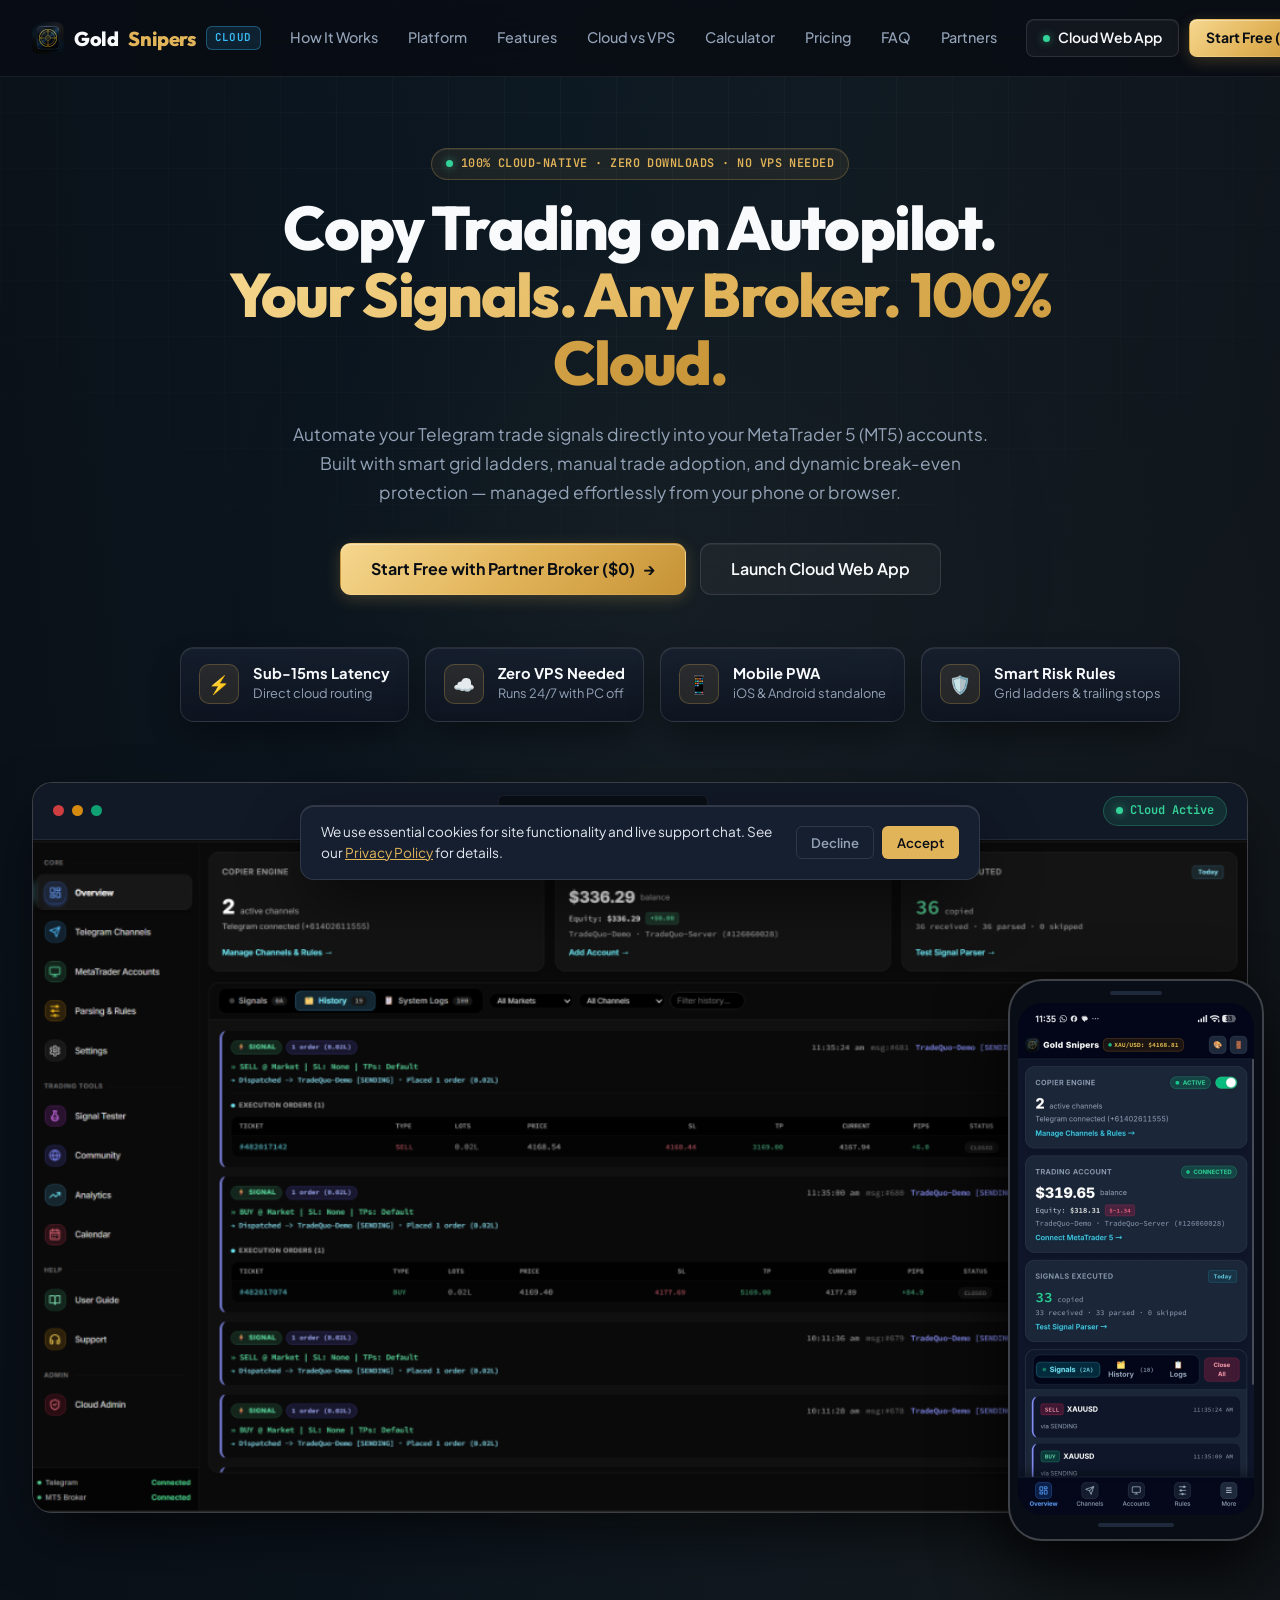
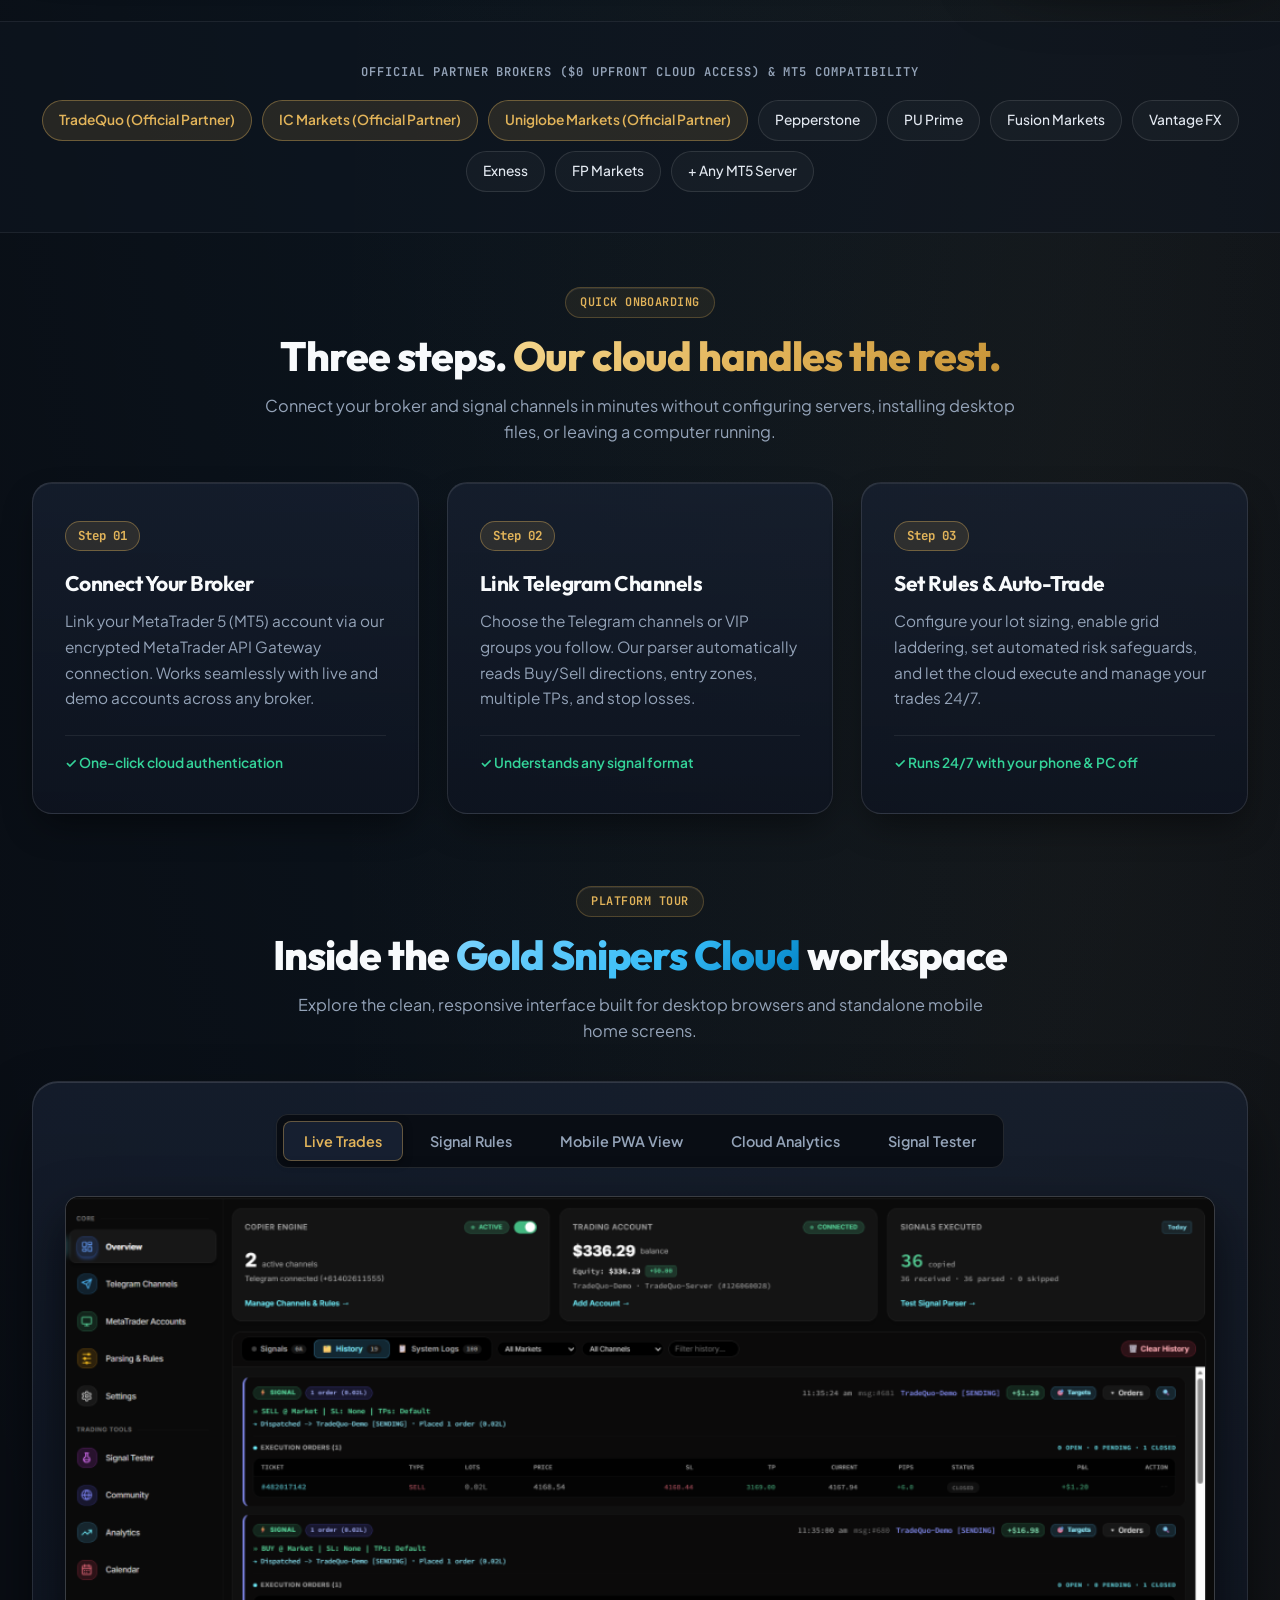
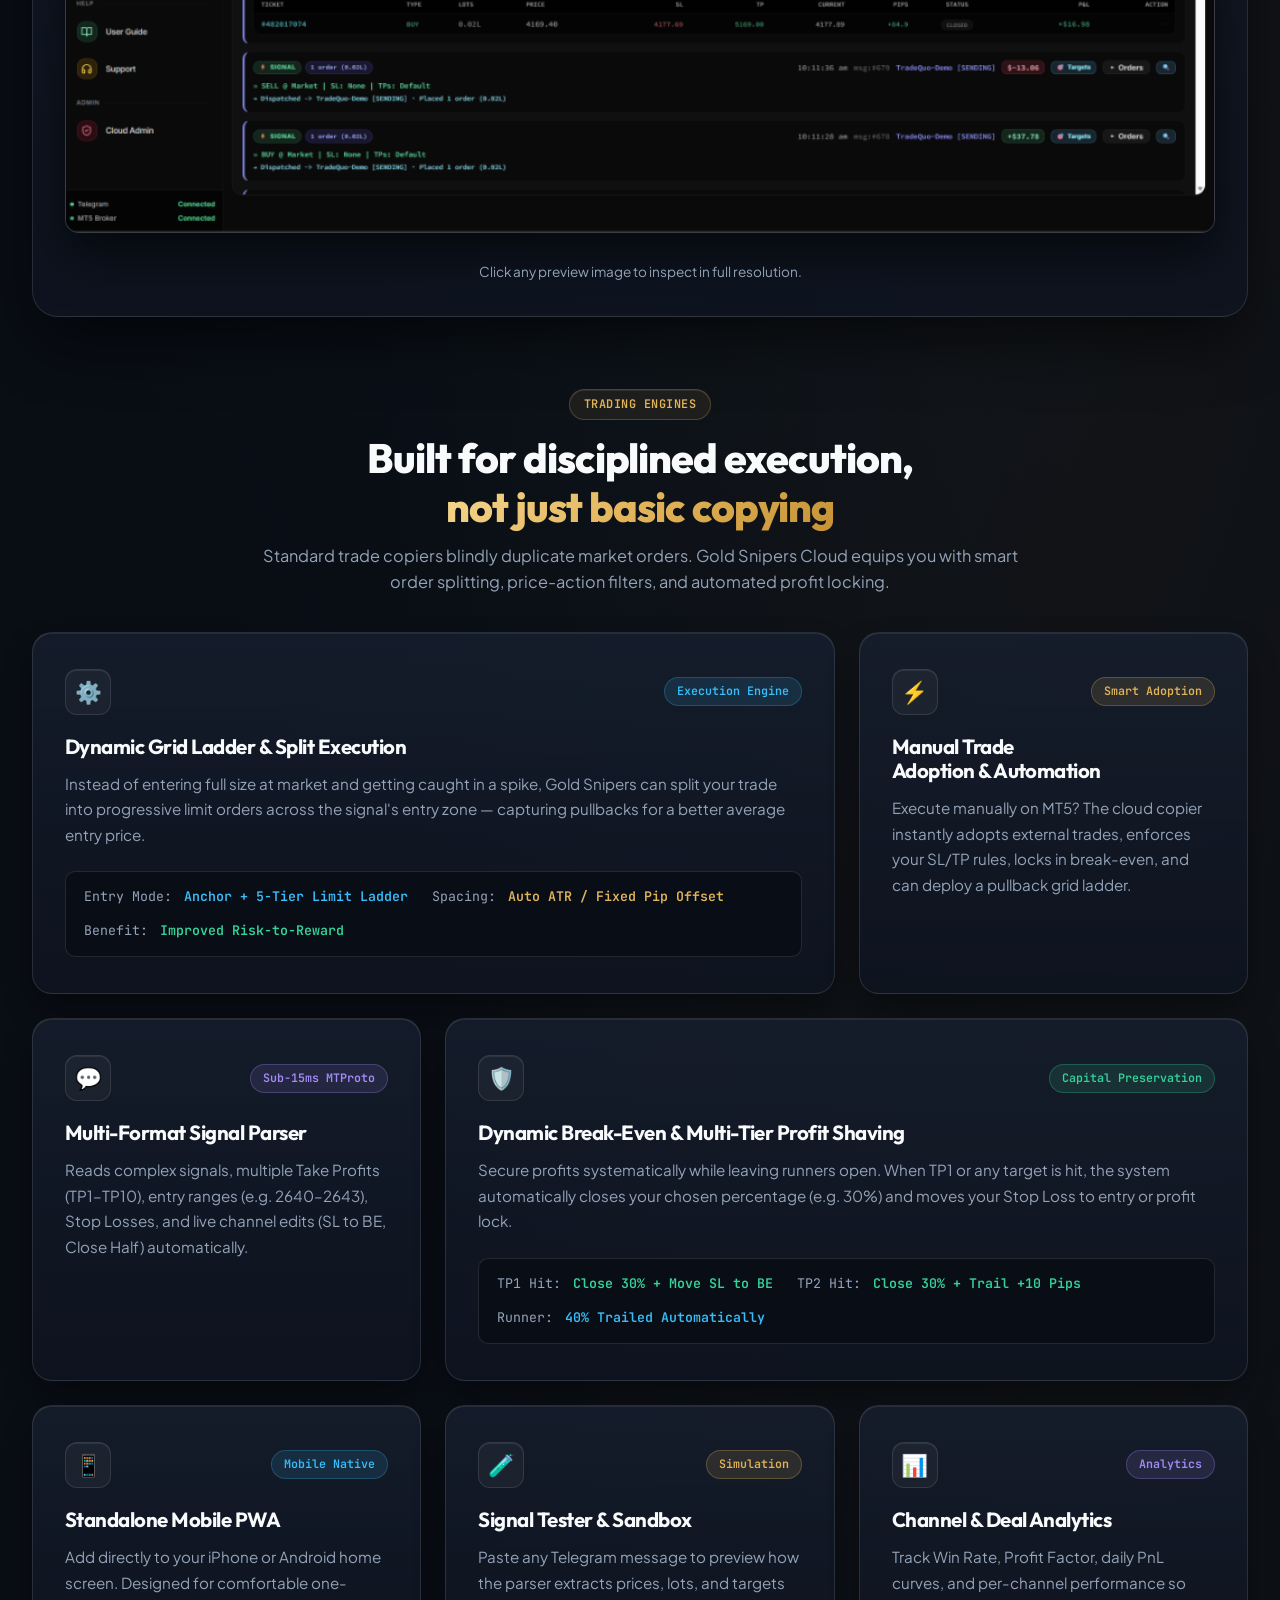
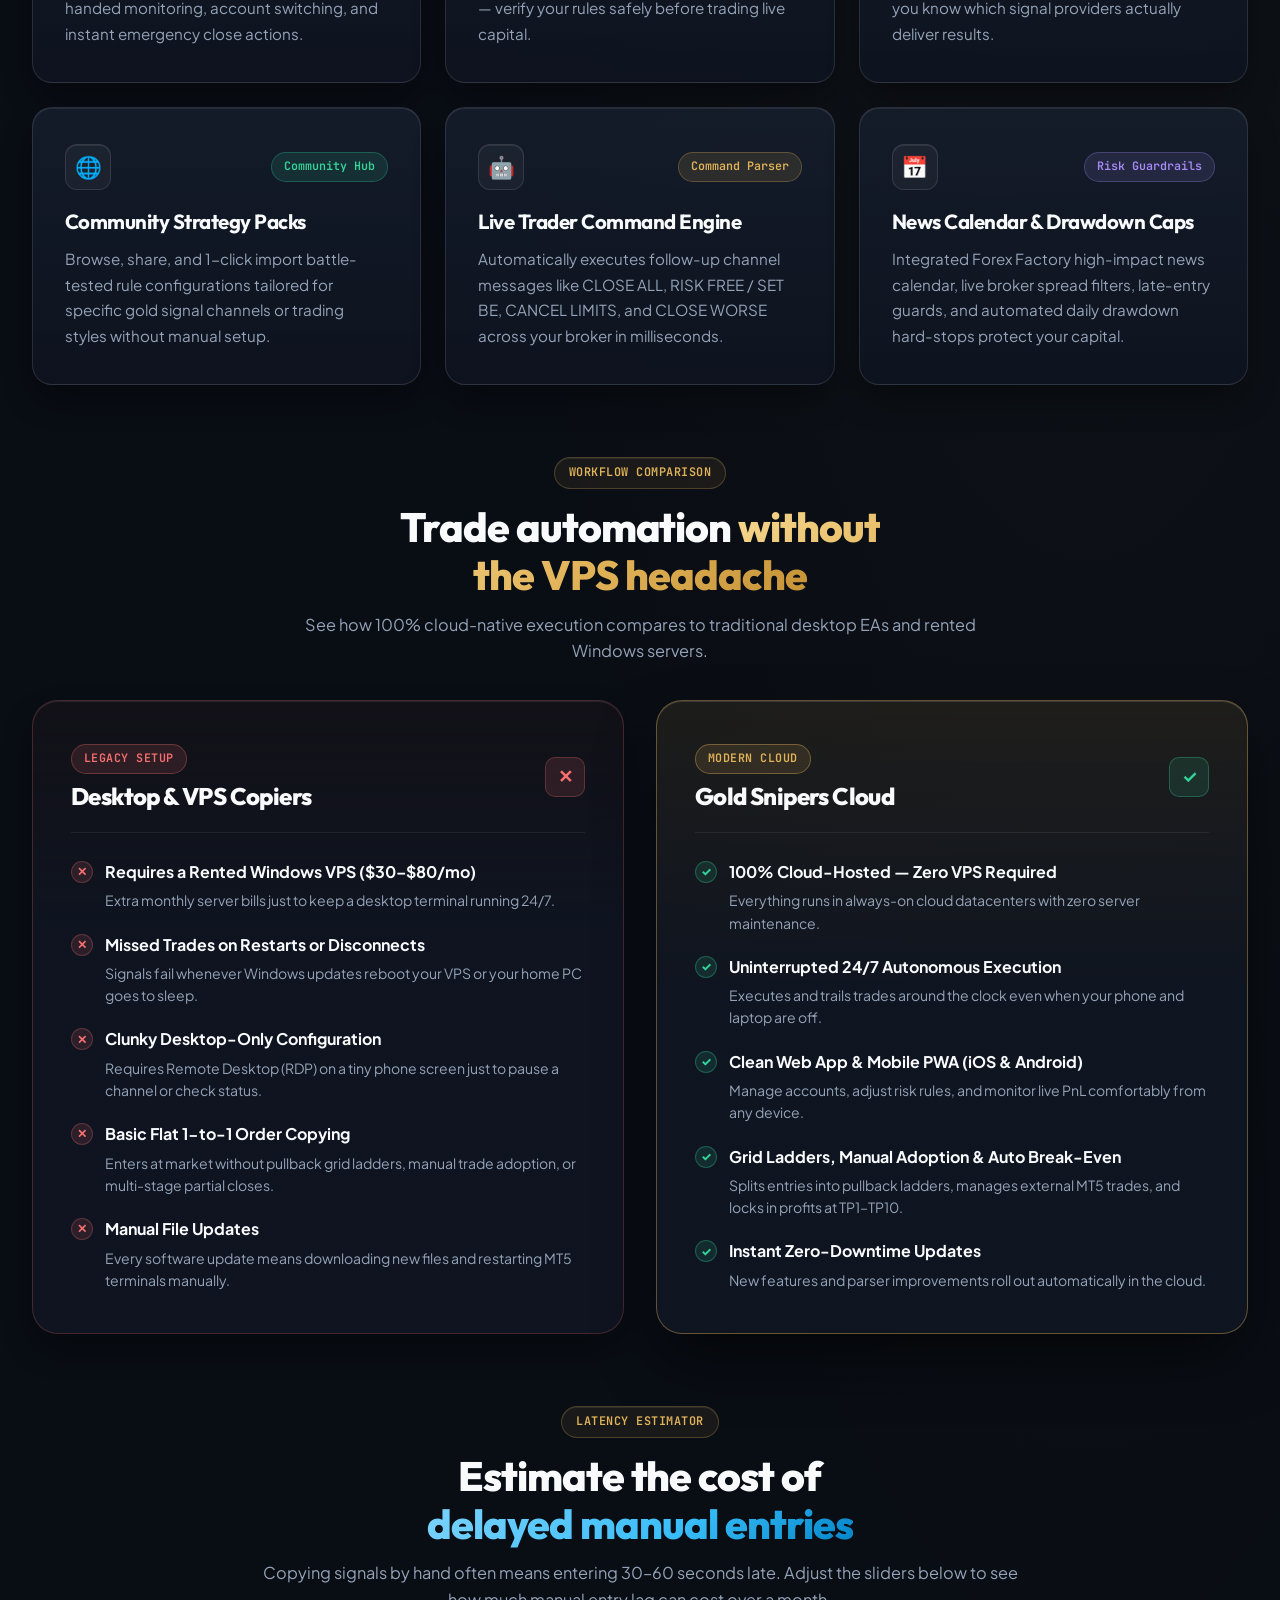
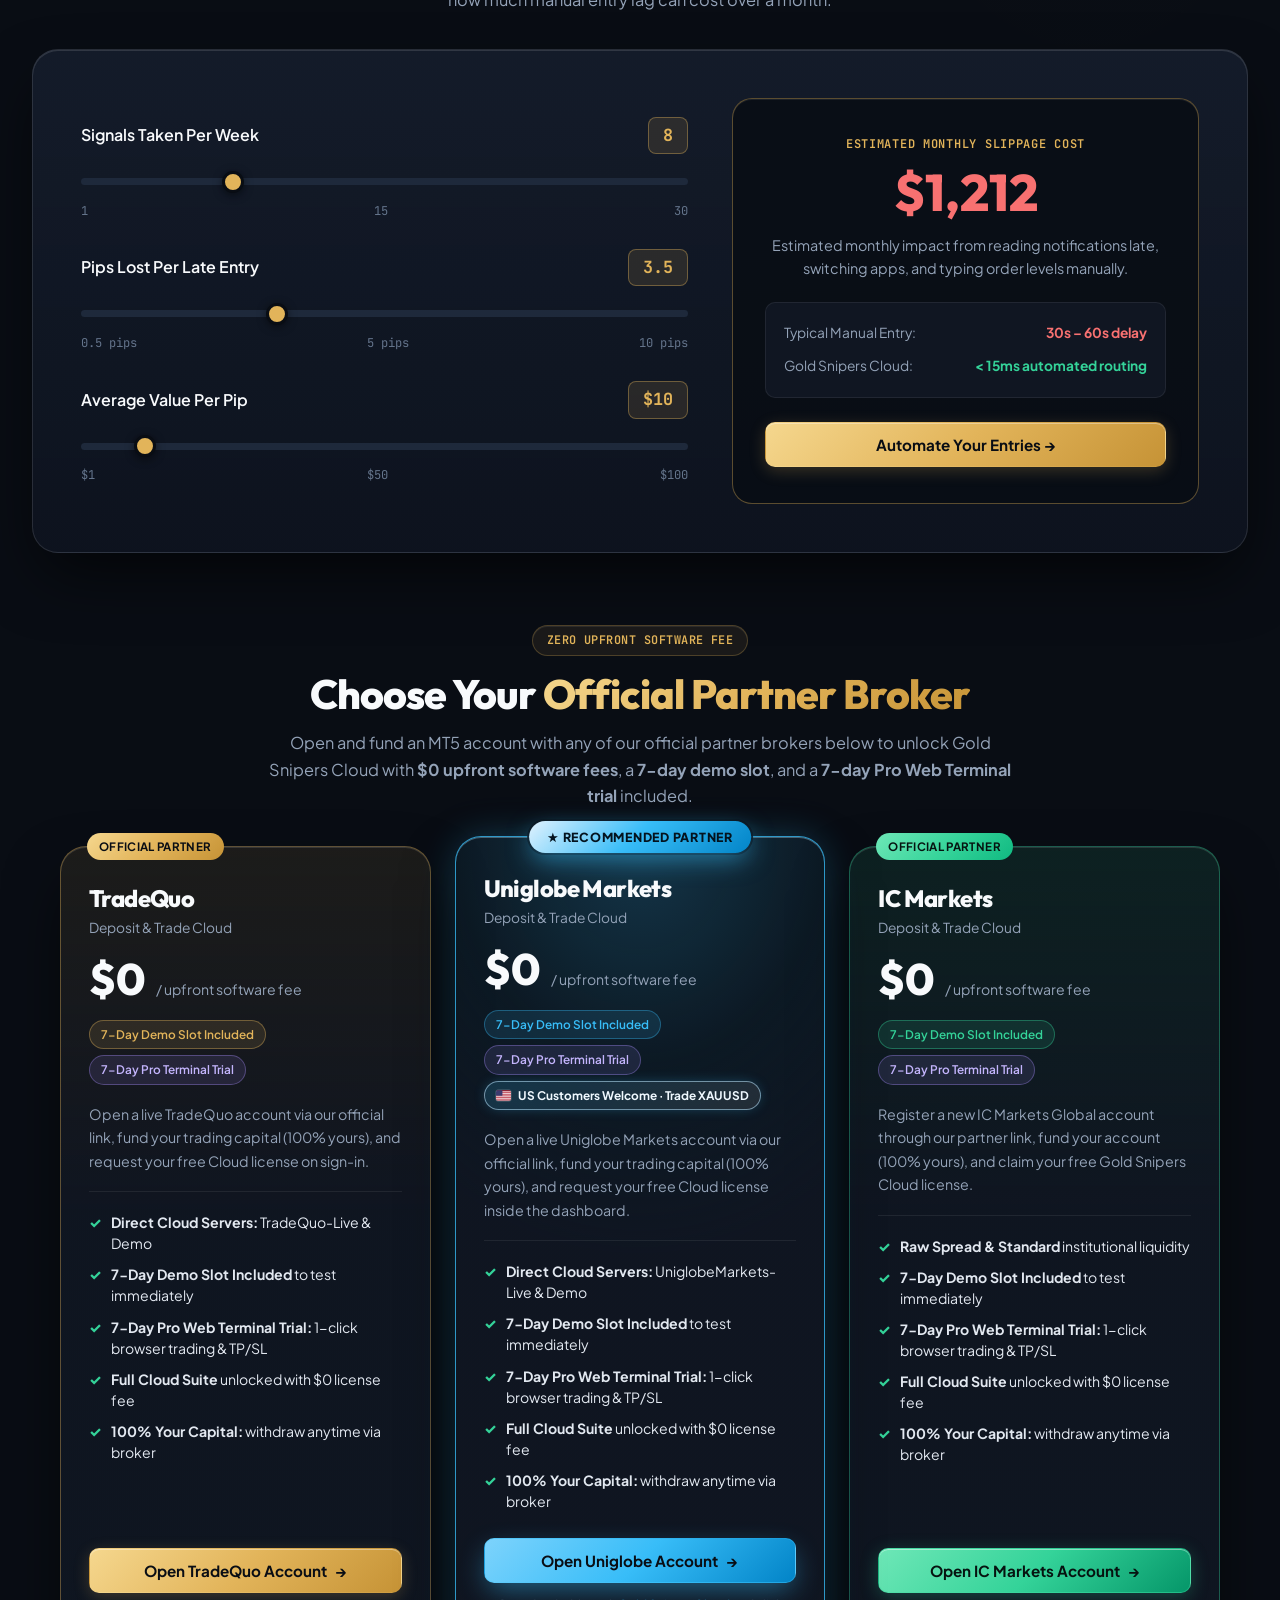
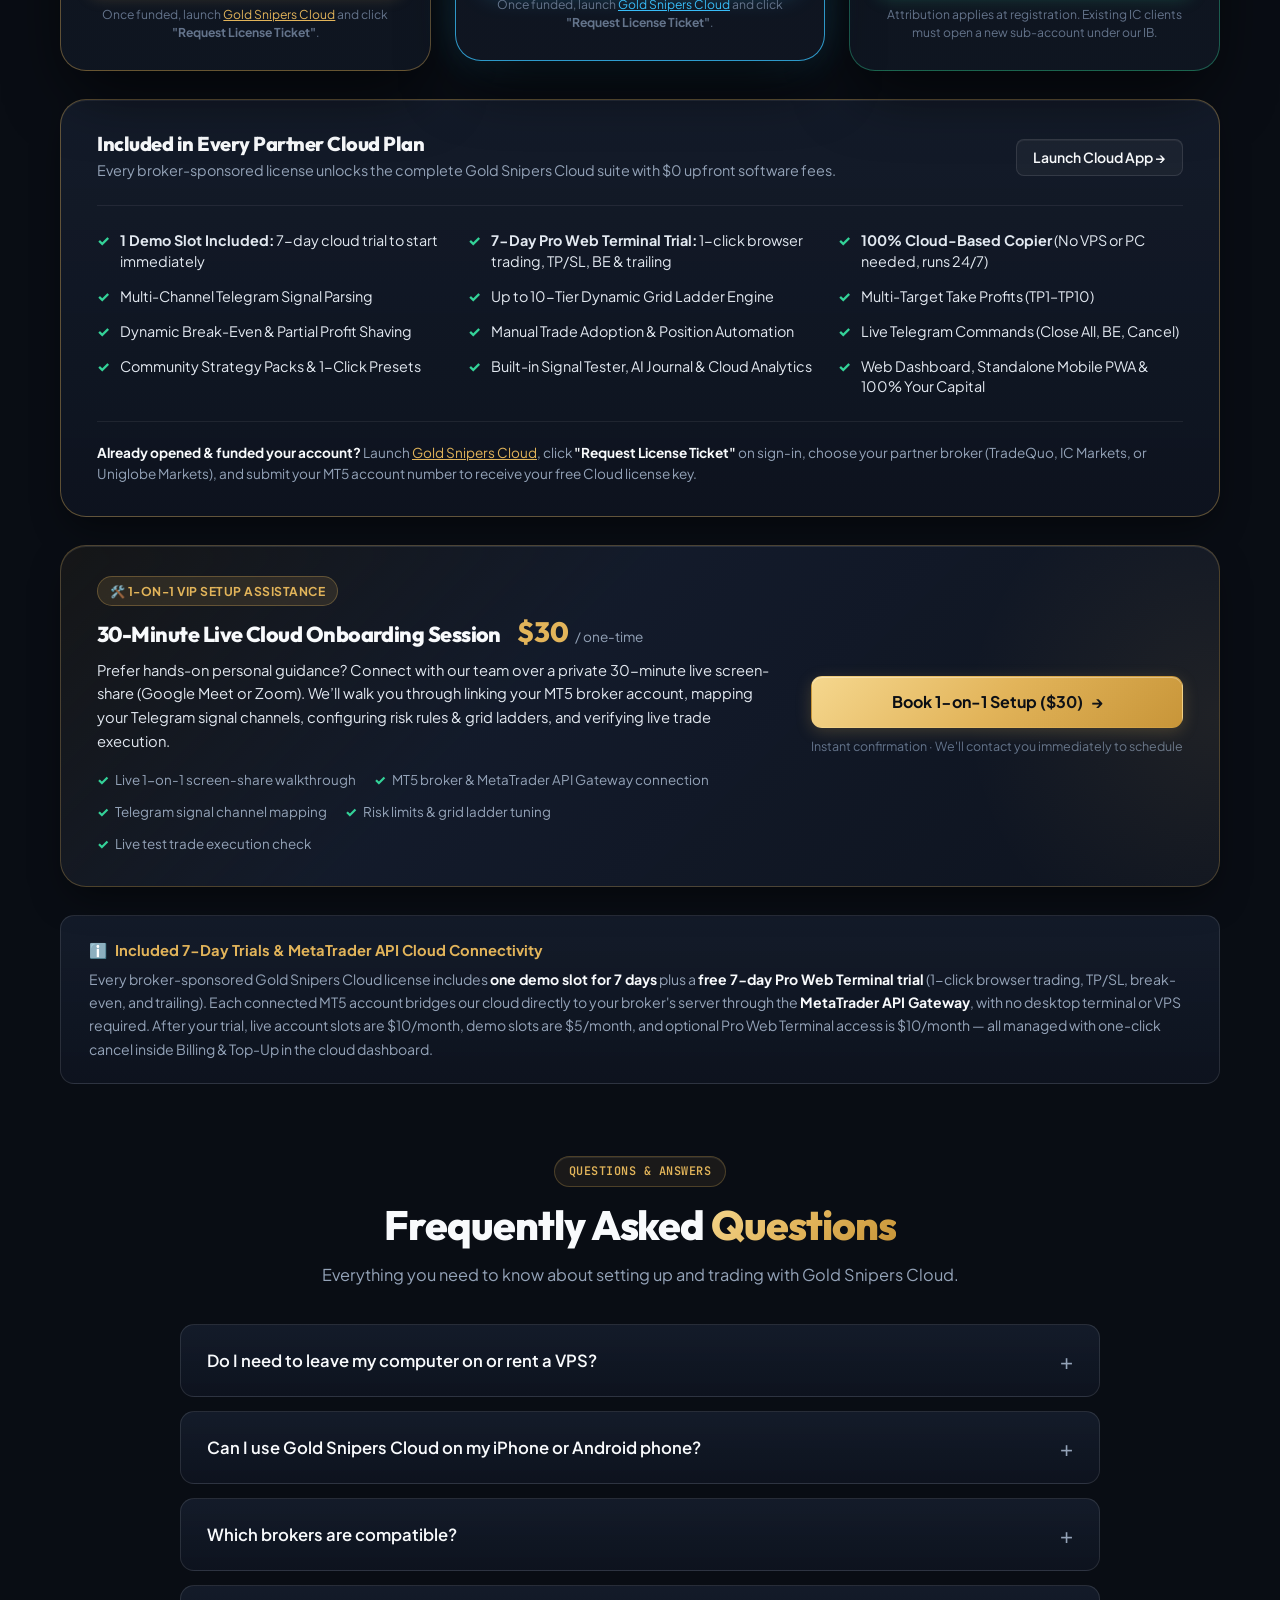
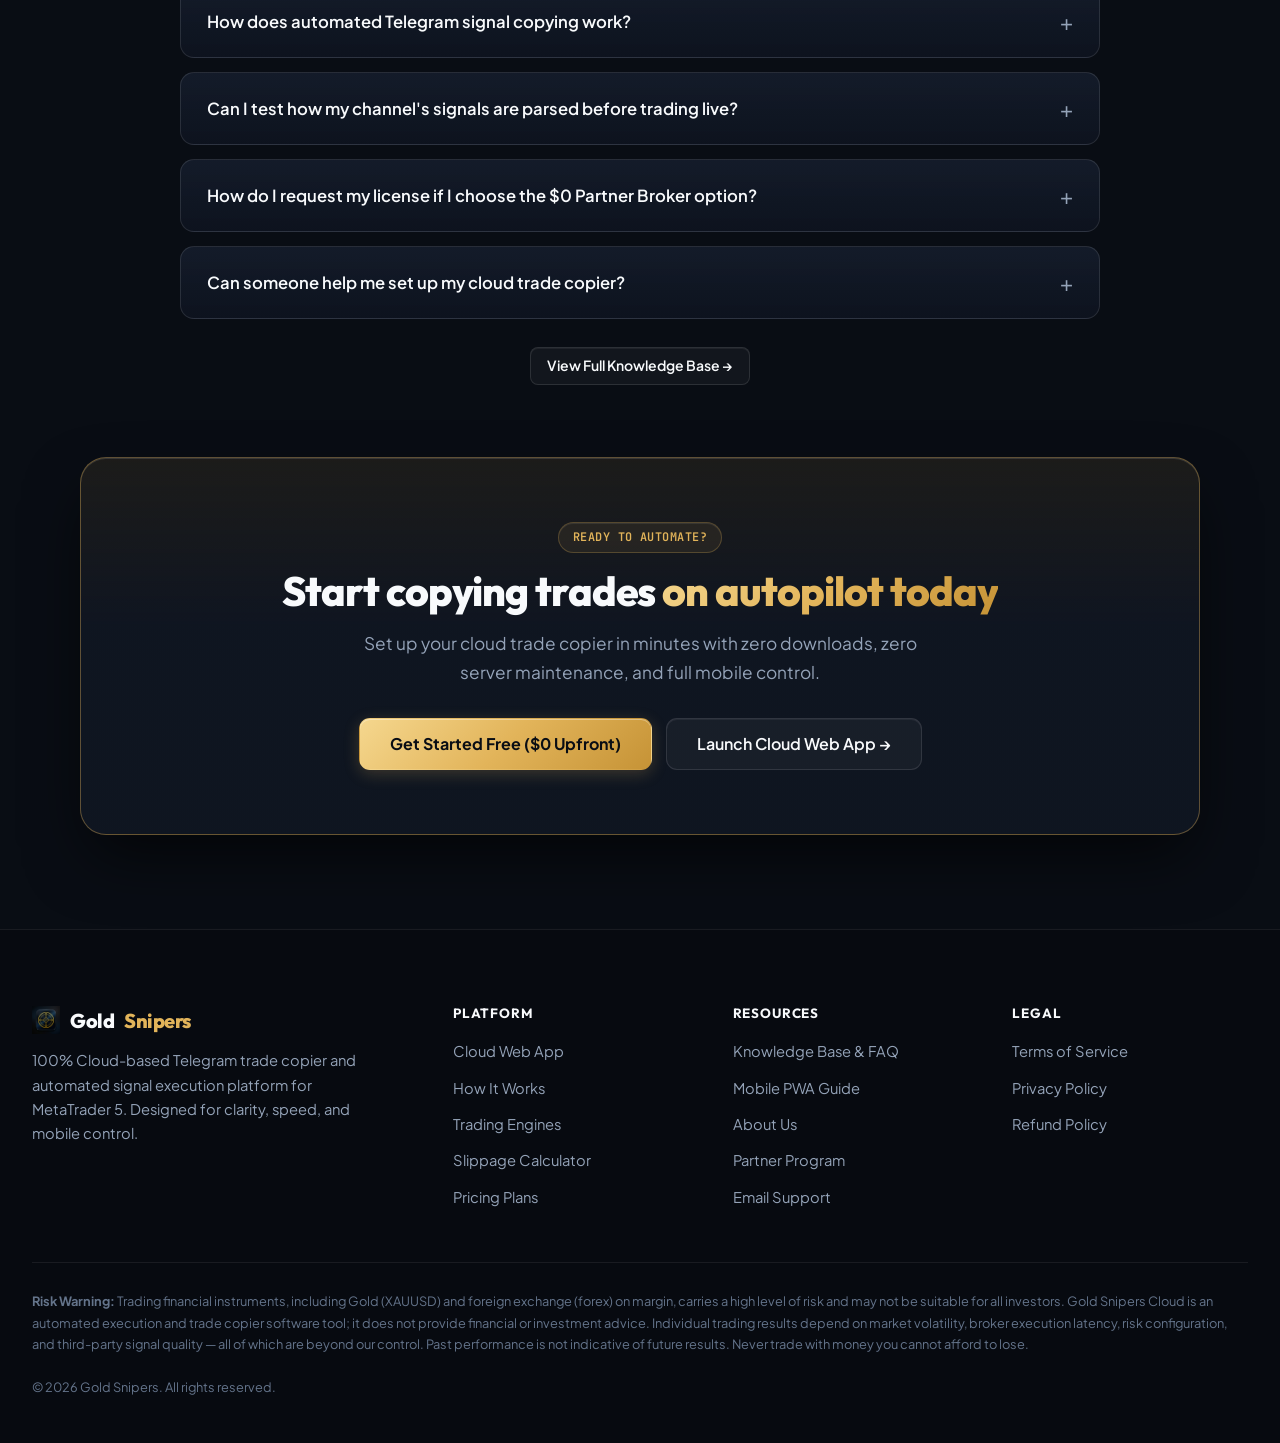
==== commit 2b3c6629: "Fix US flag icon with inline SVG and bump style.css cache version to 404.0" ====
--- a/index.html
+++ b/index.html
@@ -35,7 +35,7 @@
         href="https://fonts.googleapis.com/css2?family=Inter:wght@400;500;600;700&family=Outfit:wght@500;600;700;800&family=Plus+Jakarta+Sans:wght@400;500;600;700&family=JetBrains+Mono:wght@400;500;600&display=swap"
         rel="stylesheet">
 
-    <link rel="stylesheet" href="style.css?v=403.0">
+    <link rel="stylesheet" href="style.css?v=404.0">
 
     <!-- Structured Data -->
     <script type="application/ld+json">
@@ -711,15 +711,21 @@
                             </div>
                         </div>
                         <p class="pricing-explainer">
-                            Open a live TradeQuo account via our official link, fund your trading capital (100% yours), and request your free Cloud license on sign-in.
+                            Open a live TradeQuo account via our official link, fund your trading capital (100% yours),
+                            and request your free Cloud license on sign-in.
                         </p>
 
                         <ul class="pricing-feature-list">
-                            <li><span class="check-mark">✓</span> <span><strong>Direct Cloud Servers:</strong> TradeQuo-Live &amp; Demo</span></li>
-                            <li><span class="check-mark">✓</span> <span><strong>7-Day Demo Slot Included</strong> to test immediately</span></li>
-                            <li><span class="check-mark">✓</span> <span><strong>7-Day Pro Web Terminal Trial:</strong> 1-click browser trading &amp; TP/SL</span></li>
-                            <li><span class="check-mark">✓</span> <span><strong>Full Cloud Suite</strong> unlocked with $0 license fee</span></li>
-                            <li><span class="check-mark">✓</span> <span><strong>100% Your Capital:</strong> withdraw anytime via broker</span></li>
+                            <li><span class="check-mark">✓</span> <span><strong>Direct Cloud Servers:</strong>
+                                    TradeQuo-Live &amp; Demo</span></li>
+                            <li><span class="check-mark">✓</span> <span><strong>7-Day Demo Slot Included</strong> to
+                                    test immediately</span></li>
+                            <li><span class="check-mark">✓</span> <span><strong>7-Day Pro Web Terminal Trial:</strong>
+                                    1-click browser trading &amp; TP/SL</span></li>
+                            <li><span class="check-mark">✓</span> <span><strong>Full Cloud Suite</strong> unlocked with
+                                    $0 license fee</span></li>
+                            <li><span class="check-mark">✓</span> <span><strong>100% Your Capital:</strong> withdraw
+                                    anytime via broker</span></li>
                         </ul>
 
                         <div class="pricing-card-footer">
@@ -757,27 +763,42 @@
                             </div>
                             <div class="broker-freedom-pill broker-us-pill"
                                 title="US residents can register, fund, and trade XAUUSD on Uniglobe Markets">
-                                <span>🇺🇸 US Customers Welcome · Trade XAUUSD</span>
+                                <svg class="us-flag-icon" viewBox="0 0 21 15" width="15" height="11" aria-hidden="true">
+                                    <rect width="21" height="15" rx="2" fill="#B22234" />
+                                    <path d="M0 2.3h21M0 4.6h21M0 6.9h21M0 9.2h21M0 11.5h21M0 13.8h21" stroke="#FFFFFF" stroke-width="1.15" />
+                                    <rect width="9" height="8" rx="1" fill="#3C3B6E" />
+                                </svg>
+                                <span>US Customers Welcome · Trade XAUUSD</span>
                             </div>
                         </div>
                         <p class="pricing-explainer">
-                            Open a live Uniglobe Markets account via our official link, fund your trading capital (100% yours), and request your free Cloud license inside the dashboard.
+                            Open a live Uniglobe Markets account via our official link, fund your trading capital (100%
+                            yours), and request your free Cloud license inside the dashboard.
                         </p>
 
                         <ul class="pricing-feature-list">
-                            <li><span class="check-mark">✓</span> <span><strong>Direct Cloud Servers:</strong> UniglobeMarkets-Live &amp; Demo</span></li>
-                            <li><span class="check-mark">✓</span> <span><strong>7-Day Demo Slot Included</strong> to test immediately</span></li>
-                            <li><span class="check-mark">✓</span> <span><strong>7-Day Pro Web Terminal Trial:</strong> 1-click browser trading &amp; TP/SL</span></li>
-                            <li><span class="check-mark">✓</span> <span><strong>Full Cloud Suite</strong> unlocked with $0 license fee</span></li>
-                            <li><span class="check-mark">✓</span> <span><strong>100% Your Capital:</strong> withdraw anytime via broker</span></li>
+                            <li><span class="check-mark">✓</span> <span><strong>Direct Cloud Servers:</strong>
+                                    UniglobeMarkets-Live &amp; Demo</span></li>
+                            <li><span class="check-mark">✓</span> <span><strong>7-Day Demo Slot Included</strong> to
+                                    test immediately</span></li>
+                            <li><span class="check-mark">✓</span> <span><strong>7-Day Pro Web Terminal Trial:</strong>
+                                    1-click browser trading &amp; TP/SL</span></li>
+                            <li><span class="check-mark">✓</span> <span><strong>Full Cloud Suite</strong> unlocked with
+                                    $0 license fee</span></li>
+                            <li><span class="check-mark">✓</span> <span><strong>100% Your Capital:</strong> withdraw
+                                    anytime via broker</span></li>
                         </ul>
 
                         <div class="pricing-card-footer">
-                            <a id="btn-ib-uniglobe" href="https://www.uniglobemarkets.com/open-live-account?rl=J9YZXT8P" class="btn btn-blue btn-block" target="_blank" rel="noopener noreferrer">
+                            <a id="btn-ib-uniglobe" href="https://www.uniglobemarkets.com/open-live-account?rl=J9YZXT8P"
+                                class="btn btn-blue btn-block" target="_blank" rel="noopener noreferrer">
                                 <span>Open Uniglobe Account</span>
                                 <span class="btn-arrow">&rarr;</span>
                             </a>
-                            <p class="plan-sub-note">Once funded, launch <a href="https://cloud.goldsnipersbot.com" target="_blank" rel="noopener noreferrer" style="color: var(--accent-cyan); text-decoration: underline;">Gold Snipers Cloud</a> and click <strong>"Request License Ticket"</strong>.</p>
+                            <p class="plan-sub-note">Once funded, launch <a href="https://cloud.goldsnipersbot.com"
+                                    target="_blank" rel="noopener noreferrer"
+                                    style="color: var(--accent-cyan); text-decoration: underline;">Gold Snipers
+                                    Cloud</a> and click <strong>"Request License Ticket"</strong>.</p>
                         </div>
                     </div>
 
@@ -802,23 +823,31 @@
                             </div>
                         </div>
                         <p class="pricing-explainer">
-                            Register a new IC Markets Global account through our partner link, fund your account (100% yours), and claim your free Gold Snipers Cloud license.
+                            Register a new IC Markets Global account through our partner link, fund your account (100%
+                            yours), and claim your free Gold Snipers Cloud license.
                         </p>
 
                         <ul class="pricing-feature-list">
-                            <li><span class="check-mark">✓</span> <span><strong>Raw Spread &amp; Standard</strong> institutional liquidity</span></li>
-                            <li><span class="check-mark">✓</span> <span><strong>7-Day Demo Slot Included</strong> to test immediately</span></li>
-                            <li><span class="check-mark">✓</span> <span><strong>7-Day Pro Web Terminal Trial:</strong> 1-click browser trading &amp; TP/SL</span></li>
-                            <li><span class="check-mark">✓</span> <span><strong>Full Cloud Suite</strong> unlocked with $0 license fee</span></li>
-                            <li><span class="check-mark">✓</span> <span><strong>100% Your Capital:</strong> withdraw anytime via broker</span></li>
+                            <li><span class="check-mark">✓</span> <span><strong>Raw Spread &amp; Standard</strong>
+                                    institutional liquidity</span></li>
+                            <li><span class="check-mark">✓</span> <span><strong>7-Day Demo Slot Included</strong> to
+                                    test immediately</span></li>
+                            <li><span class="check-mark">✓</span> <span><strong>7-Day Pro Web Terminal Trial:</strong>
+                                    1-click browser trading &amp; TP/SL</span></li>
+                            <li><span class="check-mark">✓</span> <span><strong>Full Cloud Suite</strong> unlocked with
+                                    $0 license fee</span></li>
+                            <li><span class="check-mark">✓</span> <span><strong>100% Your Capital:</strong> withdraw
+                                    anytime via broker</span></li>
                         </ul>
 
                         <div class="pricing-card-footer">
-                            <a id="btn-ib-icmarkets" href="https://secure.ic.com/en/Account/Register?camp=95928" class="btn btn-emerald btn-block" target="_blank" rel="noopener noreferrer">
+                            <a id="btn-ib-icmarkets" href="https://secure.ic.com/en/Account/Register?camp=95928"
+                                class="btn btn-emerald btn-block" target="_blank" rel="noopener noreferrer">
                                 <span>Open IC Markets Account</span>
                                 <span class="btn-arrow">&rarr;</span>
                             </a>
-                            <p class="plan-sub-note">Attribution applies at registration. Existing IC clients must open a new sub-account under our IB.</p>
+                            <p class="plan-sub-note">Attribution applies at registration. Existing IC clients must open
+                                a new sub-account under our IB.</p>
                         </div>
                     </div>
                 </div>
--- a/style.css
+++ b/style.css
@@ -1713,11 +1713,20 @@
 }
 
 .broker-us-pill {
+    align-items: center;
+    gap: 7px;
     background: linear-gradient(135deg, rgba(56, 189, 248, 0.18) 0%, rgba(255, 255, 255, 0.09) 100%);
     border-color: rgba(186, 230, 253, 0.55);
     color: #F0F9FF;
     font-weight: 700;
     box-shadow: 0 0 14px -4px rgba(56, 189, 248, 0.45);
+}
+
+.us-flag-icon {
+    flex-shrink: 0;
+    display: inline-block;
+    border-radius: 2px;
+    box-shadow: 0 0 0 0.5px rgba(255, 255, 255, 0.25);
 }
 
 .partner-claim-compact {
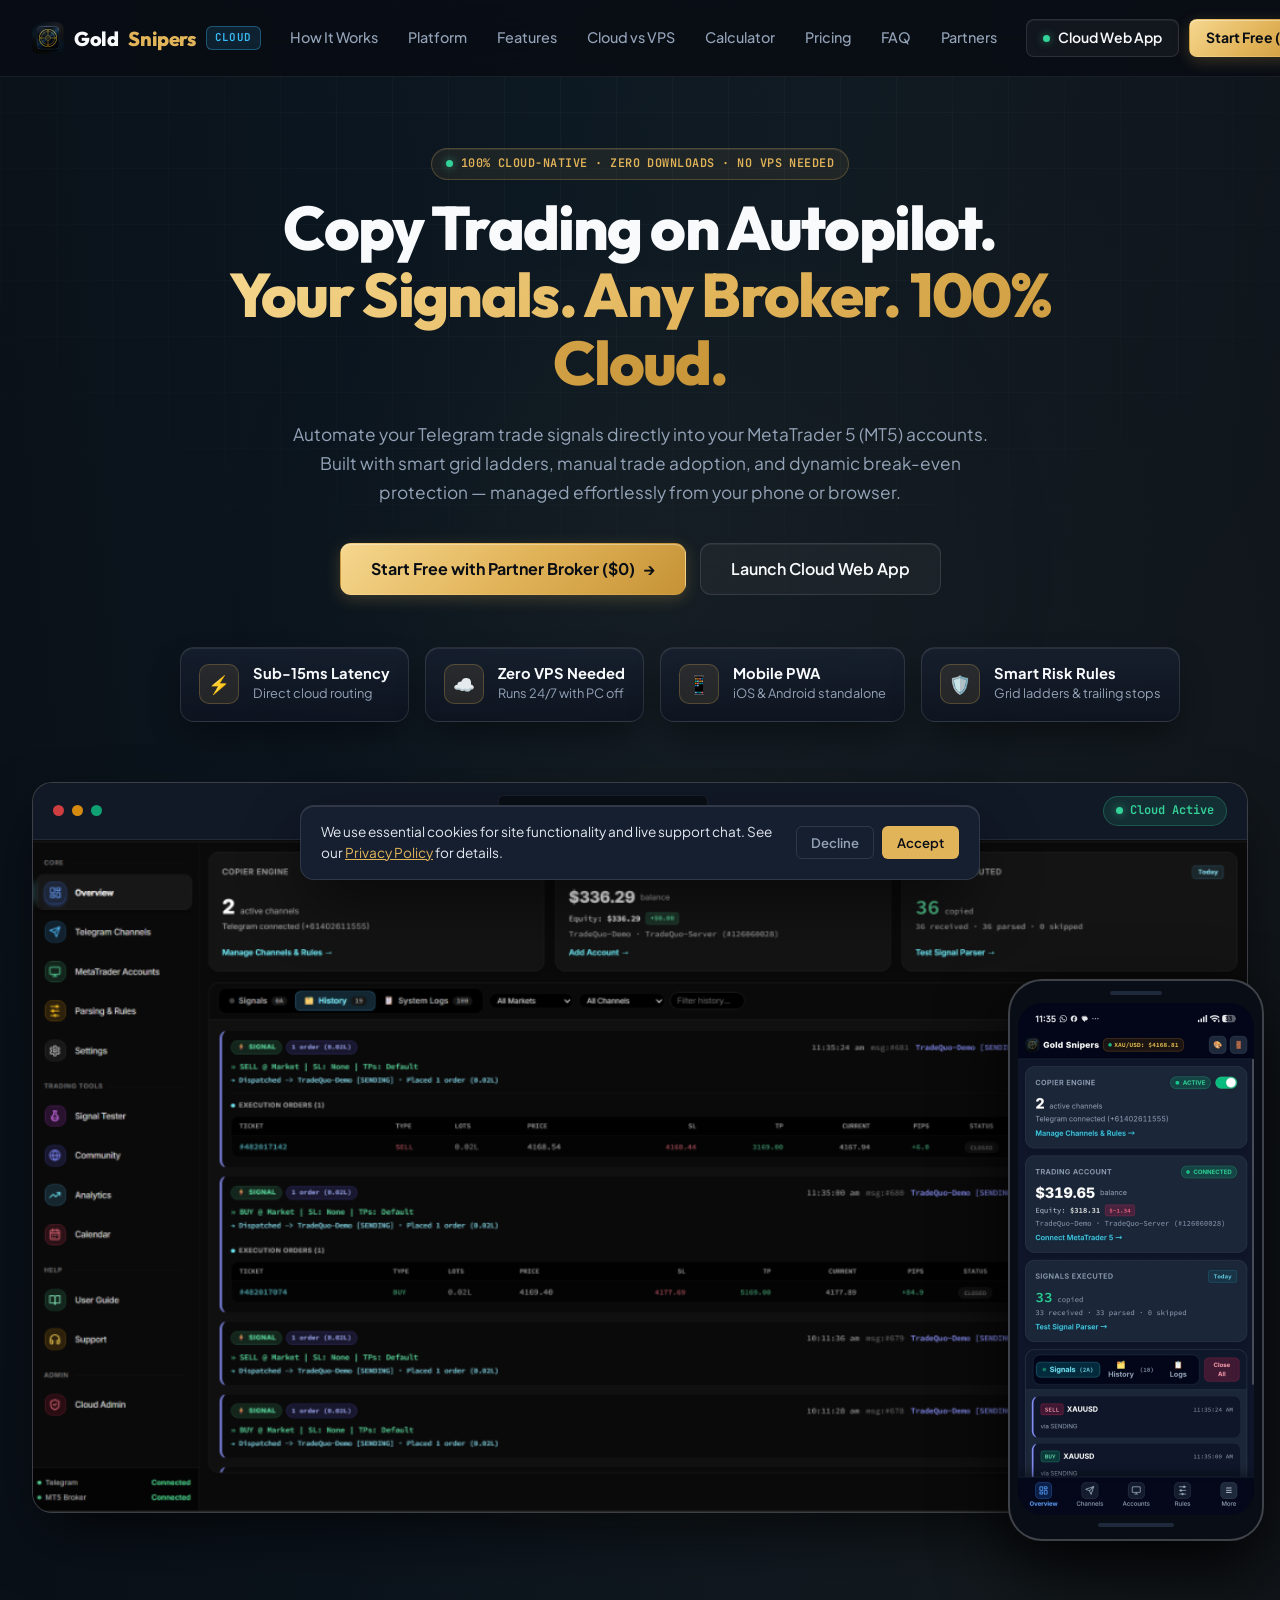
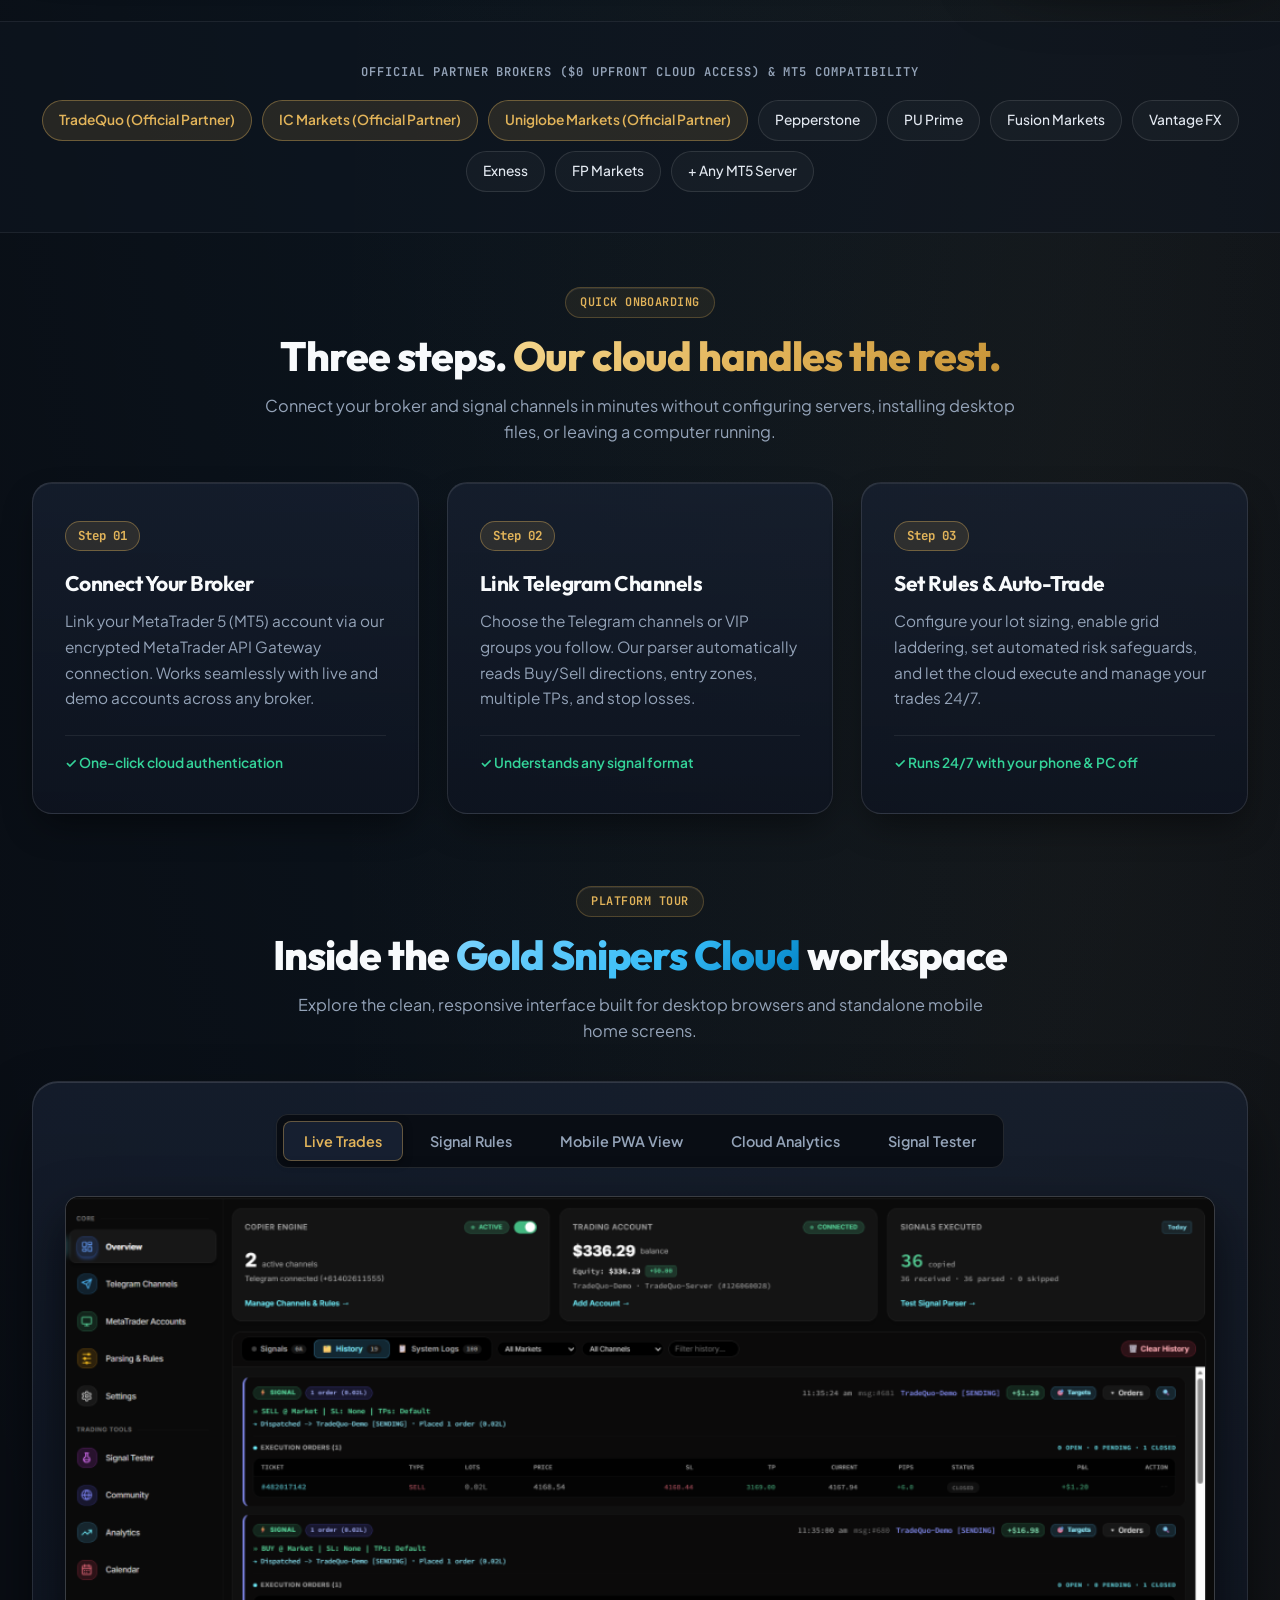
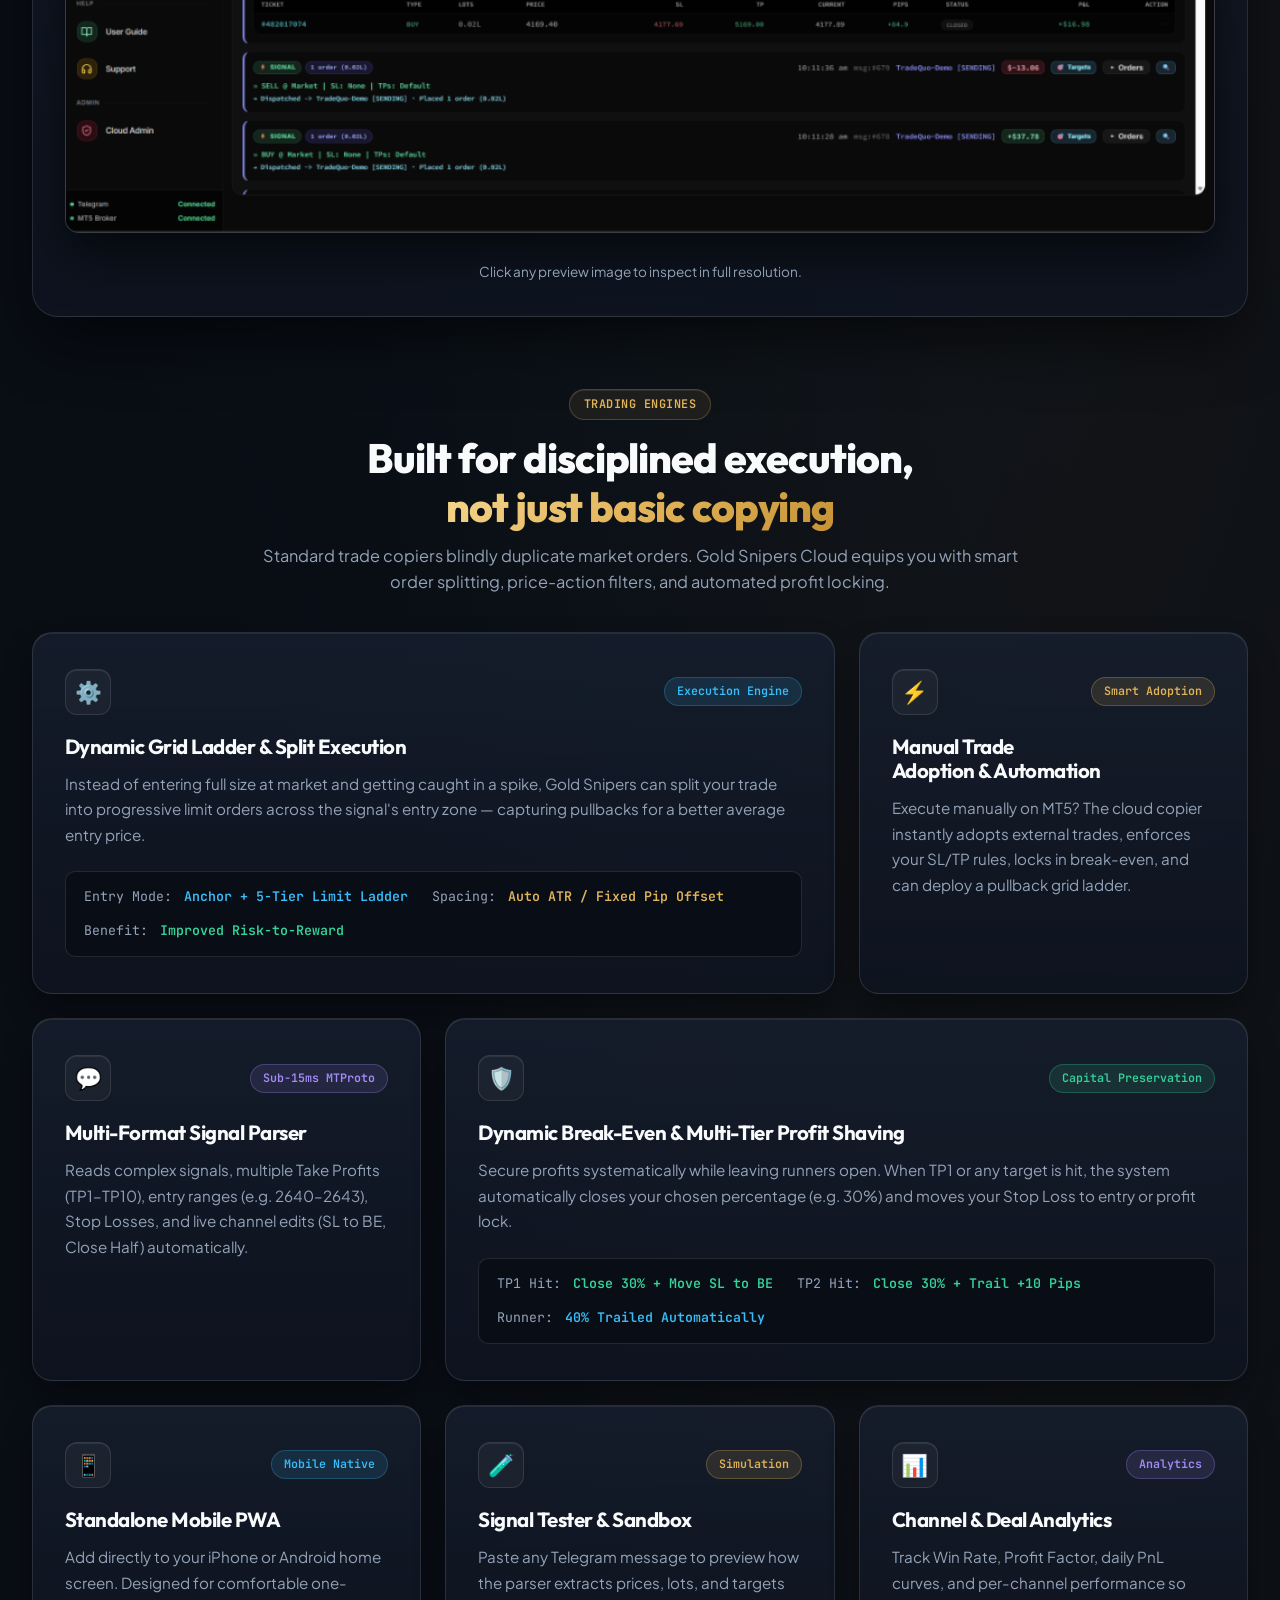
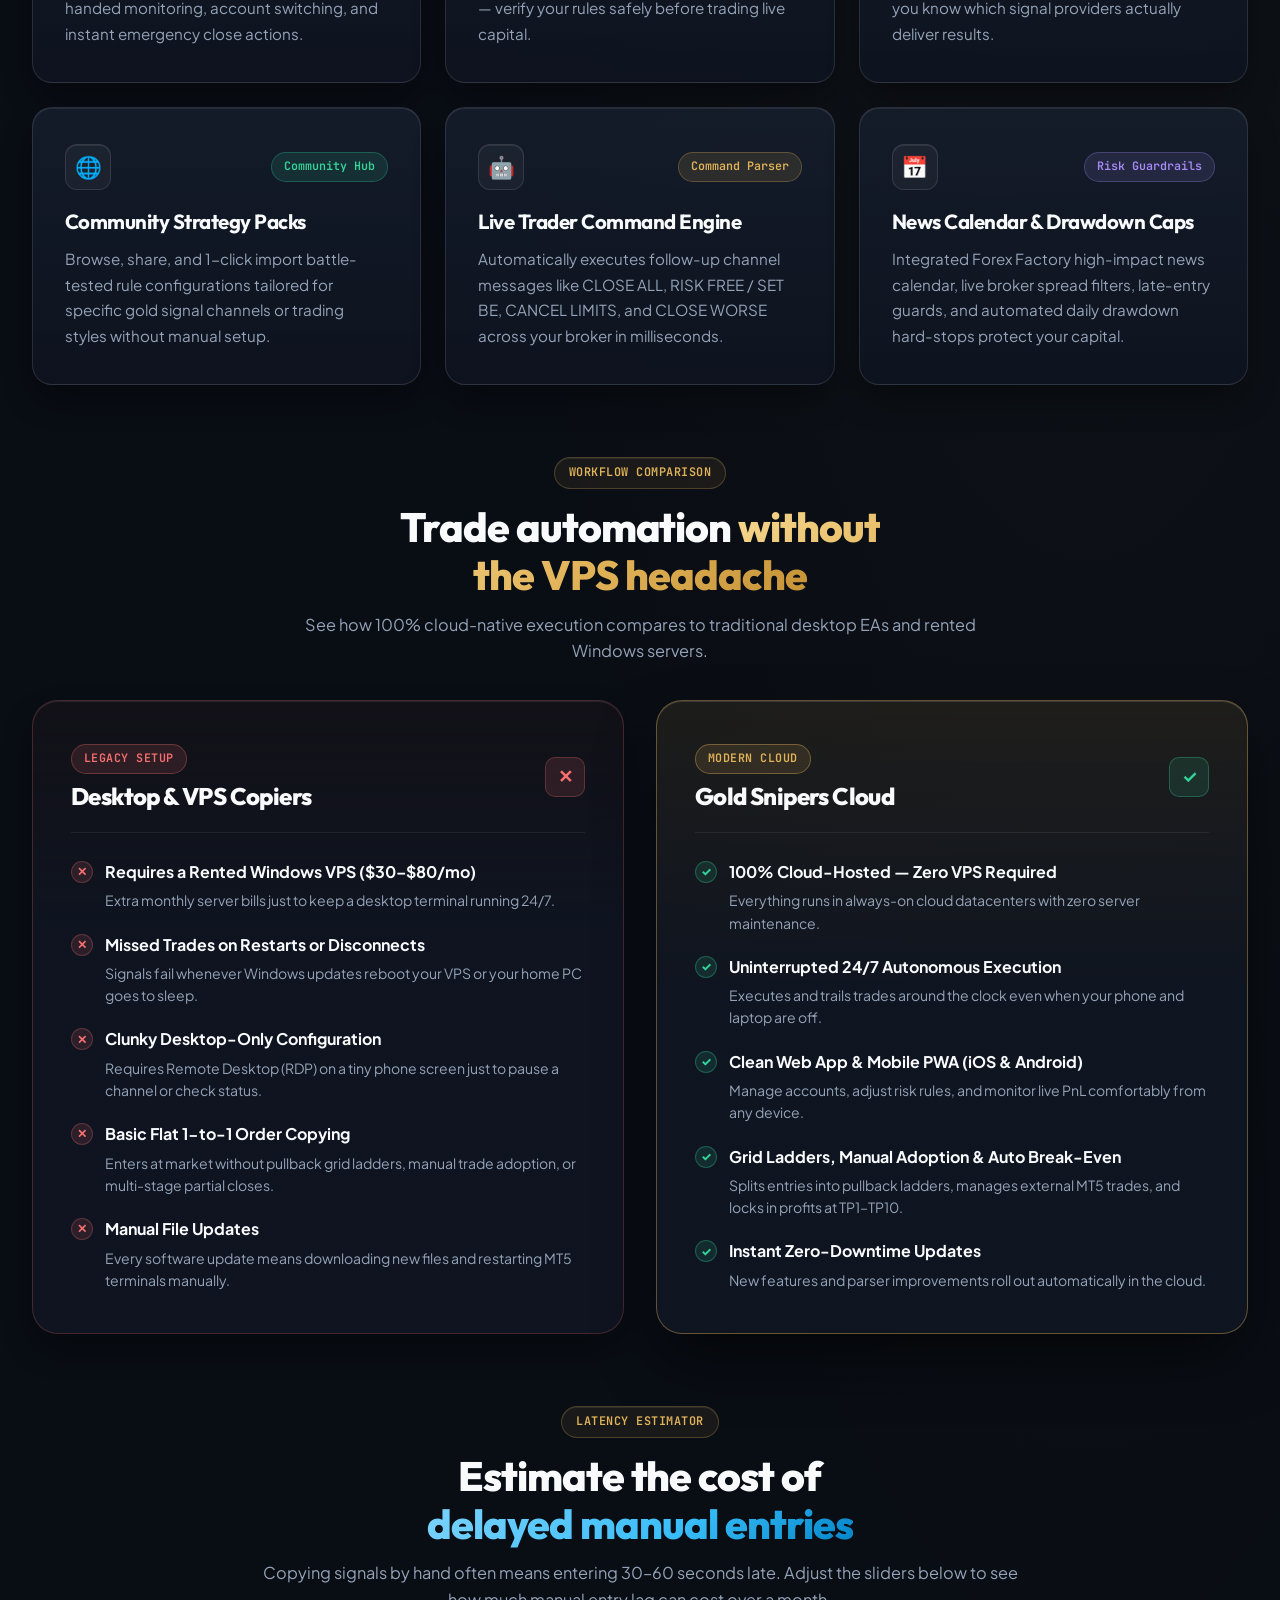
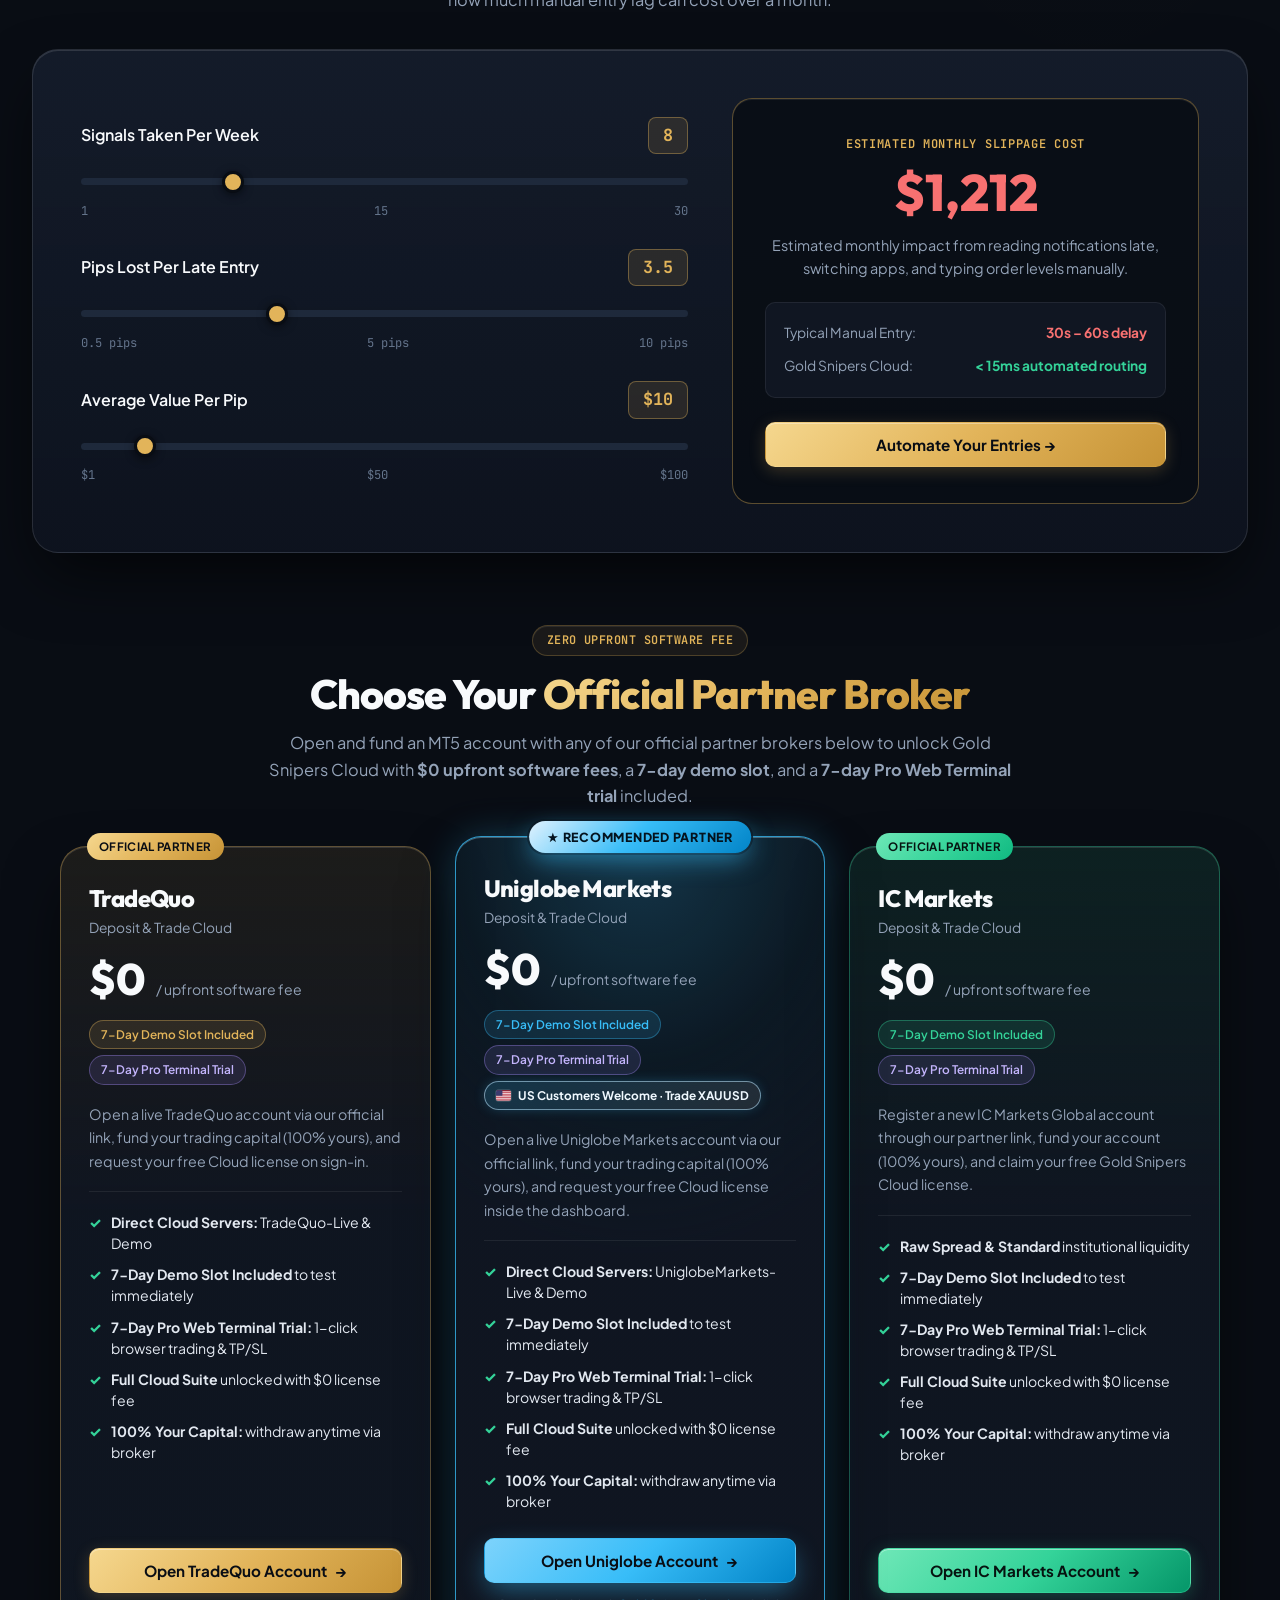
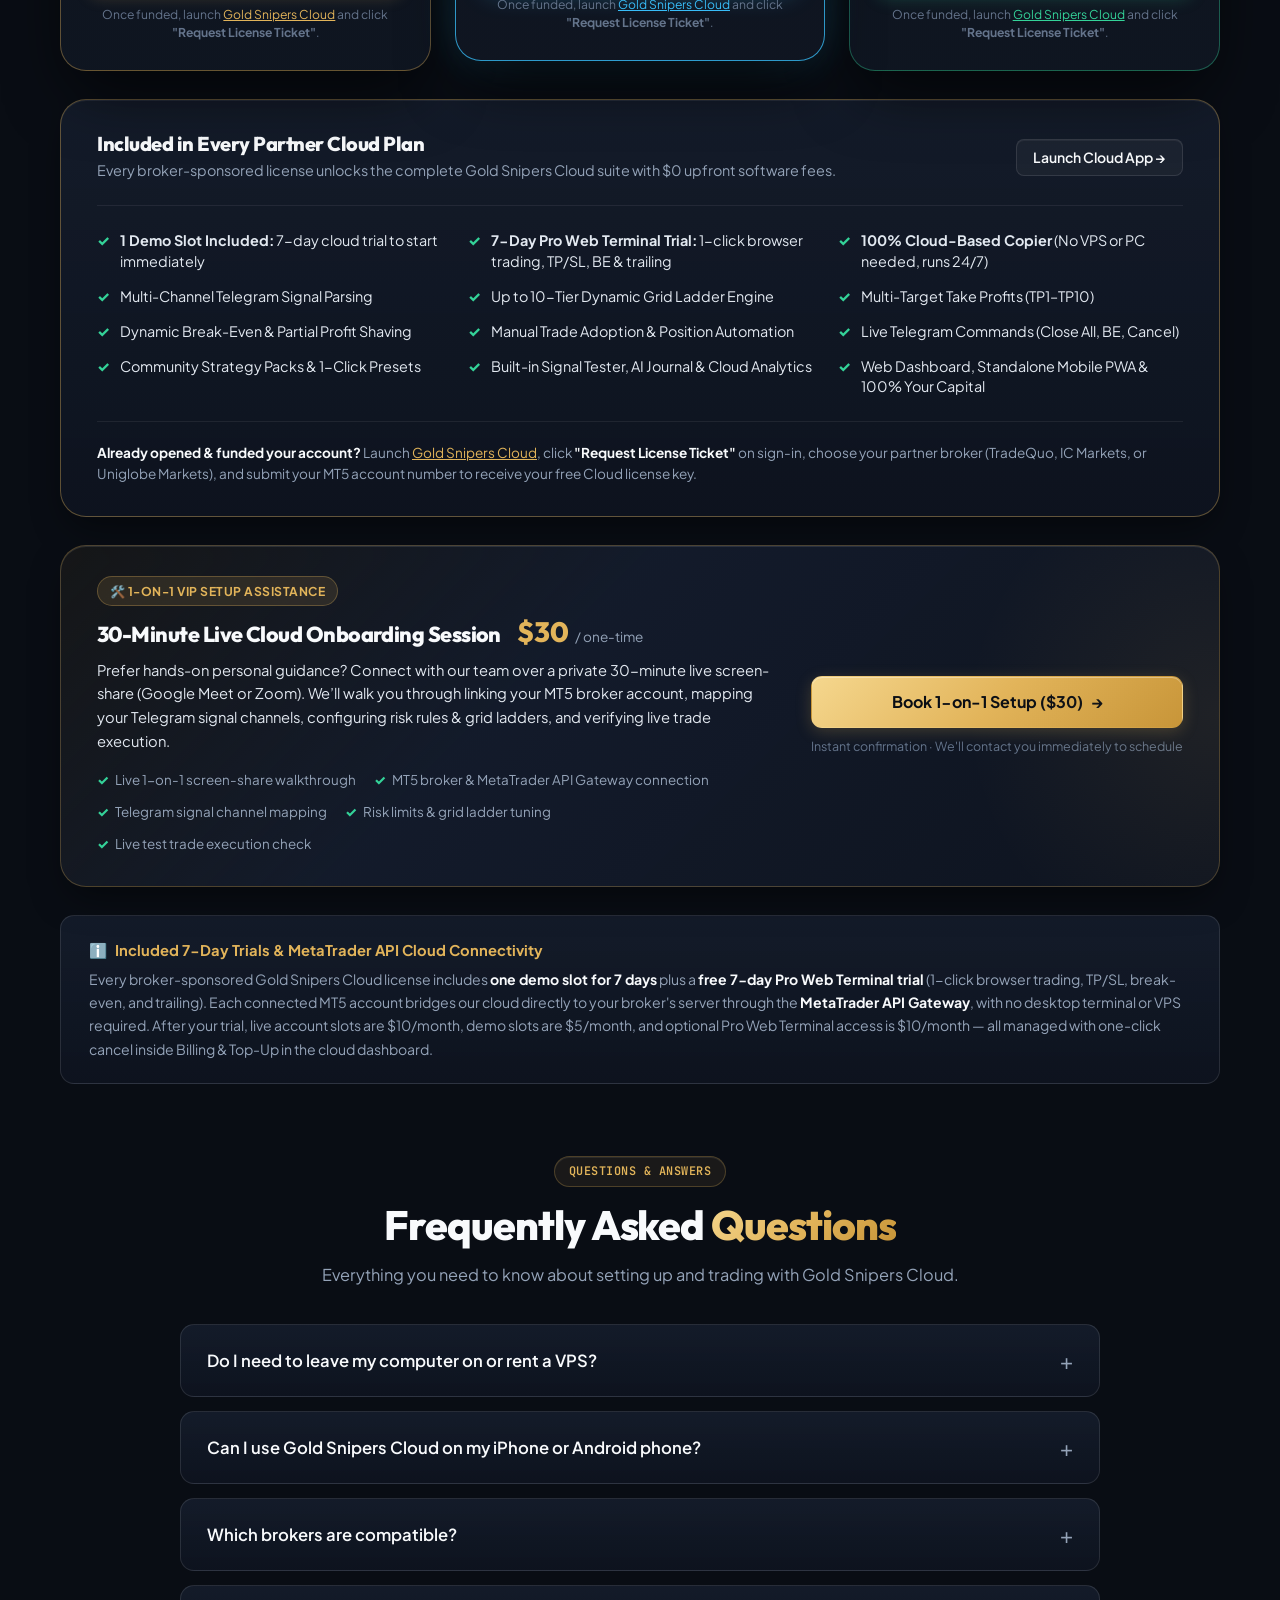
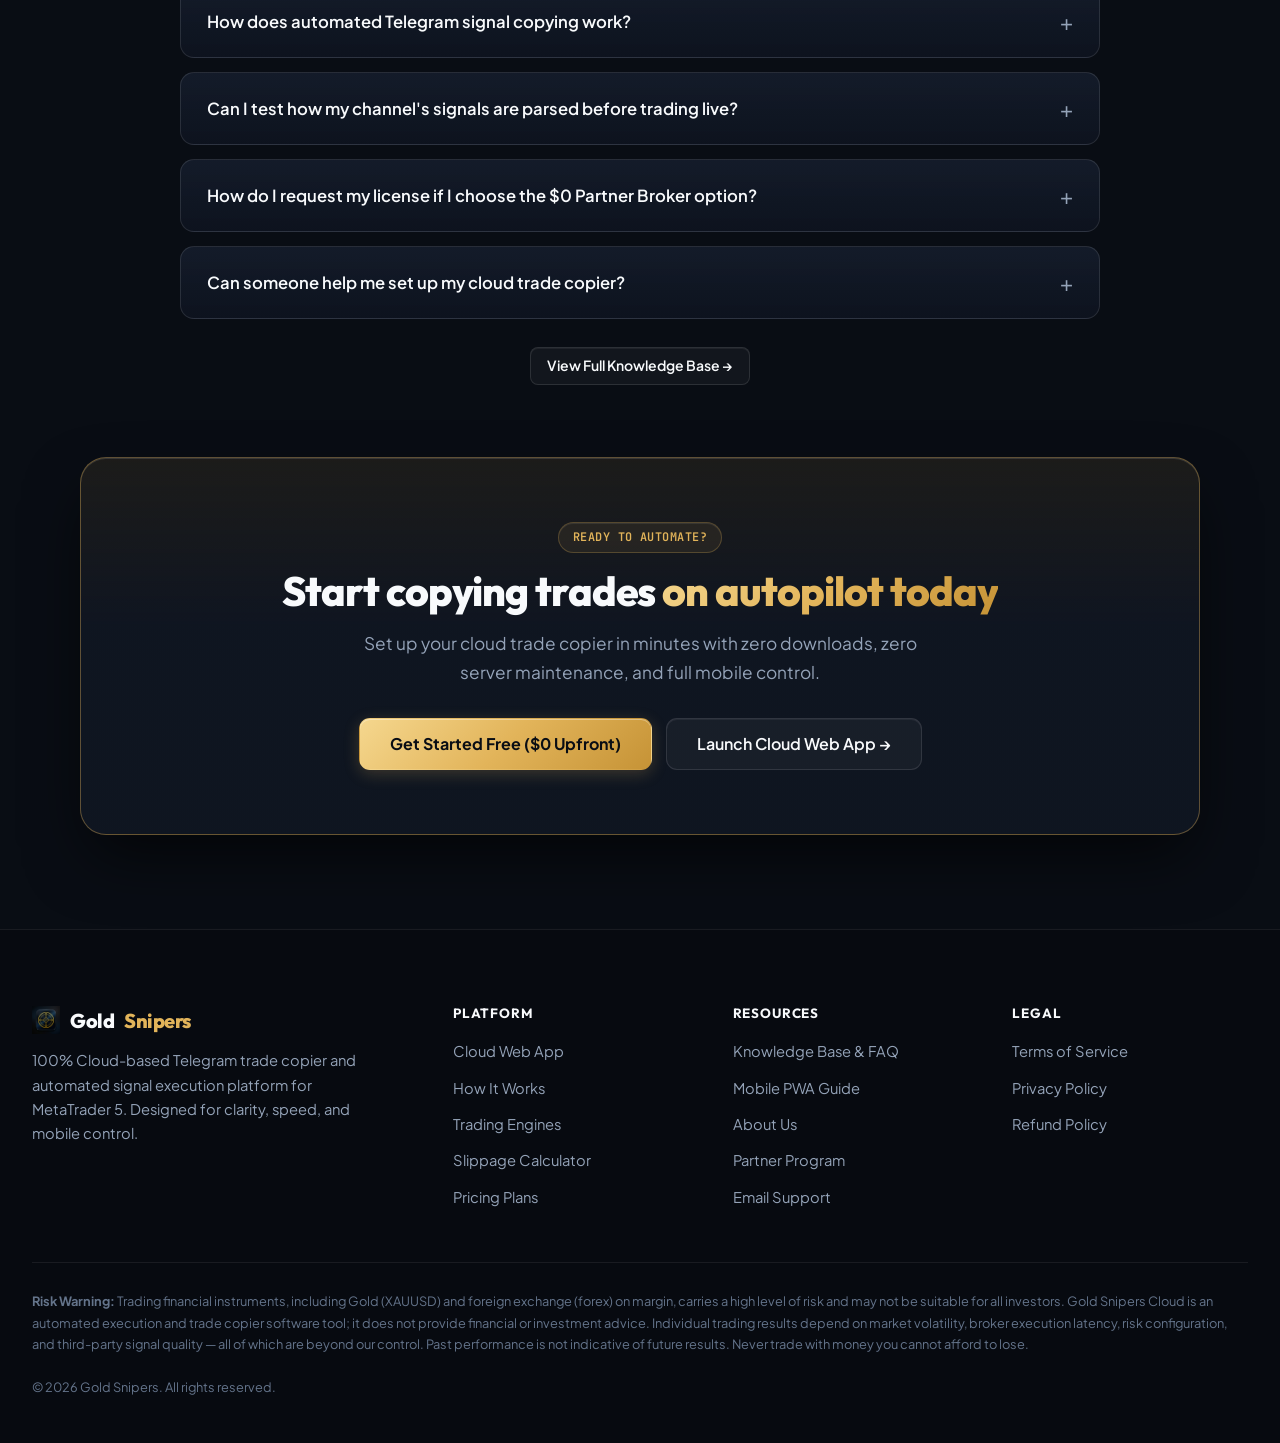
==== commit 69053511: "Match IC Markets card footer sub-note to TradeQuo and Uniglobe" ====
--- a/index.html
+++ b/index.html
@@ -765,7 +765,8 @@
                                 title="US residents can register, fund, and trade XAUUSD on Uniglobe Markets">
                                 <svg class="us-flag-icon" viewBox="0 0 21 15" width="15" height="11" aria-hidden="true">
                                     <rect width="21" height="15" rx="2" fill="#B22234" />
-                                    <path d="M0 2.3h21M0 4.6h21M0 6.9h21M0 9.2h21M0 11.5h21M0 13.8h21" stroke="#FFFFFF" stroke-width="1.15" />
+                                    <path d="M0 2.3h21M0 4.6h21M0 6.9h21M0 9.2h21M0 11.5h21M0 13.8h21" stroke="#FFFFFF"
+                                        stroke-width="1.15" />
                                     <rect width="9" height="8" rx="1" fill="#3C3B6E" />
                                 </svg>
                                 <span>US Customers Welcome · Trade XAUUSD</span>
@@ -846,8 +847,10 @@
                                 <span>Open IC Markets Account</span>
                                 <span class="btn-arrow">&rarr;</span>
                             </a>
-                            <p class="plan-sub-note">Attribution applies at registration. Existing IC clients must open
-                                a new sub-account under our IB.</p>
+                            <p class="plan-sub-note">Once funded, launch <a href="https://cloud.goldsnipersbot.com"
+                                    target="_blank" rel="noopener noreferrer"
+                                    style="color: var(--accent-green); text-decoration: underline;">Gold Snipers
+                                    Cloud</a> and click <strong>"Request License Ticket"</strong>.</p>
                         </div>
                     </div>
                 </div>
